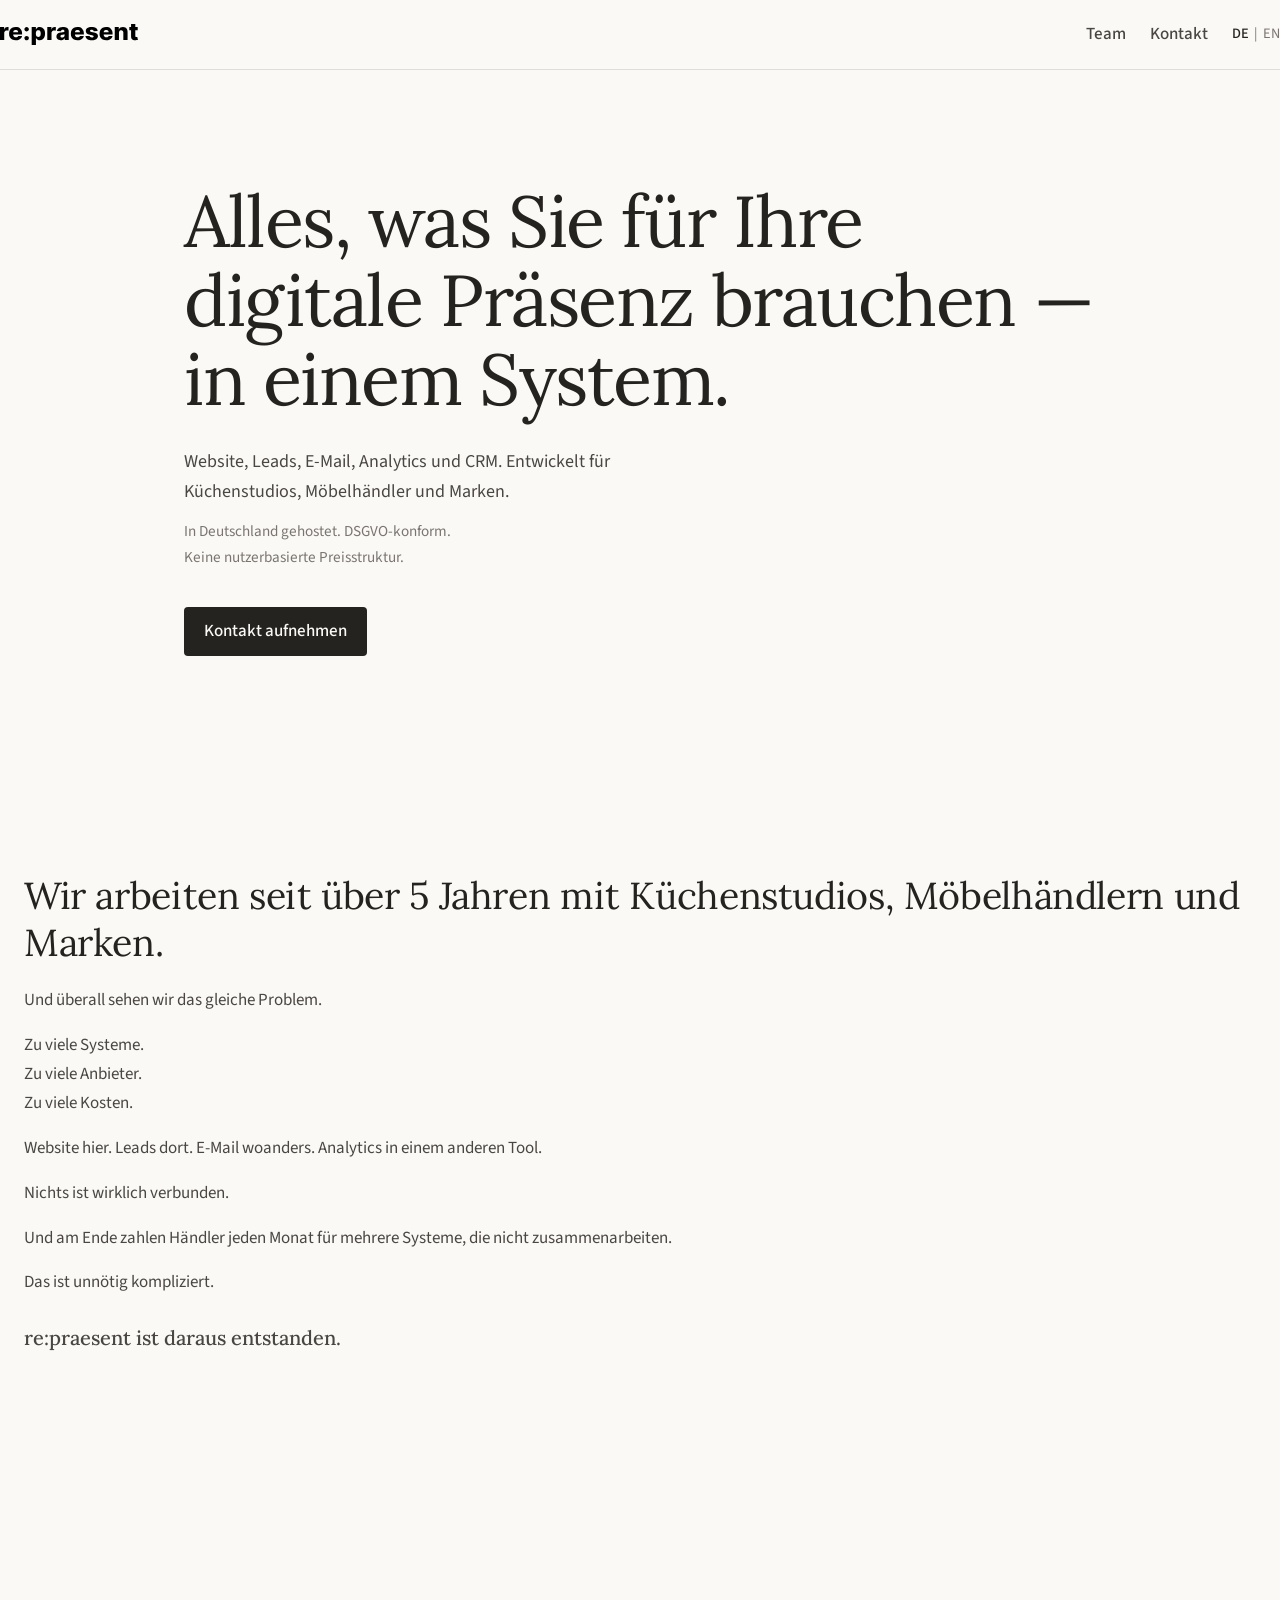
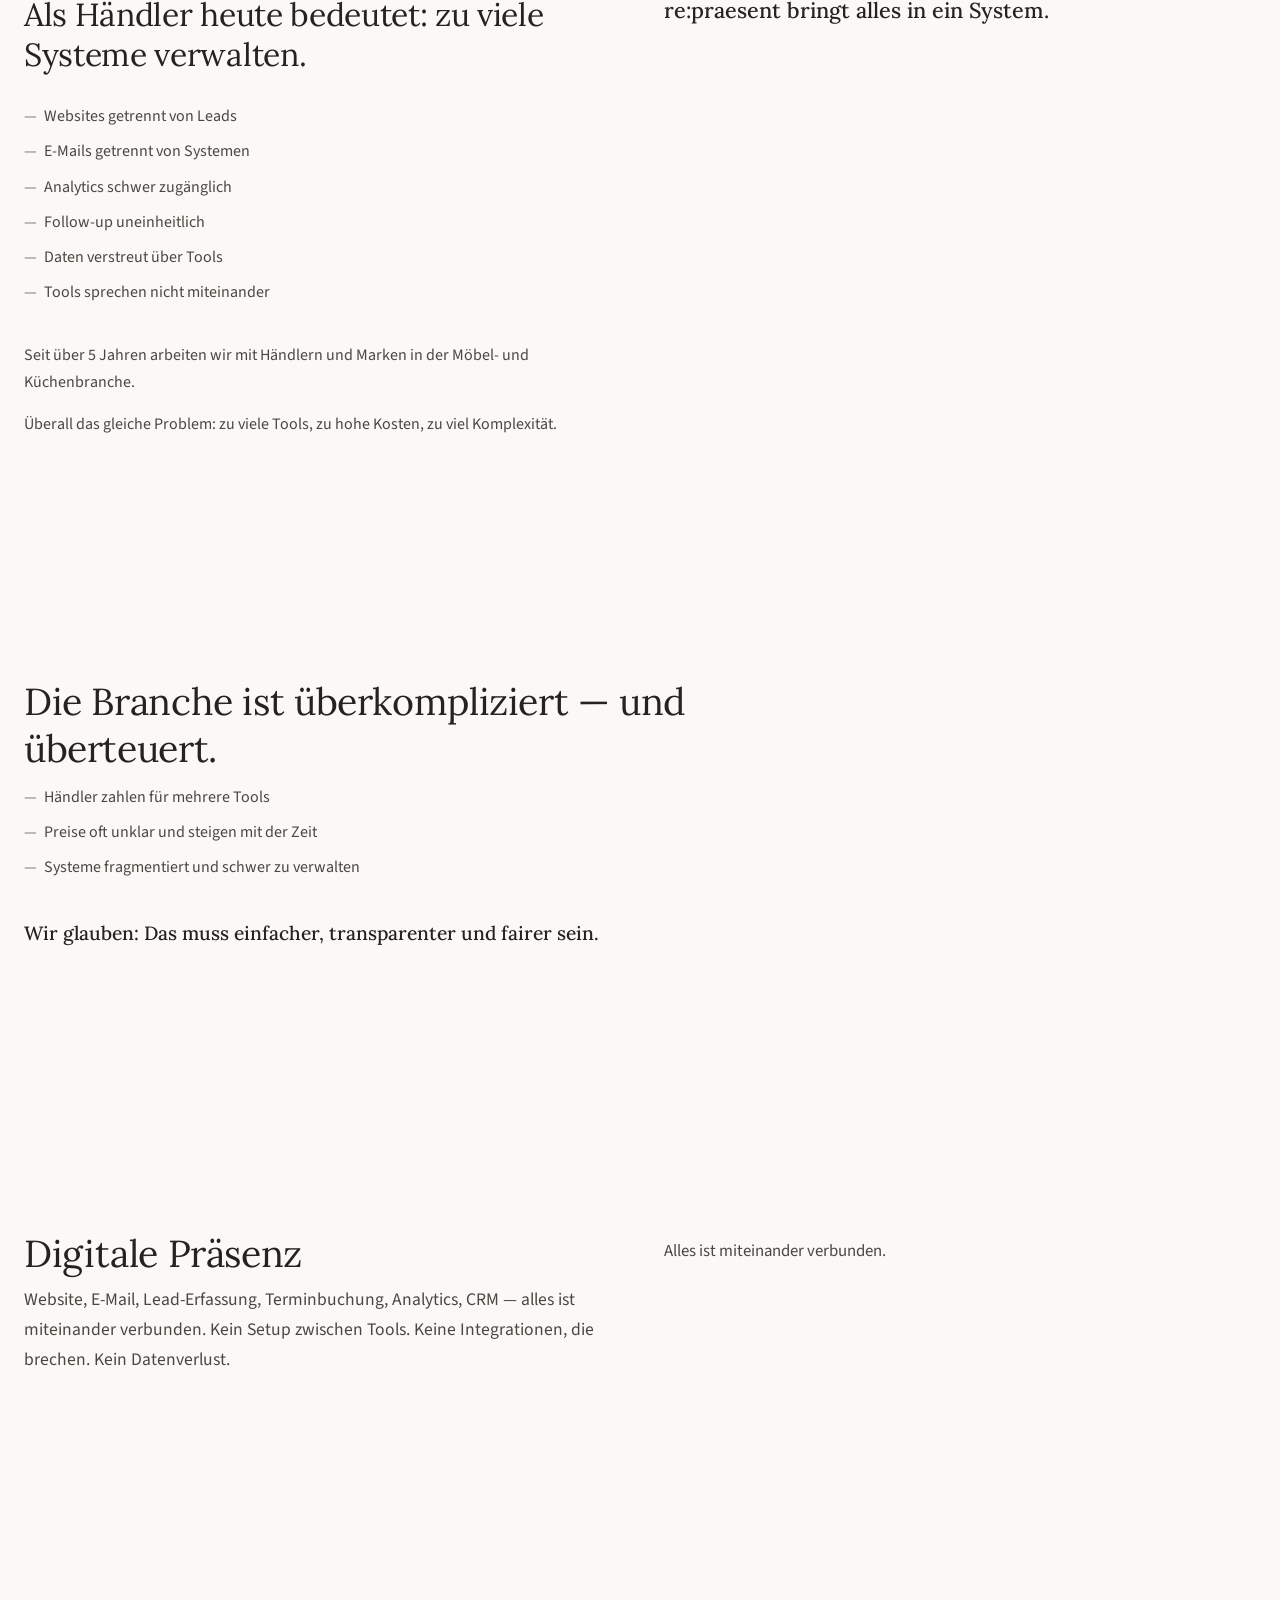
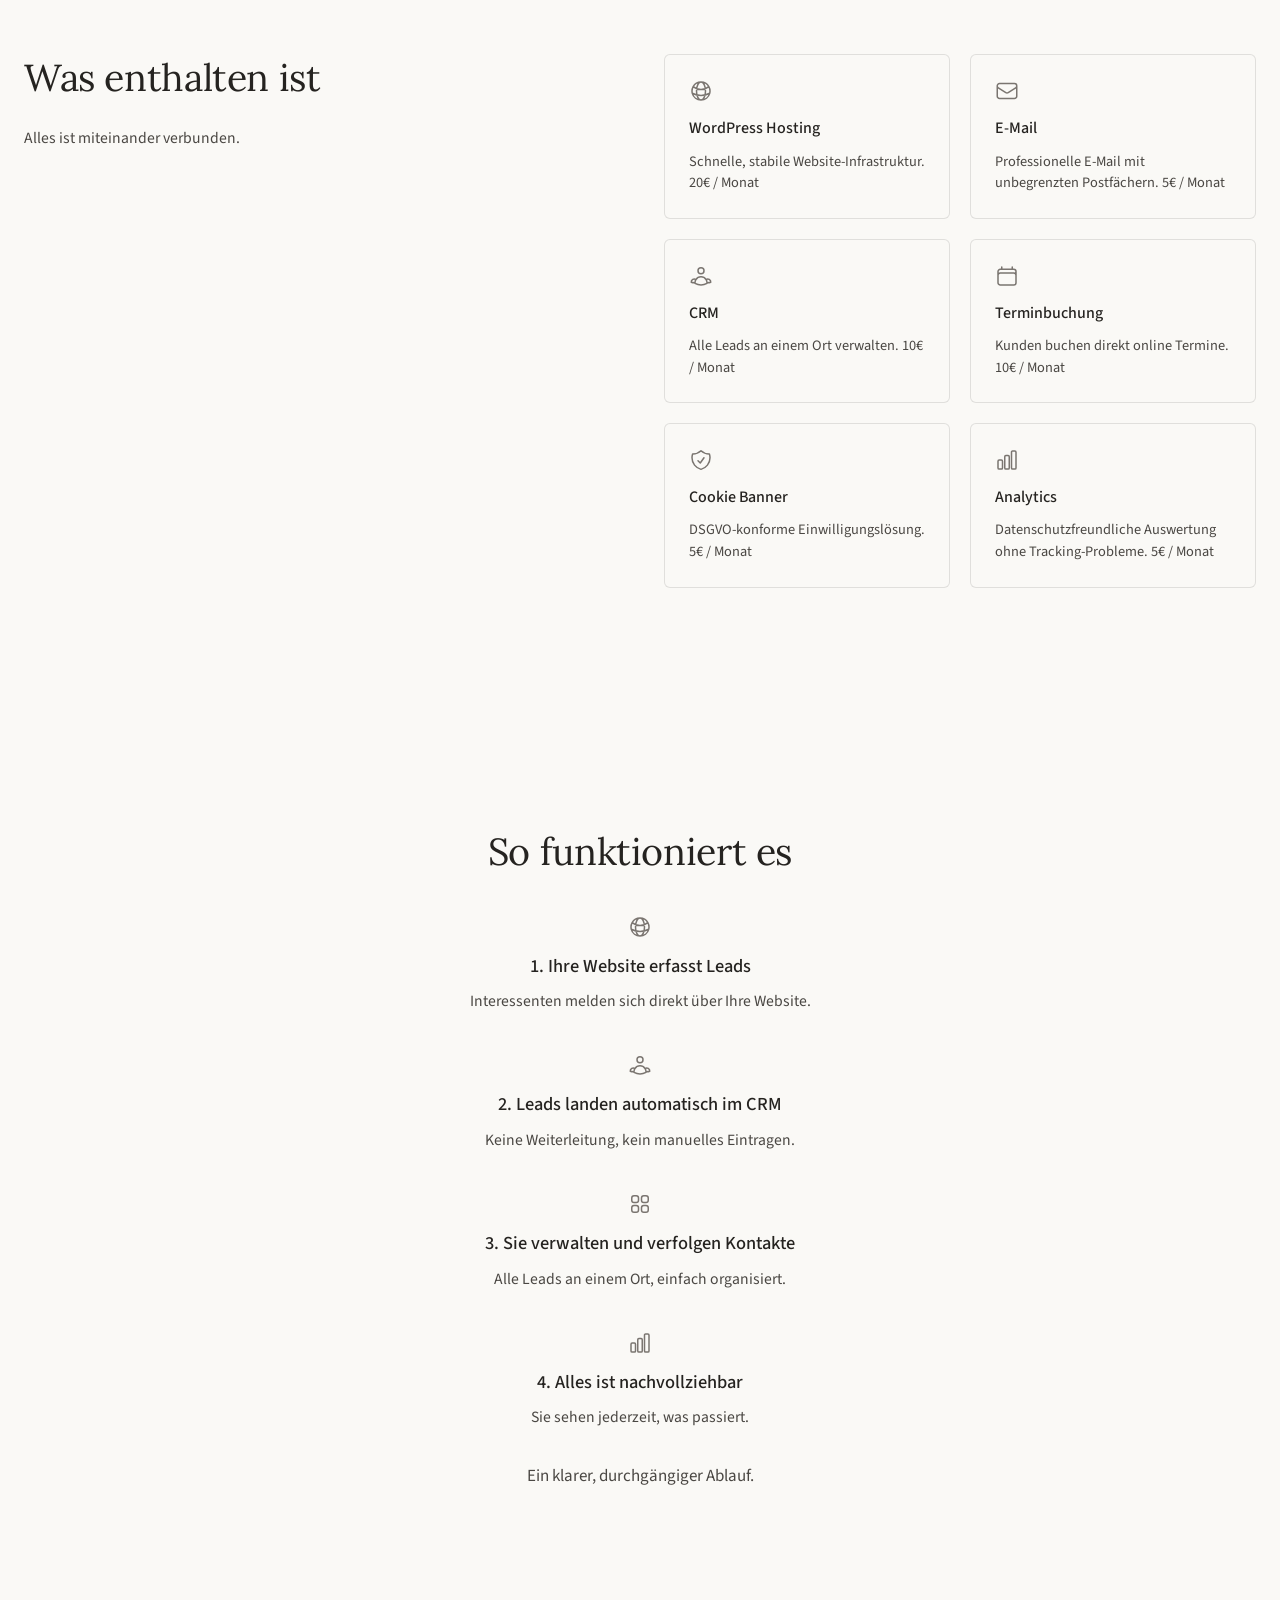
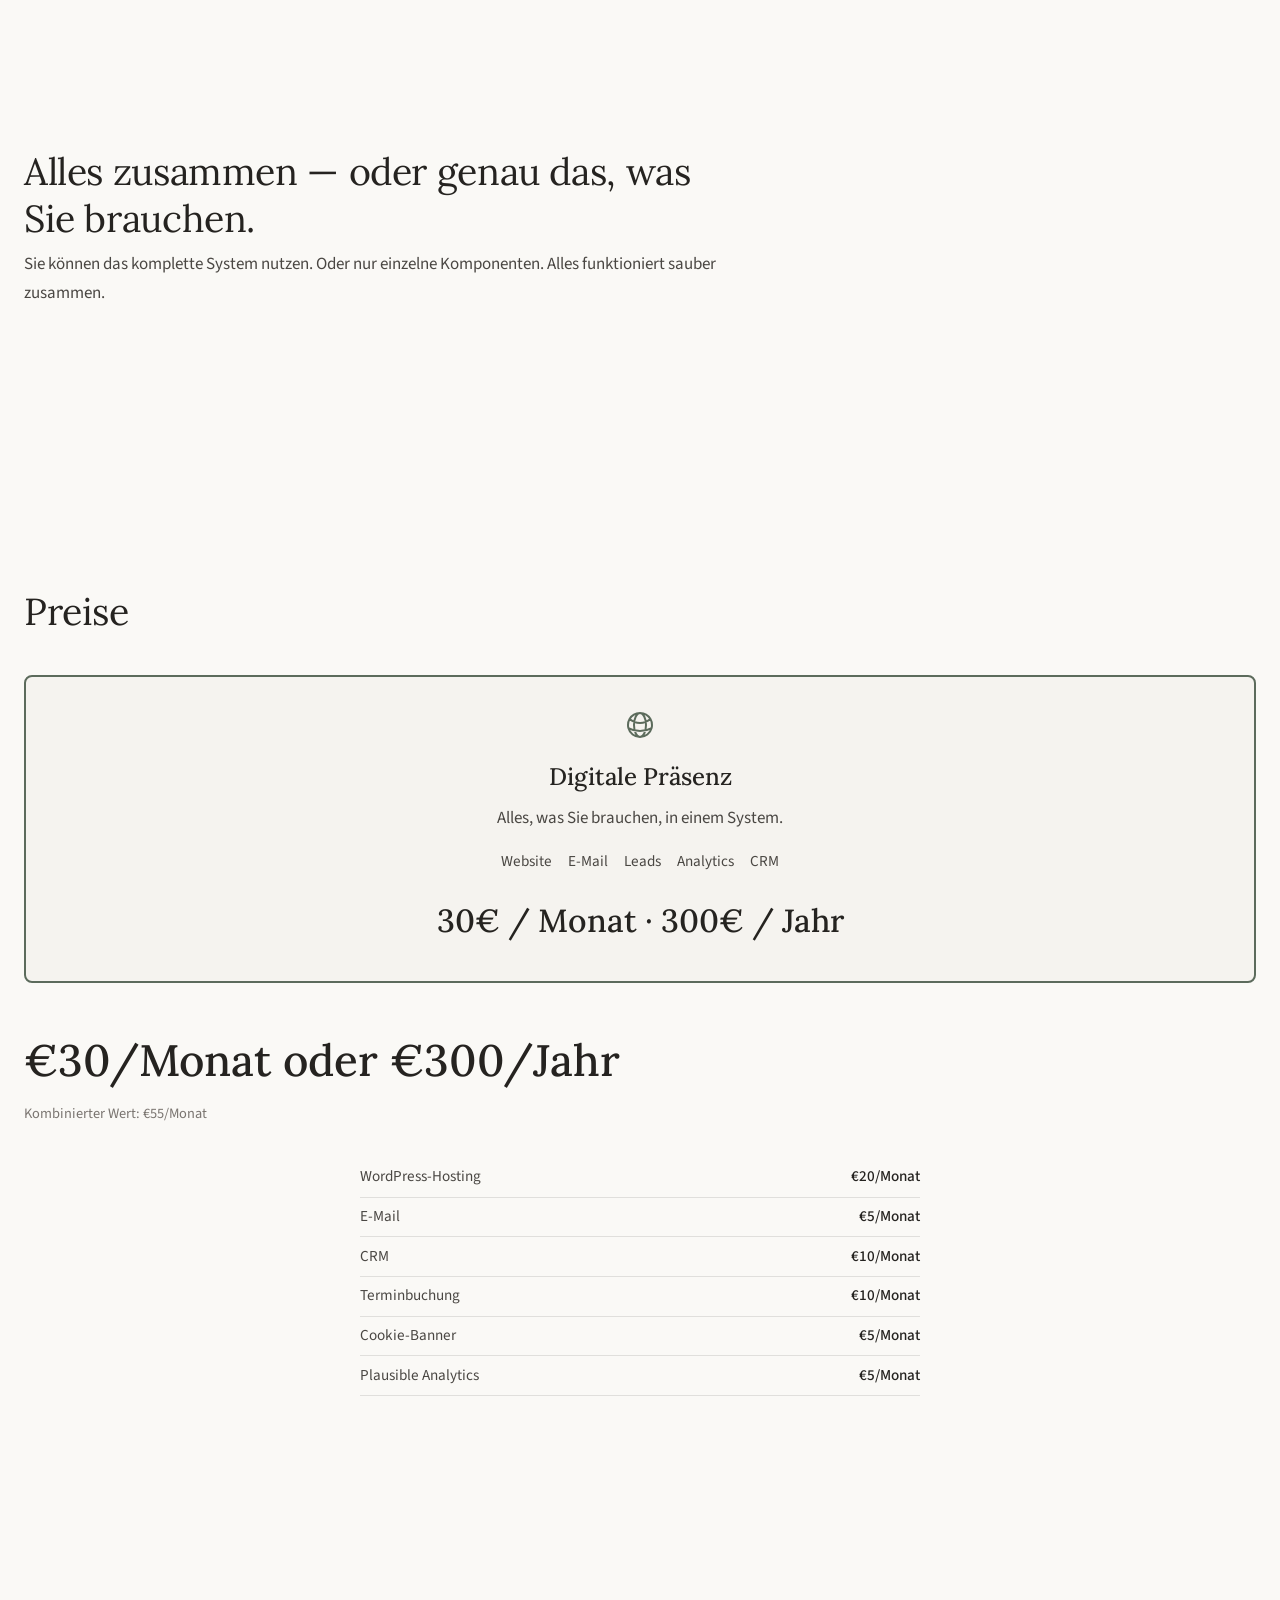
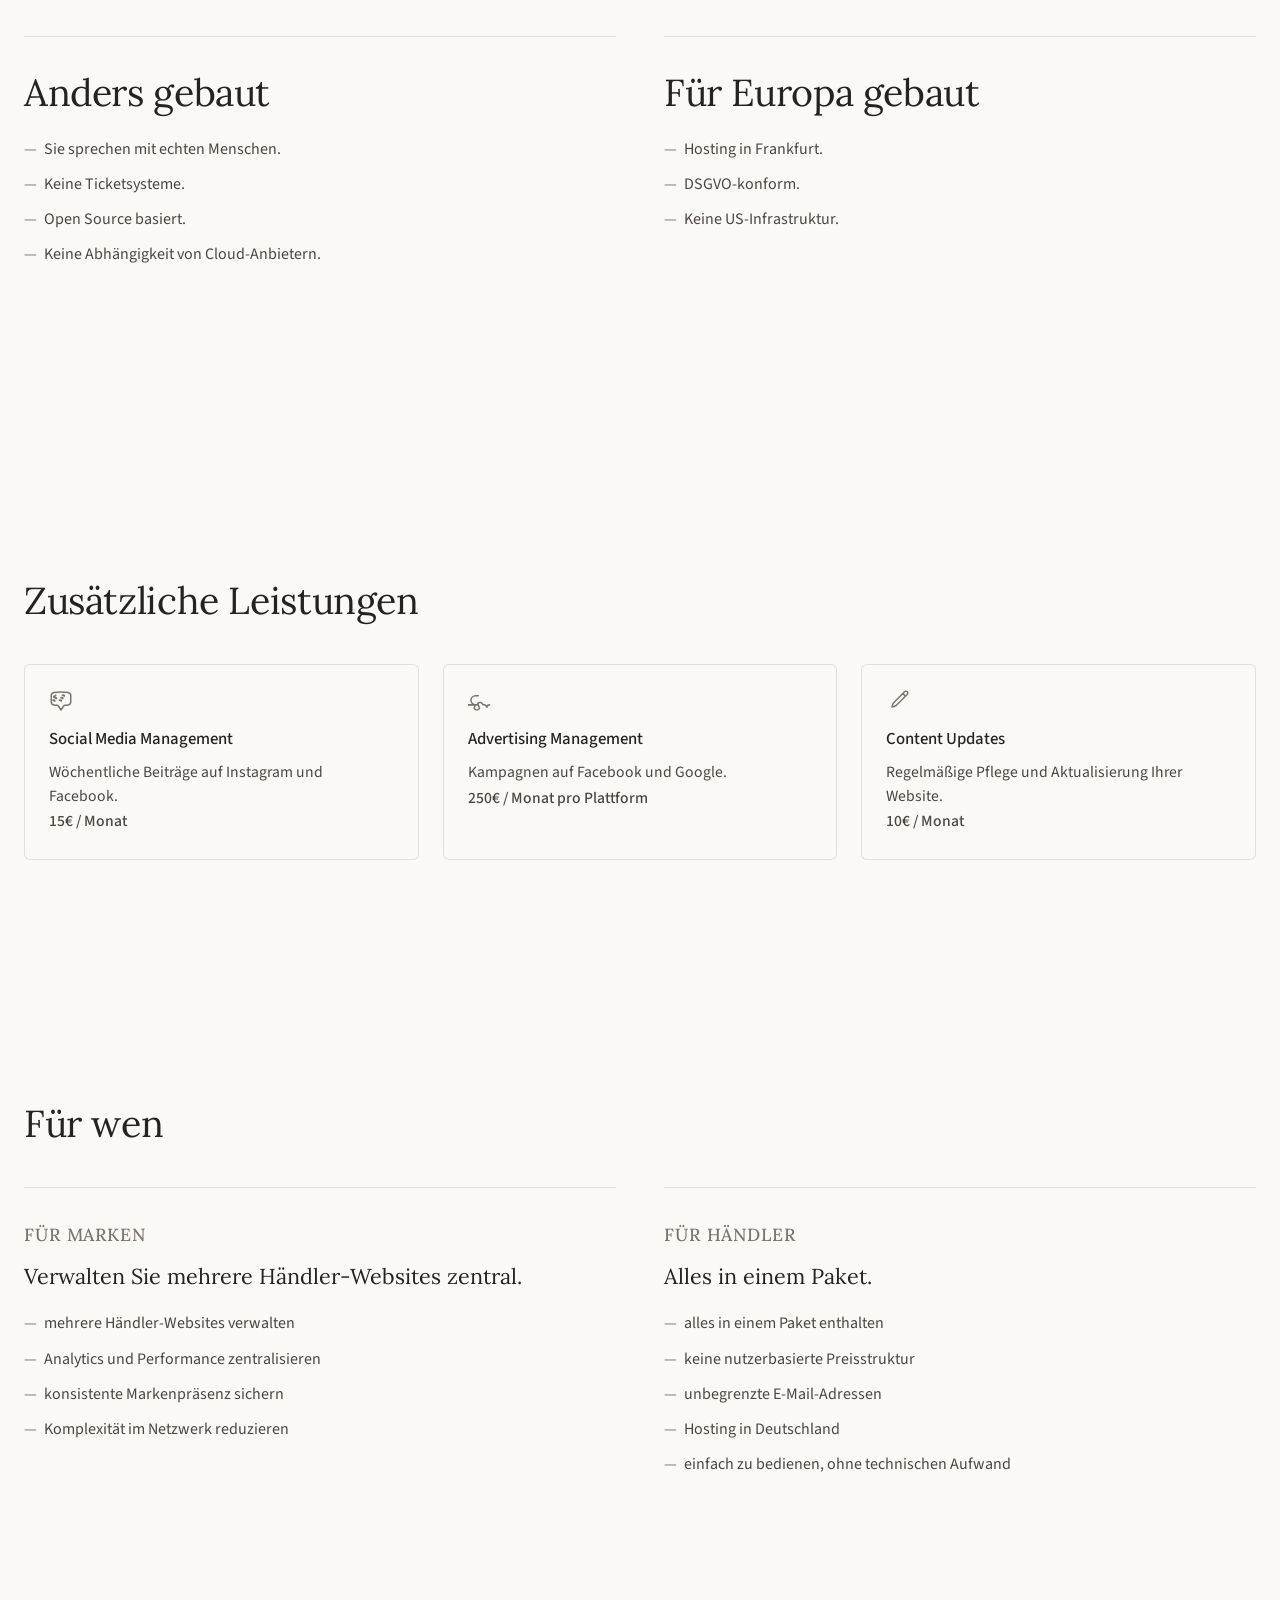
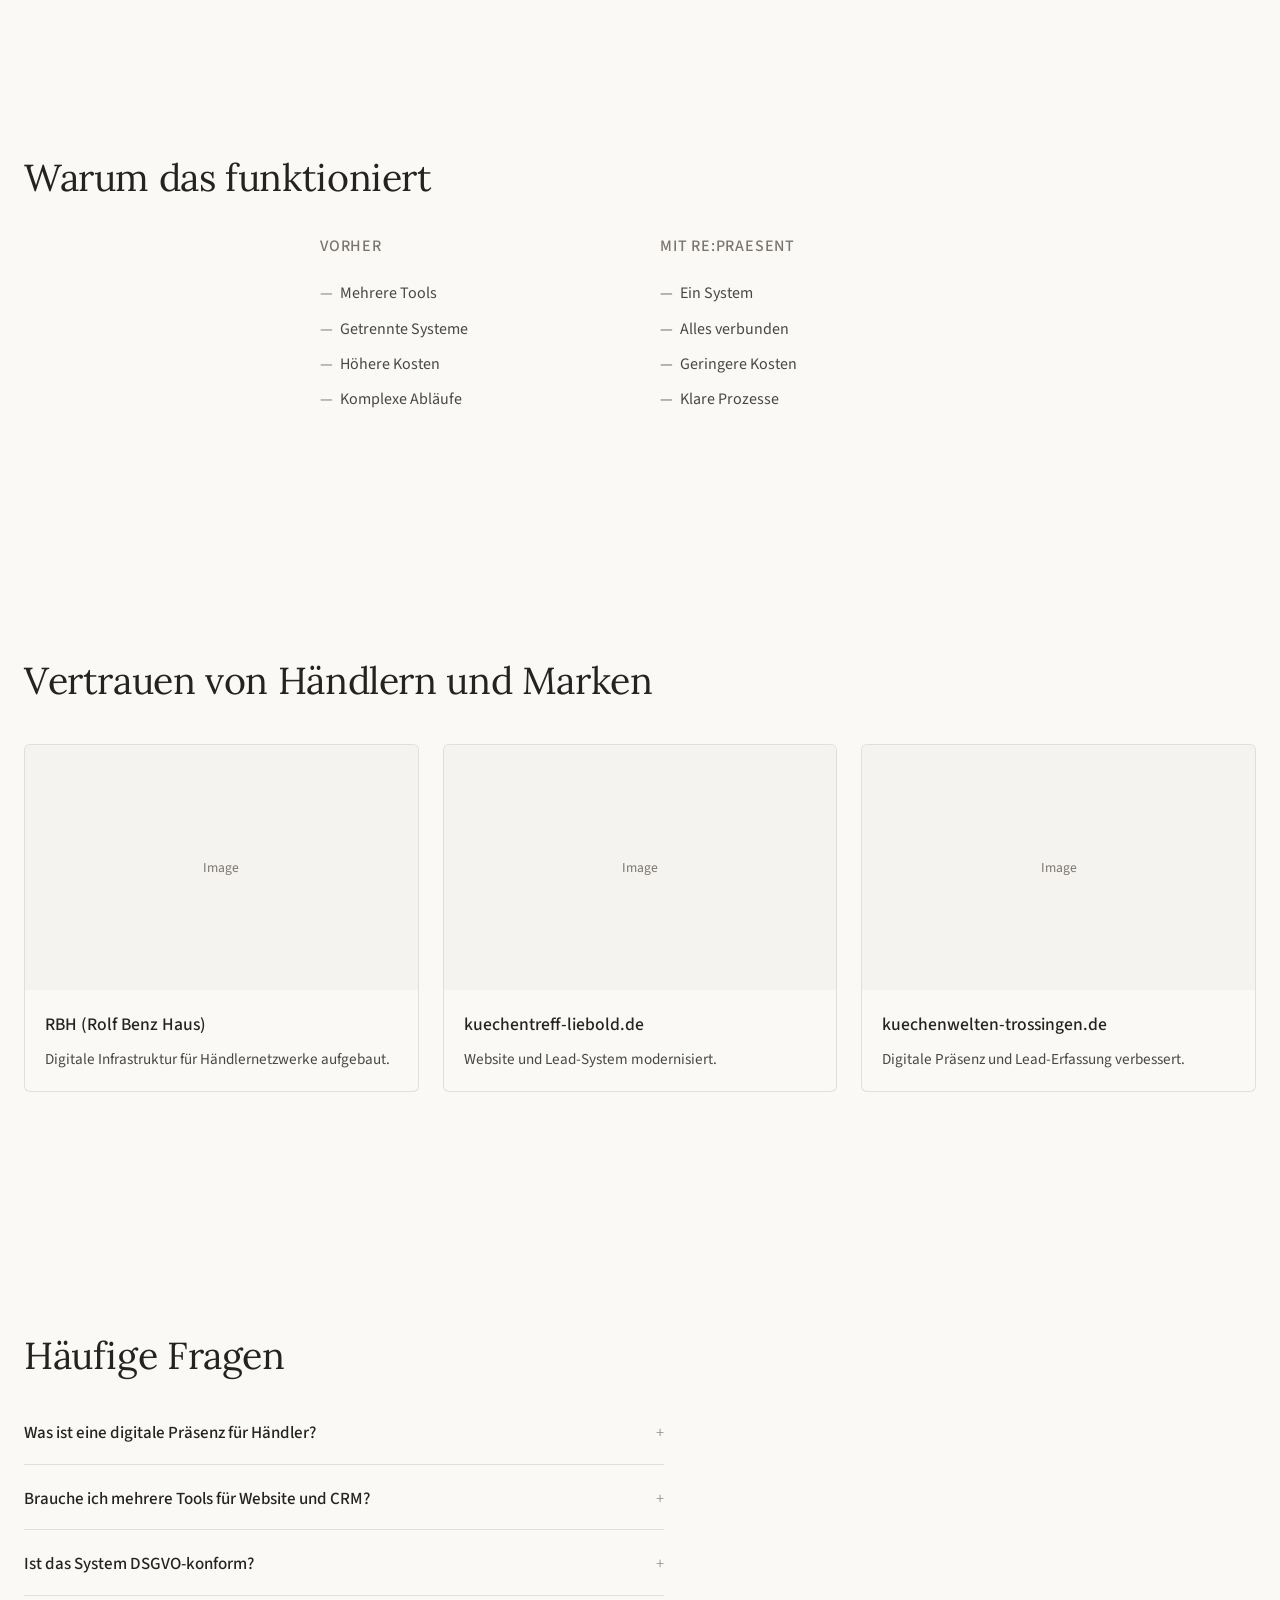
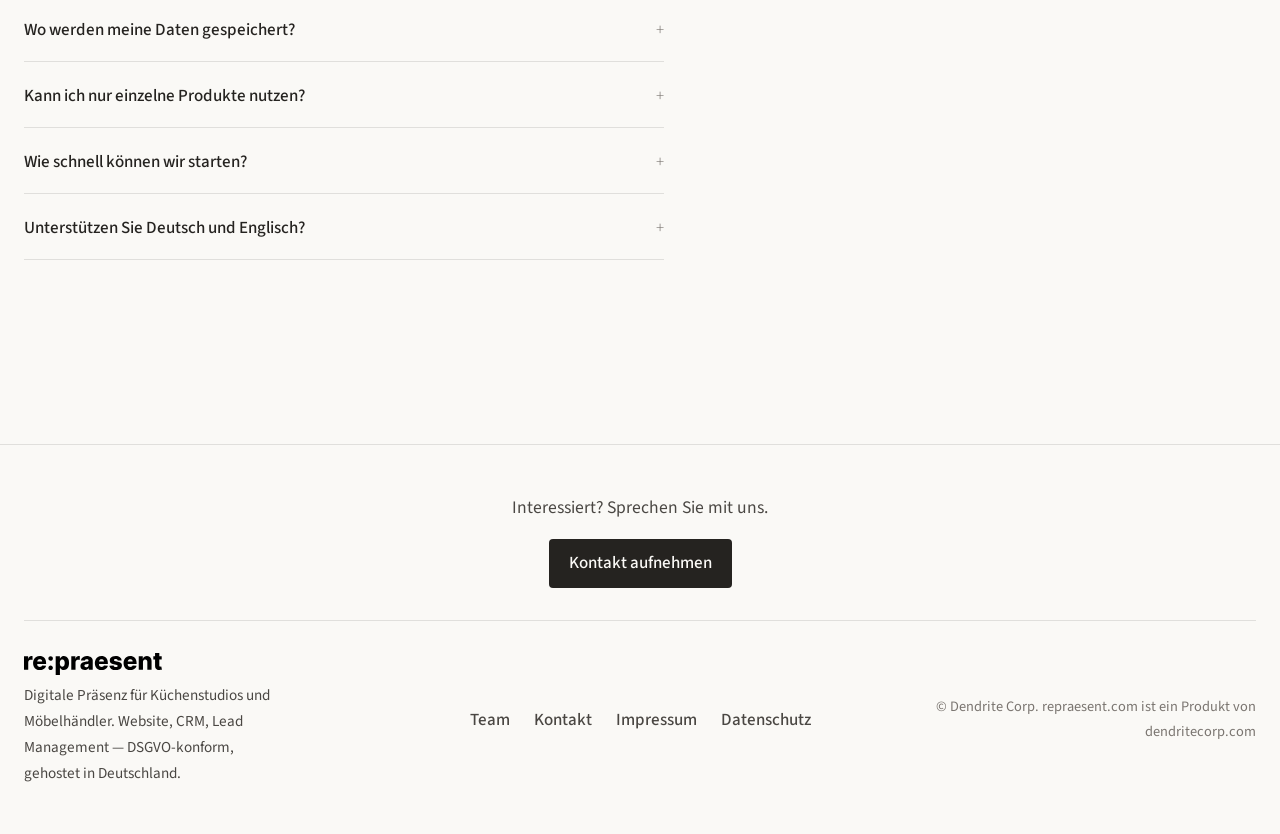
==== index.html @ 6dd9536b "v0.2.6" ====
<!DOCTYPE html>
<html lang="de">
<head>
  <meta charset="utf-8" />
  <meta name="viewport" content="width=device-width, initial-scale=1" />
  <title>re:praesent — Digitale Präsenz für Küchenstudios & Möbelhändler | Website, CRM, Lead Management</title>
  <meta name="description" content="Alles für Ihre digitale Präsenz: Website für Möbelhändler, CRM für Einzelhandel, Lead Management für Küchenstudios. DSGVO-konform, gehostet in Deutschland. €30/Monat." />

  <link rel="alternate" hreflang="de" href="https://repraesent.com/" />
  <link rel="alternate" hreflang="en" href="https://repraesent.com/en/" />
  <link rel="canonical" href="https://repraesent.com/" />

  <meta property="og:type" content="website" />
  <meta property="og:url" content="https://repraesent.com/" />
  <meta property="og:title" content="re:praesent — Digitale Präsenz für Küchenstudios & Möbelhändler" />
  <meta property="og:description" content="Website für Möbelhändler, CRM für Einzelhandel, Lead Management für Küchenstudios. DSGVO-konform, gehostet in Deutschland. €30/Monat." />
  <meta property="og:locale" content="de_DE" />

  <link rel="icon" type="image/svg+xml" href="/assets/favicon/favicon.svg" />
  <link rel="stylesheet" href="css/styles.css" />
  <link rel="preconnect" href="https://fonts.googleapis.com" />
  <link rel="preconnect" href="https://fonts.gstatic.com" crossorigin />
  <link href="https://fonts.googleapis.com/css2?family=Lora:ital,wght@0,400;0,500;0,600;1,400&family=Source+Sans+3:ital,wght@0,400;0,500;0,600;1,400&display=swap" rel="stylesheet" />

  <script defer data-domain="repraesent.com" src="https://plausible0.gagadomains.com/js/script.file-downloads.hash.outbound-links.pageview-props.tagged-events.js"></script>
  <script>window.plausible = window.plausible || function() { (window.plausible.q = window.plausible.q || []).push(arguments) }</script>
</head>
<body data-page="home">
  <header class="site-header" id="top">
    <div class="container site-header-inner">
      <a class="brand" href="/" aria-label="re:praesent Startseite">
        <img class="brand-logo" src="assets/logo/re_praesent-mark-brand-hor.svg" alt="re:praesent" decoding="async" />
      </a>
      <nav class="site-nav" id="site-nav" aria-label="Hauptnavigation">
        <ul class="site-nav-list">
          <li><a class="site-nav-link" href="team.html">Team</a></li>
          <li><a class="site-nav-link" href="contact.html">Kontakt</a></li>
        </ul>
        <div class="lang-switcher">
          <a href="/" aria-current="page">DE</a>
          <span aria-hidden="true">|</span>
          <a href="/en/">EN</a>
        </div>
      </nav>
      <button class="nav-toggle" type="button" aria-expanded="false" aria-controls="site-nav" aria-label="Navigation öffnen">
        <span class="nav-toggle-bar"></span>
        <span class="nav-toggle-bar"></span>
        <span class="nav-toggle-bar"></span>
      </button>
    </div>
  </header>

  <main>
    <section class="hero" id="hero">
      <div class="container hero-inner">
        <h1 class="hero-title">Alles, was Sie für Ihre digitale Präsenz brauchen — in einem System.</h1>
        <p class="hero-text">Website, Leads, E-Mail, Analytics und CRM.
Entwickelt für Küchenstudios, Möbelhändler und Marken.</p>
        <p class="hero-trust">In Deutschland gehostet. DSGVO-konform. Keine nutzerbasierte Preisstruktur.</p>
        <a class="btn" href="contact.html">Kontakt aufnehmen</a>
      </div>
    </section>

    <section class="section story-section">
      <div class="container">
        <h2 class="section-title">Wir arbeiten seit über 5 Jahren mit Küchenstudios, Möbelhändlern und Marken.</h2>
        <p>Und überall sehen wir das gleiche Problem.</p>
        <p>Zu viele Systeme.<br>Zu viele Anbieter.<br>Zu viele Kosten.</p>
        <p>Website hier. Leads dort. E-Mail woanders. Analytics in einem anderen Tool.</p>
        <p>Nichts ist wirklich verbunden.</p>
        <p>Und am Ende zahlen Händler jeden Monat für mehrere Systeme, die nicht zusammenarbeiten.</p>
        <p>Das ist unnötig kompliziert.</p>
        <p class="story-resolution">re:praesent ist daraus entstanden.</p>
      </div>
    </section>

    <section class="section section-split problem-section">
      <div class="container container-wide">
        <div class="split-content">
          <h2 class="problem-headline">Als Händler heute bedeutet: zu viele Systeme verwalten.</h2>
          <ul class="problem-list">
            <li>Websites getrennt von Leads</li>
            <li>E-Mails getrennt von Systemen</li>
            <li>Analytics schwer zugänglich</li>
            <li>Follow-up uneinheitlich</li>
            <li>Daten verstreut über Tools</li>
            <li>Tools sprechen nicht miteinander</li>
          </ul>
          <p class="problem-experience">Seit über 5 Jahren arbeiten wir mit Händlern und Marken in der Möbel- und Küchenbranche.</p>
          <p class="problem-experience">Überall das gleiche Problem: zu viele Tools, zu hohe Kosten, zu viel Komplexität.</p>
        </div>
        <div class="split-content">
          <p class="problem-resolution">re:praesent bringt alles in ein System.</p>
        </div>
      </div>
    </section>

    <section class="section positioning-section">
      <div class="container">
        <div class="section-header">
          <h2 class="section-title">Die Branche ist überkompliziert — und überteuert.</h2>
          <ul class="problem-list">
            <li>Händler zahlen für mehrere Tools</li>
            <li>Preise oft unklar und steigen mit der Zeit</li>
            <li>Systeme fragmentiert und schwer zu verwalten</li>
          </ul>
          <p class="positioning-statement">Wir glauben: Das muss einfacher, transparenter und fairer sein.</p>
        </div>
      </div>
    </section>

    <section class="section section-split product-intro">
      <div class="container">
        <div class="split-content">
          <div class="section-header">
            <h2 class="section-title">Digitale Präsenz</h2>
            <p class="section-description">Website, E-Mail, Lead-Erfassung, Terminbuchung, Analytics, CRM — alles ist miteinander verbunden. Kein Setup zwischen Tools. Keine Integrationen, die brechen. Kein Datenverlust.</p>
          </div>
        </div>
        <div class="split-content">
          <p class="key-point">Alles ist miteinander verbunden.</p>
        </div>
      </div>
    </section>

    <section class="section section-split">
      <div class="container">
        <div class="split-content">
          <div class="section-header">
            <h2 class="section-title">Was enthalten ist</h2>
            <p class="included-note">Alles ist miteinander verbunden.</p>
          </div>
        </div>
        <div class="split-content">
          <div class="product-cards">
            <div class="product-card card">
              <span class="product-card-icon" aria-hidden="true"><svg xmlns="http://www.w3.org/2000/svg" fill="none" viewBox="0 0 24 24" stroke-width="1.5" stroke="currentColor" width="24" height="24"><path stroke-linecap="round" stroke-linejoin="round" d="M12 21a9.004 9.004 0 0 0 8.716-6.747M12 21a9.004 9.004 0 0 1-8.716-6.747M12 21c2.485 0 4.5-4.03 4.5-9S14.485 3 12 3m0 18c-2.485 0-4.5-4.03-4.5-9S9.515 3 12 3m0 0a8.997 8.997 0 0 1 7.843 4.582M12 3a8.997 8.997 0 0 0-7.843 4.582m15.686 0A11.953 11.953 0 0 1 12 10.5c-2.998 0-5.74-1.1-7.843-2.918m15.686 0A8.959 8.959 0 0 1 21 12c0 .778-.099 1.533-.284 2.253m0 0A17.919 17.919 0 0 1 12 16.5c-3.162 0-6.133-.815-8.716-2.247m0 0A9.015 9.015 0 0 1 3 12c0-1.605.42-3.113 1.157-4.418" /></svg></span>
              <h3 class="product-card-name">WordPress Hosting</h3>
              <p class="product-card-desc">Schnelle, stabile Website-Infrastruktur. 20€ / Monat</p>
            </div>
            <div class="product-card card">
              <span class="product-card-icon" aria-hidden="true"><svg xmlns="http://www.w3.org/2000/svg" fill="none" viewBox="0 0 24 24" stroke-width="1.5" stroke="currentColor" width="24" height="24"><path stroke-linecap="round" stroke-linejoin="round" d="M21.75 6.75v10.5a2.25 2.25 0 0 1-2.25 2.25h-15a2.25 2.25 0 0 1-2.25-2.25V6.75m19.5 0A2.25 2.25 0 0 0 19.5 4.5h-15a2.25 2.25 0 0 0-2.25 2.25m19.5 0v.243a2.25 2.25 0 0 1-1.07 1.916l-7.5 4.615a2.25 2.25 0 0 1-2.36 0L3.32 8.91a2.25 2.25 0 0 1-1.07-1.916V6.75" /></svg></span>
              <h3 class="product-card-name">E-Mail</h3>
              <p class="product-card-desc">Professionelle E-Mail mit unbegrenzten Postfächern. 5€ / Monat</p>
            </div>
            <div class="product-card card">
              <span class="product-card-icon" aria-hidden="true"><svg xmlns="http://www.w3.org/2000/svg" fill="none" viewBox="0 0 24 24" stroke-width="1.5" stroke="currentColor" width="24" height="24"><path stroke-linecap="round" stroke-linejoin="round" d="M18 18.72a9.094 9.094 0 0 0 3.741-.479 3 3 0 0 0-4.682-2.72m.94 3.198.001.031c0 .225-.012.447-.037.666A11.944 11.944 0 0 1 12 21c-2.17 0-4.207-.576-5.963-1.584A6.062 6.062 0 0 1 6 18.719m12 0a5.971 5.971 0 0 0-.941-3.197m0 0A5.995 5.995 0 0 0 12 12.75a5.995 5.995 0 0 0-5.058 2.772m0 0a3 3 0 0 0-4.681 2.72 8.986 8.986 0 0 0 3.74.477m.94-3.197a5.971 5.971 0 0 0-.94 3.197M15 6.75a3 3 0 1 1-6 0 3 3 0 0 1 6 0Z" /></svg></span>
              <h3 class="product-card-name">CRM</h3>
              <p class="product-card-desc">Alle Leads an einem Ort verwalten. 10€ / Monat</p>
            </div>
            <div class="product-card card">
              <span class="product-card-icon" aria-hidden="true"><svg xmlns="http://www.w3.org/2000/svg" fill="none" viewBox="0 0 24 24" stroke-width="1.5" stroke="currentColor" width="24" height="24"><path stroke-linecap="round" stroke-linejoin="round" d="M6.75 3v2.25M17.25 3v2.25M3 18.75V7.5a2.25 2.25 0 0 1 2.25-2.25h13.5A2.25 2.25 0 0 1 21 7.5v11.25m-18 0A2.25 2.25 0 0 0 5.25 21h13.5A2.25 2.25 0 0 0 21 18.75m-18 0v-7.5A2.25 2.25 0 0 1 5.25 9h13.5A2.25 2.25 0 0 1 21 11.25v7.5" /></svg></span>
              <h3 class="product-card-name">Terminbuchung</h3>
              <p class="product-card-desc">Kunden buchen direkt online Termine. 10€ / Monat</p>
            </div>
            <div class="product-card card">
              <span class="product-card-icon" aria-hidden="true"><svg xmlns="http://www.w3.org/2000/svg" fill="none" viewBox="0 0 24 24" stroke-width="1.5" stroke="currentColor" width="24" height="24"><path stroke-linecap="round" stroke-linejoin="round" d="M9 12.75 11.25 15 15 9.75m-3-7.036A11.959 11.959 0 0 1 3.598 6 11.99 11.99 0 0 0 3 9.749c0 5.592 3.824 10.29 9 11.623 5.176-1.332 9-6.03 9-11.622 0-1.31-.21-2.571-.598-3.751h-.152c-3.196 0-6.1-1.248-8.25-3.285Z" /></svg></span>
              <h3 class="product-card-name">Cookie Banner</h3>
              <p class="product-card-desc">DSGVO-konforme Einwilligungslösung. 5€ / Monat</p>
            </div>
            <div class="product-card card">
              <span class="product-card-icon" aria-hidden="true"><svg xmlns="http://www.w3.org/2000/svg" fill="none" viewBox="0 0 24 24" stroke-width="1.5" stroke="currentColor" width="24" height="24"><path stroke-linecap="round" stroke-linejoin="round" d="M3 13.125C3 12.504 3.504 12 4.125 12h2.25c.621 0 1.125.504 1.125 1.125v6.75C7.5 20.496 6.996 21 6.375 21h-2.25A1.125 1.125 0 0 1 3 19.875v-6.75ZM9.75 8.625c0-.621.504-1.125 1.125-1.125h2.25c.621 0 1.125.504 1.125 1.125v11.25c0 .621-.504 1.125-1.125 1.125h-2.25a1.125 1.125 0 0 1-1.125-1.125V8.625ZM16.5 4.125c0-.621.504-1.125 1.125-1.125h2.25C20.496 3 21 3.504 21 4.125v15.75c0 .621-.504 1.125-1.125 1.125h-2.25a1.125 1.125 0 0 1-1.125-1.125V4.125Z" /></svg></span>
              <h3 class="product-card-name">Analytics</h3>
              <p class="product-card-desc">Datenschutzfreundliche Auswertung ohne Tracking-Probleme. 5€ / Monat</p>
            </div>
          </div>
        </div>
      </div>
    </section>

    <section class="section">
      <div class="container">
        <div class="section-header" style="text-align: center; margin-left: auto; margin-right: auto;">
          <h2 class="section-title">So funktioniert es</h2>
        </div>
        <div class="flow-steps-vertical">
          <div class="flow-step-vertical-item">
            <span class="flow-step-icon" aria-hidden="true"><svg xmlns="http://www.w3.org/2000/svg" fill="none" viewBox="0 0 24 24" stroke-width="1.5" stroke="currentColor" width="24" height="24"><path stroke-linecap="round" stroke-linejoin="round" d="M12 21a9.004 9.004 0 0 0 8.716-6.747M12 21a9.004 9.004 0 0 1-8.716-6.747M12 21c2.485 0 4.5-4.03 4.5-9S14.485 3 12 3m0 18c-2.485 0-4.5-4.03-4.5-9S9.515 3 12 3m0 0a8.997 8.997 0 0 1 7.843 4.582M12 3a8.997 8.997 0 0 0-7.843 4.582m15.686 0A11.953 11.953 0 0 1 12 10.5c-2.998 0-5.74-1.1-7.843-2.918m15.686 0A8.959 8.959 0 0 1 21 12c0 .778-.099 1.533-.284 2.253m0 0A17.919 17.919 0 0 1 12 16.5c-3.162 0-6.133-.815-8.716-2.247m0 0A9.015 9.015 0 0 1 3 12c0-1.605.42-3.113 1.157-4.418" /></svg></span>
            <h3>1. Ihre Website erfasst Leads</h3>
            <p>Interessenten melden sich direkt über Ihre Website.</p>
          </div>
          <div class="flow-step-vertical-item">
            <span class="flow-step-icon" aria-hidden="true"><svg xmlns="http://www.w3.org/2000/svg" fill="none" viewBox="0 0 24 24" stroke-width="1.5" stroke="currentColor" width="24" height="24"><path stroke-linecap="round" stroke-linejoin="round" d="M18 18.72a9.094 9.094 0 0 0 3.741-.479 3 3 0 0 0-4.682-2.72m.94 3.198.001.031c0 .225-.012.447-.037.666A11.944 11.944 0 0 1 12 21c-2.17 0-4.207-.576-5.963-1.584A6.062 6.062 0 0 1 6 18.719m12 0a5.971 5.971 0 0 0-.941-3.197m0 0A5.995 5.995 0 0 0 12 12.75a5.995 5.995 0 0 0-5.058 2.772m0 0a3 3 0 0 0-4.681 2.72 8.986 8.986 0 0 0 3.74.477m.94-3.197a5.971 5.971 0 0 0-.94 3.197M15 6.75a3 3 0 1 1-6 0 3 3 0 0 1 6 0Z" /></svg></span>
            <h3>2. Leads landen automatisch im CRM</h3>
            <p>Keine Weiterleitung, kein manuelles Eintragen.</p>
          </div>
          <div class="flow-step-vertical-item">
            <span class="flow-step-icon" aria-hidden="true"><svg xmlns="http://www.w3.org/2000/svg" fill="none" viewBox="0 0 24 24" stroke-width="1.5" stroke="currentColor" width="24" height="24"><path stroke-linecap="round" stroke-linejoin="round" d="M3.75 6A2.25 2.25 0 0 1 6 3.75h2.25A2.25 2.25 0 0 1 10.5 6v2.25a2.25 2.25 0 0 1-2.25 2.25H6a2.25 2.25 0 0 1-2.25-2.25V6ZM3.75 15.75A2.25 2.25 0 0 1 6 13.5h2.25a2.25 2.25 0 0 1 2.25 2.25V18a2.25 2.25 0 0 1-2.25 2.25H6A2.25 2.25 0 0 1 3.75 18v-2.25ZM13.5 6a2.25 2.25 0 0 1 2.25-2.25H18A2.25 2.25 0 0 1 20.25 6v2.25A2.25 2.25 0 0 1 18 10.5h-2.25a2.25 2.25 0 0 1-2.25-2.25V6ZM13.5 15.75a2.25 2.25 0 0 1 2.25-2.25H18a2.25 2.25 0 0 1 2.25 2.25V18a2.25 2.25 0 0 1-2.25 2.25h-2.25a2.25 2.25 0 0 1-2.25-2.25v-2.25Z" /></svg></span>
            <h3>3. Sie verwalten und verfolgen Kontakte</h3>
            <p>Alle Leads an einem Ort, einfach organisiert.</p>
          </div>
          <div class="flow-step-vertical-item">
            <span class="flow-step-icon" aria-hidden="true"><svg xmlns="http://www.w3.org/2000/svg" fill="none" viewBox="0 0 24 24" stroke-width="1.5" stroke="currentColor" width="24" height="24"><path stroke-linecap="round" stroke-linejoin="round" d="M3 13.125C3 12.504 3.504 12 4.125 12h2.25c.621 0 1.125.504 1.125 1.125v6.75C7.5 20.496 6.996 21 6.375 21h-2.25A1.125 1.125 0 0 1 3 19.875v-6.75ZM9.75 8.625c0-.621.504-1.125 1.125-1.125h2.25c.621 0 1.125.504 1.125 1.125v11.25c0 .621-.504 1.125-1.125 1.125h-2.25a1.125 1.125 0 0 1-1.125-1.125V8.625ZM16.5 4.125c0-.621.504-1.125 1.125-1.125h2.25C20.496 3 21 3.504 21 4.125v15.75c0 .621-.504 1.125-1.125 1.125h-2.25a1.125 1.125 0 0 1-1.125-1.125V4.125Z" /></svg></span>
            <h3>4. Alles ist nachvollziehbar</h3>
            <p>Sie sehen jederzeit, was passiert.</p>
          </div>
        </div>
        <p style="text-align: center; color: var(--text-secondary); margin-top: 1rem;">Ein klarer, durchgängiger Ablauf.</p>
      </div>
    </section>

    <section class="section bundle-choice-section">
      <div class="container">
        <div class="section-header">
          <h2 class="section-title">Alles zusammen — oder genau das, was Sie brauchen.</h2>
          <p class="section-description">Sie können das komplette System nutzen. Oder nur einzelne Komponenten. Alles funktioniert sauber zusammen.</p>
        </div>
      </div>
    </section>

    <section class="section" id="pricing">
      <div class="container">
        <div class="section-header">
          <h2 class="section-title">Preise</h2>
        </div>
        <div class="pricing-hero-card">
          <span class="pricing-hero-icon" aria-hidden="true"><svg xmlns="http://www.w3.org/2000/svg" fill="none" viewBox="0 0 24 24" stroke-width="1.5" stroke="currentColor" width="32" height="32"><path stroke-linecap="round" stroke-linejoin="round" d="M12 21a9.004 9.004 0 0 0 8.716-6.747M12 21a9.004 9.004 0 0 1-8.716-6.747M12 21c2.485 0 4.5-4.03 4.5-9S14.485 3 12 3m0 18c-2.485 0-4.5-4.03-4.5-9S9.515 3 12 3m0 0a8.997 8.997 0 0 1 7.843 4.582M12 3a8.997 8.997 0 0 0-7.843 4.582m15.686 0A11.953 11.953 0 0 1 12 10.5c-2.998 0-5.74-1.1-7.843-2.918m15.686 0A8.959 8.959 0 0 1 21 12c0 .778-.099 1.533-.284 2.253m0 0A17.919 17.919 0 0 1 12 16.5c-3.162 0-6.133-.815-8.716-2.247m0 0A9.015 9.015 0 0 1 3 12c0-1.605.42-3.113 1.157-4.418" /></svg></span>
          <h3 class="pricing-hero-title">Digitale Präsenz</h3>
          <p class="pricing-hero-desc">Alles, was Sie brauchen, in einem System.</p>
          <ul class="pricing-hero-features">
            <li>Website</li>
            <li>E-Mail</li>
            <li>Leads</li>
            <li>Analytics</li>
            <li>CRM</li>
          </ul>
          <p class="pricing-hero-price">30€ / Monat · 300€ / Jahr</p>
        </div>
        <div class="pricing-bundle">
          <p class="pricing-amount">€30/Monat oder €300/Jahr</p>
          <p class="pricing-bundle-note">Kombinierter Wert: €55/Monat</p>
        </div>
        <table class="pricing-table">
          <tbody>
            <tr><td>WordPress-Hosting</td><td>€20/Monat</td></tr>
            <tr><td>E-Mail</td><td>€5/Monat</td></tr>
            <tr><td>CRM</td><td>€10/Monat</td></tr>
            <tr><td>Terminbuchung</td><td>€10/Monat</td></tr>
            <tr><td>Cookie-Banner</td><td>€5/Monat</td></tr>
            <tr><td>Plausible Analytics</td><td>€5/Monat</td></tr>
          </tbody>
        </table>
      </div>
    </section>

    <section class="section built-europe-section">
      <div class="container">
        <div class="built-europe-grid">
          <div class="built-differently-block">
            <h2 class="section-title">Anders gebaut</h2>
            <ul class="problem-list">
              <li>Sie sprechen mit echten Menschen.</li>
              <li>Keine Ticketsysteme.</li>
              <li>Open Source basiert.</li>
              <li>Keine Abhängigkeit von Cloud-Anbietern.</li>
            </ul>
          </div>
          <div class="gdpr-block">
            <h2 class="section-title">Für Europa gebaut</h2>
            <ul class="problem-list">
              <li>Hosting in Frankfurt.</li>
              <li>DSGVO-konform.</li>
              <li>Keine US-Infrastruktur.</li>
            </ul>
          </div>
        </div>
      </div>
    </section>

    <section class="section">
      <div class="container">
        <div class="section-header">
          <h2 class="section-title">Zusätzliche Leistungen</h2>
        </div>
        <div class="services-grid services-cards">
          <div class="service-block card">
            <span class="service-icon" aria-hidden="true"><svg xmlns="http://www.w3.org/2000/svg" fill="none" viewBox="0 0 24 24" stroke-width="1.5" stroke="currentColor" width="24" height="24"><path stroke-linecap="round" stroke-linejoin="round" d="M6.827 6.175A2.31 2.31 0 0 1 5.186 7.23c-.38.154-.576.652-.318 1.027zm6.5 0a2.31 2.31 0 0 1 1.641-.055c.38.154.576.652.318 1.027zm-1.5 2.5a2.31 2.31 0 0 1 1.641-.055c.38.154.576.652.318 1.027zm-6.5 0a2.31 2.31 0 0 1 1.641-.055c.38.154.576.652.318 1.027zm-1.5 2.5a2.31 2.31 0 0 1 1.641-.055c.38.154.576.652.318 1.027zm6.5 0a2.31 2.31 0 0 1 1.641-.055c.38.154.576.652.318 1.027z" /><path stroke-linecap="round" stroke-linejoin="round" d="M2.25 12.76c0 1.6 1.123 2.994 2.707 3.227 1.068.157 2.148.279 3.238.364.466.037.893.281 1.153.671L12 21l2.652-3.978c.26-.39.687-.634 1.153-.67 1.09-.086 2.17-.208 3.238-.365 1.584-.233 2.707-1.626 2.707-3.228V6.741c0-1.602-1.123-2.995-2.707-3.228A48.394 48.394 0 0 0 12 3c-2.392 0-4.744.175-7.043.513C3.373 3.746 2.25 5.14 2.25 6.741v6.018z" /></svg></span>
            <h3>Social Media Management</h3>
            <p class="service-desc">Wöchentliche Beiträge auf Instagram und Facebook.</p>
            <p class="service-price">15€ / Monat</p>
          </div>
          <div class="service-block card">
            <span class="service-icon" aria-hidden="true"><svg xmlns="http://www.w3.org/2000/svg" fill="none" viewBox="0 0 24 24" stroke-width="1.5" stroke="currentColor" width="24" height="24"><path stroke-linecap="round" stroke-linejoin="round" d="M10.34 15.84c-.688-.06-1.386-.09-2.09-.09H7.5a4.5 4.5 0 1 1 0-9h.75c.704 0 1.402-.03 2.09-.09m0 9.18c.253.962.584 1.892.985 2.783.247.55.06 1.21-.463 1.511l-.657.38a2.25 2.25 0 0 1-2.712 0l-.657-.38c-.523-.301-.71-.96-.463-1.51a12.96 12.96 0 0 1 .985-2.783m0 0c-.688-.06-1.386-.09-2.09-.09H7.5a4.5 4.5 0 1 1 0-9h.75c.704 0 1.402-.03 2.09-.09m0 9.18a23.848 23.848 0 0 1-7.284 0m0 0a23.682 23.682 0 0 1-8.686 0H9.5a2.25 2.25 0 0 1 2.25-2.25h.75a2.25 2.25 0 0 1 2.25 2.25h1.5a2.25 2.25 0 0 1 2.25 2.25h.75a2.25 2.25 0 0 1 2.25-2.25H21" /></svg></span>
            <h3>Advertising Management</h3>
            <p class="service-desc">Kampagnen auf Facebook und Google.</p>
            <p class="service-price">250€ / Monat pro Plattform</p>
          </div>
          <div class="service-block card">
            <span class="service-icon" aria-hidden="true"><svg xmlns="http://www.w3.org/2000/svg" fill="none" viewBox="0 0 24 24" stroke-width="1.5" stroke="currentColor" width="24" height="24"><path stroke-linecap="round" stroke-linejoin="round" d="M16.862 4.487l1.687-1.688a1.875 1.875 0 1 1 2.652 2.652L10.582 16.07a4.5 4.5 0 0 1-1.897 1.13L6 18l.8-2.685a4.5 4.5 0 0 1 1.13-1.897l8.932-8.931zm0 0L19.5 7.125" /></svg></span>
            <h3>Content Updates</h3>
            <p class="service-desc">Regelmäßige Pflege und Aktualisierung Ihrer Website.</p>
            <p class="service-price">10€ / Monat</p>
          </div>
        </div>
      </div>
    </section>

    <section class="section">
      <div class="container container-wide">
        <div class="section-header">
          <h2 class="section-title">Für wen</h2>
        </div>
        <div class="audience-split">
          <div class="audience-block-brands">
            <h3>Für Marken</h3>
            <h4>Verwalten Sie mehrere Händler-Websites zentral.</h4>
            <ul>
              <li>mehrere Händler-Websites verwalten</li>
              <li>Analytics und Performance zentralisieren</li>
              <li>konsistente Markenpräsenz sichern</li>
              <li>Komplexität im Netzwerk reduzieren</li>
            </ul>
          </div>
          <div class="audience-block-retailers">
            <h3>Für Händler</h3>
            <h4>Alles in einem Paket.</h4>
            <ul>
              <li>alles in einem Paket enthalten</li>
              <li>keine nutzerbasierte Preisstruktur</li>
              <li>unbegrenzte E-Mail-Adressen</li>
              <li>Hosting in Deutschland</li>
              <li>einfach zu bedienen, ohne technischen Aufwand</li>
            </ul>
          </div>
        </div>
      </div>
    </section>

    <section class="section why-section">
      <div class="container">
        <div class="section-header">
          <h2 class="section-title">Warum das funktioniert</h2>
        </div>
        <div class="why-comparison">
          <div class="why-comparison-column">
            <h4>Vorher</h4>
            <ul>
              <li>Mehrere Tools</li>
              <li>Getrennte Systeme</li>
              <li>Höhere Kosten</li>
              <li>Komplexe Abläufe</li>
            </ul>
          </div>
          <div class="why-comparison-column with-repraesent">
            <h4>Mit re:praesent</h4>
            <ul>
              <li>Ein System</li>
              <li>Alles verbunden</li>
              <li>Geringere Kosten</li>
              <li>Klare Prozesse</li>
            </ul>
          </div>
        </div>
      </div>
    </section>

    <section class="section clients-section">
      <div class="container">
        <div class="section-header">
          <h2 class="section-title">Vertrauen von Händlern und Marken</h2>
        </div>
        <div class="client-cards">
          <div class="client-card">
            <div class="client-card-image"><span>Image</span></div>
            <div class="client-card-body">
              <h3>RBH (Rolf Benz Haus)</h3>
              <p>Digitale Infrastruktur für Händlernetzwerke aufgebaut.</p>
            </div>
          </div>
          <div class="client-card">
            <div class="client-card-image"><span>Image</span></div>
            <div class="client-card-body">
              <h3>kuechentreff-liebold.de</h3>
              <p>Website und Lead-System modernisiert.</p>
            </div>
          </div>
          <div class="client-card">
            <div class="client-card-image"><span>Image</span></div>
            <div class="client-card-body">
              <h3>kuechenwelten-trossingen.de</h3>
              <p>Digitale Präsenz und Lead-Erfassung verbessert.</p>
            </div>
          </div>
        </div>
      </div>
    </section>

    <section class="section faq">
      <div class="container">
        <div class="section-header">
          <h2 class="section-title">Häufige Fragen</h2>
        </div>
        <div class="faq-items">
          <details>
            <summary>Was ist eine digitale Präsenz für Händler?</summary>
            <p>Eine digitale Präsenz umfasst Website, E-Mail, Lead-Erfassung, CRM und Analytics — alles verbunden. Für Möbelhändler und Küchenstudios bedeutet das: ein System statt vieler Tools.</p>
          </details>
          <details>
            <summary>Brauche ich mehrere Tools für Website und CRM?</summary>
            <p>Nein. re:praesent verbindet Website, Leads und CRM in einem System. Keine Integrationen, keine Datensilos.</p>
          </details>
          <details>
            <summary>Ist das System DSGVO-konform?</summary>
            <p>Ja. Hosting in Frankfurt, Deutschland. Verschlüsselte Übertragung und Speicherung. Keine US-Cloud-Abhängigkeit.</p>
          </details>
          <details>
            <summary>Wo werden meine Daten gespeichert?</summary>
            <p>In Frankfurt, Deutschland oder anderen EU-Regionen. Verschlüsselte Übertragung und Speicherung.</p>
          </details>
          <details>
            <summary>Kann ich nur einzelne Produkte nutzen?</summary>
            <p>Ja. Das Paket bietet den besten Wert, aber jede Komponente — Website, E-Mail, CRM, Analytics — ist einzeln verfügbar.</p>
          </details>
          <details>
            <summary>Wie schnell können wir starten?</summary>
            <p>Die meisten Einrichtungen sind innerhalb von zwei Wochen abgeschlossen.</p>
          </details>
          <details>
            <summary>Unterstützen Sie Deutsch und Englisch?</summary>
            <p>Ja. Wir arbeiten mit DACH-Unternehmen in beiden Sprachen.</p>
          </details>
        </div>
      </div>
    </section>
  </main>

  <footer class="site-footer">
    <div class="container footer-inner">
      <div class="footer-cta">
        <p class="footer-cta-text">Interessiert? Sprechen Sie mit uns.</p>
        <a class="btn" href="contact.html">Kontakt aufnehmen</a>
      </div>
      <div class="footer-brand">
        <img class="brand-logo" src="assets/logo/re_praesent-mark-brand-hor.svg" alt="re:praesent" decoding="async" />
        <p class="footer-text">Digitale Präsenz für Küchenstudios und Möbelhändler. Website, CRM, Lead Management — DSGVO-konform, gehostet in Deutschland.</p>
      </div>
      <div class="footer-links">
        <a href="team.html">Team</a>
        <a href="contact.html">Kontakt</a>
        <a href="impressum.html">Impressum</a>
        <a href="privacy.html">Datenschutz</a>
      </div>
      <div class="footer-meta">
        <p>© Dendrite Corp. repraesent.com ist ein Produkt von dendritecorp.com</p>
      </div>
    </div>
  </footer>

  <script src="js/script.js"></script>
  <script src="js/form.js"></script>
</body>
</html>
---- css/styles.css ----
/* repraesent.com v0.2.6 — Design tokens & base
 *
 * TYPOGRAPHY SCALE
 * H1 (hero):    clamp(3rem, 6vw, 4.5rem), lh 1.1, serif
 * H2 (section): clamp(1.85rem, 3vw, 2.35rem), lh 1.25
 * H3:           1.25rem, fw 500
 * Body:         1.0625rem, lh 1.7
 * Hero text:    1.125rem, lh 1.65
 * Eyebrow:      0.8rem
 *
 * SPACING SYSTEM
 * --section-gap:        7.5rem (120px)
 * --section-gap-mobile: 5rem
 * --space-xs/sm/md/lg/xl: 0.5rem–3rem
 *
 * COLOR TOKENS
 * --bg-primary:   #FAF9F6 (warm off-white)
 * --text-primary: #252320 (dark charcoal)
 * --accent:       #5C6B5C (muted olive)
 */
:root {
  /* Colors — premium, calm tone */
  --bg-primary: #FAF9F6;
  --bg-secondary: #F5F3EF;
  --text-primary: #252320;
  --text-secondary: #4A4743;
  --text-muted: #7A7570;
  --accent: #5C6B5C;
  --accent-hover: #4D5B4D;
  --accent-warm: #A89B7E;
  --border: rgba(37, 35, 32, 0.12);
  --border-strong: rgba(37, 35, 32, 0.2);
  /* Layout */
  --max-width: 1320px;
  --pad-x: 1.5rem;
  --section-gap: 7.5rem;
  --section-gap-mobile: 5rem;
  /* Spacing scale */
  --space-xs: 0.5rem;
  --space-sm: 1rem;
  --space-md: 1.5rem;
  --space-lg: 2rem;
  --space-xl: 3rem;
  --transition: 180ms ease;
}

*,
*::before,
*::after {
  box-sizing: border-box;
}

html {
  scroll-behavior: smooth;
}

body {
  margin: 0;
  font-family: "Source Sans 3", system-ui, -apple-system, sans-serif;
  font-weight: 400;
  font-size: 1.0625rem;
  line-height: 1.7;
  background: var(--bg-primary);
  color: var(--text-primary);
  -webkit-font-smoothing: antialiased;
  overflow-x: hidden;
}

body.nav-open {
  overflow: hidden;
}

img {
  display: block;
  max-width: 100%;
  height: auto;
}

a {
  color: inherit;
  text-decoration: none;
}

a.btn {
  appearance: none;
  -webkit-appearance: none;
  text-align: center;
  text-decoration: none;
}

a:hover {
  color: var(--accent);
}

.container {
  width: 100%;
  max-width: var(--max-width);
  margin: 0 auto;
  padding: 0 var(--pad-x);
}

.container.container-wide {
  max-width: 1400px;
}

.section-split .container {
  display: grid;
  grid-template-columns: 1fr minmax(280px, 1fr);
  gap: 3rem;
  align-items: start;
}

.split-content {
  min-width: 0;
}

/* Typography */
h1, h2, h3, .font-serif {
  font-family: "Lora", Georgia, serif;
}

h1 {
  font-size: clamp(3rem, 6vw, 4.5rem);
  line-height: 1.1;
  font-weight: 400;
  letter-spacing: -0.02em;
  margin: 0;
}

h2 {
  font-size: clamp(1.85rem, 3vw, 2.35rem);
  line-height: 1.25;
  font-weight: 400;
  letter-spacing: -0.01em;
  margin: 0;
}

h3 {
  font-size: 1.25rem;
  font-weight: 500;
  margin: 0;
}

.eyebrow {
  font-size: 0.8rem;
  letter-spacing: 0.1em;
  text-transform: uppercase;
  color: var(--text-muted);
  margin: 0 0 0.5rem;
}

/* Header */
.site-header {
  position: sticky;
  top: 0;
  z-index: 10;
  background: rgba(250, 249, 246, 0.92);
  backdrop-filter: blur(12px);
  border-bottom: 1px solid var(--border);
}

.site-header-inner {
  display: flex;
  align-items: center;
  justify-content: space-between;
  padding: 1.25rem 0;
}

.brand {
  display: inline-flex;
  align-items: center;
}

.brand-logo {
  height: 1.35rem;
  width: auto;
}

.site-nav {
  display: flex;
  align-items: center;
  gap: 1.5rem;
}

.site-nav-list {
  display: flex;
  gap: 1.5rem;
  list-style: none;
  margin: 0;
  padding: 0;
  align-items: center;
}

.site-nav-link {
  color: var(--text-secondary);
  font-weight: 500;
  transition: color var(--transition);
}

.site-nav-link:hover,
.site-nav-link[aria-current="page"] {
  color: var(--text-primary);
}

.lang-switcher {
  display: flex;
  gap: 0.35rem;
  font-size: 0.9rem;
  color: var(--text-muted);
}

.lang-switcher a {
  color: var(--text-muted);
  transition: color var(--transition);
}

.lang-switcher a:hover,
.lang-switcher a[aria-current="page"] {
  color: var(--text-primary);
}

.lang-switcher [aria-current="page"] {
  font-weight: 500;
}

.nav-toggle {
  display: none;
  flex-direction: column;
  align-items: center;
  justify-content: center;
  gap: 5px;
  width: 44px;
  height: 44px;
  border: 1px solid var(--border);
  background: transparent;
  cursor: pointer;
  padding: 0;
  border-radius: 4px;
}

.nav-toggle-bar {
  width: 20px;
  height: 1.5px;
  background: var(--text-primary);
  transition: transform var(--transition), opacity var(--transition);
}

body.nav-open .nav-toggle-bar:nth-child(1) {
  transform: translateY(6px) rotate(45deg);
}

body.nav-open .nav-toggle-bar:nth-child(2) {
  opacity: 0;
}

body.nav-open .nav-toggle-bar:nth-child(3) {
  transform: translateY(-6px) rotate(-45deg);
}

/* Hero */
.hero {
  padding: 7rem 0 6rem;
}

.hero-inner {
  max-width: 960px;
}

.hero-title {
  margin-bottom: 1.75rem;
}

.hero-text {
  font-size: 1.125rem;
  line-height: 1.65;
  color: var(--text-secondary);
  margin: 0 0 0.75rem;
  max-width: 52ch;
}

.hero-trust {
  font-size: 0.95rem;
  color: var(--text-muted);
  margin: 0 0 2.25rem;
  max-width: 38ch;
}

.btn {
  display: inline-flex;
  align-items: center;
  justify-content: center;
  padding: 0.65rem 1.25rem;
  font: inherit;
  font-weight: 500;
  color: var(--bg-primary);
  background: var(--text-primary);
  border: none;
  border-radius: 4px;
  cursor: pointer;
  transition: background 220ms ease, color 220ms ease, transform 220ms ease;
}

.btn:hover {
  background: var(--accent-hover);
}

.btn:focus-visible {
  outline: 2px solid var(--accent);
  outline-offset: 2px;
}

/* Sections */
.section {
  padding: var(--section-gap) 0;
}

.section-header {
  margin-bottom: 2.5rem;
  max-width: 720px;
}

.section-cta {
  margin-top: 1.5rem;
}

.section-title {
  margin-bottom: 0.5rem;
}

.section-description {
  margin: 0;
  color: var(--text-secondary);
  font-size: 1.0625rem;
  line-height: 1.7;
}

/* Problem section */
.problem-section .problem-headline {
  font-size: clamp(1.65rem, 2.5vw, 2rem);
  font-weight: 400;
  margin: 0 0 1.5rem;
}

.problem-list {
  list-style: none;
  margin: 0 0 2rem;
  padding: 0;
  color: var(--text-secondary);
  font-size: 1rem;
  line-height: 1.7;
}

.problem-list li {
  padding: 0.25rem 0;
  padding-left: 1.25rem;
  position: relative;
}

.problem-list li::before {
  content: "—";
  position: absolute;
  left: 0;
  color: var(--text-muted);
}

.problem-experience {
  margin: 1rem 0 0;
  color: var(--text-secondary);
  font-size: 1rem;
  line-height: 1.65;
}

.problem-resolution {
  font-family: "Lora", Georgia, serif;
  font-size: 1.35rem;
  font-weight: 500;
  color: var(--text-primary);
  margin: 0;
  line-height: 1.4;
}

.positioning-statement {
  margin: 1.5rem 0 0;
  font-family: "Lora", Georgia, serif;
  font-size: 1.2rem;
  font-weight: 500;
  color: var(--text-primary);
}

/* Product intro — split layout */
.product-intro .section-description {
  font-size: 1.1rem;
  line-height: 1.7;
}

.product-intro .split-content:last-child {
  padding-top: 0.5rem;
}

.product-intro .key-point {
  font-size: 1.05rem;
  color: var(--text-secondary);
  line-height: 1.65;
  margin: 0;
}

/* What's included — grouped */
.included-groups {
  display: flex;
  flex-direction: column;
  gap: 2rem;
}

.included-group {
  padding-bottom: 2rem;
  border-bottom: 1px solid var(--border);
}

.included-group:last-child {
  padding-bottom: 0;
  border-bottom: none;
}

.card {
  border: 1px solid var(--border);
  border-radius: 6px;
  padding: 1.5rem;
  background: var(--bg-primary);
}

.included-cards .included-group.card {
  border-bottom: 1px solid var(--border);
  border-radius: 6px;
  margin-bottom: 1rem;
}

.included-cards .included-group.card:last-child {
  margin-bottom: 0;
  border-bottom: 1px solid var(--border);
}

.included-group-title {
  font-family: inherit;
  font-size: 1rem;
  font-weight: 500;
  color: var(--text-muted);
  text-transform: uppercase;
  letter-spacing: 0.05em;
  margin: 0 0 0.75rem;
  display: flex;
  align-items: center;
  gap: 0.5rem;
}

.included-group-title .icon {
  display: inline-flex;
  color: var(--text-muted);
}

.included-list {
  list-style: none;
  margin: 0;
  padding: 0;
  display: flex;
  flex-direction: column;
  gap: 0.5rem;
}

.included-list li {
  padding-left: 1rem;
  position: relative;
  line-height: 1.6;
}

.included-list li::before {
  content: "·";
  position: absolute;
  left: 0;
  color: var(--text-muted);
}

.included-items {
  display: flex;
  flex-direction: column;
  gap: 1rem;
}

.included-item {
  display: flex;
  flex-direction: column;
  gap: 0.2rem;
}

.included-item-name {
  font-weight: 500;
  color: var(--text-primary);
}

.included-item-desc {
  font-size: 0.95rem;
  color: var(--text-secondary);
  line-height: 1.5;
}

/* Product cards — individual products */
.product-cards {
  display: grid;
  grid-template-columns: repeat(auto-fill, minmax(220px, 1fr));
  gap: 1.25rem;
}

.product-card {
  display: flex;
  flex-direction: column;
  gap: 0.5rem;
}

.product-card-icon {
  display: inline-flex;
  color: var(--text-muted);
  margin-bottom: 0.25rem;
}

.product-card-name {
  font-family: inherit;
  font-size: 1rem;
  font-weight: 500;
  margin: 0;
  color: var(--text-primary);
}

.product-card-desc {
  font-size: 0.9rem;
  color: var(--text-secondary);
  line-height: 1.5;
  margin: 0;
}

.included-note {
  margin-top: 1.5rem;
  color: var(--text-secondary);
  font-size: 0.98rem;
}

/* How it works */
.flow-diagram {
  display: flex;
  flex-wrap: wrap;
  align-items: center;
  gap: 1.5rem 2rem;
  font-size: 1.25rem;
}

.flow-item {
  color: var(--text-primary);
  font-size: 1.2rem;
  font-weight: 500;
}

.flow-arrow {
  color: var(--text-muted);
  font-size: 1.1rem;
}

/* How it works — stepped flow */
.flow-steps {
  display: flex;
  flex-wrap: wrap;
  align-items: center;
  gap: 2rem 2.5rem;
  max-width: 800px;
}

.flow-step {
  display: flex;
  align-items: center;
  gap: 0.75rem;
  font-size: 1.25rem;
  font-weight: 500;
  color: var(--text-primary);
}

.flow-step-label {
  display: inline-flex;
  align-items: center;
  justify-content: center;
  width: 1.75rem;
  height: 1.75rem;
  font-size: 0.85rem;
  font-weight: 500;
  color: var(--text-muted);
  background: var(--bg-secondary);
  border-radius: 50%;
}

.flow-step-connector {
  color: var(--text-muted);
  font-size: 1.1rem;
}

/* How it works — vertical flow */
.flow-steps-vertical {
  display: flex;
  flex-direction: column;
  align-items: center;
  gap: 2.5rem;
  margin: 2rem auto;
  max-width: 560px;
}

.flow-step-vertical-item {
  display: flex;
  flex-direction: column;
  align-items: center;
  text-align: center;
  gap: 0.5rem;
}

.flow-step-vertical-item .flow-step-icon {
  display: inline-flex;
  color: var(--text-muted);
  margin-bottom: 0.25rem;
}

.flow-step-vertical-item h3 {
  font-family: inherit;
  font-size: 1.15rem;
  font-weight: 500;
  margin: 0;
}

.flow-step-vertical-item p {
  margin: 0;
  color: var(--text-secondary);
  font-size: 0.98rem;
  line-height: 1.5;
}

/* Story section */
.story-section .section-title {
  margin-bottom: 1.25rem;
}

.story-section p {
  margin: 0 0 1rem;
  color: var(--text-secondary);
  line-height: 1.7;
}

.story-resolution {
  font-family: "Lora", Georgia, serif;
  font-size: 1.25rem;
  font-weight: 500;
  color: var(--text-primary);
  margin: 1.5rem 0 0 !important;
}

/* Pricing hero card */
.pricing-hero-card {
  border: 2px solid var(--accent);
  border-radius: 8px;
  padding: 2rem;
  background: var(--bg-secondary);
  margin-bottom: 2.5rem;
  text-align: center;
}

.pricing-hero-card .pricing-hero-icon {
  display: inline-flex;
  color: var(--accent);
  margin-bottom: 1rem;
}

.pricing-hero-card .pricing-hero-title {
  font-family: "Lora", Georgia, serif;
  font-size: 1.5rem;
  font-weight: 500;
  margin: 0 0 0.5rem;
}

.pricing-hero-card .pricing-hero-desc {
  color: var(--text-secondary);
  margin: 0 0 1rem;
  line-height: 1.6;
}

.pricing-hero-card .pricing-hero-features {
  list-style: none;
  margin: 0 0 1.25rem;
  padding: 0;
  display: flex;
  flex-wrap: wrap;
  justify-content: center;
  gap: 0.5rem 1rem;
}

.pricing-hero-card .pricing-hero-features li {
  color: var(--text-secondary);
  font-size: 0.95rem;
}

.pricing-hero-card .pricing-hero-price {
  font-family: "Lora", Georgia, serif;
  font-size: 2rem;
  font-weight: 500;
  margin: 0;
}

/* Built Europe grid */
.built-europe-grid {
  display: grid;
  grid-template-columns: 1fr 1fr;
  gap: 3rem;
  align-items: start;
}

.built-differently-block,
.gdpr-block {
  padding: 2rem 0;
  border-top: 1px solid var(--border);
}

.built-differently-block .section-title,
.gdpr-block .section-title {
  margin-bottom: 1rem;
}

/* Why comparison */
.why-comparison {
  display: grid;
  grid-template-columns: 1fr 1fr;
  gap: 2.5rem;
  max-width: 640px;
  margin: 0 auto;
}

.why-comparison-column h4 {
  font-family: inherit;
  font-size: 1rem;
  font-weight: 500;
  color: var(--text-muted);
  text-transform: uppercase;
  letter-spacing: 0.05em;
  margin: 0 0 1rem;
}

.why-comparison-column ul {
  list-style: none;
  margin: 0;
  padding: 0;
}

.why-comparison-column li {
  padding: 0.35rem 0;
  padding-left: 1.25rem;
  position: relative;
  color: var(--text-secondary);
  font-size: 1rem;
  line-height: 1.5;
}

.why-comparison-column li::before {
  content: "—";
  position: absolute;
  left: 0;
  color: var(--text-muted);
}

.why-comparison-column.with-repraesent li::before {
  color: var(--accent);
}

/* Client cards */
.client-cards {
  display: grid;
  grid-template-columns: repeat(3, 1fr);
  gap: 1.5rem;
}

.client-card {
  border: 1px solid var(--border);
  border-radius: 6px;
  overflow: hidden;
  background: var(--bg-primary);
}

.client-card-image {
  aspect-ratio: 16 / 10;
  background: var(--bg-secondary);
  display: flex;
  align-items: center;
  justify-content: center;
}

.client-card-image span {
  font-size: 0.85rem;
  color: var(--text-muted);
}

.client-card-body {
  padding: 1.25rem;
}

.client-card-body h3 {
  font-family: inherit;
  font-size: 1.1rem;
  font-weight: 500;
  margin: 0 0 0.5rem;
}

.client-card-body p {
  margin: 0;
  color: var(--text-secondary);
  font-size: 0.95rem;
  line-height: 1.5;
}

/* Service block icon */
.service-block .service-icon {
  display: inline-flex;
  color: var(--text-muted);
  margin-bottom: 0.75rem;
}

/* How it works — centered vertical */
.flow-section-centered .container {
  display: flex;
  flex-direction: column;
  align-items: center;
  text-align: center;
}

.section-header-centered {
  margin-left: auto;
  margin-right: auto;
}

.flow-vertical {
  display: flex;
  flex-direction: column;
  align-items: center;
  gap: 0.5rem;
  margin: 2rem 0;
}

.flow-step-vertical {
  font-family: "Lora", Georgia, serif;
  font-size: clamp(1.5rem, 3vw, 2rem);
  font-weight: 500;
  color: var(--text-primary);
}

.flow-arrow-vertical {
  color: var(--text-muted);
  font-size: 1.25rem;
}

.flow-cta {
  margin-top: 2rem;
}

.placeholder-images {
  display: grid;
  grid-template-columns: repeat(3, 1fr);
  gap: 1.5rem;
  margin-top: 3rem;
  max-width: 720px;
}

.placeholder-image {
  aspect-ratio: 16 / 10;
  background: var(--bg-secondary);
  border: 1px solid var(--border);
  border-radius: 6px;
  display: flex;
  align-items: center;
  justify-content: center;
}

.placeholder-label {
  font-size: 0.85rem;
  color: var(--text-muted);
}

/* Pricing */
.pricing-bundle {
  margin-bottom: 2rem;
}

.pricing-amount {
  font-family: "Lora", Georgia, serif;
  font-size: 2.75rem;
  font-weight: 500;
  margin: 0 0 0.25rem;
}

.pricing-bundle-note {
  color: var(--text-muted);
  font-size: 0.9rem;
  margin: 0 0 1.5rem;
}

.pricing-table {
  width: 100%;
  max-width: 560px;
  margin-left: auto;
  margin-right: auto;
  border-collapse: collapse;
}

.pricing-table th,
.pricing-table td {
  padding: 0.4rem 0;
  text-align: left;
  font-size: 0.95rem;
  color: var(--text-secondary);
  border-bottom: 1px solid var(--border);
}

.pricing-table th {
  font-weight: 500;
}

.pricing-table td:last-child {
  text-align: right;
  font-weight: 500;
  color: var(--text-primary);
}

/* Additional services */
.services-grid {
  display: grid;
  gap: 1.5rem;
  max-width: 640px;
}

.services-cards {
  grid-template-columns: repeat(3, 1fr);
  max-width: 100%;
}

.service-block {
  padding: 0;
}

.services-cards .service-block.card {
  padding: 1.5rem;
}

.service-block h3 {
  font-family: inherit;
  font-size: 1.05rem;
  font-weight: 500;
  margin: 0 0 0.5rem;
}

.service-desc {
  margin: 0 0 0.5rem;
  color: var(--text-secondary);
  font-size: 0.95rem;
  line-height: 1.5;
}

.service-price {
  margin: 0;
  font-weight: 500;
  color: var(--text-primary);
  font-size: 0.98rem;
}

.service-block p {
  margin: 0;
  color: var(--text-secondary);
  font-size: 0.98rem;
}

/* Audience */
.audience-grid {
  display: grid;
  grid-template-columns: repeat(auto-fit, minmax(260px, 1fr));
  gap: 2rem;
  max-width: 640px;
}

.audience-block h3 {
  font-family: inherit;
  font-size: 1.1rem;
  font-weight: 500;
  margin: 0 0 0.5rem;
}

.audience-block p {
  margin: 0;
  color: var(--text-secondary);
  font-size: 1rem;
}

/* Audience — strong split */
.audience-split {
  display: grid;
  grid-template-columns: repeat(2, 1fr);
  gap: 3rem;
  max-width: 100%;
}

.audience-block-brands,
.audience-block-retailers {
  padding: 2rem 0;
  border-top: 1px solid var(--border);
}

.audience-block-brands h3,
.audience-block-retailers h3 {
  font-family: "Lora", Georgia, serif;
  font-size: 1.1rem;
  font-weight: 500;
  text-transform: uppercase;
  letter-spacing: 0.05em;
  color: var(--text-muted);
  margin: 0 0 0.75rem;
}

.audience-block-brands h4,
.audience-block-retailers h4 {
  font-family: "Lora", Georgia, serif;
  font-size: 1.35rem;
  font-weight: 400;
  margin: 0 0 1rem;
  line-height: 1.3;
}

.audience-block-brands ul,
.audience-block-retailers ul {
  list-style: none;
  margin: 0;
  padding: 0;
}

.audience-block-brands li,
.audience-block-retailers li {
  padding: 0.35rem 0;
  padding-left: 1.25rem;
  position: relative;
  color: var(--text-secondary);
  font-size: 1rem;
  line-height: 1.5;
}

.audience-block-brands li::before,
.audience-block-retailers li::before {
  content: "—";
  position: absolute;
  left: 0;
  color: var(--text-muted);
}

/* Why this works */
.why-section .section-header {
  margin-bottom: 2rem;
}

.why-list {
  list-style: none;
  margin: 0;
  padding: 0;
  max-width: 560px;
}

.why-list li {
  padding: 0.5rem 0;
  padding-left: 1.25rem;
  position: relative;
  color: var(--text-secondary);
  font-size: 1.05rem;
  line-height: 1.6;
}

.why-list li::before {
  content: "·";
  position: absolute;
  left: 0;
  color: var(--accent);
}

/* Clients */
.clients-list {
  display: flex;
  flex-wrap: wrap;
  gap: 1.5rem 2rem;
}

.client-item {
  color: var(--text-secondary);
  font-size: 1rem;
}

.client-name {
  font-weight: 500;
  color: var(--text-primary);
}

/* Lead form */
.lead-form {
  max-width: 650px;
  margin-left: auto;
  margin-right: auto;
}

.form-group {
  margin-bottom: 1.5rem;
}

.form-group label {
  display: block;
  font-weight: 500;
  margin-bottom: 0.35rem;
  font-size: 0.95rem;
}

.form-group input,
.form-group select,
.form-group textarea {
  width: 100%;
  padding: 0.75rem 0.85rem;
  font: inherit;
  font-size: 1rem;
  border: 1px solid var(--border);
  border-radius: 4px;
  background: var(--bg-primary);
  color: var(--text-primary);
  transition: border-color var(--transition);
}

.form-group input:focus,
.form-group select:focus,
.form-group textarea:focus {
  outline: none;
  border-color: var(--accent);
}

.form-group textarea {
  min-height: 100px;
  resize: vertical;
}

.form-checkbox {
  display: flex;
  gap: 0.75rem;
  align-items: flex-start;
  margin-bottom: 1rem;
}

.form-checkbox input {
  width: auto;
  margin-top: 0.35rem;
  flex-shrink: 0;
}

.form-checkbox label {
  font-size: 0.9rem;
  font-weight: 400;
  color: var(--text-secondary);
  line-height: 1.5;
}

.form-checkbox a {
  color: var(--accent);
  text-decoration: underline;
}

.form-note {
  margin-top: 1rem;
  font-size: 0.95rem;
  color: var(--text-muted);
}

.form-feedback {
  margin-top: 1rem;
  padding: 0.75rem;
  border-radius: 4px;
  font-size: 0.95rem;
}

.form-feedback.success {
  background: rgba(92, 107, 92, 0.15);
  color: var(--accent-hover);
}

.form-feedback.error {
  background: rgba(180, 80, 80, 0.1);
  color: #8B3A3A;
}

/* FAQ */
.faq-items {
  display: grid;
  gap: 0.25rem;
  max-width: 640px;
}

.faq details {
  border-bottom: 1px solid var(--border);
  padding: 1rem 0;
  background: transparent;
}

.faq details:first-child {
  padding-top: 0;
}

.faq summary {
  cursor: pointer;
  font-weight: 500;
  list-style: none;
}

.faq summary::-webkit-details-marker {
  display: none;
}

.faq summary::after {
  content: "+";
  float: right;
  font-weight: 300;
  color: var(--text-muted);
}

.faq details[open] summary::after {
  content: "−";
}

.faq p {
  margin: 0.75rem 0 0;
  padding-top: 0.75rem;
  border-top: 1px solid var(--border);
  color: var(--text-secondary);
}

/* Footer */
.site-footer {
  padding: 3rem 0;
  border-top: 1px solid var(--border);
  margin-top: 4rem;
}

.footer-inner {
  display: grid;
  grid-template-columns: 1fr auto 1fr;
  gap: 2rem 1.5rem;
  align-items: center;
}

.footer-cta {
  grid-column: 1 / -1;
  text-align: center;
  padding-bottom: 2rem;
  border-bottom: 1px solid var(--border);
}

.footer-cta-text {
  margin: 0 0 1rem;
  font-size: 1.1rem;
  color: var(--text-secondary);
}

.footer-brand {
  display: grid;
  gap: 0.5rem;
}

.footer-text {
  margin: 0;
  font-size: 0.95rem;
  color: var(--text-secondary);
  max-width: 32ch;
}

.footer-links {
  display: flex;
  gap: 1.5rem;
  justify-content: center;
}

.footer-links a {
  color: var(--text-secondary);
  font-weight: 500;
}

.footer-links a:hover {
  color: var(--text-primary);
}

.footer-meta {
  text-align: right;
  font-size: 0.9rem;
  color: var(--text-muted);
}

.footer-meta p {
  margin: 0;
}

/* Team page */
.team-hero,
.legal-hero {
  padding: 5rem 0 4rem;
}

.team-section {
  padding: var(--section-gap) 0;
}

.team-grid {
  display: grid;
  grid-template-columns: repeat(auto-fill, minmax(280px, 1fr));
  gap: 1.5rem;
}

.person-card {
  display: grid;
  grid-template-columns: auto 1fr;
  gap: 1rem;
  align-items: start;
}

.person-avatar {
  width: 72px;
  height: 72px;
  border-radius: 6px;
  overflow: hidden;
  flex-shrink: 0;
}

.person-avatar img {
  width: 100%;
  height: 100%;
  object-fit: cover;
}

.person-name {
  font-weight: 600;
  margin: 0 0 0.15rem;
}

.person-role {
  font-size: 0.9rem;
  color: var(--text-muted);
  margin: 0 0 0.5rem;
}

.person-bio {
  font-size: 0.95rem;
  color: var(--text-secondary);
  line-height: 1.55;
  margin: 0;
}

.advisor-card {
  max-width: 560px;
  display: grid;
  grid-template-columns: auto 1fr;
  gap: 1.25rem;
  align-items: start;
}

/* Legal pages */
.legal-grid {
  display: grid;
  grid-template-columns: repeat(auto-fit, minmax(280px, 1fr));
  gap: 1.25rem;
  margin-top: 2rem;
}

.legal-card {
  padding: 1.25rem;
  border: 1px solid var(--border);
  border-radius: 4px;
  background: var(--bg-primary);
}

.legal-card h2 {
  font-family: inherit;
  font-size: 1rem;
  font-weight: 600;
  margin: 0 0 0.75rem;
}

.legal-list {
  list-style: none;
  margin: 0;
  padding: 0;
}

.legal-list li {
  padding: 0.2rem 0;
  color: var(--text-secondary);
  font-size: 0.98rem;
}

.legal-section {
  padding: 2.5rem 0;
  border-top: 1px solid var(--border);
}

.legal-section h2 {
  font-family: inherit;
  font-size: 1.2rem;
  font-weight: 600;
  margin: 0 0 1rem;
}

.legal-section p,
.legal-section ul {
  margin: 0 0 0.75rem;
  color: var(--text-secondary);
}

.legal-section ul {
  padding-left: 1.25rem;
}

.legal-updated,
.legal-note {
  font-size: 0.95rem;
  color: var(--text-muted);
  margin-top: 1rem;
}

/* Responsive */
@media (max-width: 760px) {
  .nav-toggle {
    display: flex;
  }

  .site-nav {
    position: fixed;
    top: 0;
    right: 0;
    bottom: 0;
    left: 0;
    flex-direction: column;
    justify-content: center;
    gap: 1.5rem;
    background: var(--bg-primary);
    padding: 2rem;
    opacity: 0;
    pointer-events: none;
    transition: opacity var(--transition);
  }

  body.nav-open .site-nav {
    opacity: 1;
    pointer-events: auto;
  }

  .site-nav-list {
    flex-direction: column;
    gap: 1rem;
  }

  .lang-switcher {
    margin-top: 0.5rem;
  }

  .footer-inner {
    grid-template-columns: 1fr;
    text-align: left;
  }

  .footer-meta {
    text-align: left;
  }

  .section {
    padding: var(--section-gap-mobile) 0;
  }

  .hero {
    padding: 5rem 0 4rem;
  }

  .flow-diagram {
    flex-direction: column;
    align-items: flex-start;
  }

  .flow-arrow {
    transform: rotate(90deg);
    margin-left: 0.5rem;
  }

  .pricing-amount {
    font-size: 2.25rem;
  }

  .section-split .container {
    grid-template-columns: 1fr;
    gap: 2rem;
  }

  .flow-steps {
    flex-direction: column;
    align-items: flex-start;
    gap: 1.5rem;
  }

  .flow-step-connector {
    transform: rotate(90deg);
    margin-left: 0.5rem;
  }

  .footer-cta {
    padding-bottom: 1.5rem;
  }

  .footer-inner {
    grid-template-columns: 1fr;
  }


  .audience-split {
    grid-template-columns: 1fr;
    gap: 2.5rem;
  }

  .audience-block-brands,
  .audience-block-retailers {
    padding: 1.5rem 0;
  }

  .placeholder-images {
    grid-template-columns: 1fr;
    margin-top: 2rem;
  }

  .built-europe-grid {
    grid-template-columns: 1fr;
    gap: 2rem;
  }

  .why-comparison {
    grid-template-columns: 1fr;
    gap: 1.5rem;
  }

  .client-cards {
    grid-template-columns: 1fr;
  }

  .services-cards {
    grid-template-columns: 1fr;
  }
}
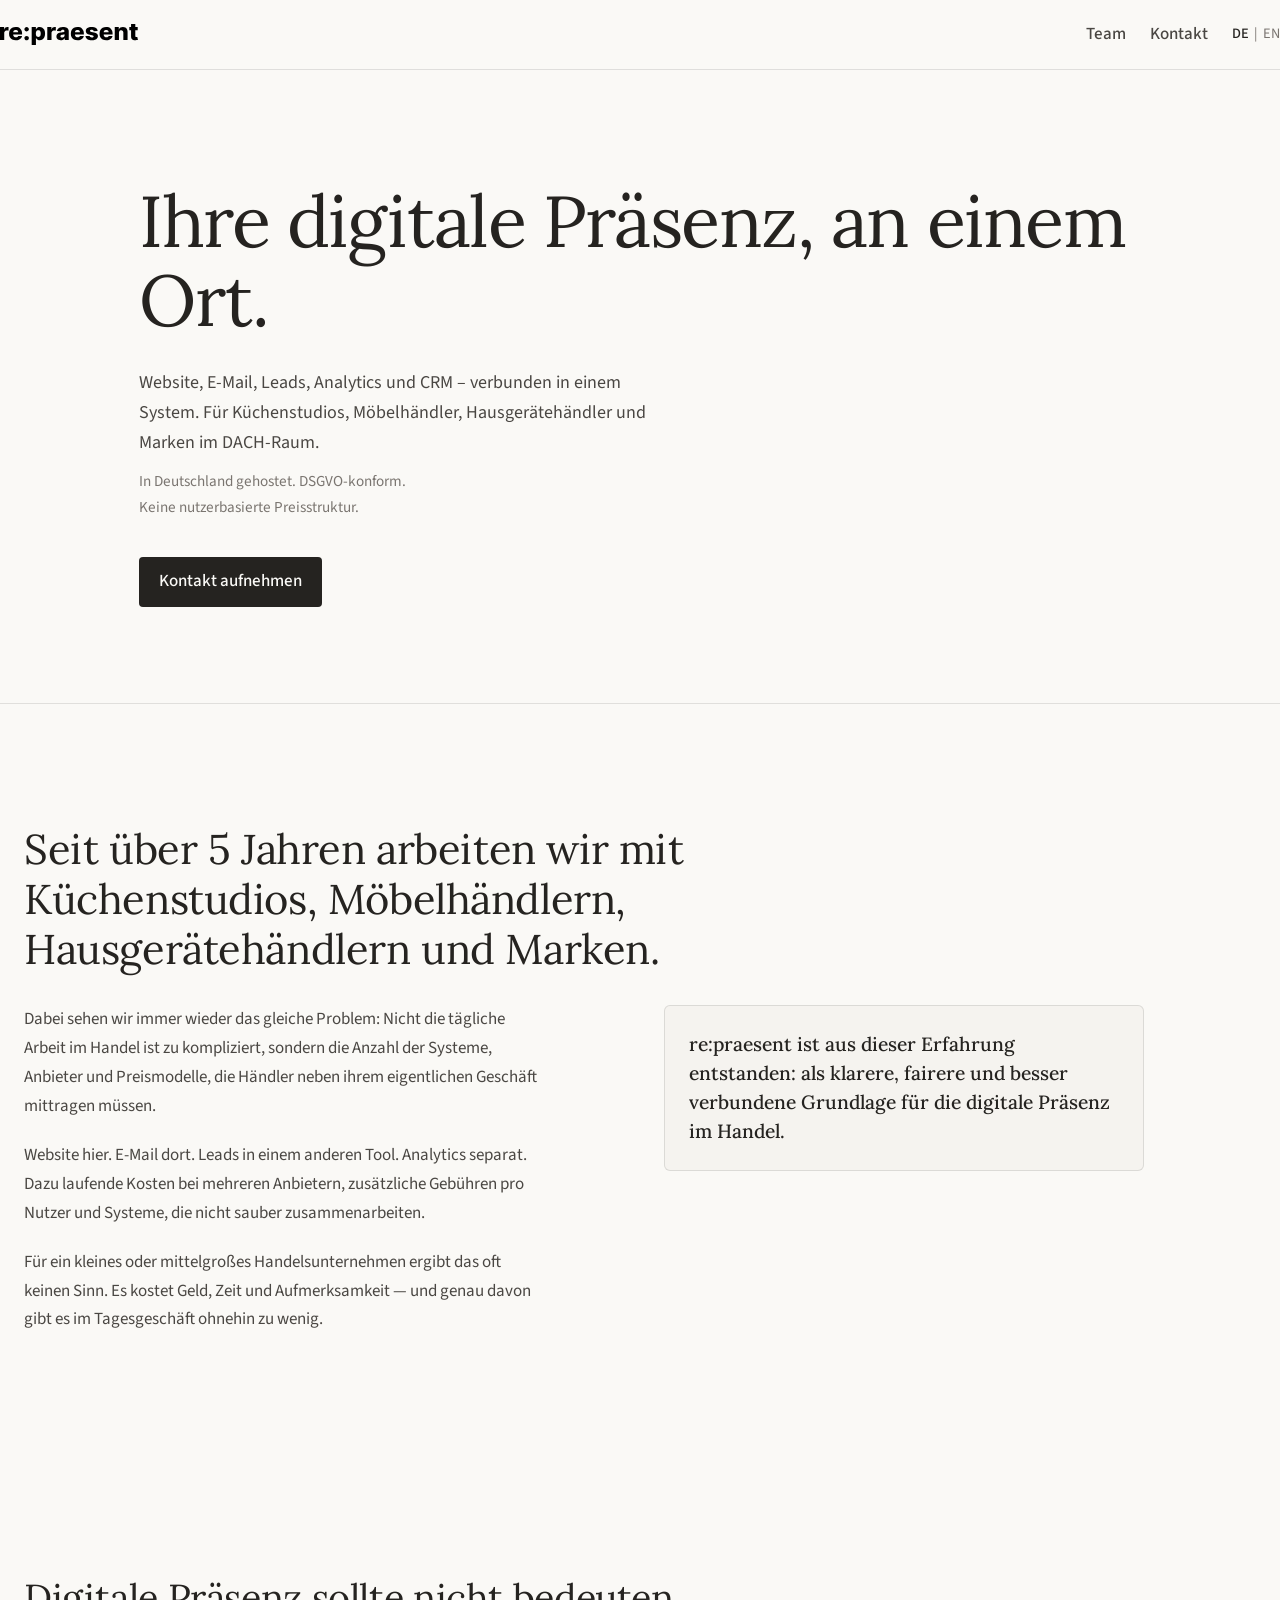
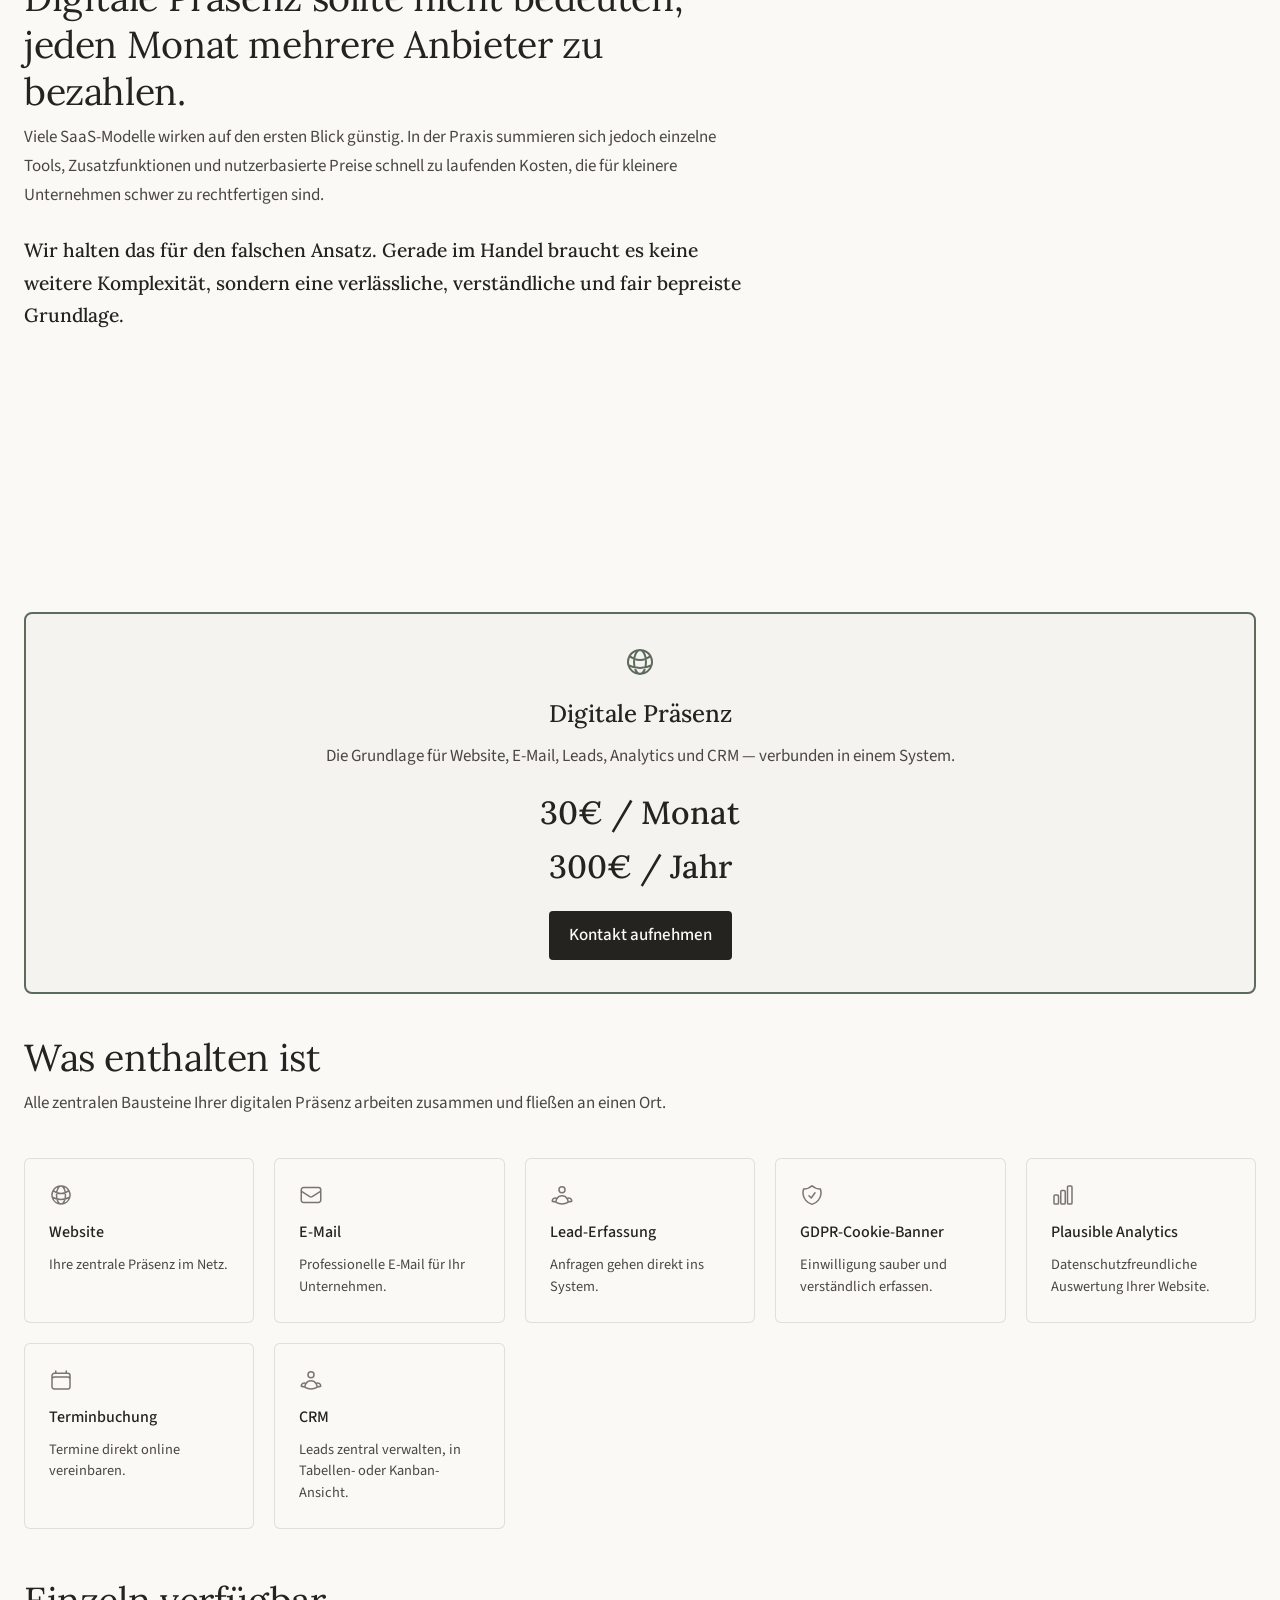
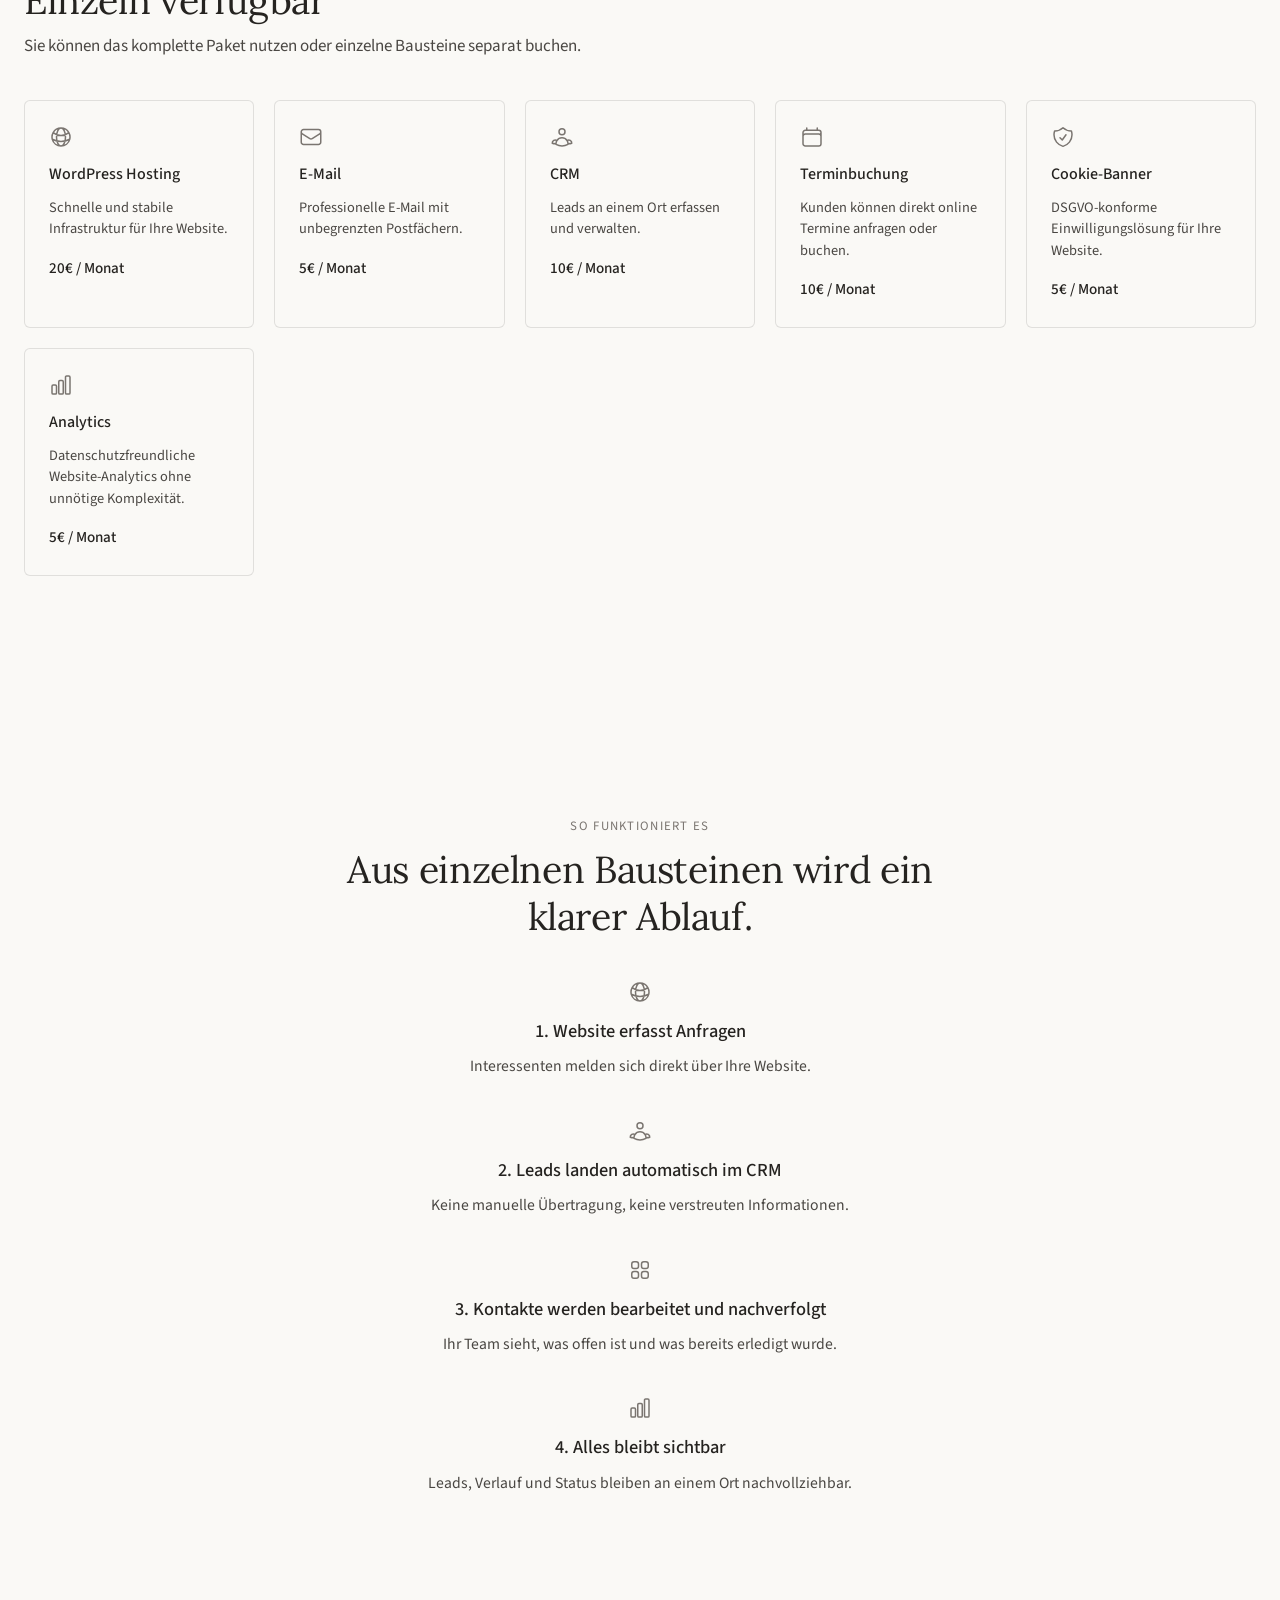
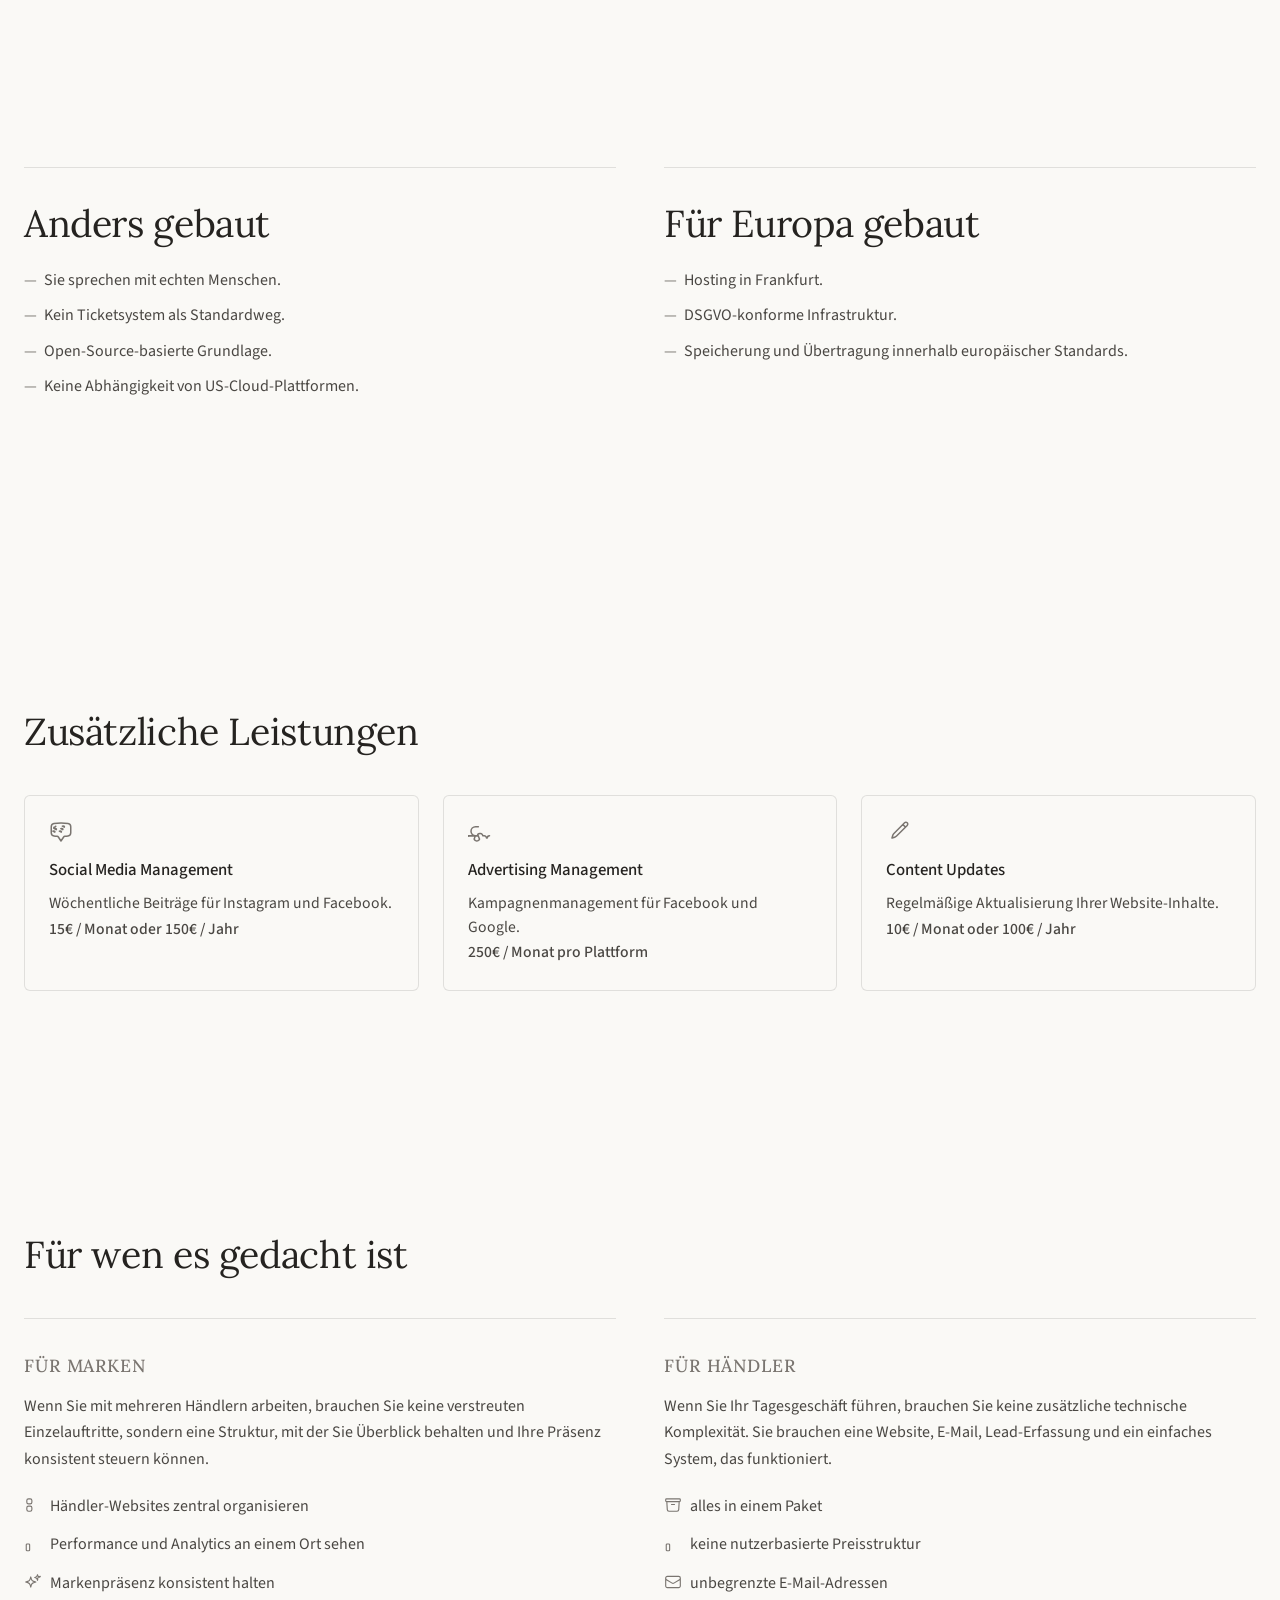
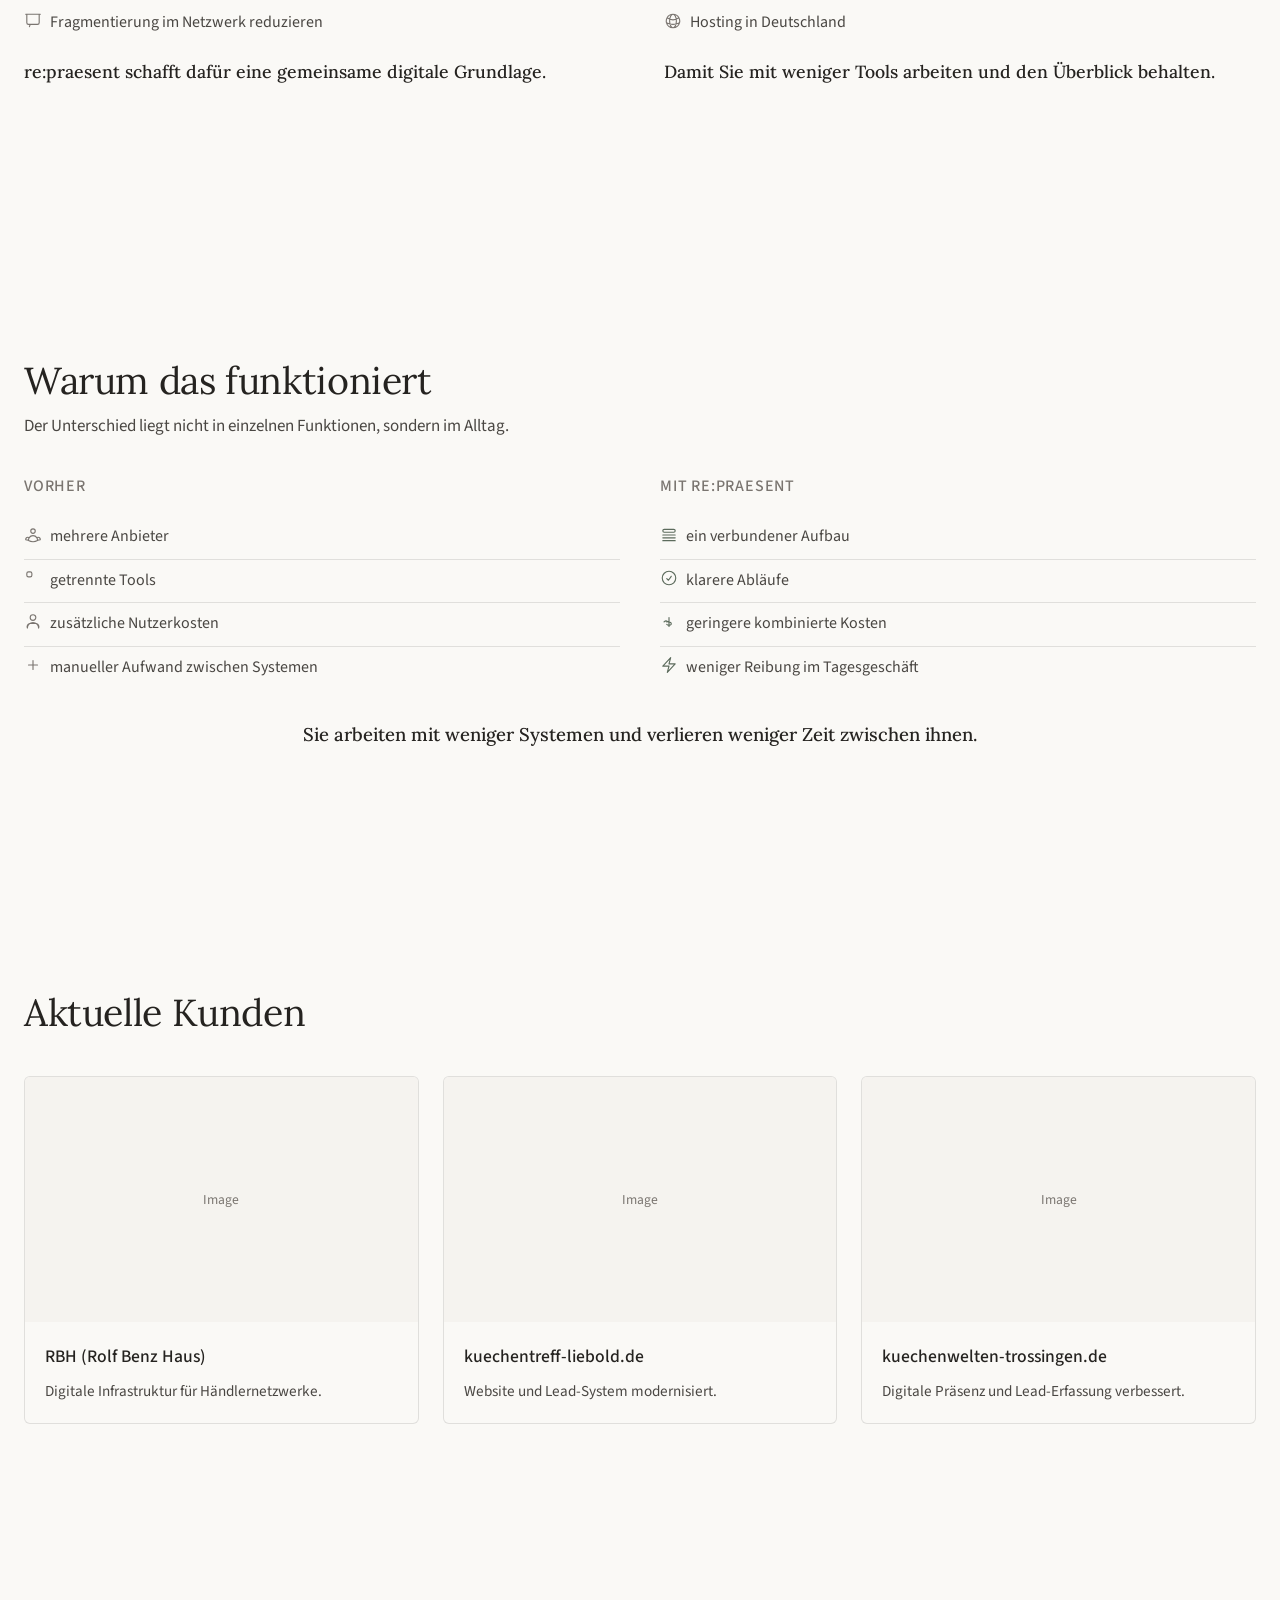
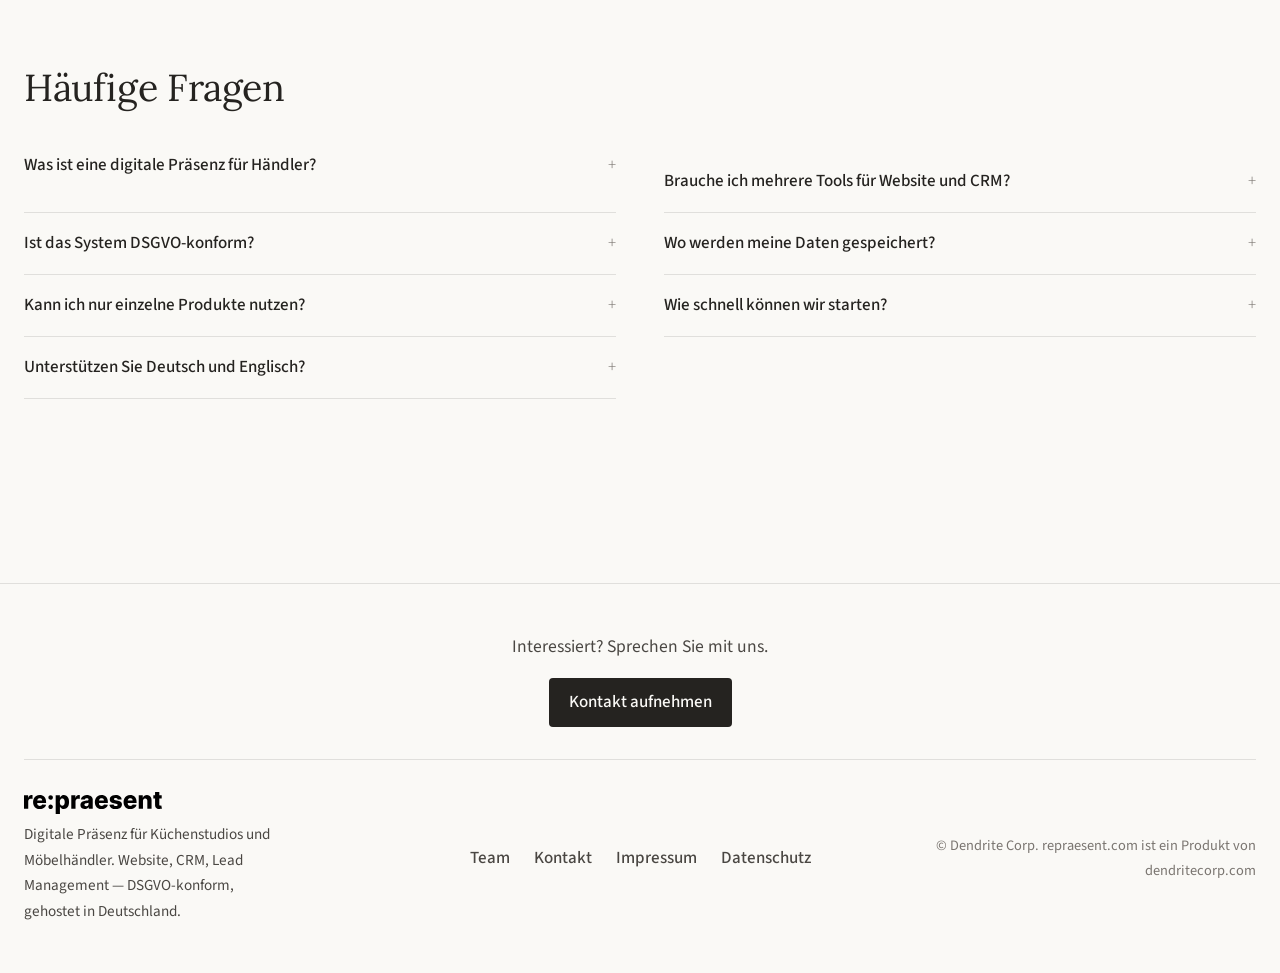
==== commit d9f7a5d1: "v0.2.7" ====
--- a/index.html
+++ b/index.html
@@ -53,193 +53,164 @@
   <main>
     <section class="hero" id="hero">
       <div class="container hero-inner">
-        <h1 class="hero-title">Alles, was Sie für Ihre digitale Präsenz brauchen — in einem System.</h1>
-        <p class="hero-text">Website, Leads, E-Mail, Analytics und CRM.
-Entwickelt für Küchenstudios, Möbelhändler und Marken.</p>
+        <h1 class="hero-title">Ihre digitale Präsenz, an einem Ort.</h1>
+        <p class="hero-text">Website, E-Mail, Leads, Analytics und CRM – verbunden in einem System. Für Küchenstudios, Möbelhändler, Hausgerätehändler und Marken im DACH-Raum.</p>
         <p class="hero-trust">In Deutschland gehostet. DSGVO-konform. Keine nutzerbasierte Preisstruktur.</p>
         <a class="btn" href="contact.html">Kontakt aufnehmen</a>
       </div>
     </section>
 
     <section class="section story-section">
-      <div class="container">
-        <h2 class="section-title">Wir arbeiten seit über 5 Jahren mit Küchenstudios, Möbelhändlern und Marken.</h2>
-        <p>Und überall sehen wir das gleiche Problem.</p>
-        <p>Zu viele Systeme.<br>Zu viele Anbieter.<br>Zu viele Kosten.</p>
-        <p>Website hier. Leads dort. E-Mail woanders. Analytics in einem anderen Tool.</p>
-        <p>Nichts ist wirklich verbunden.</p>
-        <p>Und am Ende zahlen Händler jeden Monat für mehrere Systeme, die nicht zusammenarbeiten.</p>
-        <p>Das ist unnötig kompliziert.</p>
-        <p class="story-resolution">re:praesent ist daraus entstanden.</p>
-      </div>
-    </section>
-
-    <section class="section section-split problem-section">
-      <div class="container container-wide">
-        <div class="split-content">
-          <h2 class="problem-headline">Als Händler heute bedeutet: zu viele Systeme verwalten.</h2>
-          <ul class="problem-list">
-            <li>Websites getrennt von Leads</li>
-            <li>E-Mails getrennt von Systemen</li>
-            <li>Analytics schwer zugänglich</li>
-            <li>Follow-up uneinheitlich</li>
-            <li>Daten verstreut über Tools</li>
-            <li>Tools sprechen nicht miteinander</li>
-          </ul>
-          <p class="problem-experience">Seit über 5 Jahren arbeiten wir mit Händlern und Marken in der Möbel- und Küchenbranche.</p>
-          <p class="problem-experience">Überall das gleiche Problem: zu viele Tools, zu hohe Kosten, zu viel Komplexität.</p>
-        </div>
-        <div class="split-content">
-          <p class="problem-resolution">re:praesent bringt alles in ein System.</p>
-        </div>
-      </div>
-    </section>
-
-    <section class="section positioning-section">
-      <div class="container">
-        <div class="section-header">
-          <h2 class="section-title">Die Branche ist überkompliziert — und überteuert.</h2>
-          <ul class="problem-list">
-            <li>Händler zahlen für mehrere Tools</li>
-            <li>Preise oft unklar und steigen mit der Zeit</li>
-            <li>Systeme fragmentiert und schwer zu verwalten</li>
-          </ul>
-          <p class="positioning-statement">Wir glauben: Das muss einfacher, transparenter und fairer sein.</p>
-        </div>
-      </div>
-    </section>
-
-    <section class="section section-split product-intro">
-      <div class="container">
-        <div class="split-content">
-          <div class="section-header">
-            <h2 class="section-title">Digitale Präsenz</h2>
-            <p class="section-description">Website, E-Mail, Lead-Erfassung, Terminbuchung, Analytics, CRM — alles ist miteinander verbunden. Kein Setup zwischen Tools. Keine Integrationen, die brechen. Kein Datenverlust.</p>
-          </div>
-        </div>
-        <div class="split-content">
-          <p class="key-point">Alles ist miteinander verbunden.</p>
-        </div>
-      </div>
-    </section>
-
-    <section class="section section-split">
-      <div class="container">
-        <div class="split-content">
-          <div class="section-header">
-            <h2 class="section-title">Was enthalten ist</h2>
-            <p class="included-note">Alles ist miteinander verbunden.</p>
-          </div>
-        </div>
-        <div class="split-content">
-          <div class="product-cards">
-            <div class="product-card card">
-              <span class="product-card-icon" aria-hidden="true"><svg xmlns="http://www.w3.org/2000/svg" fill="none" viewBox="0 0 24 24" stroke-width="1.5" stroke="currentColor" width="24" height="24"><path stroke-linecap="round" stroke-linejoin="round" d="M12 21a9.004 9.004 0 0 0 8.716-6.747M12 21a9.004 9.004 0 0 1-8.716-6.747M12 21c2.485 0 4.5-4.03 4.5-9S14.485 3 12 3m0 18c-2.485 0-4.5-4.03-4.5-9S9.515 3 12 3m0 0a8.997 8.997 0 0 1 7.843 4.582M12 3a8.997 8.997 0 0 0-7.843 4.582m15.686 0A11.953 11.953 0 0 1 12 10.5c-2.998 0-5.74-1.1-7.843-2.918m15.686 0A8.959 8.959 0 0 1 21 12c0 .778-.099 1.533-.284 2.253m0 0A17.919 17.919 0 0 1 12 16.5c-3.162 0-6.133-.815-8.716-2.247m0 0A9.015 9.015 0 0 1 3 12c0-1.605.42-3.113 1.157-4.418" /></svg></span>
-              <h3 class="product-card-name">WordPress Hosting</h3>
-              <p class="product-card-desc">Schnelle, stabile Website-Infrastruktur. 20€ / Monat</p>
-            </div>
-            <div class="product-card card">
-              <span class="product-card-icon" aria-hidden="true"><svg xmlns="http://www.w3.org/2000/svg" fill="none" viewBox="0 0 24 24" stroke-width="1.5" stroke="currentColor" width="24" height="24"><path stroke-linecap="round" stroke-linejoin="round" d="M21.75 6.75v10.5a2.25 2.25 0 0 1-2.25 2.25h-15a2.25 2.25 0 0 1-2.25-2.25V6.75m19.5 0A2.25 2.25 0 0 0 19.5 4.5h-15a2.25 2.25 0 0 0-2.25 2.25m19.5 0v.243a2.25 2.25 0 0 1-1.07 1.916l-7.5 4.615a2.25 2.25 0 0 1-2.36 0L3.32 8.91a2.25 2.25 0 0 1-1.07-1.916V6.75" /></svg></span>
-              <h3 class="product-card-name">E-Mail</h3>
-              <p class="product-card-desc">Professionelle E-Mail mit unbegrenzten Postfächern. 5€ / Monat</p>
-            </div>
-            <div class="product-card card">
-              <span class="product-card-icon" aria-hidden="true"><svg xmlns="http://www.w3.org/2000/svg" fill="none" viewBox="0 0 24 24" stroke-width="1.5" stroke="currentColor" width="24" height="24"><path stroke-linecap="round" stroke-linejoin="round" d="M18 18.72a9.094 9.094 0 0 0 3.741-.479 3 3 0 0 0-4.682-2.72m.94 3.198.001.031c0 .225-.012.447-.037.666A11.944 11.944 0 0 1 12 21c-2.17 0-4.207-.576-5.963-1.584A6.062 6.062 0 0 1 6 18.719m12 0a5.971 5.971 0 0 0-.941-3.197m0 0A5.995 5.995 0 0 0 12 12.75a5.995 5.995 0 0 0-5.058 2.772m0 0a3 3 0 0 0-4.681 2.72 8.986 8.986 0 0 0 3.74.477m.94-3.197a5.971 5.971 0 0 0-.94 3.197M15 6.75a3 3 0 1 1-6 0 3 3 0 0 1 6 0Z" /></svg></span>
-              <h3 class="product-card-name">CRM</h3>
-              <p class="product-card-desc">Alle Leads an einem Ort verwalten. 10€ / Monat</p>
-            </div>
-            <div class="product-card card">
-              <span class="product-card-icon" aria-hidden="true"><svg xmlns="http://www.w3.org/2000/svg" fill="none" viewBox="0 0 24 24" stroke-width="1.5" stroke="currentColor" width="24" height="24"><path stroke-linecap="round" stroke-linejoin="round" d="M6.75 3v2.25M17.25 3v2.25M3 18.75V7.5a2.25 2.25 0 0 1 2.25-2.25h13.5A2.25 2.25 0 0 1 21 7.5v11.25m-18 0A2.25 2.25 0 0 0 5.25 21h13.5A2.25 2.25 0 0 0 21 18.75m-18 0v-7.5A2.25 2.25 0 0 1 5.25 9h13.5A2.25 2.25 0 0 1 21 11.25v7.5" /></svg></span>
-              <h3 class="product-card-name">Terminbuchung</h3>
-              <p class="product-card-desc">Kunden buchen direkt online Termine. 10€ / Monat</p>
-            </div>
-            <div class="product-card card">
-              <span class="product-card-icon" aria-hidden="true"><svg xmlns="http://www.w3.org/2000/svg" fill="none" viewBox="0 0 24 24" stroke-width="1.5" stroke="currentColor" width="24" height="24"><path stroke-linecap="round" stroke-linejoin="round" d="M9 12.75 11.25 15 15 9.75m-3-7.036A11.959 11.959 0 0 1 3.598 6 11.99 11.99 0 0 0 3 9.749c0 5.592 3.824 10.29 9 11.623 5.176-1.332 9-6.03 9-11.622 0-1.31-.21-2.571-.598-3.751h-.152c-3.196 0-6.1-1.248-8.25-3.285Z" /></svg></span>
-              <h3 class="product-card-name">Cookie Banner</h3>
-              <p class="product-card-desc">DSGVO-konforme Einwilligungslösung. 5€ / Monat</p>
-            </div>
-            <div class="product-card card">
-              <span class="product-card-icon" aria-hidden="true"><svg xmlns="http://www.w3.org/2000/svg" fill="none" viewBox="0 0 24 24" stroke-width="1.5" stroke="currentColor" width="24" height="24"><path stroke-linecap="round" stroke-linejoin="round" d="M3 13.125C3 12.504 3.504 12 4.125 12h2.25c.621 0 1.125.504 1.125 1.125v6.75C7.5 20.496 6.996 21 6.375 21h-2.25A1.125 1.125 0 0 1 3 19.875v-6.75ZM9.75 8.625c0-.621.504-1.125 1.125-1.125h2.25c.621 0 1.125.504 1.125 1.125v11.25c0 .621-.504 1.125-1.125 1.125h-2.25a1.125 1.125 0 0 1-1.125-1.125V8.625ZM16.5 4.125c0-.621.504-1.125 1.125-1.125h2.25C20.496 3 21 3.504 21 4.125v15.75c0 .621-.504 1.125-1.125 1.125h-2.25a1.125 1.125 0 0 1-1.125-1.125V4.125Z" /></svg></span>
-              <h3 class="product-card-name">Analytics</h3>
-              <p class="product-card-desc">Datenschutzfreundliche Auswertung ohne Tracking-Probleme. 5€ / Monat</p>
-            </div>
-          </div>
-        </div>
-      </div>
-    </section>
-
-    <section class="section">
-      <div class="container">
-        <div class="section-header" style="text-align: center; margin-left: auto; margin-right: auto;">
-          <h2 class="section-title">So funktioniert es</h2>
+      <div class="story-container">
+        <h2 class="story-heading">Seit über 5 Jahren arbeiten wir mit Küchenstudios, Möbelhändlern, Hausgerätehändlern und Marken.</h2>
+        <div class="story-grid">
+          <div class="story-body">
+            <p>Dabei sehen wir immer wieder das gleiche Problem: Nicht die tägliche Arbeit im Handel ist zu kompliziert, sondern die Anzahl der Systeme, Anbieter und Preismodelle, die Händler neben ihrem eigentlichen Geschäft mittragen müssen.</p>
+            <p>Website hier. E-Mail dort. Leads in einem anderen Tool. Analytics separat. Dazu laufende Kosten bei mehreren Anbietern, zusätzliche Gebühren pro Nutzer und Systeme, die nicht sauber zusammenarbeiten.</p>
+            <p>Für ein kleines oder mittelgroßes Handelsunternehmen ergibt das oft keinen Sinn. Es kostet Geld, Zeit und Aufmerksamkeit — und genau davon gibt es im Tagesgeschäft ohnehin zu wenig.</p>
+          </div>
+          <div class="story-support">
+            <p>re:praesent ist aus dieser Erfahrung entstanden: als klarere, fairere und besser verbundene Grundlage für die digitale Präsenz im Handel.</p>
+          </div>
+        </div>
+      </div>
+    </section>
+
+    <section class="section industry-pricing-section">
+      <div class="container">
+        <div class="section-header">
+          <h2 class="section-title">Digitale Präsenz sollte nicht bedeuten, jeden Monat mehrere Anbieter zu bezahlen.</h2>
+          <p class="section-description">Viele SaaS-Modelle wirken auf den ersten Blick günstig. In der Praxis summieren sich jedoch einzelne Tools, Zusatzfunktionen und nutzerbasierte Preise schnell zu laufenden Kosten, die für kleinere Unternehmen schwer zu rechtfertigen sind.</p>
+          <p class="positioning-statement">Wir halten das für den falschen Ansatz. Gerade im Handel braucht es keine weitere Komplexität, sondern eine verlässliche, verständliche und fair bepreiste Grundlage.</p>
+        </div>
+      </div>
+    </section>
+
+    <section class="section" id="product">
+      <div class="container">
+        <div class="main-product-card pricing-hero-card">
+          <span class="pricing-hero-icon" aria-hidden="true"><svg xmlns="http://www.w3.org/2000/svg" fill="none" viewBox="0 0 24 24" stroke-width="1.5" stroke="currentColor" width="32" height="32"><path stroke-linecap="round" stroke-linejoin="round" d="M12 21a9.004 9.004 0 0 0 8.716-6.747M12 21a9.004 9.004 0 0 1-8.716-6.747M12 21c2.485 0 4.5-4.03 4.5-9S14.485 3 12 3m0 18c-2.485 0-4.5-4.03-4.5-9S9.515 3 12 3m0 0a8.997 8.997 0 0 1 7.843 4.582M12 3a8.997 8.997 0 0 0-7.843 4.582m15.686 0A11.953 11.953 0 0 1 12 10.5c-2.998 0-5.74-1.1-7.843-2.918m15.686 0A8.959 8.959 0 0 1 21 12c0 .778-.099 1.533-.284 2.253m0 0A17.919 17.919 0 0 1 12 16.5c-3.162 0-6.133-.815-8.716-2.247m0 0A9.015 9.015 0 0 1 3 12c0-1.605.42-3.113 1.157-4.418" /></svg></span>
+          <h3 class="pricing-hero-title">Digitale Präsenz</h3>
+          <p class="pricing-hero-desc">Die Grundlage für Website, E-Mail, Leads, Analytics und CRM — verbunden in einem System.</p>
+          <p class="pricing-hero-price">30€ / Monat<br>300€ / Jahr</p>
+          <a class="btn" href="contact.html">Kontakt aufnehmen</a>
+        </div>
+
+        <div class="section-header">
+          <h2 class="section-title">Was enthalten ist</h2>
+          <p class="section-description">Alle zentralen Bausteine Ihrer digitalen Präsenz arbeiten zusammen und fließen an einen Ort.</p>
+        </div>
+        <div class="product-cards product-cards-included">
+          <div class="product-card card">
+            <span class="product-card-icon" aria-hidden="true"><svg xmlns="http://www.w3.org/2000/svg" fill="none" viewBox="0 0 24 24" stroke-width="1.5" stroke="currentColor" width="24" height="24"><path stroke-linecap="round" stroke-linejoin="round" d="M12 21a9.004 9.004 0 0 0 8.716-6.747M12 21a9.004 9.004 0 0 1-8.716-6.747M12 21c2.485 0 4.5-4.03 4.5-9S14.485 3 12 3m0 18c-2.485 0-4.5-4.03-4.5-9S9.515 3 12 3m0 0a8.997 8.997 0 0 1 7.843 4.582M12 3a8.997 8.997 0 0 0-7.843 4.582m15.686 0A11.953 11.953 0 0 1 12 10.5c-2.998 0-5.74-1.1-7.843-2.918m15.686 0A8.959 8.959 0 0 1 21 12c0 .778-.099 1.533-.284 2.253m0 0A17.919 17.919 0 0 1 12 16.5c-3.162 0-6.133-.815-8.716-2.247m0 0A9.015 9.015 0 0 1 3 12c0-1.605.42-3.113 1.157-4.418" /></svg></span>
+            <h3 class="product-card-name">Website</h3>
+            <p class="product-card-desc">Ihre zentrale Präsenz im Netz.</p>
+          </div>
+          <div class="product-card card">
+            <span class="product-card-icon" aria-hidden="true"><svg xmlns="http://www.w3.org/2000/svg" fill="none" viewBox="0 0 24 24" stroke-width="1.5" stroke="currentColor" width="24" height="24"><path stroke-linecap="round" stroke-linejoin="round" d="M21.75 6.75v10.5a2.25 2.25 0 0 1-2.25 2.25h-15a2.25 2.25 0 0 1-2.25-2.25V6.75m19.5 0A2.25 2.25 0 0 0 19.5 4.5h-15a2.25 2.25 0 0 0-2.25 2.25m19.5 0v.243a2.25 2.25 0 0 1-1.07 1.916l-7.5 4.615a2.25 2.25 0 0 1-2.36 0L3.32 8.91a2.25 2.25 0 0 1-1.07-1.916V6.75" /></svg></span>
+            <h3 class="product-card-name">E-Mail</h3>
+            <p class="product-card-desc">Professionelle E-Mail für Ihr Unternehmen.</p>
+          </div>
+          <div class="product-card card">
+            <span class="product-card-icon" aria-hidden="true"><svg xmlns="http://www.w3.org/2000/svg" fill="none" viewBox="0 0 24 24" stroke-width="1.5" stroke="currentColor" width="24" height="24"><path stroke-linecap="round" stroke-linejoin="round" d="M18 18.72a9.094 9.094 0 0 0 3.741-.479 3 3 0 0 0-4.682-2.72m.94 3.198.001.031c0 .225-.012.447-.037.666A11.944 11.944 0 0 1 12 21c-2.17 0-4.207-.576-5.963-1.584A6.062 6.062 0 0 1 6 18.719m12 0a5.971 5.971 0 0 0-.941-3.197m0 0A5.995 5.995 0 0 0 12 12.75a5.995 5.995 0 0 0-5.058 2.772m0 0a3 3 0 0 0-4.681 2.72 8.986 8.986 0 0 0 3.74.477m.94-3.197a5.971 5.971 0 0 0-.94 3.197M15 6.75a3 3 0 1 1-6 0 3 3 0 0 1 6 0Z" /></svg></span>
+            <h3 class="product-card-name">Lead-Erfassung</h3>
+            <p class="product-card-desc">Anfragen gehen direkt ins System.</p>
+          </div>
+          <div class="product-card card">
+            <span class="product-card-icon" aria-hidden="true"><svg xmlns="http://www.w3.org/2000/svg" fill="none" viewBox="0 0 24 24" stroke-width="1.5" stroke="currentColor" width="24" height="24"><path stroke-linecap="round" stroke-linejoin="round" d="M9 12.75 11.25 15 15 9.75m-3-7.036A11.959 11.959 0 0 1 3.598 6 11.99 11.99 0 0 0 3 9.749c0 5.592 3.824 10.29 9 11.623 5.176-1.332 9-6.03 9-11.622 0-1.31-.21-2.571-.598-3.751h-.152c-3.196 0-6.1-1.248-8.25-3.285Z" /></svg></span>
+            <h3 class="product-card-name">GDPR-Cookie-Banner</h3>
+            <p class="product-card-desc">Einwilligung sauber und verständlich erfassen.</p>
+          </div>
+          <div class="product-card card">
+            <span class="product-card-icon" aria-hidden="true"><svg xmlns="http://www.w3.org/2000/svg" fill="none" viewBox="0 0 24 24" stroke-width="1.5" stroke="currentColor" width="24" height="24"><path stroke-linecap="round" stroke-linejoin="round" d="M3 13.125C3 12.504 3.504 12 4.125 12h2.25c.621 0 1.125.504 1.125 1.125v6.75C7.5 20.496 6.996 21 6.375 21h-2.25A1.125 1.125 0 0 1 3 19.875v-6.75ZM9.75 8.625c0-.621.504-1.125 1.125-1.125h2.25c.621 0 1.125.504 1.125 1.125v11.25c0 .621-.504 1.125-1.125 1.125h-2.25a1.125 1.125 0 0 1-1.125-1.125V8.625ZM16.5 4.125c0-.621.504-1.125 1.125-1.125h2.25C20.496 3 21 3.504 21 4.125v15.75c0 .621-.504 1.125-1.125 1.125h-2.25a1.125 1.125 0 0 1-1.125-1.125V4.125Z" /></svg></span>
+            <h3 class="product-card-name">Plausible Analytics</h3>
+            <p class="product-card-desc">Datenschutzfreundliche Auswertung Ihrer Website.</p>
+          </div>
+          <div class="product-card card">
+            <span class="product-card-icon" aria-hidden="true"><svg xmlns="http://www.w3.org/2000/svg" fill="none" viewBox="0 0 24 24" stroke-width="1.5" stroke="currentColor" width="24" height="24"><path stroke-linecap="round" stroke-linejoin="round" d="M6.75 3v2.25M17.25 3v2.25M3 18.75V7.5a2.25 2.25 0 0 1 2.25-2.25h13.5A2.25 2.25 0 0 1 21 7.5v11.25m-18 0A2.25 2.25 0 0 0 5.25 21h13.5A2.25 2.25 0 0 0 21 18.75m-18 0v-7.5A2.25 2.25 0 0 1 5.25 9h13.5A2.25 2.25 0 0 1 21 11.25v7.5" /></svg></span>
+            <h3 class="product-card-name">Terminbuchung</h3>
+            <p class="product-card-desc">Termine direkt online vereinbaren.</p>
+          </div>
+          <div class="product-card card">
+            <span class="product-card-icon" aria-hidden="true"><svg xmlns="http://www.w3.org/2000/svg" fill="none" viewBox="0 0 24 24" stroke-width="1.5" stroke="currentColor" width="24" height="24"><path stroke-linecap="round" stroke-linejoin="round" d="M18 18.72a9.094 9.094 0 0 0 3.741-.479 3 3 0 0 0-4.682-2.72m.94 3.198.001.031c0 .225-.012.447-.037.666A11.944 11.944 0 0 1 12 21c-2.17 0-4.207-.576-5.963-1.584A6.062 6.062 0 0 1 6 18.719m12 0a5.971 5.971 0 0 0-.941-3.197m0 0A5.995 5.995 0 0 0 12 12.75a5.995 5.995 0 0 0-5.058 2.772m0 0a3 3 0 0 0-4.681 2.72 8.986 8.986 0 0 0 3.74.477m.94-3.197a5.971 5.971 0 0 0-.94 3.197M15 6.75a3 3 0 1 1-6 0 3 3 0 0 1 6 0Z" /></svg></span>
+            <h3 class="product-card-name">CRM</h3>
+            <p class="product-card-desc">Leads zentral verwalten, in Tabellen- oder Kanban-Ansicht.</p>
+          </div>
+        </div>
+
+        <div class="section-header" style="margin-top: 3rem;">
+          <h2 class="section-title">Einzeln verfügbar</h2>
+          <p class="section-description">Sie können das komplette Paket nutzen oder einzelne Bausteine separat buchen.</p>
+        </div>
+        <div class="product-cards product-cards-individual">
+          <div class="product-card card">
+            <span class="product-card-icon" aria-hidden="true"><svg xmlns="http://www.w3.org/2000/svg" fill="none" viewBox="0 0 24 24" stroke-width="1.5" stroke="currentColor" width="24" height="24"><path stroke-linecap="round" stroke-linejoin="round" d="M12 21a9.004 9.004 0 0 0 8.716-6.747M12 21a9.004 9.004 0 0 1-8.716-6.747M12 21c2.485 0 4.5-4.03 4.5-9S14.485 3 12 3m0 18c-2.485 0-4.5-4.03-4.5-9S9.515 3 12 3m0 0a8.997 8.997 0 0 1 7.843 4.582M12 3a8.997 8.997 0 0 0-7.843 4.582m15.686 0A11.953 11.953 0 0 1 12 10.5c-2.998 0-5.74-1.1-7.843-2.918m15.686 0A8.959 8.959 0 0 1 21 12c0 .778-.099 1.533-.284 2.253m0 0A17.919 17.919 0 0 1 12 16.5c-3.162 0-6.133-.815-8.716-2.247m0 0A9.015 9.015 0 0 1 3 12c0-1.605.42-3.113 1.157-4.418" /></svg></span>
+            <h3 class="product-card-name">WordPress Hosting</h3>
+            <p class="product-card-desc">Schnelle und stabile Infrastruktur für Ihre Website.</p>
+            <p class="product-card-price">20€ / Monat</p>
+          </div>
+          <div class="product-card card">
+            <span class="product-card-icon" aria-hidden="true"><svg xmlns="http://www.w3.org/2000/svg" fill="none" viewBox="0 0 24 24" stroke-width="1.5" stroke="currentColor" width="24" height="24"><path stroke-linecap="round" stroke-linejoin="round" d="M21.75 6.75v10.5a2.25 2.25 0 0 1-2.25 2.25h-15a2.25 2.25 0 0 1-2.25-2.25V6.75m19.5 0A2.25 2.25 0 0 0 19.5 4.5h-15a2.25 2.25 0 0 0-2.25 2.25m19.5 0v.243a2.25 2.25 0 0 1-1.07 1.916l-7.5 4.615a2.25 2.25 0 0 1-2.36 0L3.32 8.91a2.25 2.25 0 0 1-1.07-1.916V6.75" /></svg></span>
+            <h3 class="product-card-name">E-Mail</h3>
+            <p class="product-card-desc">Professionelle E-Mail mit unbegrenzten Postfächern.</p>
+            <p class="product-card-price">5€ / Monat</p>
+          </div>
+          <div class="product-card card">
+            <span class="product-card-icon" aria-hidden="true"><svg xmlns="http://www.w3.org/2000/svg" fill="none" viewBox="0 0 24 24" stroke-width="1.5" stroke="currentColor" width="24" height="24"><path stroke-linecap="round" stroke-linejoin="round" d="M18 18.72a9.094 9.094 0 0 0 3.741-.479 3 3 0 0 0-4.682-2.72m.94 3.198.001.031c0 .225-.012.447-.037.666A11.944 11.944 0 0 1 12 21c-2.17 0-4.207-.576-5.963-1.584A6.062 6.062 0 0 1 6 18.719m12 0a5.971 5.971 0 0 0-.941-3.197m0 0A5.995 5.995 0 0 0 12 12.75a5.995 5.995 0 0 0-5.058 2.772m0 0a3 3 0 0 0-4.681 2.72 8.986 8.986 0 0 0 3.74.477m.94-3.197a5.971 5.971 0 0 0-.94 3.197M15 6.75a3 3 0 1 1-6 0 3 3 0 0 1 6 0Z" /></svg></span>
+            <h3 class="product-card-name">CRM</h3>
+            <p class="product-card-desc">Leads an einem Ort erfassen und verwalten.</p>
+            <p class="product-card-price">10€ / Monat</p>
+          </div>
+          <div class="product-card card">
+            <span class="product-card-icon" aria-hidden="true"><svg xmlns="http://www.w3.org/2000/svg" fill="none" viewBox="0 0 24 24" stroke-width="1.5" stroke="currentColor" width="24" height="24"><path stroke-linecap="round" stroke-linejoin="round" d="M6.75 3v2.25M17.25 3v2.25M3 18.75V7.5a2.25 2.25 0 0 1 2.25-2.25h13.5A2.25 2.25 0 0 1 21 7.5v11.25m-18 0A2.25 2.25 0 0 0 5.25 21h13.5A2.25 2.25 0 0 0 21 18.75m-18 0v-7.5A2.25 2.25 0 0 1 5.25 9h13.5A2.25 2.25 0 0 1 21 11.25v7.5" /></svg></span>
+            <h3 class="product-card-name">Terminbuchung</h3>
+            <p class="product-card-desc">Kunden können direkt online Termine anfragen oder buchen.</p>
+            <p class="product-card-price">10€ / Monat</p>
+          </div>
+          <div class="product-card card">
+            <span class="product-card-icon" aria-hidden="true"><svg xmlns="http://www.w3.org/2000/svg" fill="none" viewBox="0 0 24 24" stroke-width="1.5" stroke="currentColor" width="24" height="24"><path stroke-linecap="round" stroke-linejoin="round" d="M9 12.75 11.25 15 15 9.75m-3-7.036A11.959 11.959 0 0 1 3.598 6 11.99 11.99 0 0 0 3 9.749c0 5.592 3.824 10.29 9 11.623 5.176-1.332 9-6.03 9-11.622 0-1.31-.21-2.571-.598-3.751h-.152c-3.196 0-6.1-1.248-8.25-3.285Z" /></svg></span>
+            <h3 class="product-card-name">Cookie-Banner</h3>
+            <p class="product-card-desc">DSGVO-konforme Einwilligungslösung für Ihre Website.</p>
+            <p class="product-card-price">5€ / Monat</p>
+          </div>
+          <div class="product-card card">
+            <span class="product-card-icon" aria-hidden="true"><svg xmlns="http://www.w3.org/2000/svg" fill="none" viewBox="0 0 24 24" stroke-width="1.5" stroke="currentColor" width="24" height="24"><path stroke-linecap="round" stroke-linejoin="round" d="M3 13.125C3 12.504 3.504 12 4.125 12h2.25c.621 0 1.125.504 1.125 1.125v6.75C7.5 20.496 6.996 21 6.375 21h-2.25A1.125 1.125 0 0 1 3 19.875v-6.75ZM9.75 8.625c0-.621.504-1.125 1.125-1.125h2.25c.621 0 1.125.504 1.125 1.125v11.25c0 .621-.504 1.125-1.125 1.125h-2.25a1.125 1.125 0 0 1-1.125-1.125V8.625ZM16.5 4.125c0-.621.504-1.125 1.125-1.125h2.25C20.496 3 21 3.504 21 4.125v15.75c0 .621-.504 1.125-1.125 1.125h-2.25a1.125 1.125 0 0 1-1.125-1.125V4.125Z" /></svg></span>
+            <h3 class="product-card-name">Analytics</h3>
+            <p class="product-card-desc">Datenschutzfreundliche Website-Analytics ohne unnötige Komplexität.</p>
+            <p class="product-card-price">5€ / Monat</p>
+          </div>
+        </div>
+      </div>
+    </section>
+
+    <section class="section how-it-works-section">
+      <div class="container">
+        <div class="section-header how-it-works-header">
+          <p class="eyebrow">So funktioniert es</p>
+          <h2 class="section-title">Aus einzelnen Bausteinen wird ein klarer Ablauf.</h2>
         </div>
         <div class="flow-steps-vertical">
           <div class="flow-step-vertical-item">
             <span class="flow-step-icon" aria-hidden="true"><svg xmlns="http://www.w3.org/2000/svg" fill="none" viewBox="0 0 24 24" stroke-width="1.5" stroke="currentColor" width="24" height="24"><path stroke-linecap="round" stroke-linejoin="round" d="M12 21a9.004 9.004 0 0 0 8.716-6.747M12 21a9.004 9.004 0 0 1-8.716-6.747M12 21c2.485 0 4.5-4.03 4.5-9S14.485 3 12 3m0 18c-2.485 0-4.5-4.03-4.5-9S9.515 3 12 3m0 0a8.997 8.997 0 0 1 7.843 4.582M12 3a8.997 8.997 0 0 0-7.843 4.582m15.686 0A11.953 11.953 0 0 1 12 10.5c-2.998 0-5.74-1.1-7.843-2.918m15.686 0A8.959 8.959 0 0 1 21 12c0 .778-.099 1.533-.284 2.253m0 0A17.919 17.919 0 0 1 12 16.5c-3.162 0-6.133-.815-8.716-2.247m0 0A9.015 9.015 0 0 1 3 12c0-1.605.42-3.113 1.157-4.418" /></svg></span>
-            <h3>1. Ihre Website erfasst Leads</h3>
+            <h3>1. Website erfasst Anfragen</h3>
             <p>Interessenten melden sich direkt über Ihre Website.</p>
           </div>
           <div class="flow-step-vertical-item">
             <span class="flow-step-icon" aria-hidden="true"><svg xmlns="http://www.w3.org/2000/svg" fill="none" viewBox="0 0 24 24" stroke-width="1.5" stroke="currentColor" width="24" height="24"><path stroke-linecap="round" stroke-linejoin="round" d="M18 18.72a9.094 9.094 0 0 0 3.741-.479 3 3 0 0 0-4.682-2.72m.94 3.198.001.031c0 .225-.012.447-.037.666A11.944 11.944 0 0 1 12 21c-2.17 0-4.207-.576-5.963-1.584A6.062 6.062 0 0 1 6 18.719m12 0a5.971 5.971 0 0 0-.941-3.197m0 0A5.995 5.995 0 0 0 12 12.75a5.995 5.995 0 0 0-5.058 2.772m0 0a3 3 0 0 0-4.681 2.72 8.986 8.986 0 0 0 3.74.477m.94-3.197a5.971 5.971 0 0 0-.94 3.197M15 6.75a3 3 0 1 1-6 0 3 3 0 0 1 6 0Z" /></svg></span>
             <h3>2. Leads landen automatisch im CRM</h3>
-            <p>Keine Weiterleitung, kein manuelles Eintragen.</p>
+            <p>Keine manuelle Übertragung, keine verstreuten Informationen.</p>
           </div>
           <div class="flow-step-vertical-item">
             <span class="flow-step-icon" aria-hidden="true"><svg xmlns="http://www.w3.org/2000/svg" fill="none" viewBox="0 0 24 24" stroke-width="1.5" stroke="currentColor" width="24" height="24"><path stroke-linecap="round" stroke-linejoin="round" d="M3.75 6A2.25 2.25 0 0 1 6 3.75h2.25A2.25 2.25 0 0 1 10.5 6v2.25a2.25 2.25 0 0 1-2.25 2.25H6a2.25 2.25 0 0 1-2.25-2.25V6ZM3.75 15.75A2.25 2.25 0 0 1 6 13.5h2.25a2.25 2.25 0 0 1 2.25 2.25V18a2.25 2.25 0 0 1-2.25 2.25H6A2.25 2.25 0 0 1 3.75 18v-2.25ZM13.5 6a2.25 2.25 0 0 1 2.25-2.25H18A2.25 2.25 0 0 1 20.25 6v2.25A2.25 2.25 0 0 1 18 10.5h-2.25a2.25 2.25 0 0 1-2.25-2.25V6ZM13.5 15.75a2.25 2.25 0 0 1 2.25-2.25H18a2.25 2.25 0 0 1 2.25 2.25V18a2.25 2.25 0 0 1-2.25 2.25h-2.25a2.25 2.25 0 0 1-2.25-2.25v-2.25Z" /></svg></span>
-            <h3>3. Sie verwalten und verfolgen Kontakte</h3>
-            <p>Alle Leads an einem Ort, einfach organisiert.</p>
+            <h3>3. Kontakte werden bearbeitet und nachverfolgt</h3>
+            <p>Ihr Team sieht, was offen ist und was bereits erledigt wurde.</p>
           </div>
           <div class="flow-step-vertical-item">
             <span class="flow-step-icon" aria-hidden="true"><svg xmlns="http://www.w3.org/2000/svg" fill="none" viewBox="0 0 24 24" stroke-width="1.5" stroke="currentColor" width="24" height="24"><path stroke-linecap="round" stroke-linejoin="round" d="M3 13.125C3 12.504 3.504 12 4.125 12h2.25c.621 0 1.125.504 1.125 1.125v6.75C7.5 20.496 6.996 21 6.375 21h-2.25A1.125 1.125 0 0 1 3 19.875v-6.75ZM9.75 8.625c0-.621.504-1.125 1.125-1.125h2.25c.621 0 1.125.504 1.125 1.125v11.25c0 .621-.504 1.125-1.125 1.125h-2.25a1.125 1.125 0 0 1-1.125-1.125V8.625ZM16.5 4.125c0-.621.504-1.125 1.125-1.125h2.25C20.496 3 21 3.504 21 4.125v15.75c0 .621-.504 1.125-1.125 1.125h-2.25a1.125 1.125 0 0 1-1.125-1.125V4.125Z" /></svg></span>
-            <h3>4. Alles ist nachvollziehbar</h3>
-            <p>Sie sehen jederzeit, was passiert.</p>
-          </div>
-        </div>
-        <p style="text-align: center; color: var(--text-secondary); margin-top: 1rem;">Ein klarer, durchgängiger Ablauf.</p>
-      </div>
-    </section>
-
-    <section class="section bundle-choice-section">
-      <div class="container">
-        <div class="section-header">
-          <h2 class="section-title">Alles zusammen — oder genau das, was Sie brauchen.</h2>
-          <p class="section-description">Sie können das komplette System nutzen. Oder nur einzelne Komponenten. Alles funktioniert sauber zusammen.</p>
-        </div>
-      </div>
-    </section>
-
-    <section class="section" id="pricing">
-      <div class="container">
-        <div class="section-header">
-          <h2 class="section-title">Preise</h2>
-        </div>
-        <div class="pricing-hero-card">
-          <span class="pricing-hero-icon" aria-hidden="true"><svg xmlns="http://www.w3.org/2000/svg" fill="none" viewBox="0 0 24 24" stroke-width="1.5" stroke="currentColor" width="32" height="32"><path stroke-linecap="round" stroke-linejoin="round" d="M12 21a9.004 9.004 0 0 0 8.716-6.747M12 21a9.004 9.004 0 0 1-8.716-6.747M12 21c2.485 0 4.5-4.03 4.5-9S14.485 3 12 3m0 18c-2.485 0-4.5-4.03-4.5-9S9.515 3 12 3m0 0a8.997 8.997 0 0 1 7.843 4.582M12 3a8.997 8.997 0 0 0-7.843 4.582m15.686 0A11.953 11.953 0 0 1 12 10.5c-2.998 0-5.74-1.1-7.843-2.918m15.686 0A8.959 8.959 0 0 1 21 12c0 .778-.099 1.533-.284 2.253m0 0A17.919 17.919 0 0 1 12 16.5c-3.162 0-6.133-.815-8.716-2.247m0 0A9.015 9.015 0 0 1 3 12c0-1.605.42-3.113 1.157-4.418" /></svg></span>
-          <h3 class="pricing-hero-title">Digitale Präsenz</h3>
-          <p class="pricing-hero-desc">Alles, was Sie brauchen, in einem System.</p>
-          <ul class="pricing-hero-features">
-            <li>Website</li>
-            <li>E-Mail</li>
-            <li>Leads</li>
-            <li>Analytics</li>
-            <li>CRM</li>
-          </ul>
-          <p class="pricing-hero-price">30€ / Monat · 300€ / Jahr</p>
-        </div>
-        <div class="pricing-bundle">
-          <p class="pricing-amount">€30/Monat oder €300/Jahr</p>
-          <p class="pricing-bundle-note">Kombinierter Wert: €55/Monat</p>
-        </div>
-        <table class="pricing-table">
-          <tbody>
-            <tr><td>WordPress-Hosting</td><td>€20/Monat</td></tr>
-            <tr><td>E-Mail</td><td>€5/Monat</td></tr>
-            <tr><td>CRM</td><td>€10/Monat</td></tr>
-            <tr><td>Terminbuchung</td><td>€10/Monat</td></tr>
-            <tr><td>Cookie-Banner</td><td>€5/Monat</td></tr>
-            <tr><td>Plausible Analytics</td><td>€5/Monat</td></tr>
-          </tbody>
-        </table>
+            <h3>4. Alles bleibt sichtbar</h3>
+            <p>Leads, Verlauf und Status bleiben an einem Ort nachvollziehbar.</p>
+          </div>
+        </div>
       </div>
     </section>
 
@@ -250,17 +221,17 @@
             <h2 class="section-title">Anders gebaut</h2>
             <ul class="problem-list">
               <li>Sie sprechen mit echten Menschen.</li>
-              <li>Keine Ticketsysteme.</li>
-              <li>Open Source basiert.</li>
-              <li>Keine Abhängigkeit von Cloud-Anbietern.</li>
+              <li>Kein Ticketsystem als Standardweg.</li>
+              <li>Open-Source-basierte Grundlage.</li>
+              <li>Keine Abhängigkeit von US-Cloud-Plattformen.</li>
             </ul>
           </div>
           <div class="gdpr-block">
             <h2 class="section-title">Für Europa gebaut</h2>
             <ul class="problem-list">
               <li>Hosting in Frankfurt.</li>
-              <li>DSGVO-konform.</li>
-              <li>Keine US-Infrastruktur.</li>
+              <li>DSGVO-konforme Infrastruktur.</li>
+              <li>Speicherung und Übertragung innerhalb europäischer Standards.</li>
             </ul>
           </div>
         </div>
@@ -276,20 +247,20 @@
           <div class="service-block card">
             <span class="service-icon" aria-hidden="true"><svg xmlns="http://www.w3.org/2000/svg" fill="none" viewBox="0 0 24 24" stroke-width="1.5" stroke="currentColor" width="24" height="24"><path stroke-linecap="round" stroke-linejoin="round" d="M6.827 6.175A2.31 2.31 0 0 1 5.186 7.23c-.38.154-.576.652-.318 1.027zm6.5 0a2.31 2.31 0 0 1 1.641-.055c.38.154.576.652.318 1.027zm-1.5 2.5a2.31 2.31 0 0 1 1.641-.055c.38.154.576.652.318 1.027zm-6.5 0a2.31 2.31 0 0 1 1.641-.055c.38.154.576.652.318 1.027zm-1.5 2.5a2.31 2.31 0 0 1 1.641-.055c.38.154.576.652.318 1.027zm6.5 0a2.31 2.31 0 0 1 1.641-.055c.38.154.576.652.318 1.027z" /><path stroke-linecap="round" stroke-linejoin="round" d="M2.25 12.76c0 1.6 1.123 2.994 2.707 3.227 1.068.157 2.148.279 3.238.364.466.037.893.281 1.153.671L12 21l2.652-3.978c.26-.39.687-.634 1.153-.67 1.09-.086 2.17-.208 3.238-.365 1.584-.233 2.707-1.626 2.707-3.228V6.741c0-1.602-1.123-2.995-2.707-3.228A48.394 48.394 0 0 0 12 3c-2.392 0-4.744.175-7.043.513C3.373 3.746 2.25 5.14 2.25 6.741v6.018z" /></svg></span>
             <h3>Social Media Management</h3>
-            <p class="service-desc">Wöchentliche Beiträge auf Instagram und Facebook.</p>
-            <p class="service-price">15€ / Monat</p>
+            <p class="service-desc">Wöchentliche Beiträge für Instagram und Facebook.</p>
+            <p class="service-price">15€ / Monat oder 150€ / Jahr</p>
           </div>
           <div class="service-block card">
             <span class="service-icon" aria-hidden="true"><svg xmlns="http://www.w3.org/2000/svg" fill="none" viewBox="0 0 24 24" stroke-width="1.5" stroke="currentColor" width="24" height="24"><path stroke-linecap="round" stroke-linejoin="round" d="M10.34 15.84c-.688-.06-1.386-.09-2.09-.09H7.5a4.5 4.5 0 1 1 0-9h.75c.704 0 1.402-.03 2.09-.09m0 9.18c.253.962.584 1.892.985 2.783.247.55.06 1.21-.463 1.511l-.657.38a2.25 2.25 0 0 1-2.712 0l-.657-.38c-.523-.301-.71-.96-.463-1.51a12.96 12.96 0 0 1 .985-2.783m0 0c-.688-.06-1.386-.09-2.09-.09H7.5a4.5 4.5 0 1 1 0-9h.75c.704 0 1.402-.03 2.09-.09m0 9.18a23.848 23.848 0 0 1-7.284 0m0 0a23.682 23.682 0 0 1-8.686 0H9.5a2.25 2.25 0 0 1 2.25-2.25h.75a2.25 2.25 0 0 1 2.25 2.25h1.5a2.25 2.25 0 0 1 2.25 2.25h.75a2.25 2.25 0 0 1 2.25-2.25H21" /></svg></span>
             <h3>Advertising Management</h3>
-            <p class="service-desc">Kampagnen auf Facebook und Google.</p>
+            <p class="service-desc">Kampagnenmanagement für Facebook und Google.</p>
             <p class="service-price">250€ / Monat pro Plattform</p>
           </div>
           <div class="service-block card">
             <span class="service-icon" aria-hidden="true"><svg xmlns="http://www.w3.org/2000/svg" fill="none" viewBox="0 0 24 24" stroke-width="1.5" stroke="currentColor" width="24" height="24"><path stroke-linecap="round" stroke-linejoin="round" d="M16.862 4.487l1.687-1.688a1.875 1.875 0 1 1 2.652 2.652L10.582 16.07a4.5 4.5 0 0 1-1.897 1.13L6 18l.8-2.685a4.5 4.5 0 0 1 1.13-1.897l8.932-8.931zm0 0L19.5 7.125" /></svg></span>
             <h3>Content Updates</h3>
-            <p class="service-desc">Regelmäßige Pflege und Aktualisierung Ihrer Website.</p>
-            <p class="service-price">10€ / Monat</p>
+            <p class="service-desc">Regelmäßige Aktualisierung Ihrer Website-Inhalte.</p>
+            <p class="service-price">10€ / Monat oder 100€ / Jahr</p>
           </div>
         </div>
       </div>
@@ -298,29 +269,30 @@
     <section class="section">
       <div class="container container-wide">
         <div class="section-header">
-          <h2 class="section-title">Für wen</h2>
+          <h2 class="section-title">Für wen es gedacht ist</h2>
         </div>
         <div class="audience-split">
           <div class="audience-block-brands">
             <h3>Für Marken</h3>
-            <h4>Verwalten Sie mehrere Händler-Websites zentral.</h4>
-            <ul>
-              <li>mehrere Händler-Websites verwalten</li>
-              <li>Analytics und Performance zentralisieren</li>
-              <li>konsistente Markenpräsenz sichern</li>
-              <li>Komplexität im Netzwerk reduzieren</li>
-            </ul>
+            <p class="audience-intro">Wenn Sie mit mehreren Händlern arbeiten, brauchen Sie keine verstreuten Einzelauftritte, sondern eine Struktur, mit der Sie Überblick behalten und Ihre Präsenz konsistent steuern können.</p>
+            <ul class="audience-list">
+              <li><span class="audience-bullet-icon" aria-hidden="true"><svg xmlns="http://www.w3.org/2000/svg" fill="none" viewBox="0 0 24 24" stroke-width="1.5" stroke="currentColor" width="18" height="18"><path stroke-linecap="round" stroke-linejoin="round" d="M3.75 6A2.25 2.25 0 0 1 6 3.75h2.25A2.25 2.25 0 0 1 10.5 6v2.25a2.25 2.25 0 0 1-2.25 2.25H6a2.25 2.25 0 0 1-2.25-2.25V6ZM3.75 15.75A2.25 2.25 0 0 1 6 13.5h2.25a2.25 2.25 0 0 1 2.25 2.25V18a2.25 2.25 0 0 1-2.25 2.25H6A2.25 2.25 0 0 1 3.75 18v-2.25Z" /></svg></span>Händler-Websites zentral organisieren</li>
+              <li><span class="audience-bullet-icon" aria-hidden="true"><svg xmlns="http://www.w3.org/2000/svg" fill="none" viewBox="0 0 24 24" stroke-width="1.5" stroke="currentColor" width="18" height="18"><path stroke-linecap="round" stroke-linejoin="round" d="M3 13.125C3 12.504 3.504 12 4.125 12h2.25c.621 0 1.125.504 1.125 1.125v6.75C7.5 20.496 6.996 21 6.375 21h-2.25A1.125 1.125 0 0 1 3 19.875v-6.75Z" /></svg></span>Performance und Analytics an einem Ort sehen</li>
+              <li><span class="audience-bullet-icon" aria-hidden="true"><svg xmlns="http://www.w3.org/2000/svg" fill="none" viewBox="0 0 24 24" stroke-width="1.5" stroke="currentColor" width="18" height="18"><path stroke-linecap="round" stroke-linejoin="round" d="M9.813 15.904 9 18.75l-.813-2.846a4.5 4.5 0 0 0-3.09-3.09L2.25 12l2.846-.813a4.5 4.5 0 0 0 3.09-3.09L9 5.25l.813 2.846a4.5 4.5 0 0 0 3.09 3.09L15.75 12l-2.846.813a4.5 4.5 0 0 0-3.09 3.09ZM18.259 8.715 18 9.75l-.259-1.035a3.375 3.375 0 0 0-2.455-2.456L14.25 6l1.036-.259a3.375 3.375 0 0 0 2.455-2.456L18 2.25l.259 1.035a3.375 3.375 0 0 0 2.456 2.456L21.75 4.5l-1.035.259a3.375 3.375 0 0 0-2.456 2.456Z" /></svg></span>Markenpräsenz konsistent halten</li>
+              <li><span class="audience-bullet-icon" aria-hidden="true"><svg xmlns="http://www.w3.org/2000/svg" fill="none" viewBox="0 0 24 24" stroke-width="1.5" stroke="currentColor" width="18" height="18"><path stroke-linecap="round" stroke-linejoin="round" d="M3.75 3v11.25A2.25 2.25 0 0 0 6 16.5h2.25M3.75 3h-1.5m1.5 0h16.5m0 0h1.5m-1.5 0v11.25A2.25 2.25 0 0 1 18 16.5h-2.25m-7.5 0h7.5m-7.5 0-1 3 8m9 3 1 1-6 0 6-3 3" /></svg></span>Fragmentierung im Netzwerk reduzieren</li>
+            </ul>
+            <p class="audience-closing">re:praesent schafft dafür eine gemeinsame digitale Grundlage.</p>
           </div>
           <div class="audience-block-retailers">
             <h3>Für Händler</h3>
-            <h4>Alles in einem Paket.</h4>
-            <ul>
-              <li>alles in einem Paket enthalten</li>
-              <li>keine nutzerbasierte Preisstruktur</li>
-              <li>unbegrenzte E-Mail-Adressen</li>
-              <li>Hosting in Deutschland</li>
-              <li>einfach zu bedienen, ohne technischen Aufwand</li>
-            </ul>
+            <p class="audience-intro">Wenn Sie Ihr Tagesgeschäft führen, brauchen Sie keine zusätzliche technische Komplexität. Sie brauchen eine Website, E-Mail, Lead-Erfassung und ein einfaches System, das funktioniert.</p>
+            <ul class="audience-list">
+              <li><span class="audience-bullet-icon" aria-hidden="true"><svg xmlns="http://www.w3.org/2000/svg" fill="none" viewBox="0 0 24 24" stroke-width="1.5" stroke="currentColor" width="18" height="18"><path stroke-linecap="round" stroke-linejoin="round" d="M20.25 7.5l-.625 10.632a2.25 2.25 0 01-2.247 2.118H6.622a2.25 2.25 0 01-2.247-2.118L3.75 7.5M10 11.25h4M3.375 7.5h17.25c.621 0 1.125-.504 1.125-1.125v-1.5c0-.621-.504-1.125-1.125-1.125H3.375c-.621 0-1.125.504-1.125 1.125v1.5c0 .621.504 1.125 1.125 1.125z" /></svg></span>alles in einem Paket</li>
+              <li><span class="audience-bullet-icon" aria-hidden="true"><svg xmlns="http://www.w3.org/2000/svg" fill="none" viewBox="0 0 24 24" stroke-width="1.5" stroke="currentColor" width="18" height="18"><path stroke-linecap="round" stroke-linejoin="round" d="M3 13.125C3 12.504 3.504 12 4.125 12h2.25c.621 0 1.125.504 1.125 1.125v6.75C7.5 20.496 6.996 21 6.375 21h-2.25A1.125 1.125 0 0 1 3 19.875v-6.75Z" /></svg></span>keine nutzerbasierte Preisstruktur</li>
+              <li><span class="audience-bullet-icon" aria-hidden="true"><svg xmlns="http://www.w3.org/2000/svg" fill="none" viewBox="0 0 24 24" stroke-width="1.5" stroke="currentColor" width="18" height="18"><path stroke-linecap="round" stroke-linejoin="round" d="M21.75 6.75v10.5a2.25 2.25 0 0 1-2.25 2.25h-15a2.25 2.25 0 0 1-2.25-2.25V6.75m19.5 0A2.25 2.25 0 0 0 19.5 4.5h-15a2.25 2.25 0 0 0-2.25 2.25m19.5 0v.243a2.25 2.25 0 0 1-1.07 1.916l-7.5 4.615a2.25 2.25 0 0 1-2.36 0L3.32 8.91a2.25 2.25 0 0 1-1.07-1.916V6.75" /></svg></span>unbegrenzte E-Mail-Adressen</li>
+              <li><span class="audience-bullet-icon" aria-hidden="true"><svg xmlns="http://www.w3.org/2000/svg" fill="none" viewBox="0 0 24 24" stroke-width="1.5" stroke="currentColor" width="18" height="18"><path stroke-linecap="round" stroke-linejoin="round" d="M12 21a9.004 9.004 0 0 0 8.716-6.747M12 21a9.004 9.004 0 0 1-8.716-6.747M12 21c2.485 0 4.5-4.03 4.5-9S14.485 3 12 3m0 18c-2.485 0-4.5-4.03-4.5-9S9.515 3 12 3m0 0a8.997 8.997 0 0 1 7.843 4.582M12 3a8.997 8.997 0 0 0-7.843 4.582m15.686 0A11.953 11.953 0 0 1 12 10.5c-2.998 0-5.74-1.1-7.843-2.918m15.686 0A8.959 8.959 0 0 1 21 12c0 .778-.099 1.533-.284 2.253m0 0A17.919 17.919 0 0 1 12 16.5c-3.162 0-6.133-.815-8.716-2.247m0 0A9.015 9.015 0 0 1 3 12c0-1.605.42-3.113 1.157-4.418" /></svg></span>Hosting in Deutschland</li>
+            </ul>
+            <p class="audience-closing">Damit Sie mit weniger Tools arbeiten und den Überblick behalten.</p>
           </div>
         </div>
       </div>
@@ -330,41 +302,43 @@
       <div class="container">
         <div class="section-header">
           <h2 class="section-title">Warum das funktioniert</h2>
+          <p class="section-description">Der Unterschied liegt nicht in einzelnen Funktionen, sondern im Alltag.</p>
         </div>
         <div class="why-comparison">
           <div class="why-comparison-column">
             <h4>Vorher</h4>
-            <ul>
-              <li>Mehrere Tools</li>
-              <li>Getrennte Systeme</li>
-              <li>Höhere Kosten</li>
-              <li>Komplexe Abläufe</li>
+            <ul class="why-comparison-list">
+              <li><span class="why-bullet-icon" aria-hidden="true"><svg xmlns="http://www.w3.org/2000/svg" fill="none" viewBox="0 0 24 24" stroke-width="1.5" stroke="currentColor" width="18" height="18"><path stroke-linecap="round" stroke-linejoin="round" d="M18 18.72a9.094 9.094 0 0 0 3.741-.479 3 3 0 0 0-4.682-2.72m.94 3.198.001.031c0 .225-.012.447-.037.666A11.944 11.944 0 0 1 12 21c-2.17 0-4.207-.576-5.963-1.584A6.062 6.062 0 0 1 6 18.719m12 0a5.971 5.971 0 0 0-.941-3.197m0 0A5.995 5.995 0 0 0 12 12.75a5.995 5.995 0 0 0-5.058 2.772m0 0a3 3 0 0 0-4.681 2.72 8.986 8.986 0 0 0 3.74.477m.94-3.197a5.971 5.971 0 0 0-.94 3.197M15 6.75a3 3 0 1 1-6 0 3 3 0 0 1 6 0Z" /></svg></span>mehrere Anbieter</li>
+              <li><span class="why-bullet-icon" aria-hidden="true"><svg xmlns="http://www.w3.org/2000/svg" fill="none" viewBox="0 0 24 24" stroke-width="1.5" stroke="currentColor" width="18" height="18"><path stroke-linecap="round" stroke-linejoin="round" d="M3.75 6A2.25 2.25 0 0 1 6 3.75h2.25A2.25 2.25 0 0 1 10.5 6v2.25a2.25 2.25 0 0 1-2.25 2.25H6a2.25 2.25 0 0 1-2.25-2.25V6Z" /></svg></span>getrennte Tools</li>
+              <li><span class="why-bullet-icon" aria-hidden="true"><svg xmlns="http://www.w3.org/2000/svg" fill="none" viewBox="0 0 24 24" stroke-width="1.5" stroke="currentColor" width="18" height="18"><path stroke-linecap="round" stroke-linejoin="round" d="M15.75 6a3.75 3.75 0 1 1-7.5 0 3.75 3.75 0 0 1 7.5 0ZM4.501 20.118a7.5 7.5 0 0 1 14.998-0A4.5 4.5 0 0 0 16.5 14h-9a4.5 4.5 0 0 0-2.999 6.118Z" /></svg></span>zusätzliche Nutzerkosten</li>
+              <li><span class="why-bullet-icon" aria-hidden="true"><svg xmlns="http://www.w3.org/2000/svg" fill="none" viewBox="0 0 24 24" stroke-width="1.5" stroke="currentColor" width="18" height="18"><path stroke-linecap="round" stroke-linejoin="round" d="M12 6v6m0 0v6m0-6h6m-6 0H6" /></svg></span>manueller Aufwand zwischen Systemen</li>
             </ul>
           </div>
           <div class="why-comparison-column with-repraesent">
             <h4>Mit re:praesent</h4>
-            <ul>
-              <li>Ein System</li>
-              <li>Alles verbunden</li>
-              <li>Geringere Kosten</li>
-              <li>Klare Prozesse</li>
-            </ul>
-          </div>
-        </div>
+            <ul class="why-comparison-list">
+              <li><span class="why-bullet-icon" aria-hidden="true"><svg xmlns="http://www.w3.org/2000/svg" fill="none" viewBox="0 0 24 24" stroke-width="1.5" stroke="currentColor" width="18" height="18"><path stroke-linecap="round" stroke-linejoin="round" d="M3.75 12h16.5m-16.5 3.75h16.5M3.75 19.5h16.5M5.625 4.5h12.75a1.875 1.875 0 0 1 0 3.75H5.625a1.875 1.875 0 0 1 0-3.75Z" /></svg></span>ein verbundener Aufbau</li>
+              <li><span class="why-bullet-icon" aria-hidden="true"><svg xmlns="http://www.w3.org/2000/svg" fill="none" viewBox="0 0 24 24" stroke-width="1.5" stroke="currentColor" width="18" height="18"><path stroke-linecap="round" stroke-linejoin="round" d="M9 12.75 11.25 15 15 9.75M21 12a9 9 0 1 1-18 0 9 9 0 0 1 18 0Z" /></svg></span>klarere Abläufe</li>
+              <li><span class="why-bullet-icon" aria-hidden="true"><svg xmlns="http://www.w3.org/2000/svg" fill="none" viewBox="0 0 24 24" stroke-width="1.5" stroke="currentColor" width="18" height="18"><path stroke-linecap="round" stroke-linejoin="round" d="M12 6v12m-3-2.818.879.659c1.171.879 3.07.879 4.242 0 1.172-.879 1.172-2.303 0-3.182C13.536 12.219 12.768 12 12 12c-.725 0-1.45-.22-2.003-.659-1.106-.879-2.954-.879-4.016 0-.24.173-.44.381-.586.55M9 12h.008v.008H9V12Z" /></svg></span>geringere kombinierte Kosten</li>
+              <li><span class="why-bullet-icon" aria-hidden="true"><svg xmlns="http://www.w3.org/2000/svg" fill="none" viewBox="0 0 24 24" stroke-width="1.5" stroke="currentColor" width="18" height="18"><path stroke-linecap="round" stroke-linejoin="round" d="M3.75 13.5l10.5-11.25L12 10.5h8.25L9.75 21.75 12 13.5H3.75z" /></svg></span>weniger Reibung im Tagesgeschäft</li>
+            </ul>
+          </div>
+        </div>
+        <p class="why-conclusion">Sie arbeiten mit weniger Systemen und verlieren weniger Zeit zwischen ihnen.</p>
       </div>
     </section>
 
     <section class="section clients-section">
       <div class="container">
         <div class="section-header">
-          <h2 class="section-title">Vertrauen von Händlern und Marken</h2>
+          <h2 class="section-title">Aktuelle Kunden</h2>
         </div>
         <div class="client-cards">
           <div class="client-card">
             <div class="client-card-image"><span>Image</span></div>
             <div class="client-card-body">
               <h3>RBH (Rolf Benz Haus)</h3>
-              <p>Digitale Infrastruktur für Händlernetzwerke aufgebaut.</p>
+              <p>Digitale Infrastruktur für Händlernetzwerke.</p>
             </div>
           </div>
           <div class="client-card">
@@ -387,7 +361,7 @@
 
     <section class="section faq">
       <div class="container">
-        <div class="section-header">
+        <div class="section-header faq-header">
           <h2 class="section-title">Häufige Fragen</h2>
         </div>
         <div class="faq-items">
--- a/css/styles.css
+++ b/css/styles.css
@@ -1,4 +1,4 @@
-/* repraesent.com v0.2.6 — Design tokens & base
+/* repraesent.com v0.2.7 — Design tokens & base
  *
  * TYPOGRAPHY SCALE
  * H1 (hero):    clamp(3rem, 6vw, 4.5rem), lh 1.1, serif
@@ -31,7 +31,8 @@
   --border: rgba(37, 35, 32, 0.12);
   --border-strong: rgba(37, 35, 32, 0.2);
   /* Layout */
-  --max-width: 1320px;
+  --max-width: 1280px;
+  --content-max: 1280px;
   --pad-x: 1.5rem;
   --section-gap: 7.5rem;
   --section-gap-mobile: 5rem;
@@ -81,11 +82,13 @@
   text-decoration: none;
 }
 
-a.btn {
+a.btn,
+button.btn {
   appearance: none;
   -webkit-appearance: none;
   text-align: center;
   text-decoration: none;
+  font-family: inherit;
 }
 
 a:hover {
@@ -263,7 +266,7 @@
 }
 
 .hero-inner {
-  max-width: 960px;
+  max-width: 1050px;
 }
 
 .hero-title {
@@ -275,7 +278,7 @@
   line-height: 1.65;
   color: var(--text-secondary);
   margin: 0 0 0.75rem;
-  max-width: 52ch;
+  max-width: 58ch;
 }
 
 .hero-trust {
@@ -536,6 +539,17 @@
   margin: 0;
 }
 
+.product-card-price {
+  font-weight: 500;
+  color: var(--text-primary);
+  font-size: 0.95rem;
+  margin: 0.5rem 0 0;
+}
+
+.main-product-card .btn {
+  margin-top: 1rem;
+}
+
 .included-note {
   margin-top: 1.5rem;
   color: var(--text-secondary);
@@ -599,6 +613,17 @@
 }
 
 /* How it works — vertical flow */
+.how-it-works-header {
+  text-align: center;
+  margin-left: auto;
+  margin-right: auto;
+  max-width: 640px;
+}
+
+.how-it-works-header .section-description {
+  margin-bottom: 0;
+}
+
 .flow-steps-vertical {
   display: flex;
   flex-direction: column;
@@ -636,15 +661,64 @@
   line-height: 1.5;
 }
 
-/* Story section */
-.story-section .section-title {
-  margin-bottom: 1.25rem;
-}
-
-.story-section p {
-  margin: 0 0 1rem;
+/* Story section — 2-column editorial */
+.story-section {
+  border-top: 1px solid var(--border);
+}
+
+.story-section .story-container {
+  max-width: var(--content-max);
+  margin: 0 auto;
+  padding: 0 var(--pad-x);
+}
+
+.story-section .story-heading {
+  font-family: "Lora", Georgia, serif;
+  font-size: clamp(2rem, 3.5vw, 2.6rem);
+  font-weight: 400;
+  line-height: 1.2;
+  letter-spacing: -0.01em;
+  margin: 0 0 2rem;
+  max-width: 850px;
+}
+
+.story-section .story-grid {
+  display: grid;
+  grid-template-columns: 1fr 1fr;
+  gap: 3rem;
+  align-items: start;
+}
+
+.story-section .story-body {
+  max-width: 520px;
+}
+
+.story-section .story-body p {
+  margin: 0 0 1.25rem;
   color: var(--text-secondary);
   line-height: 1.7;
+  font-size: 1.0625rem;
+}
+
+.story-section .story-body p:last-child {
+  margin-bottom: 0;
+}
+
+.story-section .story-support {
+  max-width: 480px;
+  padding: 1.5rem;
+  border: 1px solid var(--border);
+  border-radius: 6px;
+  background: var(--bg-secondary);
+}
+
+.story-section .story-support p {
+  margin: 0;
+  font-family: "Lora", Georgia, serif;
+  font-size: 1.2rem;
+  font-weight: 500;
+  color: var(--text-primary);
+  line-height: 1.5;
 }
 
 .story-resolution {
@@ -730,8 +804,6 @@
   display: grid;
   grid-template-columns: 1fr 1fr;
   gap: 2.5rem;
-  max-width: 640px;
-  margin: 0 auto;
 }
 
 .why-comparison-column h4 {
@@ -744,30 +816,45 @@
   margin: 0 0 1rem;
 }
 
-.why-comparison-column ul {
+.why-comparison-list {
   list-style: none;
   margin: 0;
   padding: 0;
 }
 
-.why-comparison-column li {
-  padding: 0.35rem 0;
-  padding-left: 1.25rem;
-  position: relative;
+.why-comparison-list li {
+  display: flex;
+  align-items: flex-start;
+  gap: 0.5rem;
+  padding: 0.5rem 0;
   color: var(--text-secondary);
   font-size: 1rem;
   line-height: 1.5;
-}
-
-.why-comparison-column li::before {
-  content: "—";
-  position: absolute;
-  left: 0;
-  color: var(--text-muted);
-}
-
-.why-comparison-column.with-repraesent li::before {
+  border-bottom: 1px solid var(--border);
+}
+
+.why-comparison-list li:last-child {
+  border-bottom: none;
+}
+
+.why-bullet-icon {
+  flex-shrink: 0;
+  color: var(--text-muted);
+  margin-top: 0.1rem;
+}
+
+.why-comparison-column.with-repraesent .why-bullet-icon {
   color: var(--accent);
+}
+
+.why-conclusion {
+  margin: 2rem 0 0;
+  text-align: center;
+  font-family: "Lora", Georgia, serif;
+  font-size: 1.15rem;
+  font-weight: 500;
+  color: var(--text-primary);
+  line-height: 1.5;
 }
 
 /* Client cards */
@@ -1020,38 +1107,42 @@
   margin: 0 0 0.75rem;
 }
 
-.audience-block-brands h4,
-.audience-block-retailers h4 {
-  font-family: "Lora", Georgia, serif;
-  font-size: 1.35rem;
-  font-weight: 400;
+.audience-intro {
   margin: 0 0 1rem;
-  line-height: 1.3;
-}
-
-.audience-block-brands ul,
-.audience-block-retailers ul {
+  color: var(--text-secondary);
+  font-size: 1rem;
+  line-height: 1.65;
+}
+
+.audience-list {
   list-style: none;
-  margin: 0;
+  margin: 0 0 1rem;
   padding: 0;
 }
 
-.audience-block-brands li,
-.audience-block-retailers li {
+.audience-list li {
+  display: flex;
+  align-items: flex-start;
+  gap: 0.5rem;
   padding: 0.35rem 0;
-  padding-left: 1.25rem;
-  position: relative;
   color: var(--text-secondary);
   font-size: 1rem;
   line-height: 1.5;
 }
 
-.audience-block-brands li::before,
-.audience-block-retailers li::before {
-  content: "—";
-  position: absolute;
-  left: 0;
-  color: var(--text-muted);
+.audience-bullet-icon {
+  flex-shrink: 0;
+  color: var(--text-muted);
+  margin-top: 0.15rem;
+}
+
+.audience-closing {
+  margin: 0;
+  font-family: "Lora", Georgia, serif;
+  font-size: 1.1rem;
+  font-weight: 500;
+  color: var(--text-primary);
+  line-height: 1.5;
 }
 
 /* Why this works */
@@ -1192,10 +1283,14 @@
 }
 
 /* FAQ */
+.faq .container {
+  max-width: var(--content-max);
+}
+
 .faq-items {
   display: grid;
-  gap: 0.25rem;
-  max-width: 640px;
+  grid-template-columns: repeat(2, 1fr);
+  gap: 0 3rem;
 }
 
 .faq details {
@@ -1498,6 +1593,16 @@
     gap: 2rem;
   }
 
+  .story-section .story-grid {
+    grid-template-columns: 1fr;
+    gap: 2rem;
+  }
+
+  .story-section .story-body,
+  .story-section .story-support {
+    max-width: 100%;
+  }
+
   .flow-steps {
     flex-direction: column;
     align-items: flex-start;
@@ -1550,4 +1655,8 @@
   .services-cards {
     grid-template-columns: 1fr;
   }
-}
+
+  .faq-items {
+    grid-template-columns: 1fr;
+  }
+}
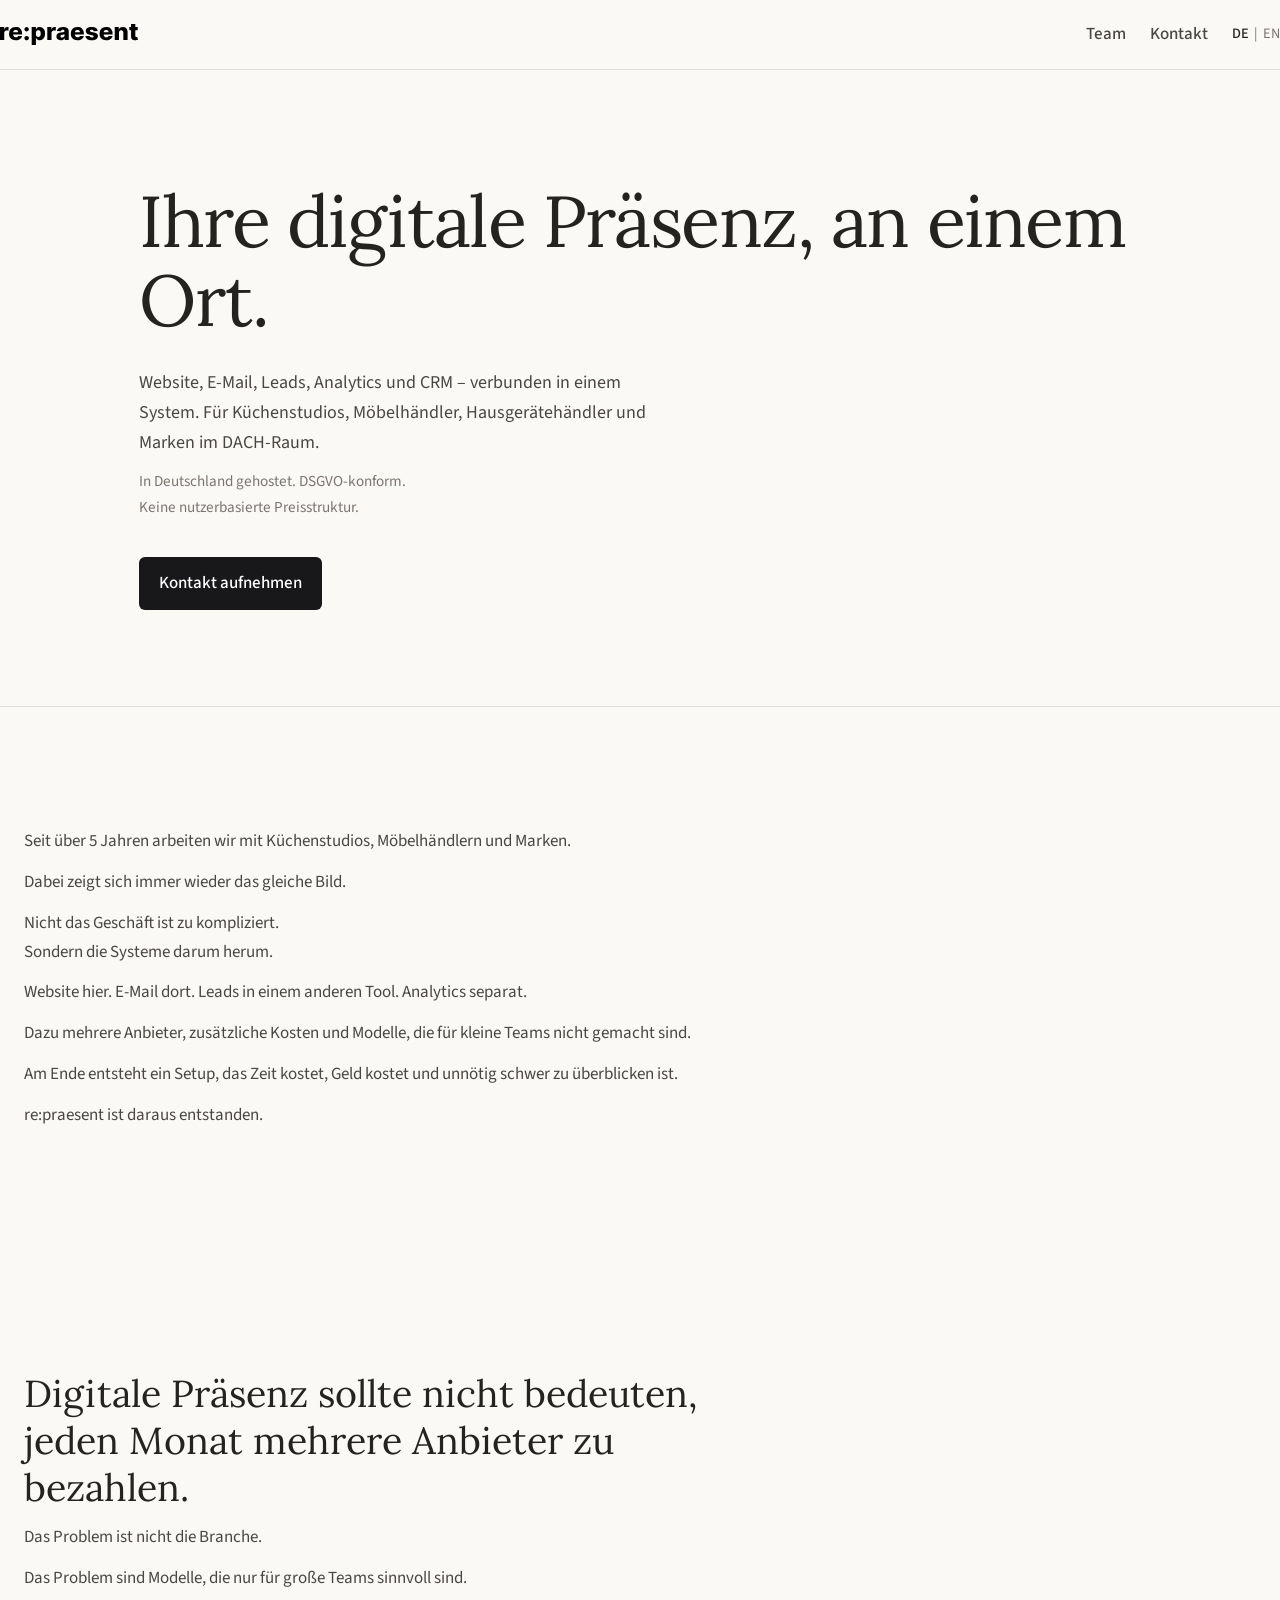
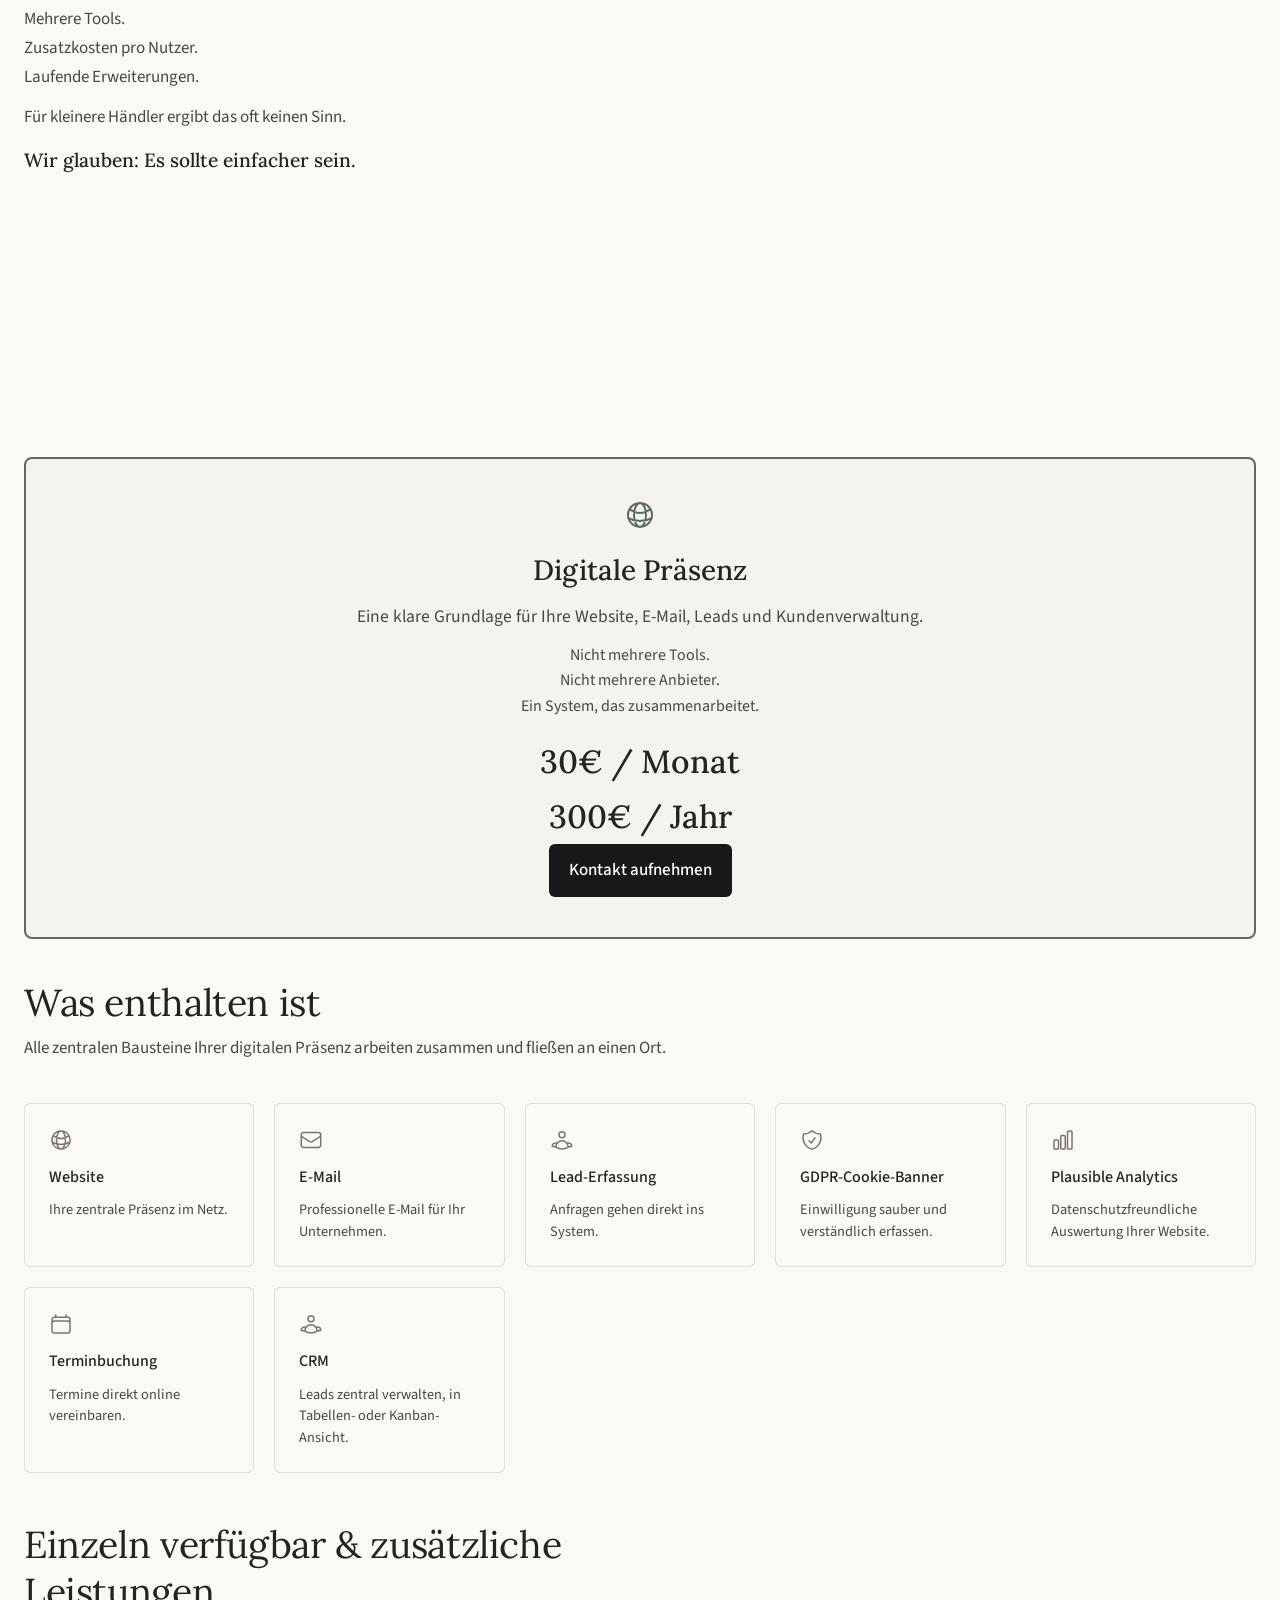
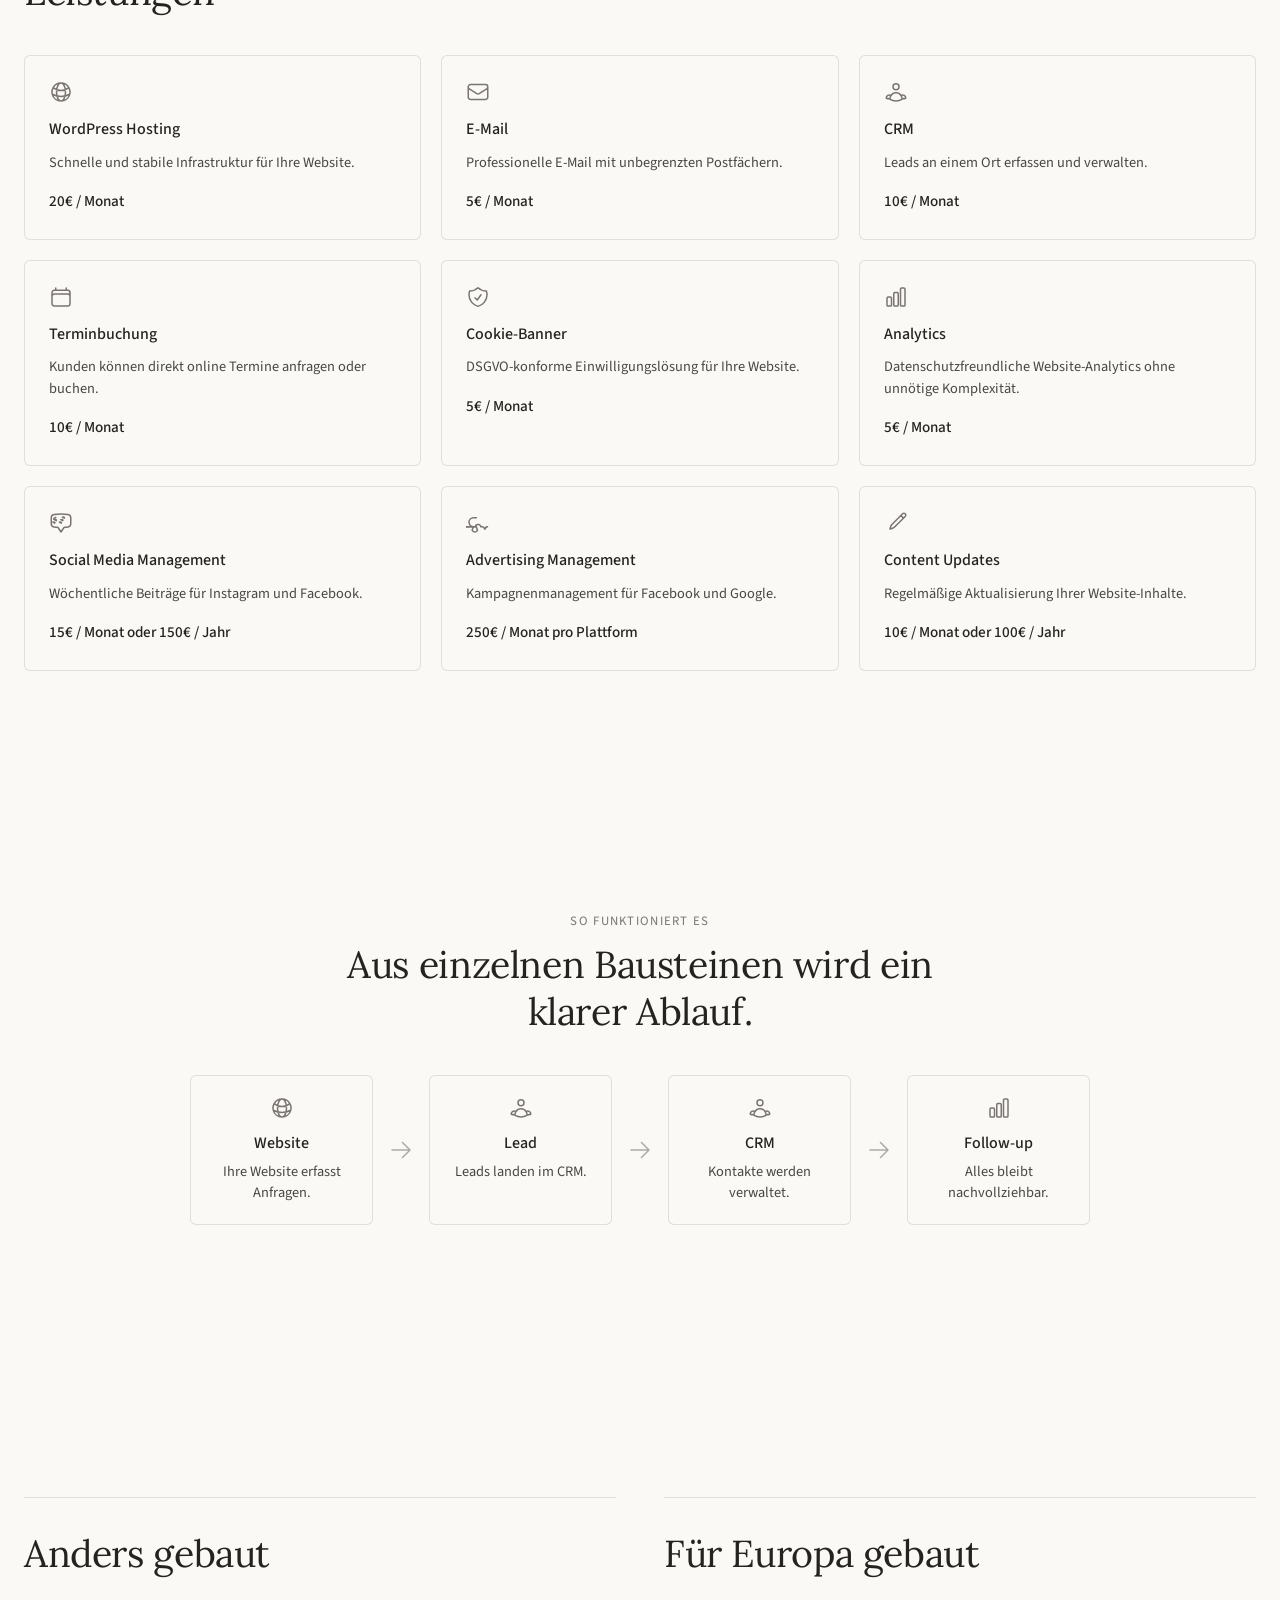
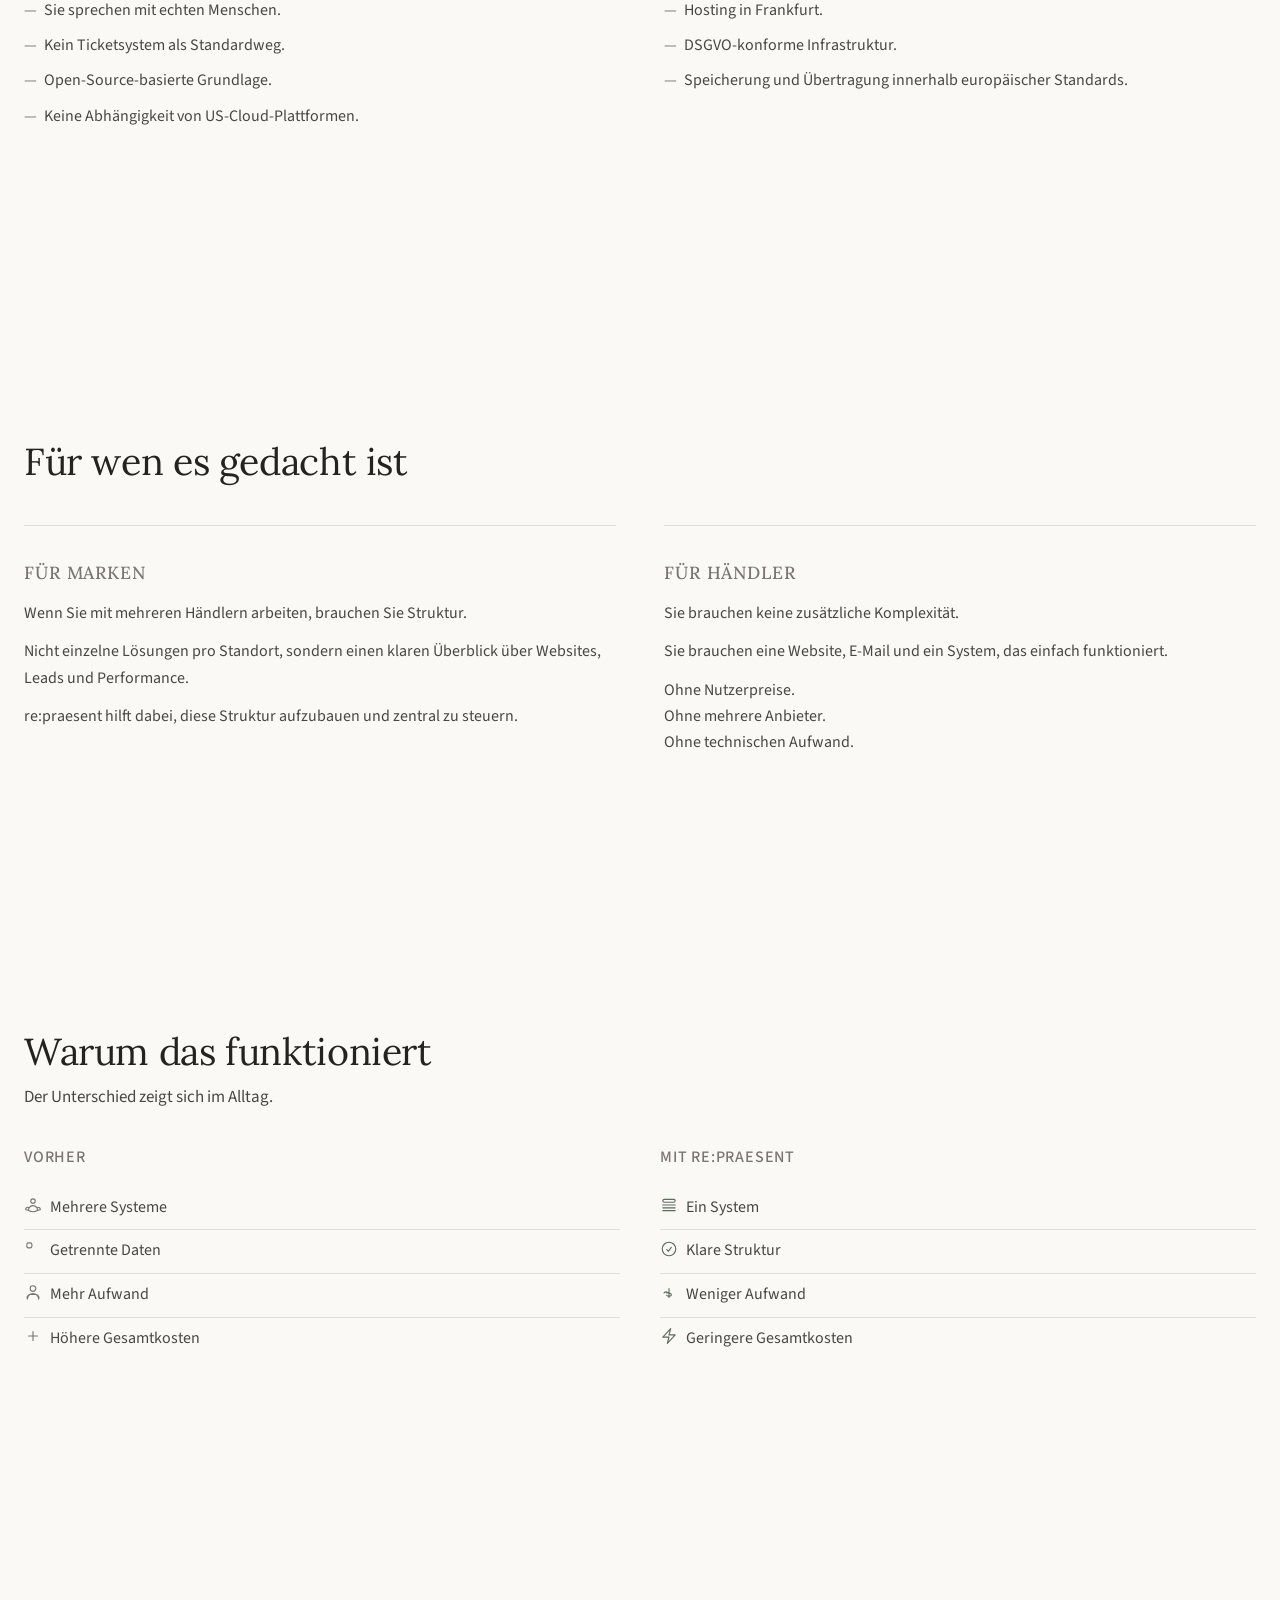
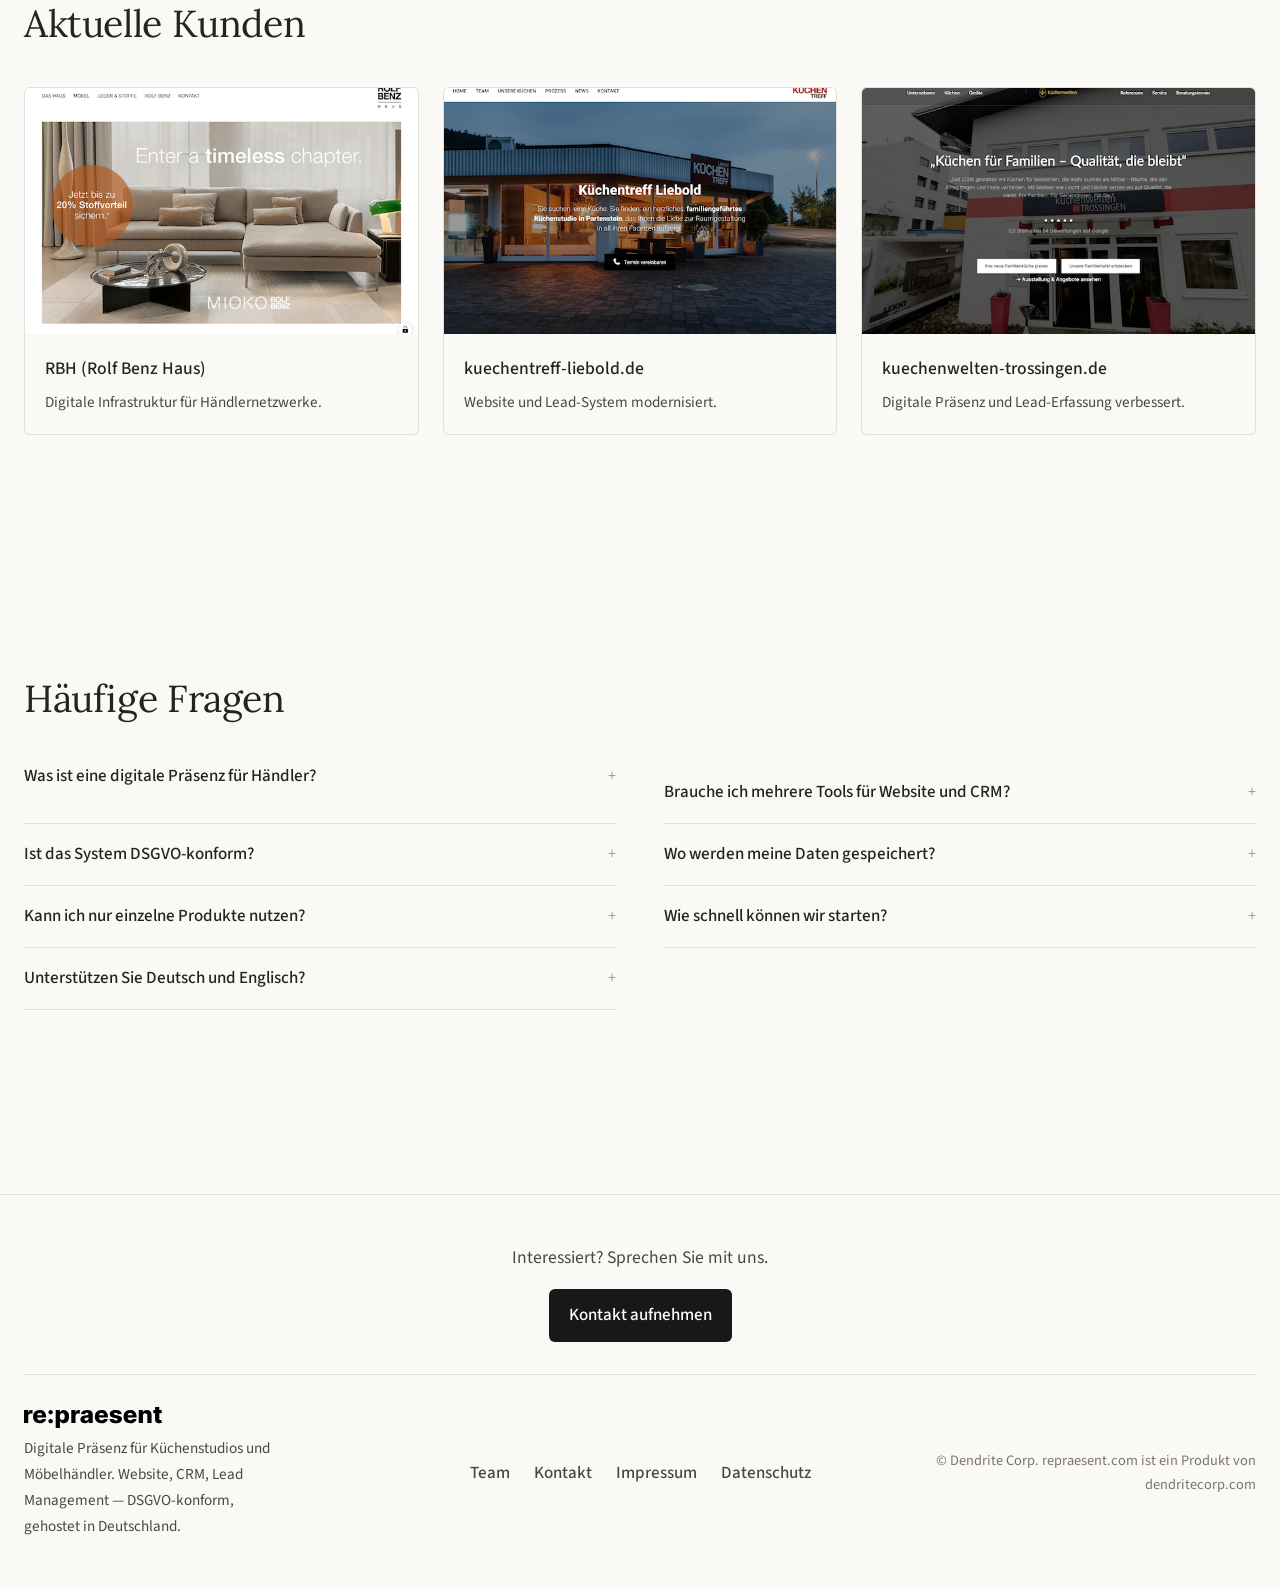
==== commit 53154d18: "v0.2.8" ====
--- a/index.html
+++ b/index.html
@@ -61,27 +61,28 @@
     </section>
 
     <section class="section story-section">
-      <div class="story-container">
-        <h2 class="story-heading">Seit über 5 Jahren arbeiten wir mit Küchenstudios, Möbelhändlern, Hausgerätehändlern und Marken.</h2>
-        <div class="story-grid">
-          <div class="story-body">
-            <p>Dabei sehen wir immer wieder das gleiche Problem: Nicht die tägliche Arbeit im Handel ist zu kompliziert, sondern die Anzahl der Systeme, Anbieter und Preismodelle, die Händler neben ihrem eigentlichen Geschäft mittragen müssen.</p>
-            <p>Website hier. E-Mail dort. Leads in einem anderen Tool. Analytics separat. Dazu laufende Kosten bei mehreren Anbietern, zusätzliche Gebühren pro Nutzer und Systeme, die nicht sauber zusammenarbeiten.</p>
-            <p>Für ein kleines oder mittelgroßes Handelsunternehmen ergibt das oft keinen Sinn. Es kostet Geld, Zeit und Aufmerksamkeit — und genau davon gibt es im Tagesgeschäft ohnehin zu wenig.</p>
-          </div>
-          <div class="story-support">
-            <p>re:praesent ist aus dieser Erfahrung entstanden: als klarere, fairere und besser verbundene Grundlage für die digitale Präsenz im Handel.</p>
-          </div>
+      <div class="story-container story-container-narrow">
+        <div class="story-body-single">
+          <p>Seit über 5 Jahren arbeiten wir mit Küchenstudios, Möbelhändlern und Marken.</p>
+          <p>Dabei zeigt sich immer wieder das gleiche Bild.</p>
+          <p>Nicht das Geschäft ist zu kompliziert.<br>Sondern die Systeme darum herum.</p>
+          <p>Website hier. E-Mail dort. Leads in einem anderen Tool. Analytics separat.</p>
+          <p>Dazu mehrere Anbieter, zusätzliche Kosten und Modelle, die für kleine Teams nicht gemacht sind.</p>
+          <p>Am Ende entsteht ein Setup, das Zeit kostet, Geld kostet und unnötig schwer zu überblicken ist.</p>
+          <p>re:praesent ist daraus entstanden.</p>
         </div>
       </div>
     </section>
 
     <section class="section industry-pricing-section">
       <div class="container">
-        <div class="section-header">
-          <h2 class="section-title">Digitale Präsenz sollte nicht bedeuten, jeden Monat mehrere Anbieter zu bezahlen.</h2>
-          <p class="section-description">Viele SaaS-Modelle wirken auf den ersten Blick günstig. In der Praxis summieren sich jedoch einzelne Tools, Zusatzfunktionen und nutzerbasierte Preise schnell zu laufenden Kosten, die für kleinere Unternehmen schwer zu rechtfertigen sind.</p>
-          <p class="positioning-statement">Wir halten das für den falschen Ansatz. Gerade im Handel braucht es keine weitere Komplexität, sondern eine verlässliche, verständliche und fair bepreiste Grundlage.</p>
+        <div class="section-header industry-copy">
+          <p>Digitale Präsenz sollte nicht bedeuten, jeden Monat mehrere Anbieter zu bezahlen.</p>
+          <p>Das Problem ist nicht die Branche.</p>
+          <p>Das Problem sind Modelle, die nur für große Teams sinnvoll sind.</p>
+          <p>Mehrere Tools.<br>Zusatzkosten pro Nutzer.<br>Laufende Erweiterungen.</p>
+          <p>Für kleinere Händler ergibt das oft keinen Sinn.</p>
+          <p>Wir glauben: Es sollte einfacher sein.</p>
         </div>
       </div>
     </section>
@@ -91,7 +92,8 @@
         <div class="main-product-card pricing-hero-card">
           <span class="pricing-hero-icon" aria-hidden="true"><svg xmlns="http://www.w3.org/2000/svg" fill="none" viewBox="0 0 24 24" stroke-width="1.5" stroke="currentColor" width="32" height="32"><path stroke-linecap="round" stroke-linejoin="round" d="M12 21a9.004 9.004 0 0 0 8.716-6.747M12 21a9.004 9.004 0 0 1-8.716-6.747M12 21c2.485 0 4.5-4.03 4.5-9S14.485 3 12 3m0 18c-2.485 0-4.5-4.03-4.5-9S9.515 3 12 3m0 0a8.997 8.997 0 0 1 7.843 4.582M12 3a8.997 8.997 0 0 0-7.843 4.582m15.686 0A11.953 11.953 0 0 1 12 10.5c-2.998 0-5.74-1.1-7.843-2.918m15.686 0A8.959 8.959 0 0 1 21 12c0 .778-.099 1.533-.284 2.253m0 0A17.919 17.919 0 0 1 12 16.5c-3.162 0-6.133-.815-8.716-2.247m0 0A9.015 9.015 0 0 1 3 12c0-1.605.42-3.113 1.157-4.418" /></svg></span>
           <h3 class="pricing-hero-title">Digitale Präsenz</h3>
-          <p class="pricing-hero-desc">Die Grundlage für Website, E-Mail, Leads, Analytics und CRM — verbunden in einem System.</p>
+          <p class="pricing-hero-desc">Eine klare Grundlage für Ihre Website, E-Mail, Leads und Kundenverwaltung.</p>
+          <p class="pricing-hero-tagline">Nicht mehrere Tools.<br>Nicht mehrere Anbieter.<br>Ein System, das zusammenarbeitet.</p>
           <p class="pricing-hero-price">30€ / Monat<br>300€ / Jahr</p>
           <a class="btn" href="contact.html">Kontakt aufnehmen</a>
         </div>
@@ -139,10 +141,9 @@
         </div>
 
         <div class="section-header" style="margin-top: 3rem;">
-          <h2 class="section-title">Einzeln verfügbar</h2>
-          <p class="section-description">Sie können das komplette Paket nutzen oder einzelne Bausteine separat buchen.</p>
-        </div>
-        <div class="product-cards product-cards-individual">
+          <h2 class="section-title">Einzeln verfügbar &amp; zusätzliche Leistungen</h2>
+        </div>
+        <div class="product-cards product-cards-merged grid-3col">
           <div class="product-card card">
             <span class="product-card-icon" aria-hidden="true"><svg xmlns="http://www.w3.org/2000/svg" fill="none" viewBox="0 0 24 24" stroke-width="1.5" stroke="currentColor" width="24" height="24"><path stroke-linecap="round" stroke-linejoin="round" d="M12 21a9.004 9.004 0 0 0 8.716-6.747M12 21a9.004 9.004 0 0 1-8.716-6.747M12 21c2.485 0 4.5-4.03 4.5-9S14.485 3 12 3m0 18c-2.485 0-4.5-4.03-4.5-9S9.515 3 12 3m0 0a8.997 8.997 0 0 1 7.843 4.582M12 3a8.997 8.997 0 0 0-7.843 4.582m15.686 0A11.953 11.953 0 0 1 12 10.5c-2.998 0-5.74-1.1-7.843-2.918m15.686 0A8.959 8.959 0 0 1 21 12c0 .778-.099 1.533-.284 2.253m0 0A17.919 17.919 0 0 1 12 16.5c-3.162 0-6.133-.815-8.716-2.247m0 0A9.015 9.015 0 0 1 3 12c0-1.605.42-3.113 1.157-4.418" /></svg></span>
             <h3 class="product-card-name">WordPress Hosting</h3>
@@ -179,6 +180,24 @@
             <p class="product-card-desc">Datenschutzfreundliche Website-Analytics ohne unnötige Komplexität.</p>
             <p class="product-card-price">5€ / Monat</p>
           </div>
+          <div class="product-card card service-card">
+            <span class="product-card-icon" aria-hidden="true"><svg xmlns="http://www.w3.org/2000/svg" fill="none" viewBox="0 0 24 24" stroke-width="1.5" stroke="currentColor" width="24" height="24"><path stroke-linecap="round" stroke-linejoin="round" d="M6.827 6.175A2.31 2.31 0 0 1 5.186 7.23c-.38.154-.576.652-.318 1.027zm6.5 0a2.31 2.31 0 0 1 1.641-.055c.38.154.576.652.318 1.027zm-1.5 2.5a2.31 2.31 0 0 1 1.641-.055c.38.154.576.652.318 1.027zm-6.5 0a2.31 2.31 0 0 1 1.641-.055c.38.154.576.652.318 1.027zm-1.5 2.5a2.31 2.31 0 0 1 1.641-.055c.38.154.576.652.318 1.027zm6.5 0a2.31 2.31 0 0 1 1.641-.055c.38.154.576.652.318 1.027z" /><path stroke-linecap="round" stroke-linejoin="round" d="M2.25 12.76c0 1.6 1.123 2.994 2.707 3.227 1.068.157 2.148.279 3.238.364.466.037.893.281 1.153.671L12 21l2.652-3.978c.26-.39.687-.634 1.153-.67 1.09-.086 2.17-.208 3.238-.365 1.584-.233 2.707-1.626 2.707-3.228V6.741c0-1.602-1.123-2.995-2.707-3.228A48.394 48.394 0 0 0 12 3c-2.392 0-4.744.175-7.043.513C3.373 3.746 2.25 5.14 2.25 6.741v6.018z" /></svg></span>
+            <h3 class="product-card-name">Social Media Management</h3>
+            <p class="product-card-desc">Wöchentliche Beiträge für Instagram und Facebook.</p>
+            <p class="product-card-price">15€ / Monat oder 150€ / Jahr</p>
+          </div>
+          <div class="product-card card service-card">
+            <span class="product-card-icon" aria-hidden="true"><svg xmlns="http://www.w3.org/2000/svg" fill="none" viewBox="0 0 24 24" stroke-width="1.5" stroke="currentColor" width="24" height="24"><path stroke-linecap="round" stroke-linejoin="round" d="M10.34 15.84c-.688-.06-1.386-.09-2.09-.09H7.5a4.5 4.5 0 1 1 0-9h.75c.704 0 1.402-.03 2.09-.09m0 9.18c.253.962.584 1.892.985 2.783.247.55.06 1.21-.463 1.511l-.657.38a2.25 2.25 0 0 1-2.712 0l-.657-.38c-.523-.301-.71-.96-.463-1.51a12.96 12.96 0 0 1 .985-2.783m0 0c-.688-.06-1.386-.09-2.09-.09H7.5a4.5 4.5 0 1 1 0-9h.75c.704 0 1.402-.03 2.09-.09m0 9.18a23.848 23.848 0 0 1-7.284 0m0 0a23.682 23.682 0 0 1-8.686 0H9.5a2.25 2.25 0 0 1 2.25-2.25h.75a2.25 2.25 0 0 1 2.25 2.25h1.5a2.25 2.25 0 0 1 2.25 2.25h.75a2.25 2.25 0 0 1 2.25-2.25H21" /></svg></span>
+            <h3 class="product-card-name">Advertising Management</h3>
+            <p class="product-card-desc">Kampagnenmanagement für Facebook und Google.</p>
+            <p class="product-card-price">250€ / Monat pro Plattform</p>
+          </div>
+          <div class="product-card card service-card">
+            <span class="product-card-icon" aria-hidden="true"><svg xmlns="http://www.w3.org/2000/svg" fill="none" viewBox="0 0 24 24" stroke-width="1.5" stroke="currentColor" width="24" height="24"><path stroke-linecap="round" stroke-linejoin="round" d="M16.862 4.487l1.687-1.688a1.875 1.875 0 1 1 2.652 2.652L10.582 16.07a4.5 4.5 0 0 1-1.897 1.13L6 18l.8-2.685a4.5 4.5 0 0 1 1.13-1.897l8.932-8.931zm0 0L19.5 7.125" /></svg></span>
+            <h3 class="product-card-name">Content Updates</h3>
+            <p class="product-card-desc">Regelmäßige Aktualisierung Ihrer Website-Inhalte.</p>
+            <p class="product-card-price">10€ / Monat oder 100€ / Jahr</p>
+          </div>
         </div>
       </div>
     </section>
@@ -189,26 +208,29 @@
           <p class="eyebrow">So funktioniert es</p>
           <h2 class="section-title">Aus einzelnen Bausteinen wird ein klarer Ablauf.</h2>
         </div>
-        <div class="flow-steps-vertical">
-          <div class="flow-step-vertical-item">
-            <span class="flow-step-icon" aria-hidden="true"><svg xmlns="http://www.w3.org/2000/svg" fill="none" viewBox="0 0 24 24" stroke-width="1.5" stroke="currentColor" width="24" height="24"><path stroke-linecap="round" stroke-linejoin="round" d="M12 21a9.004 9.004 0 0 0 8.716-6.747M12 21a9.004 9.004 0 0 1-8.716-6.747M12 21c2.485 0 4.5-4.03 4.5-9S14.485 3 12 3m0 18c-2.485 0-4.5-4.03-4.5-9S9.515 3 12 3m0 0a8.997 8.997 0 0 1 7.843 4.582M12 3a8.997 8.997 0 0 0-7.843 4.582m15.686 0A11.953 11.953 0 0 1 12 10.5c-2.998 0-5.74-1.1-7.843-2.918m15.686 0A8.959 8.959 0 0 1 21 12c0 .778-.099 1.533-.284 2.253m0 0A17.919 17.919 0 0 1 12 16.5c-3.162 0-6.133-.815-8.716-2.247m0 0A9.015 9.015 0 0 1 3 12c0-1.605.42-3.113 1.157-4.418" /></svg></span>
-            <h3>1. Website erfasst Anfragen</h3>
-            <p>Interessenten melden sich direkt über Ihre Website.</p>
-          </div>
-          <div class="flow-step-vertical-item">
-            <span class="flow-step-icon" aria-hidden="true"><svg xmlns="http://www.w3.org/2000/svg" fill="none" viewBox="0 0 24 24" stroke-width="1.5" stroke="currentColor" width="24" height="24"><path stroke-linecap="round" stroke-linejoin="round" d="M18 18.72a9.094 9.094 0 0 0 3.741-.479 3 3 0 0 0-4.682-2.72m.94 3.198.001.031c0 .225-.012.447-.037.666A11.944 11.944 0 0 1 12 21c-2.17 0-4.207-.576-5.963-1.584A6.062 6.062 0 0 1 6 18.719m12 0a5.971 5.971 0 0 0-.941-3.197m0 0A5.995 5.995 0 0 0 12 12.75a5.995 5.995 0 0 0-5.058 2.772m0 0a3 3 0 0 0-4.681 2.72 8.986 8.986 0 0 0 3.74.477m.94-3.197a5.971 5.971 0 0 0-.94 3.197M15 6.75a3 3 0 1 1-6 0 3 3 0 0 1 6 0Z" /></svg></span>
-            <h3>2. Leads landen automatisch im CRM</h3>
-            <p>Keine manuelle Übertragung, keine verstreuten Informationen.</p>
-          </div>
-          <div class="flow-step-vertical-item">
-            <span class="flow-step-icon" aria-hidden="true"><svg xmlns="http://www.w3.org/2000/svg" fill="none" viewBox="0 0 24 24" stroke-width="1.5" stroke="currentColor" width="24" height="24"><path stroke-linecap="round" stroke-linejoin="round" d="M3.75 6A2.25 2.25 0 0 1 6 3.75h2.25A2.25 2.25 0 0 1 10.5 6v2.25a2.25 2.25 0 0 1-2.25 2.25H6a2.25 2.25 0 0 1-2.25-2.25V6ZM3.75 15.75A2.25 2.25 0 0 1 6 13.5h2.25a2.25 2.25 0 0 1 2.25 2.25V18a2.25 2.25 0 0 1-2.25 2.25H6A2.25 2.25 0 0 1 3.75 18v-2.25ZM13.5 6a2.25 2.25 0 0 1 2.25-2.25H18A2.25 2.25 0 0 1 20.25 6v2.25A2.25 2.25 0 0 1 18 10.5h-2.25a2.25 2.25 0 0 1-2.25-2.25V6ZM13.5 15.75a2.25 2.25 0 0 1 2.25-2.25H18a2.25 2.25 0 0 1 2.25 2.25V18a2.25 2.25 0 0 1-2.25 2.25h-2.25a2.25 2.25 0 0 1-2.25-2.25v-2.25Z" /></svg></span>
-            <h3>3. Kontakte werden bearbeitet und nachverfolgt</h3>
-            <p>Ihr Team sieht, was offen ist und was bereits erledigt wurde.</p>
-          </div>
-          <div class="flow-step-vertical-item">
-            <span class="flow-step-icon" aria-hidden="true"><svg xmlns="http://www.w3.org/2000/svg" fill="none" viewBox="0 0 24 24" stroke-width="1.5" stroke="currentColor" width="24" height="24"><path stroke-linecap="round" stroke-linejoin="round" d="M3 13.125C3 12.504 3.504 12 4.125 12h2.25c.621 0 1.125.504 1.125 1.125v6.75C7.5 20.496 6.996 21 6.375 21h-2.25A1.125 1.125 0 0 1 3 19.875v-6.75ZM9.75 8.625c0-.621.504-1.125 1.125-1.125h2.25c.621 0 1.125.504 1.125 1.125v11.25c0 .621-.504 1.125-1.125 1.125h-2.25a1.125 1.125 0 0 1-1.125-1.125V8.625ZM16.5 4.125c0-.621.504-1.125 1.125-1.125h2.25C20.496 3 21 3.504 21 4.125v15.75c0 .621-.504 1.125-1.125 1.125h-2.25a1.125 1.125 0 0 1-1.125-1.125V4.125Z" /></svg></span>
-            <h3>4. Alles bleibt sichtbar</h3>
-            <p>Leads, Verlauf und Status bleiben an einem Ort nachvollziehbar.</p>
+        <div class="flow-cards">
+          <div class="flow-card">
+            <span class="flow-card-icon" aria-hidden="true"><svg xmlns="http://www.w3.org/2000/svg" fill="none" viewBox="0 0 24 24" stroke-width="1.5" stroke="currentColor" width="24" height="24"><path stroke-linecap="round" stroke-linejoin="round" d="M12 21a9.004 9.004 0 0 0 8.716-6.747M12 21a9.004 9.004 0 0 1-8.716-6.747M12 21c2.485 0 4.5-4.03 4.5-9S14.485 3 12 3m0 18c-2.485 0-4.5-4.03-4.5-9S9.515 3 12 3m0 0a8.997 8.997 0 0 1 7.843 4.582M12 3a8.997 8.997 0 0 0-7.843 4.582m15.686 0A11.953 11.953 0 0 1 12 10.5c-2.998 0-5.74-1.1-7.843-2.918m15.686 0A8.959 8.959 0 0 1 21 12c0 .778-.099 1.533-.284 2.253m0 0A17.919 17.919 0 0 1 12 16.5c-3.162 0-6.133-.815-8.716-2.247m0 0A9.015 9.015 0 0 1 3 12c0-1.605.42-3.113 1.157-4.418" /></svg></span>
+            <h3>Website</h3>
+            <p>Ihre Website erfasst Anfragen.</p>
+          </div>
+          <span class="flow-arrow-svg" aria-hidden="true"><svg xmlns="http://www.w3.org/2000/svg" fill="none" viewBox="0 0 24 24" stroke-width="1.5" stroke="currentColor" width="32" height="32"><path stroke-linecap="round" stroke-linejoin="round" d="M13.5 4.5 21 12m0 0-7.5 7.5M21 12H3" /></svg></span>
+          <div class="flow-card">
+            <span class="flow-card-icon" aria-hidden="true"><svg xmlns="http://www.w3.org/2000/svg" fill="none" viewBox="0 0 24 24" stroke-width="1.5" stroke="currentColor" width="24" height="24"><path stroke-linecap="round" stroke-linejoin="round" d="M18 18.72a9.094 9.094 0 0 0 3.741-.479 3 3 0 0 0-4.682-2.72m.94 3.198.001.031c0 .225-.012.447-.037.666A11.944 11.944 0 0 1 12 21c-2.17 0-4.207-.576-5.963-1.584A6.062 6.062 0 0 1 6 18.719m12 0a5.971 5.971 0 0 0-.941-3.197m0 0A5.995 5.995 0 0 0 12 12.75a5.995 5.995 0 0 0-5.058 2.772m0 0a3 3 0 0 0-4.681 2.72 8.986 8.986 0 0 0 3.74.477m.94-3.197a5.971 5.971 0 0 0-.94 3.197M15 6.75a3 3 0 1 1-6 0 3 3 0 0 1 6 0Z" /></svg></span>
+            <h3>Lead</h3>
+            <p>Leads landen im CRM.</p>
+          </div>
+          <span class="flow-arrow-svg" aria-hidden="true"><svg xmlns="http://www.w3.org/2000/svg" fill="none" viewBox="0 0 24 24" stroke-width="1.5" stroke="currentColor" width="32" height="32"><path stroke-linecap="round" stroke-linejoin="round" d="M13.5 4.5 21 12m0 0-7.5 7.5M21 12H3" /></svg></span>
+          <div class="flow-card">
+            <span class="flow-card-icon" aria-hidden="true"><svg xmlns="http://www.w3.org/2000/svg" fill="none" viewBox="0 0 24 24" stroke-width="1.5" stroke="currentColor" width="24" height="24"><path stroke-linecap="round" stroke-linejoin="round" d="M18 18.72a9.094 9.094 0 0 0 3.741-.479 3 3 0 0 0-4.682-2.72m.94 3.198.001.031c0 .225-.012.447-.037.666A11.944 11.944 0 0 1 12 21c-2.17 0-4.207-.576-5.963-1.584A6.062 6.062 0 0 1 6 18.719m12 0a5.971 5.971 0 0 0-.941-3.197m0 0A5.995 5.995 0 0 0 12 12.75a5.995 5.995 0 0 0-5.058 2.772m0 0a3 3 0 0 0-4.681 2.72 8.986 8.986 0 0 0 3.74.477m.94-3.197a5.971 5.971 0 0 0-.94 3.197M15 6.75a3 3 0 1 1-6 0 3 3 0 0 1 6 0Z" /></svg></span>
+            <h3>CRM</h3>
+            <p>Kontakte werden verwaltet.</p>
+          </div>
+          <span class="flow-arrow-svg" aria-hidden="true"><svg xmlns="http://www.w3.org/2000/svg" fill="none" viewBox="0 0 24 24" stroke-width="1.5" stroke="currentColor" width="32" height="32"><path stroke-linecap="round" stroke-linejoin="round" d="M13.5 4.5 21 12m0 0-7.5 7.5M21 12H3" /></svg></span>
+          <div class="flow-card">
+            <span class="flow-card-icon" aria-hidden="true"><svg xmlns="http://www.w3.org/2000/svg" fill="none" viewBox="0 0 24 24" stroke-width="1.5" stroke="currentColor" width="24" height="24"><path stroke-linecap="round" stroke-linejoin="round" d="M3 13.125C3 12.504 3.504 12 4.125 12h2.25c.621 0 1.125.504 1.125 1.125v6.75C7.5 20.496 6.996 21 6.375 21h-2.25A1.125 1.125 0 0 1 3 19.875v-6.75ZM9.75 8.625c0-.621.504-1.125 1.125-1.125h2.25c.621 0 1.125.504 1.125 1.125v11.25c0 .621-.504 1.125-1.125 1.125h-2.25a1.125 1.125 0 0 1-1.125-1.125V8.625ZM16.5 4.125c0-.621.504-1.125 1.125-1.125h2.25C20.496 3 21 3.504 21 4.125v15.75c0 .621-.504 1.125-1.125 1.125h-2.25a1.125 1.125 0 0 1-1.125-1.125V4.125Z" /></svg></span>
+            <h3>Follow-up</h3>
+            <p>Alles bleibt nachvollziehbar.</p>
           </div>
         </div>
       </div>
@@ -239,34 +261,6 @@
     </section>
 
     <section class="section">
-      <div class="container">
-        <div class="section-header">
-          <h2 class="section-title">Zusätzliche Leistungen</h2>
-        </div>
-        <div class="services-grid services-cards">
-          <div class="service-block card">
-            <span class="service-icon" aria-hidden="true"><svg xmlns="http://www.w3.org/2000/svg" fill="none" viewBox="0 0 24 24" stroke-width="1.5" stroke="currentColor" width="24" height="24"><path stroke-linecap="round" stroke-linejoin="round" d="M6.827 6.175A2.31 2.31 0 0 1 5.186 7.23c-.38.154-.576.652-.318 1.027zm6.5 0a2.31 2.31 0 0 1 1.641-.055c.38.154.576.652.318 1.027zm-1.5 2.5a2.31 2.31 0 0 1 1.641-.055c.38.154.576.652.318 1.027zm-6.5 0a2.31 2.31 0 0 1 1.641-.055c.38.154.576.652.318 1.027zm-1.5 2.5a2.31 2.31 0 0 1 1.641-.055c.38.154.576.652.318 1.027zm6.5 0a2.31 2.31 0 0 1 1.641-.055c.38.154.576.652.318 1.027z" /><path stroke-linecap="round" stroke-linejoin="round" d="M2.25 12.76c0 1.6 1.123 2.994 2.707 3.227 1.068.157 2.148.279 3.238.364.466.037.893.281 1.153.671L12 21l2.652-3.978c.26-.39.687-.634 1.153-.67 1.09-.086 2.17-.208 3.238-.365 1.584-.233 2.707-1.626 2.707-3.228V6.741c0-1.602-1.123-2.995-2.707-3.228A48.394 48.394 0 0 0 12 3c-2.392 0-4.744.175-7.043.513C3.373 3.746 2.25 5.14 2.25 6.741v6.018z" /></svg></span>
-            <h3>Social Media Management</h3>
-            <p class="service-desc">Wöchentliche Beiträge für Instagram und Facebook.</p>
-            <p class="service-price">15€ / Monat oder 150€ / Jahr</p>
-          </div>
-          <div class="service-block card">
-            <span class="service-icon" aria-hidden="true"><svg xmlns="http://www.w3.org/2000/svg" fill="none" viewBox="0 0 24 24" stroke-width="1.5" stroke="currentColor" width="24" height="24"><path stroke-linecap="round" stroke-linejoin="round" d="M10.34 15.84c-.688-.06-1.386-.09-2.09-.09H7.5a4.5 4.5 0 1 1 0-9h.75c.704 0 1.402-.03 2.09-.09m0 9.18c.253.962.584 1.892.985 2.783.247.55.06 1.21-.463 1.511l-.657.38a2.25 2.25 0 0 1-2.712 0l-.657-.38c-.523-.301-.71-.96-.463-1.51a12.96 12.96 0 0 1 .985-2.783m0 0c-.688-.06-1.386-.09-2.09-.09H7.5a4.5 4.5 0 1 1 0-9h.75c.704 0 1.402-.03 2.09-.09m0 9.18a23.848 23.848 0 0 1-7.284 0m0 0a23.682 23.682 0 0 1-8.686 0H9.5a2.25 2.25 0 0 1 2.25-2.25h.75a2.25 2.25 0 0 1 2.25 2.25h1.5a2.25 2.25 0 0 1 2.25 2.25h.75a2.25 2.25 0 0 1 2.25-2.25H21" /></svg></span>
-            <h3>Advertising Management</h3>
-            <p class="service-desc">Kampagnenmanagement für Facebook und Google.</p>
-            <p class="service-price">250€ / Monat pro Plattform</p>
-          </div>
-          <div class="service-block card">
-            <span class="service-icon" aria-hidden="true"><svg xmlns="http://www.w3.org/2000/svg" fill="none" viewBox="0 0 24 24" stroke-width="1.5" stroke="currentColor" width="24" height="24"><path stroke-linecap="round" stroke-linejoin="round" d="M16.862 4.487l1.687-1.688a1.875 1.875 0 1 1 2.652 2.652L10.582 16.07a4.5 4.5 0 0 1-1.897 1.13L6 18l.8-2.685a4.5 4.5 0 0 1 1.13-1.897l8.932-8.931zm0 0L19.5 7.125" /></svg></span>
-            <h3>Content Updates</h3>
-            <p class="service-desc">Regelmäßige Aktualisierung Ihrer Website-Inhalte.</p>
-            <p class="service-price">10€ / Monat oder 100€ / Jahr</p>
-          </div>
-        </div>
-      </div>
-    </section>
-
-    <section class="section">
       <div class="container container-wide">
         <div class="section-header">
           <h2 class="section-title">Für wen es gedacht ist</h2>
@@ -274,25 +268,15 @@
         <div class="audience-split">
           <div class="audience-block-brands">
             <h3>Für Marken</h3>
-            <p class="audience-intro">Wenn Sie mit mehreren Händlern arbeiten, brauchen Sie keine verstreuten Einzelauftritte, sondern eine Struktur, mit der Sie Überblick behalten und Ihre Präsenz konsistent steuern können.</p>
-            <ul class="audience-list">
-              <li><span class="audience-bullet-icon" aria-hidden="true"><svg xmlns="http://www.w3.org/2000/svg" fill="none" viewBox="0 0 24 24" stroke-width="1.5" stroke="currentColor" width="18" height="18"><path stroke-linecap="round" stroke-linejoin="round" d="M3.75 6A2.25 2.25 0 0 1 6 3.75h2.25A2.25 2.25 0 0 1 10.5 6v2.25a2.25 2.25 0 0 1-2.25 2.25H6a2.25 2.25 0 0 1-2.25-2.25V6ZM3.75 15.75A2.25 2.25 0 0 1 6 13.5h2.25a2.25 2.25 0 0 1 2.25 2.25V18a2.25 2.25 0 0 1-2.25 2.25H6A2.25 2.25 0 0 1 3.75 18v-2.25Z" /></svg></span>Händler-Websites zentral organisieren</li>
-              <li><span class="audience-bullet-icon" aria-hidden="true"><svg xmlns="http://www.w3.org/2000/svg" fill="none" viewBox="0 0 24 24" stroke-width="1.5" stroke="currentColor" width="18" height="18"><path stroke-linecap="round" stroke-linejoin="round" d="M3 13.125C3 12.504 3.504 12 4.125 12h2.25c.621 0 1.125.504 1.125 1.125v6.75C7.5 20.496 6.996 21 6.375 21h-2.25A1.125 1.125 0 0 1 3 19.875v-6.75Z" /></svg></span>Performance und Analytics an einem Ort sehen</li>
-              <li><span class="audience-bullet-icon" aria-hidden="true"><svg xmlns="http://www.w3.org/2000/svg" fill="none" viewBox="0 0 24 24" stroke-width="1.5" stroke="currentColor" width="18" height="18"><path stroke-linecap="round" stroke-linejoin="round" d="M9.813 15.904 9 18.75l-.813-2.846a4.5 4.5 0 0 0-3.09-3.09L2.25 12l2.846-.813a4.5 4.5 0 0 0 3.09-3.09L9 5.25l.813 2.846a4.5 4.5 0 0 0 3.09 3.09L15.75 12l-2.846.813a4.5 4.5 0 0 0-3.09 3.09ZM18.259 8.715 18 9.75l-.259-1.035a3.375 3.375 0 0 0-2.455-2.456L14.25 6l1.036-.259a3.375 3.375 0 0 0 2.455-2.456L18 2.25l.259 1.035a3.375 3.375 0 0 0 2.456 2.456L21.75 4.5l-1.035.259a3.375 3.375 0 0 0-2.456 2.456Z" /></svg></span>Markenpräsenz konsistent halten</li>
-              <li><span class="audience-bullet-icon" aria-hidden="true"><svg xmlns="http://www.w3.org/2000/svg" fill="none" viewBox="0 0 24 24" stroke-width="1.5" stroke="currentColor" width="18" height="18"><path stroke-linecap="round" stroke-linejoin="round" d="M3.75 3v11.25A2.25 2.25 0 0 0 6 16.5h2.25M3.75 3h-1.5m1.5 0h16.5m0 0h1.5m-1.5 0v11.25A2.25 2.25 0 0 1 18 16.5h-2.25m-7.5 0h7.5m-7.5 0-1 3 8m9 3 1 1-6 0 6-3 3" /></svg></span>Fragmentierung im Netzwerk reduzieren</li>
-            </ul>
-            <p class="audience-closing">re:praesent schafft dafür eine gemeinsame digitale Grundlage.</p>
+            <p class="audience-intro">Wenn Sie mit mehreren Händlern arbeiten, brauchen Sie Struktur.</p>
+            <p>Nicht einzelne Lösungen pro Standort, sondern einen klaren Überblick über Websites, Leads und Performance.</p>
+            <p>re:praesent hilft dabei, diese Struktur aufzubauen und zentral zu steuern.</p>
           </div>
           <div class="audience-block-retailers">
             <h3>Für Händler</h3>
-            <p class="audience-intro">Wenn Sie Ihr Tagesgeschäft führen, brauchen Sie keine zusätzliche technische Komplexität. Sie brauchen eine Website, E-Mail, Lead-Erfassung und ein einfaches System, das funktioniert.</p>
-            <ul class="audience-list">
-              <li><span class="audience-bullet-icon" aria-hidden="true"><svg xmlns="http://www.w3.org/2000/svg" fill="none" viewBox="0 0 24 24" stroke-width="1.5" stroke="currentColor" width="18" height="18"><path stroke-linecap="round" stroke-linejoin="round" d="M20.25 7.5l-.625 10.632a2.25 2.25 0 01-2.247 2.118H6.622a2.25 2.25 0 01-2.247-2.118L3.75 7.5M10 11.25h4M3.375 7.5h17.25c.621 0 1.125-.504 1.125-1.125v-1.5c0-.621-.504-1.125-1.125-1.125H3.375c-.621 0-1.125.504-1.125 1.125v1.5c0 .621.504 1.125 1.125 1.125z" /></svg></span>alles in einem Paket</li>
-              <li><span class="audience-bullet-icon" aria-hidden="true"><svg xmlns="http://www.w3.org/2000/svg" fill="none" viewBox="0 0 24 24" stroke-width="1.5" stroke="currentColor" width="18" height="18"><path stroke-linecap="round" stroke-linejoin="round" d="M3 13.125C3 12.504 3.504 12 4.125 12h2.25c.621 0 1.125.504 1.125 1.125v6.75C7.5 20.496 6.996 21 6.375 21h-2.25A1.125 1.125 0 0 1 3 19.875v-6.75Z" /></svg></span>keine nutzerbasierte Preisstruktur</li>
-              <li><span class="audience-bullet-icon" aria-hidden="true"><svg xmlns="http://www.w3.org/2000/svg" fill="none" viewBox="0 0 24 24" stroke-width="1.5" stroke="currentColor" width="18" height="18"><path stroke-linecap="round" stroke-linejoin="round" d="M21.75 6.75v10.5a2.25 2.25 0 0 1-2.25 2.25h-15a2.25 2.25 0 0 1-2.25-2.25V6.75m19.5 0A2.25 2.25 0 0 0 19.5 4.5h-15a2.25 2.25 0 0 0-2.25 2.25m19.5 0v.243a2.25 2.25 0 0 1-1.07 1.916l-7.5 4.615a2.25 2.25 0 0 1-2.36 0L3.32 8.91a2.25 2.25 0 0 1-1.07-1.916V6.75" /></svg></span>unbegrenzte E-Mail-Adressen</li>
-              <li><span class="audience-bullet-icon" aria-hidden="true"><svg xmlns="http://www.w3.org/2000/svg" fill="none" viewBox="0 0 24 24" stroke-width="1.5" stroke="currentColor" width="18" height="18"><path stroke-linecap="round" stroke-linejoin="round" d="M12 21a9.004 9.004 0 0 0 8.716-6.747M12 21a9.004 9.004 0 0 1-8.716-6.747M12 21c2.485 0 4.5-4.03 4.5-9S14.485 3 12 3m0 18c-2.485 0-4.5-4.03-4.5-9S9.515 3 12 3m0 0a8.997 8.997 0 0 1 7.843 4.582M12 3a8.997 8.997 0 0 0-7.843 4.582m15.686 0A11.953 11.953 0 0 1 12 10.5c-2.998 0-5.74-1.1-7.843-2.918m15.686 0A8.959 8.959 0 0 1 21 12c0 .778-.099 1.533-.284 2.253m0 0A17.919 17.919 0 0 1 12 16.5c-3.162 0-6.133-.815-8.716-2.247m0 0A9.015 9.015 0 0 1 3 12c0-1.605.42-3.113 1.157-4.418" /></svg></span>Hosting in Deutschland</li>
-            </ul>
-            <p class="audience-closing">Damit Sie mit weniger Tools arbeiten und den Überblick behalten.</p>
+            <p class="audience-intro">Sie brauchen keine zusätzliche Komplexität.</p>
+            <p>Sie brauchen eine Website, E-Mail und ein System, das einfach funktioniert.</p>
+            <p>Ohne Nutzerpreise.<br>Ohne mehrere Anbieter.<br>Ohne technischen Aufwand.</p>
           </div>
         </div>
       </div>
@@ -302,29 +286,28 @@
       <div class="container">
         <div class="section-header">
           <h2 class="section-title">Warum das funktioniert</h2>
-          <p class="section-description">Der Unterschied liegt nicht in einzelnen Funktionen, sondern im Alltag.</p>
+          <p class="section-description">Der Unterschied zeigt sich im Alltag.</p>
         </div>
         <div class="why-comparison">
           <div class="why-comparison-column">
             <h4>Vorher</h4>
             <ul class="why-comparison-list">
-              <li><span class="why-bullet-icon" aria-hidden="true"><svg xmlns="http://www.w3.org/2000/svg" fill="none" viewBox="0 0 24 24" stroke-width="1.5" stroke="currentColor" width="18" height="18"><path stroke-linecap="round" stroke-linejoin="round" d="M18 18.72a9.094 9.094 0 0 0 3.741-.479 3 3 0 0 0-4.682-2.72m.94 3.198.001.031c0 .225-.012.447-.037.666A11.944 11.944 0 0 1 12 21c-2.17 0-4.207-.576-5.963-1.584A6.062 6.062 0 0 1 6 18.719m12 0a5.971 5.971 0 0 0-.941-3.197m0 0A5.995 5.995 0 0 0 12 12.75a5.995 5.995 0 0 0-5.058 2.772m0 0a3 3 0 0 0-4.681 2.72 8.986 8.986 0 0 0 3.74.477m.94-3.197a5.971 5.971 0 0 0-.94 3.197M15 6.75a3 3 0 1 1-6 0 3 3 0 0 1 6 0Z" /></svg></span>mehrere Anbieter</li>
-              <li><span class="why-bullet-icon" aria-hidden="true"><svg xmlns="http://www.w3.org/2000/svg" fill="none" viewBox="0 0 24 24" stroke-width="1.5" stroke="currentColor" width="18" height="18"><path stroke-linecap="round" stroke-linejoin="round" d="M3.75 6A2.25 2.25 0 0 1 6 3.75h2.25A2.25 2.25 0 0 1 10.5 6v2.25a2.25 2.25 0 0 1-2.25 2.25H6a2.25 2.25 0 0 1-2.25-2.25V6Z" /></svg></span>getrennte Tools</li>
-              <li><span class="why-bullet-icon" aria-hidden="true"><svg xmlns="http://www.w3.org/2000/svg" fill="none" viewBox="0 0 24 24" stroke-width="1.5" stroke="currentColor" width="18" height="18"><path stroke-linecap="round" stroke-linejoin="round" d="M15.75 6a3.75 3.75 0 1 1-7.5 0 3.75 3.75 0 0 1 7.5 0ZM4.501 20.118a7.5 7.5 0 0 1 14.998-0A4.5 4.5 0 0 0 16.5 14h-9a4.5 4.5 0 0 0-2.999 6.118Z" /></svg></span>zusätzliche Nutzerkosten</li>
-              <li><span class="why-bullet-icon" aria-hidden="true"><svg xmlns="http://www.w3.org/2000/svg" fill="none" viewBox="0 0 24 24" stroke-width="1.5" stroke="currentColor" width="18" height="18"><path stroke-linecap="round" stroke-linejoin="round" d="M12 6v6m0 0v6m0-6h6m-6 0H6" /></svg></span>manueller Aufwand zwischen Systemen</li>
+              <li><span class="why-bullet-icon" aria-hidden="true"><svg xmlns="http://www.w3.org/2000/svg" fill="none" viewBox="0 0 24 24" stroke-width="1.5" stroke="currentColor" width="18" height="18"><path stroke-linecap="round" stroke-linejoin="round" d="M18 18.72a9.094 9.094 0 0 0 3.741-.479 3 3 0 0 0-4.682-2.72m.94 3.198.001.031c0 .225-.012.447-.037.666A11.944 11.944 0 0 1 12 21c-2.17 0-4.207-.576-5.963-1.584A6.062 6.062 0 0 1 6 18.719m12 0a5.971 5.971 0 0 0-.941-3.197m0 0A5.995 5.995 0 0 0 12 12.75a5.995 5.995 0 0 0-5.058 2.772m0 0a3 3 0 0 0-4.681 2.72 8.986 8.986 0 0 0 3.74.477m.94-3.197a5.971 5.971 0 0 0-.94 3.197M15 6.75a3 3 0 1 1-6 0 3 3 0 0 1 6 0Z" /></svg></span>Mehrere Systeme</li>
+              <li><span class="why-bullet-icon" aria-hidden="true"><svg xmlns="http://www.w3.org/2000/svg" fill="none" viewBox="0 0 24 24" stroke-width="1.5" stroke="currentColor" width="18" height="18"><path stroke-linecap="round" stroke-linejoin="round" d="M3.75 6A2.25 2.25 0 0 1 6 3.75h2.25A2.25 2.25 0 0 1 10.5 6v2.25a2.25 2.25 0 0 1-2.25 2.25H6a2.25 2.25 0 0 1-2.25-2.25V6Z" /></svg></span>Getrennte Daten</li>
+              <li><span class="why-bullet-icon" aria-hidden="true"><svg xmlns="http://www.w3.org/2000/svg" fill="none" viewBox="0 0 24 24" stroke-width="1.5" stroke="currentColor" width="18" height="18"><path stroke-linecap="round" stroke-linejoin="round" d="M15.75 6a3.75 3.75 0 1 1-7.5 0 3.75 3.75 0 0 1 7.5 0ZM4.501 20.118a7.5 7.5 0 0 1 14.998-0A4.5 4.5 0 0 0 16.5 14h-9a4.5 4.5 0 0 0-2.999 6.118Z" /></svg></span>Mehr Aufwand</li>
+              <li><span class="why-bullet-icon" aria-hidden="true"><svg xmlns="http://www.w3.org/2000/svg" fill="none" viewBox="0 0 24 24" stroke-width="1.5" stroke="currentColor" width="18" height="18"><path stroke-linecap="round" stroke-linejoin="round" d="M12 6v6m0 0v6m0-6h6m-6 0H6" /></svg></span>Höhere Gesamtkosten</li>
             </ul>
           </div>
           <div class="why-comparison-column with-repraesent">
             <h4>Mit re:praesent</h4>
             <ul class="why-comparison-list">
-              <li><span class="why-bullet-icon" aria-hidden="true"><svg xmlns="http://www.w3.org/2000/svg" fill="none" viewBox="0 0 24 24" stroke-width="1.5" stroke="currentColor" width="18" height="18"><path stroke-linecap="round" stroke-linejoin="round" d="M3.75 12h16.5m-16.5 3.75h16.5M3.75 19.5h16.5M5.625 4.5h12.75a1.875 1.875 0 0 1 0 3.75H5.625a1.875 1.875 0 0 1 0-3.75Z" /></svg></span>ein verbundener Aufbau</li>
-              <li><span class="why-bullet-icon" aria-hidden="true"><svg xmlns="http://www.w3.org/2000/svg" fill="none" viewBox="0 0 24 24" stroke-width="1.5" stroke="currentColor" width="18" height="18"><path stroke-linecap="round" stroke-linejoin="round" d="M9 12.75 11.25 15 15 9.75M21 12a9 9 0 1 1-18 0 9 9 0 0 1 18 0Z" /></svg></span>klarere Abläufe</li>
-              <li><span class="why-bullet-icon" aria-hidden="true"><svg xmlns="http://www.w3.org/2000/svg" fill="none" viewBox="0 0 24 24" stroke-width="1.5" stroke="currentColor" width="18" height="18"><path stroke-linecap="round" stroke-linejoin="round" d="M12 6v12m-3-2.818.879.659c1.171.879 3.07.879 4.242 0 1.172-.879 1.172-2.303 0-3.182C13.536 12.219 12.768 12 12 12c-.725 0-1.45-.22-2.003-.659-1.106-.879-2.954-.879-4.016 0-.24.173-.44.381-.586.55M9 12h.008v.008H9V12Z" /></svg></span>geringere kombinierte Kosten</li>
-              <li><span class="why-bullet-icon" aria-hidden="true"><svg xmlns="http://www.w3.org/2000/svg" fill="none" viewBox="0 0 24 24" stroke-width="1.5" stroke="currentColor" width="18" height="18"><path stroke-linecap="round" stroke-linejoin="round" d="M3.75 13.5l10.5-11.25L12 10.5h8.25L9.75 21.75 12 13.5H3.75z" /></svg></span>weniger Reibung im Tagesgeschäft</li>
+              <li><span class="why-bullet-icon" aria-hidden="true"><svg xmlns="http://www.w3.org/2000/svg" fill="none" viewBox="0 0 24 24" stroke-width="1.5" stroke="currentColor" width="18" height="18"><path stroke-linecap="round" stroke-linejoin="round" d="M3.75 12h16.5m-16.5 3.75h16.5M3.75 19.5h16.5M5.625 4.5h12.75a1.875 1.875 0 0 1 0 3.75H5.625a1.875 1.875 0 0 1 0-3.75Z" /></svg></span>Ein System</li>
+              <li><span class="why-bullet-icon" aria-hidden="true"><svg xmlns="http://www.w3.org/2000/svg" fill="none" viewBox="0 0 24 24" stroke-width="1.5" stroke="currentColor" width="18" height="18"><path stroke-linecap="round" stroke-linejoin="round" d="M9 12.75 11.25 15 15 9.75M21 12a9 9 0 1 1-18 0 9 9 0 0 1 18 0Z" /></svg></span>Klare Struktur</li>
+              <li><span class="why-bullet-icon" aria-hidden="true"><svg xmlns="http://www.w3.org/2000/svg" fill="none" viewBox="0 0 24 24" stroke-width="1.5" stroke="currentColor" width="18" height="18"><path stroke-linecap="round" stroke-linejoin="round" d="M12 6v12m-3-2.818.879.659c1.171.879 3.07.879 4.242 0 1.172-.879 1.172-2.303 0-3.182C13.536 12.219 12.768 12 12 12c-.725 0-1.45-.22-2.003-.659-1.106-.879-2.954-.879-4.016 0-.24.173-.44.381-.586.55M9 12h.008v.008H9V12Z" /></svg></span>Weniger Aufwand</li>
+              <li><span class="why-bullet-icon" aria-hidden="true"><svg xmlns="http://www.w3.org/2000/svg" fill="none" viewBox="0 0 24 24" stroke-width="1.5" stroke="currentColor" width="18" height="18"><path stroke-linecap="round" stroke-linejoin="round" d="M3.75 13.5l10.5-11.25L12 10.5h8.25L9.75 21.75 12 13.5H3.75z" /></svg></span>Geringere Gesamtkosten</li>
             </ul>
           </div>
         </div>
-        <p class="why-conclusion">Sie arbeiten mit weniger Systemen und verlieren weniger Zeit zwischen ihnen.</p>
       </div>
     </section>
 
@@ -334,27 +317,33 @@
           <h2 class="section-title">Aktuelle Kunden</h2>
         </div>
         <div class="client-cards">
-          <div class="client-card">
-            <div class="client-card-image"><span>Image</span></div>
+          <a class="client-card" href="https://rolfbenz-haus-berlin.de" target="_blank" rel="noopener">
+            <div class="client-card-image">
+              <img src="assets/screenshots/rolfbenz-haus-berlin.de.png" alt="RBH (Rolf Benz Haus)" />
+            </div>
             <div class="client-card-body">
               <h3>RBH (Rolf Benz Haus)</h3>
               <p>Digitale Infrastruktur für Händlernetzwerke.</p>
             </div>
-          </div>
-          <div class="client-card">
-            <div class="client-card-image"><span>Image</span></div>
+          </a>
+          <a class="client-card" href="https://kuechentreff-liebold.de" target="_blank" rel="noopener">
+            <div class="client-card-image">
+              <img src="assets/screenshots/kuechentreff-liebold.de.png" alt="kuechentreff-liebold.de" />
+            </div>
             <div class="client-card-body">
               <h3>kuechentreff-liebold.de</h3>
               <p>Website und Lead-System modernisiert.</p>
             </div>
-          </div>
-          <div class="client-card">
-            <div class="client-card-image"><span>Image</span></div>
+          </a>
+          <a class="client-card" href="https://kuechenwelten-trossingen.de" target="_blank" rel="noopener">
+            <div class="client-card-image">
+              <img src="assets/screenshots/kuechenwelten-trossingen.de.png" alt="kuechenwelten-trossingen.de" />
+            </div>
             <div class="client-card-body">
               <h3>kuechenwelten-trossingen.de</h3>
               <p>Digitale Präsenz und Lead-Erfassung verbessert.</p>
             </div>
-          </div>
+          </a>
         </div>
       </div>
     </section>
--- a/css/styles.css
+++ b/css/styles.css
@@ -1,4 +1,4 @@
-/* repraesent.com v0.2.7 — Design tokens & base
+/* repraesent.com v0.2.8 — Design tokens & base
  *
  * TYPOGRAPHY SCALE
  * H1 (hero):    clamp(3rem, 6vw, 4.5rem), lh 1.1, serif
@@ -292,19 +292,21 @@
   display: inline-flex;
   align-items: center;
   justify-content: center;
-  padding: 0.65rem 1.25rem;
+  background: #18181b;
+  color: #fff;
+  padding: 12px 20px;
+  border-radius: 6px;
   font: inherit;
   font-weight: 500;
-  color: var(--bg-primary);
-  background: var(--text-primary);
   border: none;
-  border-radius: 4px;
   cursor: pointer;
-  transition: background 220ms ease, color 220ms ease, transform 220ms ease;
+  transition: all 0.2s ease;
 }
 
 .btn:hover {
-  background: var(--accent-hover);
+  background: #000;
+  color: #fff;
+  opacity: 0.9;
 }
 
 .btn:focus-visible {
@@ -512,6 +514,10 @@
   gap: 1.25rem;
 }
 
+.product-cards.grid-3col {
+  grid-template-columns: repeat(3, 1fr);
+}
+
 .product-card {
   display: flex;
   flex-direction: column;
@@ -544,10 +550,6 @@
   color: var(--text-primary);
   font-size: 0.95rem;
   margin: 0.5rem 0 0;
-}
-
-.main-product-card .btn {
-  margin-top: 1rem;
 }
 
 .included-note {
@@ -659,6 +661,61 @@
   color: var(--text-secondary);
   font-size: 0.98rem;
   line-height: 1.5;
+}
+
+/* How it works — horizontal flow cards */
+.flow-cards {
+  display: flex;
+  flex-wrap: wrap;
+  align-items: stretch;
+  justify-content: center;
+  gap: 0.5rem 1rem;
+  margin: 2rem auto;
+  max-width: 900px;
+}
+
+.flow-card {
+  flex: 1 1 140px;
+  min-width: 120px;
+  max-width: 200px;
+  border: 1px solid var(--border);
+  border-radius: 6px;
+  padding: 1.25rem 1rem;
+  text-align: center;
+  background: var(--bg-primary);
+}
+
+.flow-card-icon {
+  display: inline-flex;
+  color: var(--text-muted);
+  margin-bottom: 0.5rem;
+}
+
+.flow-card h3 {
+  font-family: inherit;
+  font-size: 1rem;
+  font-weight: 500;
+  margin: 0 0 0.35rem;
+}
+
+.flow-card p {
+  margin: 0;
+  color: var(--text-secondary);
+  font-size: 0.9rem;
+  line-height: 1.45;
+}
+
+.flow-arrow-svg {
+  display: flex;
+  align-items: center;
+  color: var(--text-muted);
+  flex-shrink: 0;
+}
+
+.flow-arrow-svg svg {
+  width: 24px;
+  height: 24px;
+  opacity: 0.6;
 }
 
 /* Story section — 2-column editorial */
@@ -721,6 +778,48 @@
   line-height: 1.5;
 }
 
+.story-container-narrow {
+  max-width: 800px;
+}
+
+.story-body-single {
+  max-width: 800px;
+}
+
+.story-body-single p {
+  margin: 0 0 0.75rem;
+  color: var(--text-secondary);
+  line-height: 1.7;
+  font-size: 1.0625rem;
+}
+
+.story-body-single p:last-child {
+  margin-bottom: 0;
+}
+
+.industry-copy p {
+  margin: 0 0 0.75rem;
+  color: var(--text-secondary);
+  line-height: 1.7;
+  font-size: 1.0625rem;
+}
+
+.industry-copy p:first-child {
+  font-family: "Lora", Georgia, serif;
+  font-size: clamp(1.85rem, 3vw, 2.35rem);
+  font-weight: 400;
+  color: var(--text-primary);
+  line-height: 1.25;
+}
+
+.industry-copy p:last-child {
+  margin-bottom: 0;
+  font-family: "Lora", Georgia, serif;
+  font-size: 1.2rem;
+  font-weight: 500;
+  color: var(--text-primary);
+}
+
 .story-resolution {
   font-family: "Lora", Georgia, serif;
   font-size: 1.25rem;
@@ -754,8 +853,27 @@
 
 .pricing-hero-card .pricing-hero-desc {
   color: var(--text-secondary);
+  margin: 0 0 0.75rem;
+  line-height: 1.6;
+}
+
+.pricing-hero-card .pricing-hero-tagline {
+  color: var(--text-secondary);
   margin: 0 0 1rem;
   line-height: 1.6;
+  font-size: 1rem;
+}
+
+.main-product-card.pricing-hero-card {
+  padding: 2.5rem 3rem;
+}
+
+.main-product-card .pricing-hero-title {
+  font-size: 1.75rem;
+}
+
+.main-product-card .pricing-hero-desc {
+  font-size: 1.1rem;
 }
 
 .pricing-hero-card .pricing-hero-features {
@@ -877,6 +995,13 @@
   display: flex;
   align-items: center;
   justify-content: center;
+  overflow: hidden;
+}
+
+.client-card-image img {
+  width: 100%;
+  height: 100%;
+  object-fit: cover;
 }
 
 .client-card-image span {
@@ -1107,8 +1232,21 @@
   margin: 0 0 0.75rem;
 }
 
+.audience-block-brands p,
+.audience-block-retailers p {
+  margin: 0 0 0.75rem;
+  color: var(--text-secondary);
+  font-size: 1rem;
+  line-height: 1.65;
+}
+
+.audience-block-brands p:last-child,
+.audience-block-retailers p:last-child {
+  margin-bottom: 0;
+}
+
 .audience-intro {
-  margin: 0 0 1rem;
+  margin: 0 0 0.5rem;
   color: var(--text-secondary);
   font-size: 1rem;
   line-height: 1.65;
@@ -1656,6 +1794,19 @@
     grid-template-columns: 1fr;
   }
 
+  .product-cards.grid-3col {
+    grid-template-columns: 1fr;
+  }
+
+  .flow-cards {
+    flex-direction: column;
+    align-items: center;
+  }
+
+  .flow-arrow-svg {
+    transform: rotate(90deg);
+  }
+
   .faq-items {
     grid-template-columns: 1fr;
   }
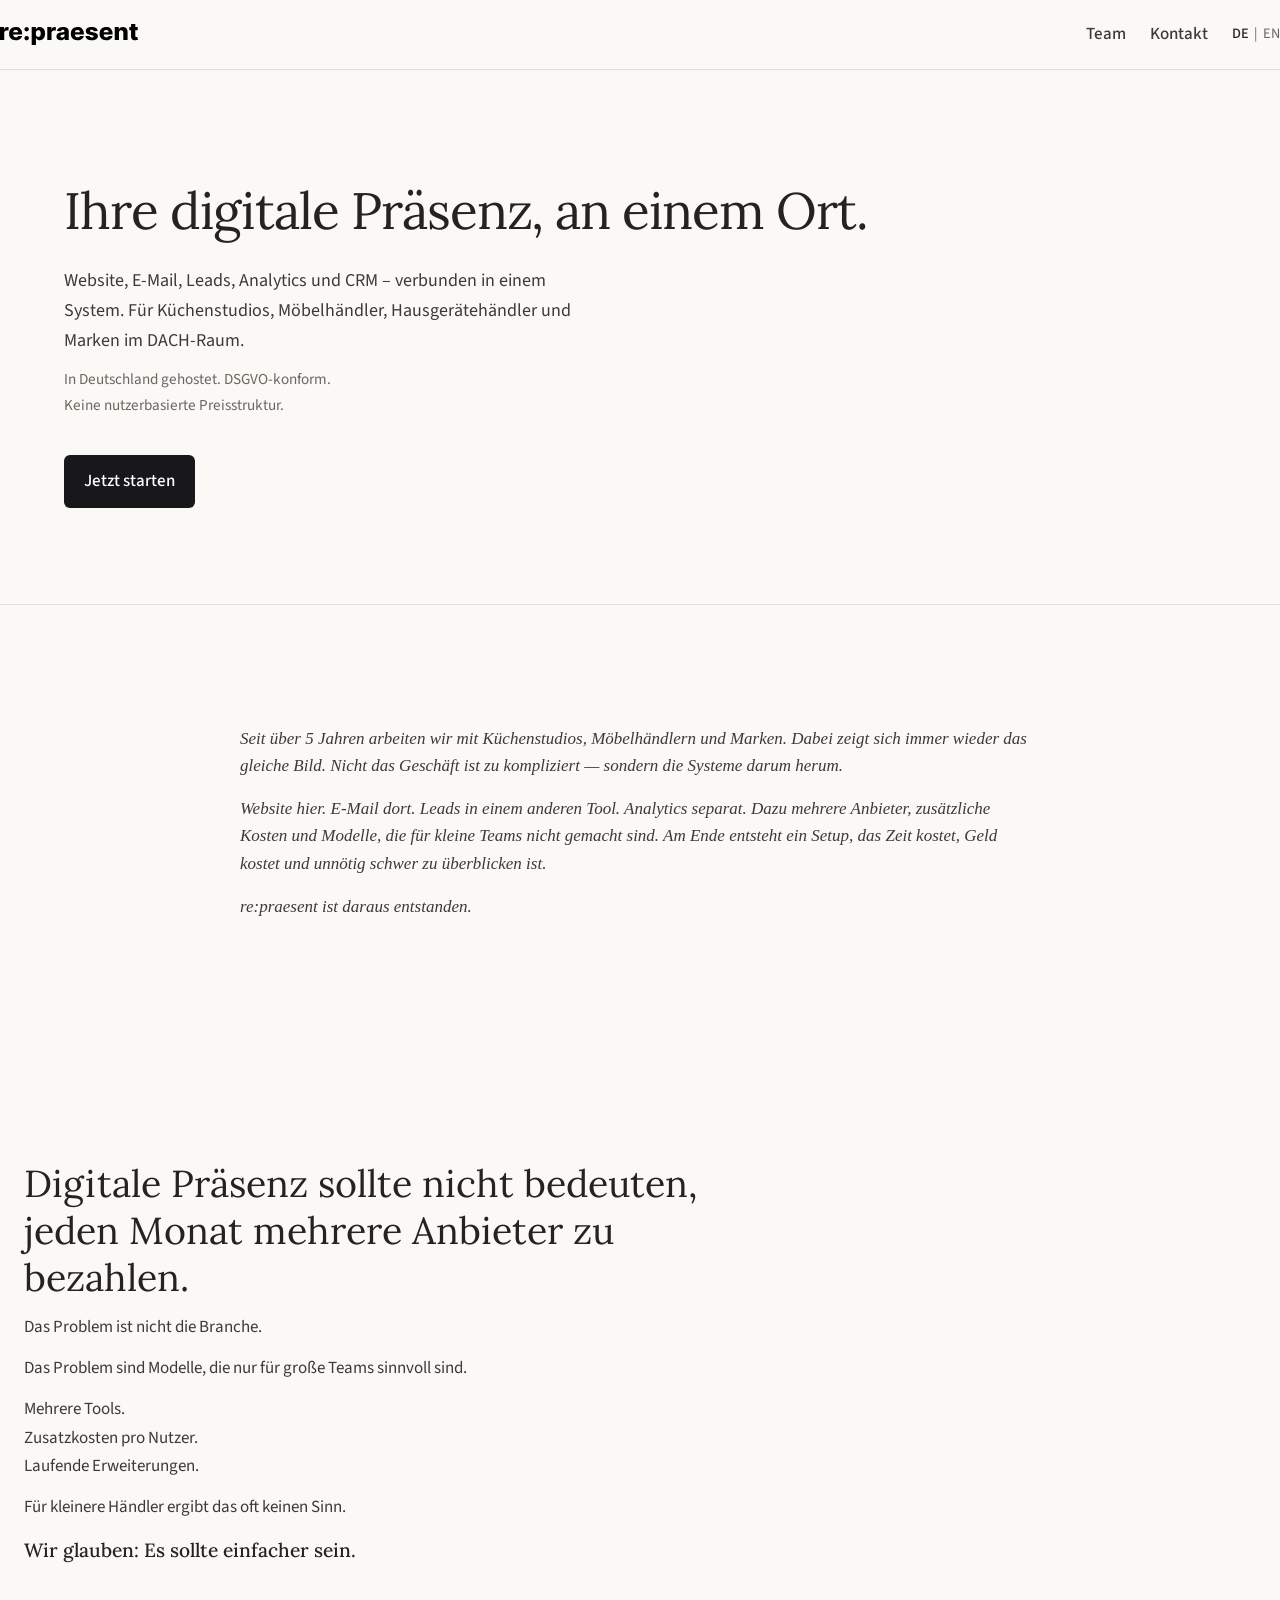
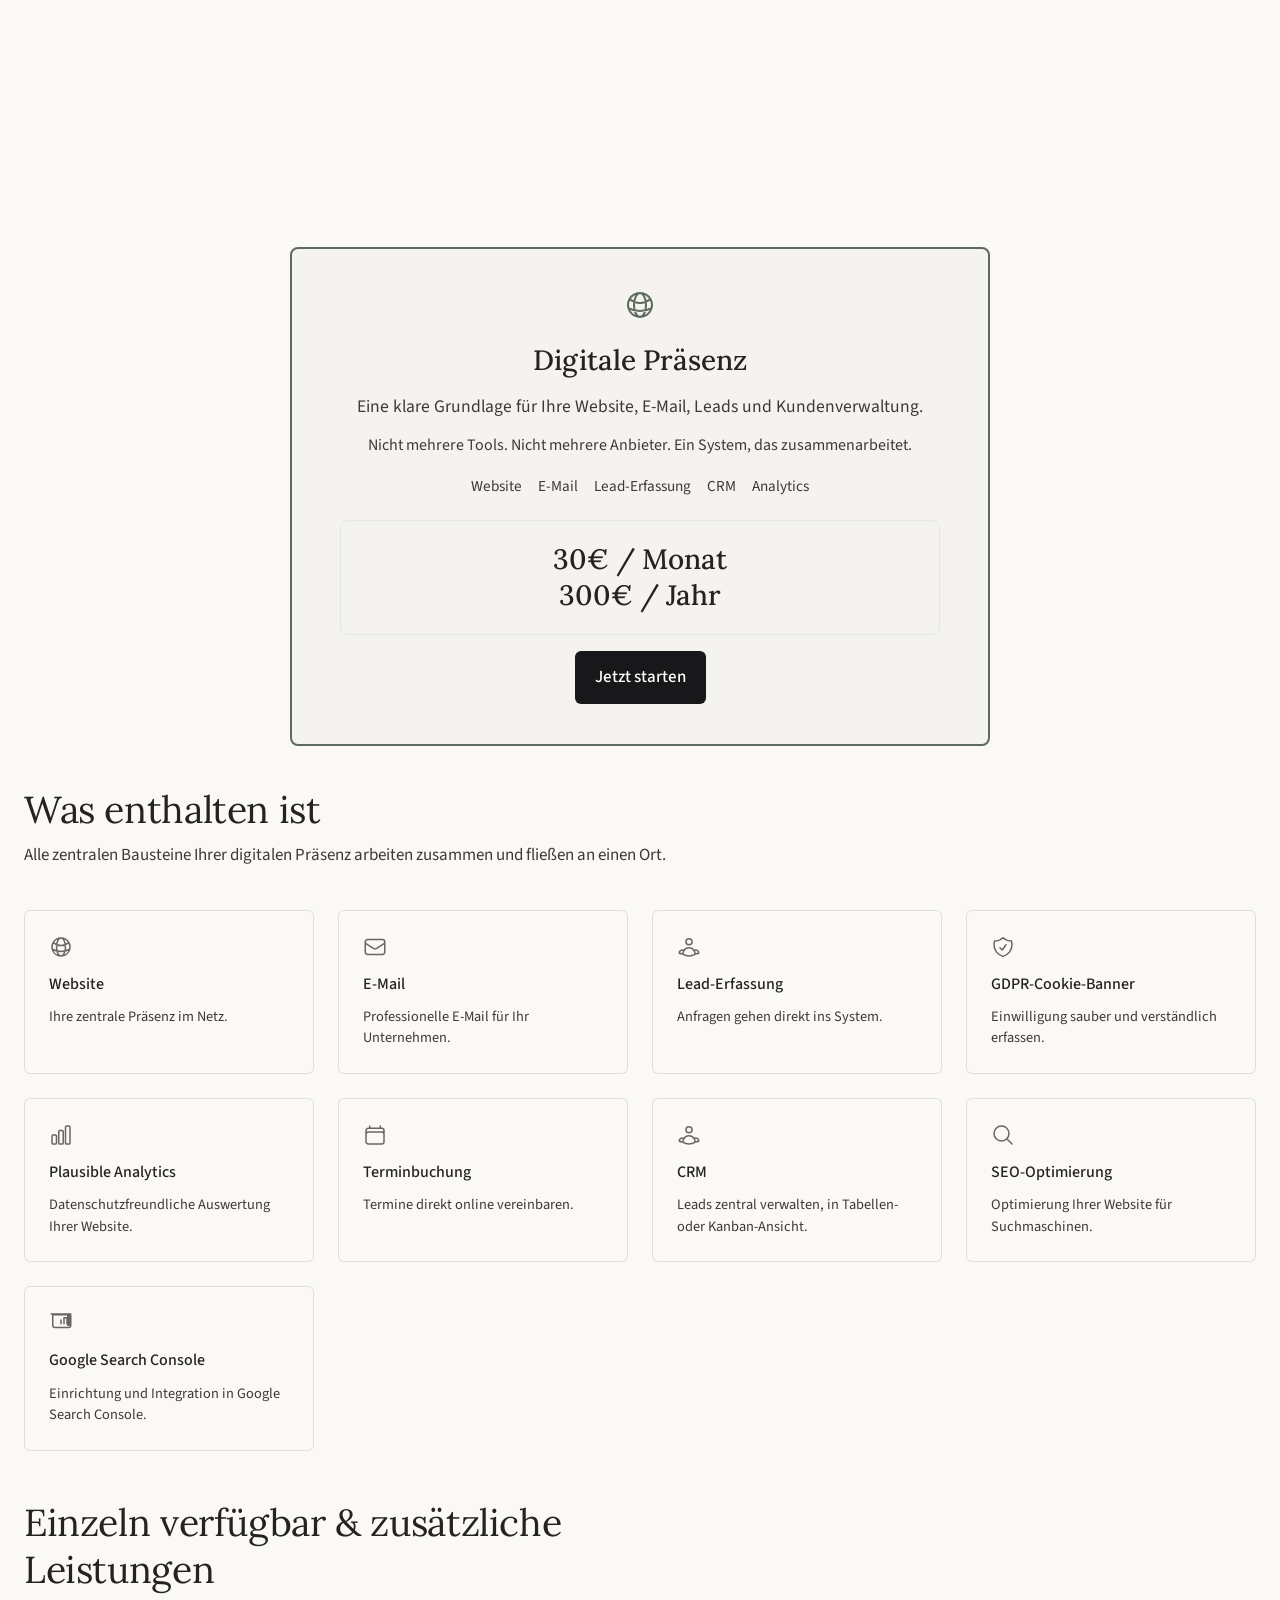
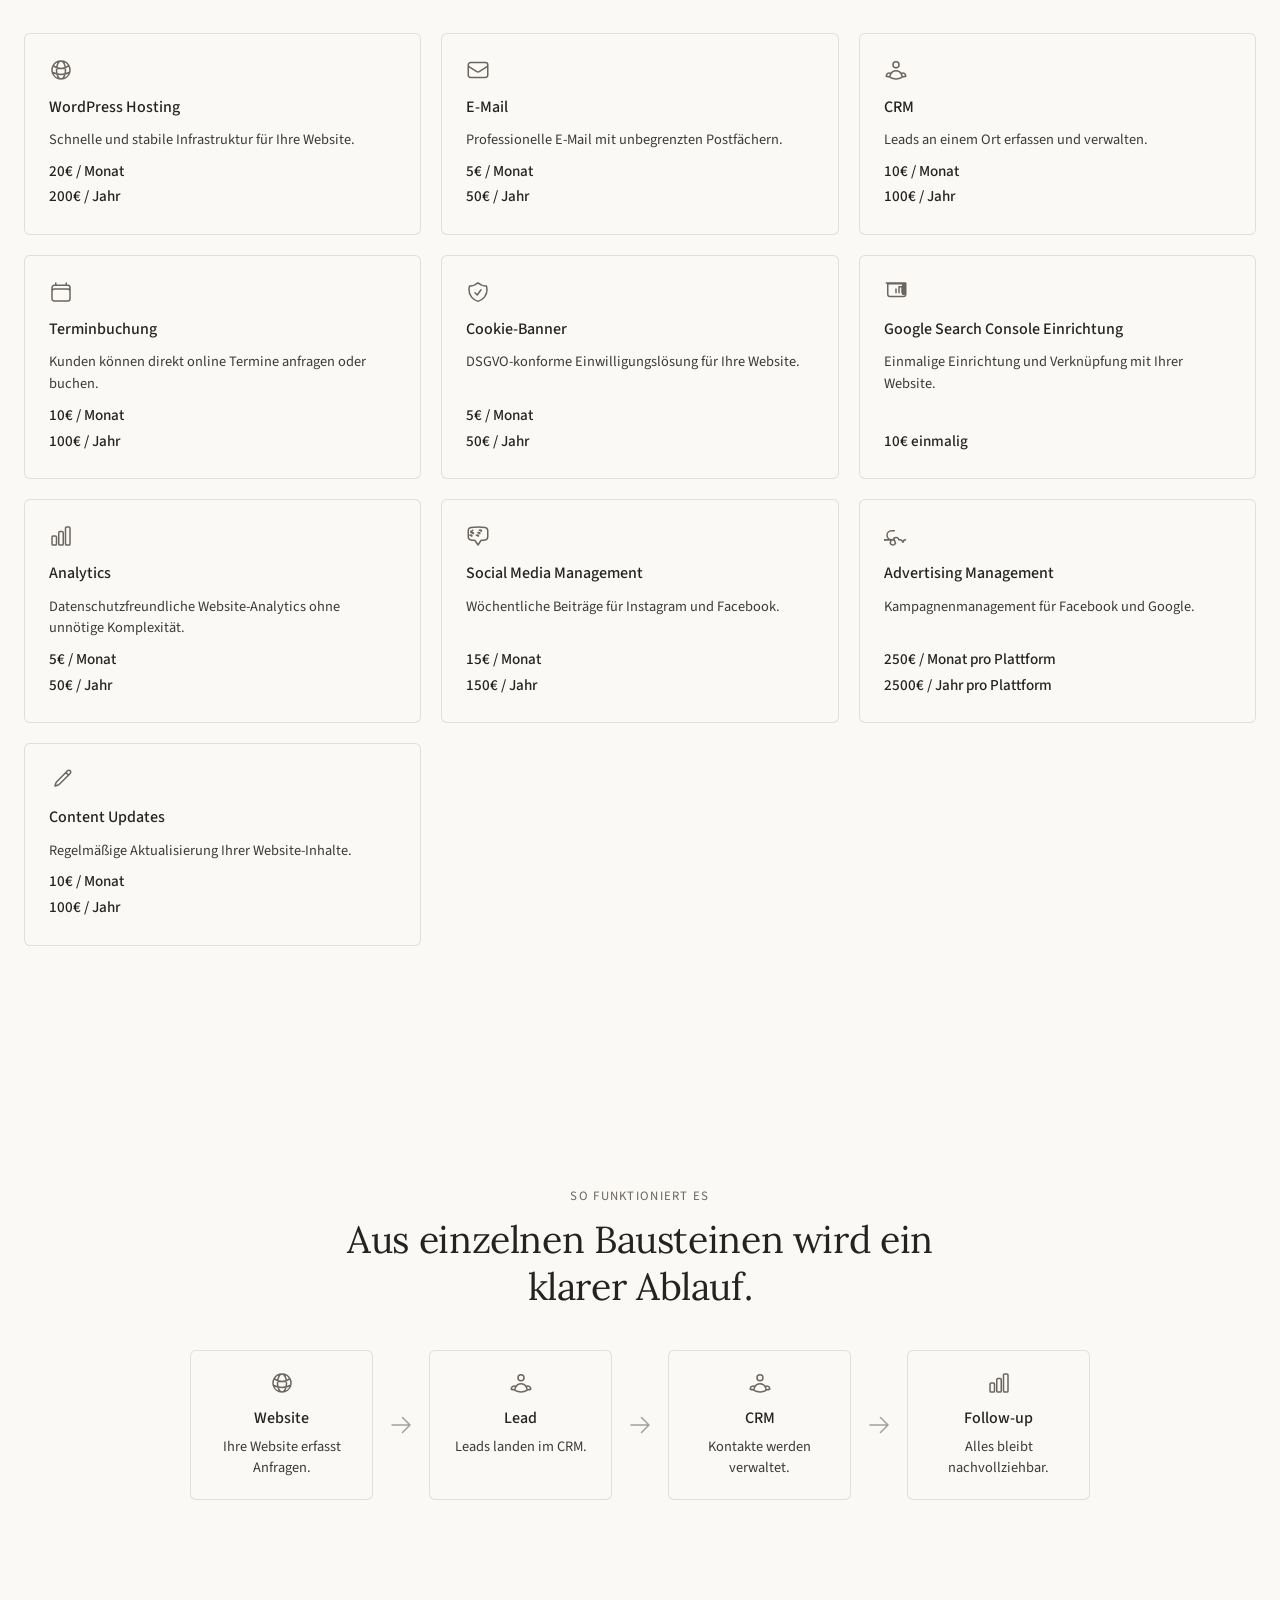
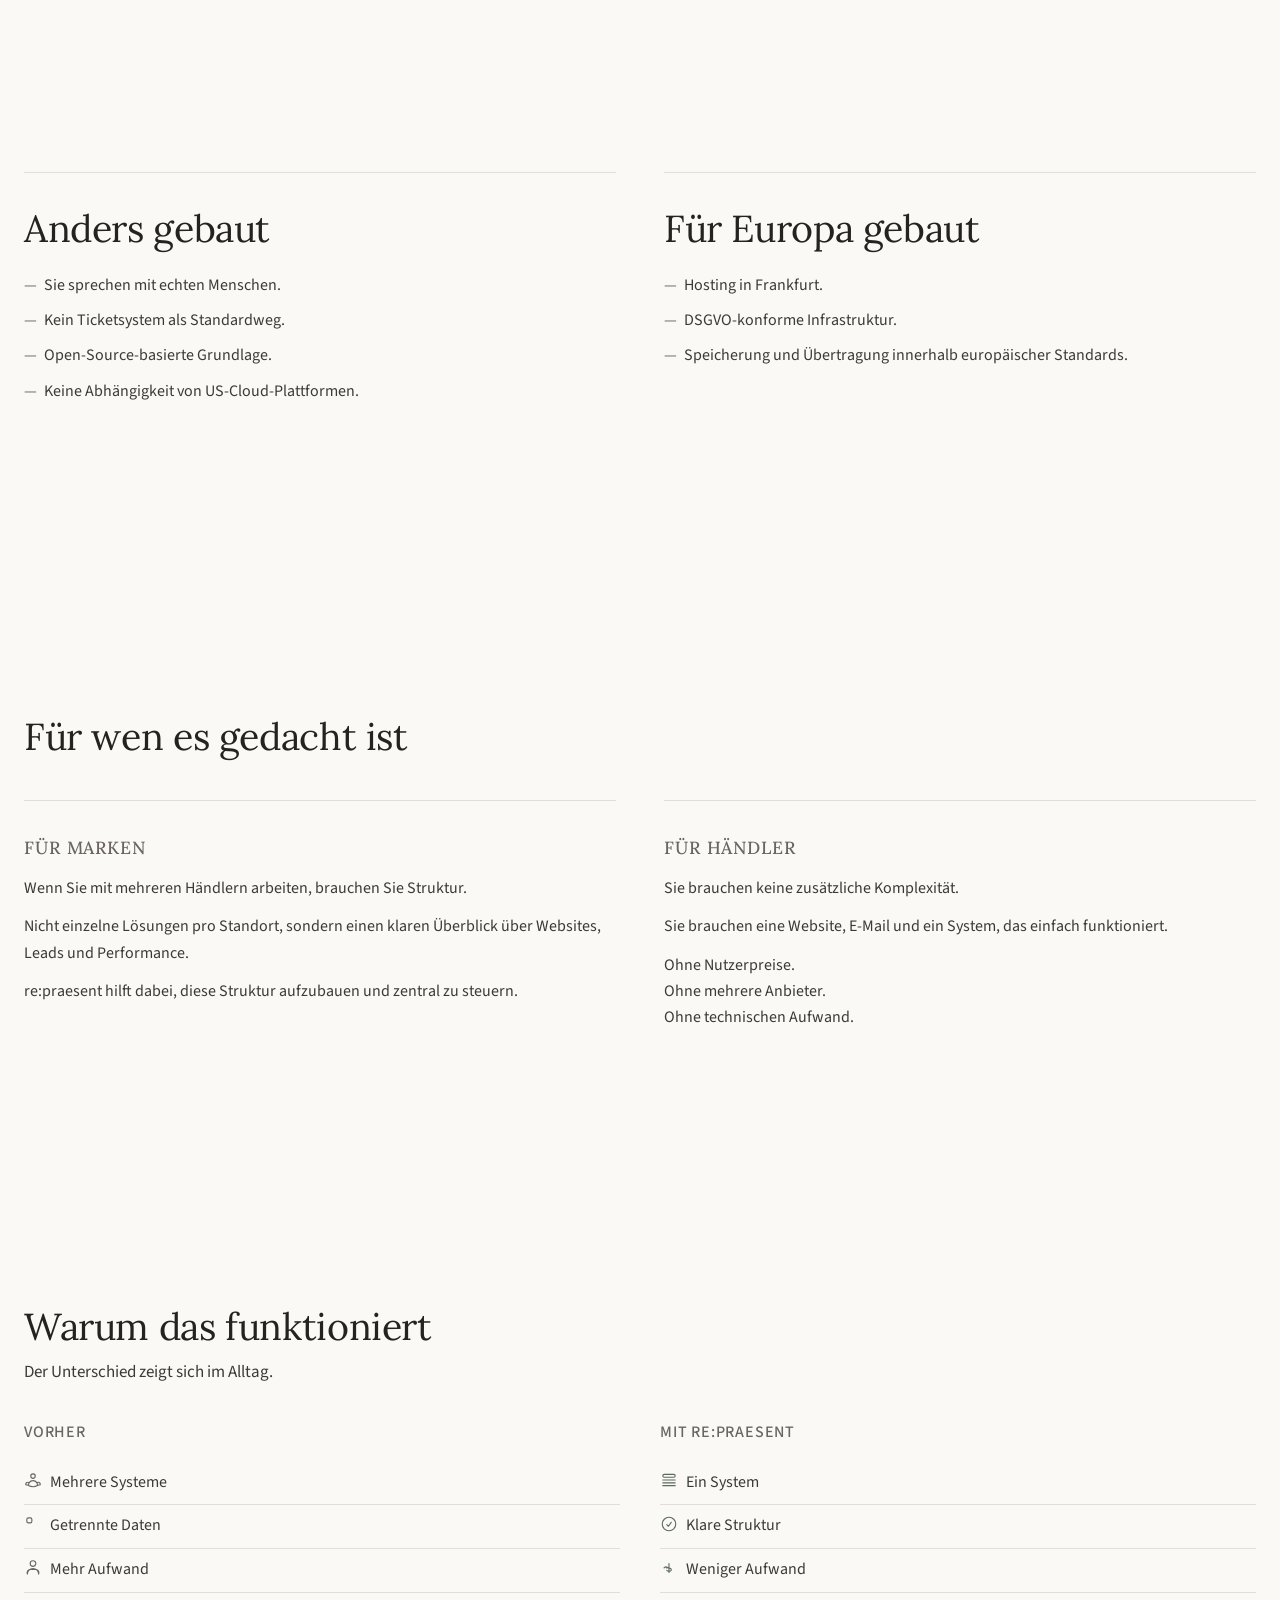
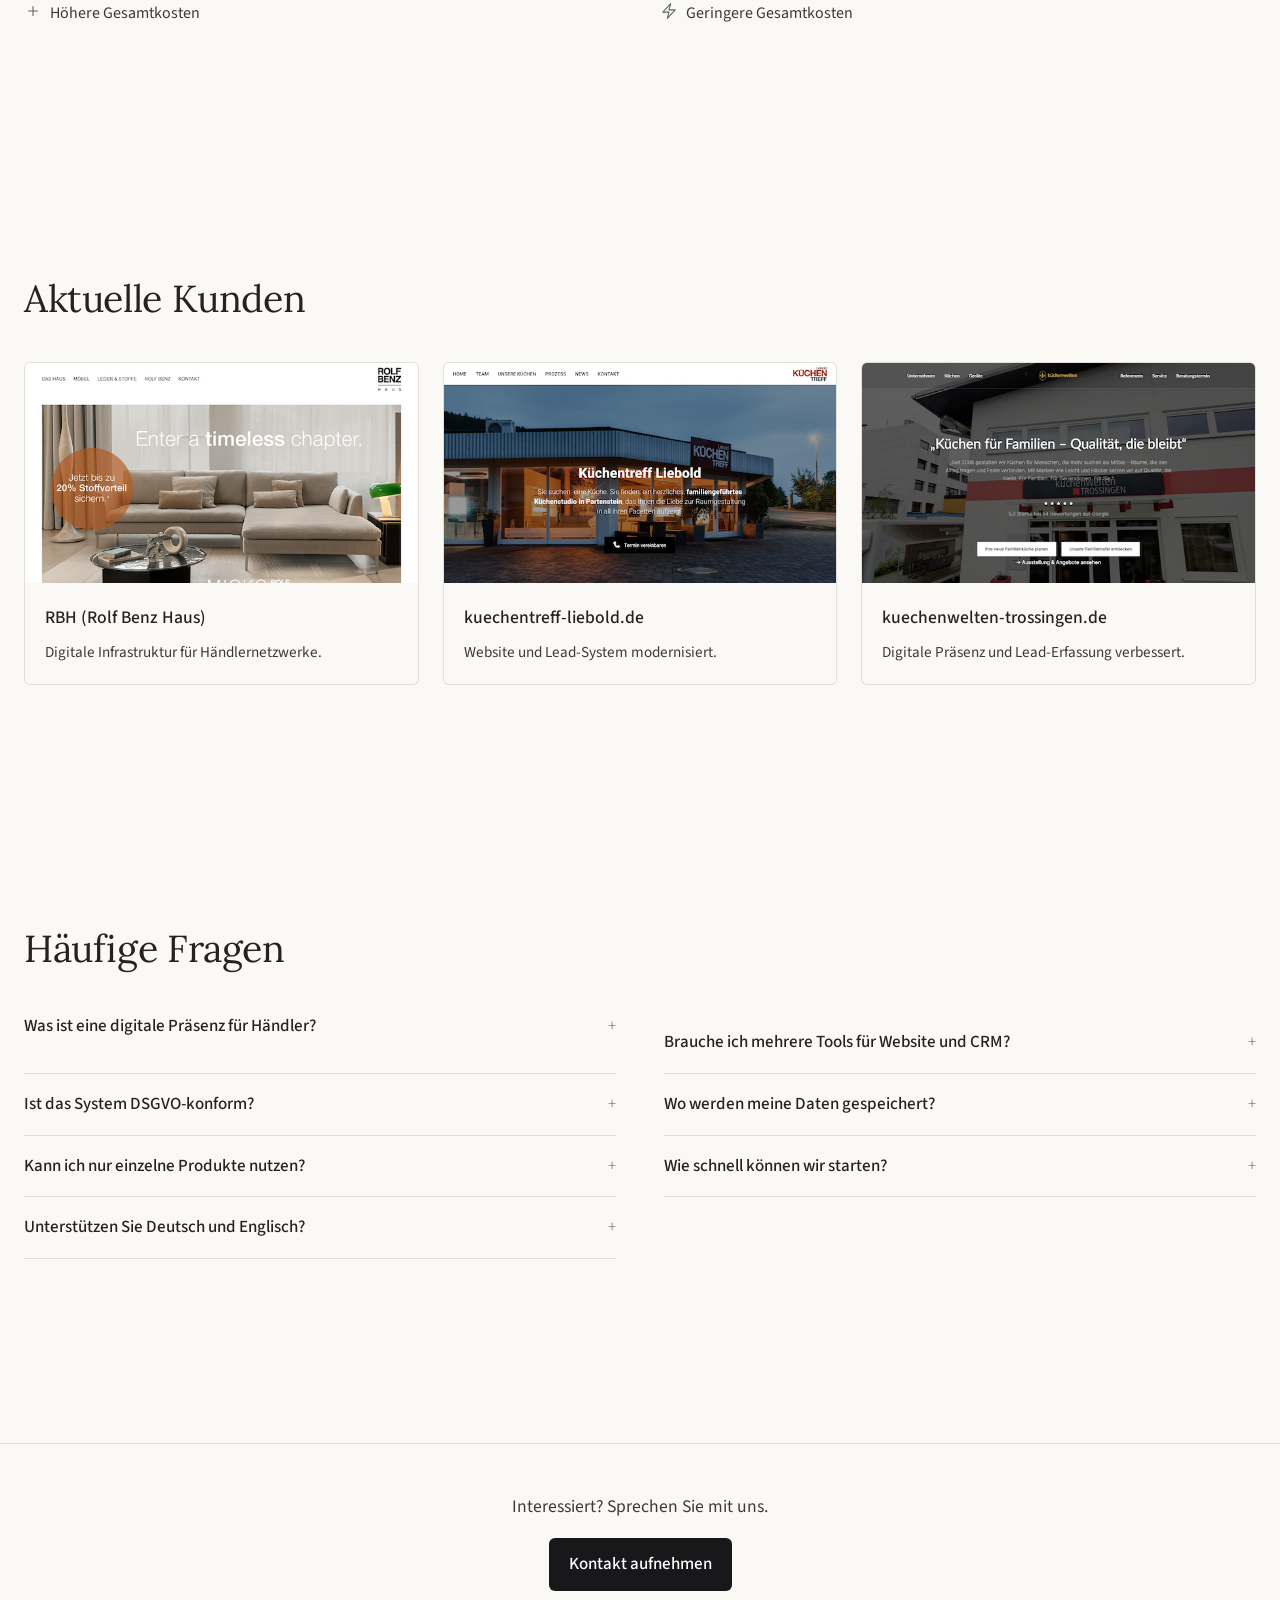
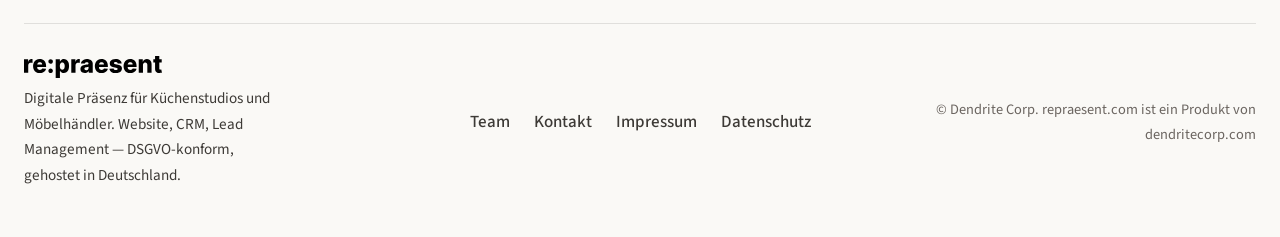
==== commit 4dbd43ab: "v0.2.9" ====
--- a/index.html
+++ b/index.html
@@ -56,19 +56,15 @@
         <h1 class="hero-title">Ihre digitale Präsenz, an einem Ort.</h1>
         <p class="hero-text">Website, E-Mail, Leads, Analytics und CRM – verbunden in einem System. Für Küchenstudios, Möbelhändler, Hausgerätehändler und Marken im DACH-Raum.</p>
         <p class="hero-trust">In Deutschland gehostet. DSGVO-konform. Keine nutzerbasierte Preisstruktur.</p>
-        <a class="btn" href="contact.html">Kontakt aufnehmen</a>
+        <a class="btn" href="contact.html">Jetzt starten</a>
       </div>
     </section>
 
     <section class="section story-section">
       <div class="story-container story-container-narrow">
-        <div class="story-body-single">
-          <p>Seit über 5 Jahren arbeiten wir mit Küchenstudios, Möbelhändlern und Marken.</p>
-          <p>Dabei zeigt sich immer wieder das gleiche Bild.</p>
-          <p>Nicht das Geschäft ist zu kompliziert.<br>Sondern die Systeme darum herum.</p>
-          <p>Website hier. E-Mail dort. Leads in einem anderen Tool. Analytics separat.</p>
-          <p>Dazu mehrere Anbieter, zusätzliche Kosten und Modelle, die für kleine Teams nicht gemacht sind.</p>
-          <p>Am Ende entsteht ein Setup, das Zeit kostet, Geld kostet und unnötig schwer zu überblicken ist.</p>
+        <div class="story-body-single story">
+          <p>Seit über 5 Jahren arbeiten wir mit Küchenstudios, Möbelhändlern und Marken. Dabei zeigt sich immer wieder das gleiche Bild. Nicht das Geschäft ist zu kompliziert — sondern die Systeme darum herum.</p>
+          <p>Website hier. E-Mail dort. Leads in einem anderen Tool. Analytics separat. Dazu mehrere Anbieter, zusätzliche Kosten und Modelle, die für kleine Teams nicht gemacht sind. Am Ende entsteht ein Setup, das Zeit kostet, Geld kostet und unnötig schwer zu überblicken ist.</p>
           <p>re:praesent ist daraus entstanden.</p>
         </div>
       </div>
@@ -89,13 +85,22 @@
 
     <section class="section" id="product">
       <div class="container">
-        <div class="main-product-card pricing-hero-card">
+        <div class="card-main main-product-card pricing-hero-card">
           <span class="pricing-hero-icon" aria-hidden="true"><svg xmlns="http://www.w3.org/2000/svg" fill="none" viewBox="0 0 24 24" stroke-width="1.5" stroke="currentColor" width="32" height="32"><path stroke-linecap="round" stroke-linejoin="round" d="M12 21a9.004 9.004 0 0 0 8.716-6.747M12 21a9.004 9.004 0 0 1-8.716-6.747M12 21c2.485 0 4.5-4.03 4.5-9S14.485 3 12 3m0 18c-2.485 0-4.5-4.03-4.5-9S9.515 3 12 3m0 0a8.997 8.997 0 0 1 7.843 4.582M12 3a8.997 8.997 0 0 0-7.843 4.582m15.686 0A11.953 11.953 0 0 1 12 10.5c-2.998 0-5.74-1.1-7.843-2.918m15.686 0A8.959 8.959 0 0 1 21 12c0 .778-.099 1.533-.284 2.253m0 0A17.919 17.919 0 0 1 12 16.5c-3.162 0-6.133-.815-8.716-2.247m0 0A9.015 9.015 0 0 1 3 12c0-1.605.42-3.113 1.157-4.418" /></svg></span>
           <h3 class="pricing-hero-title">Digitale Präsenz</h3>
           <p class="pricing-hero-desc">Eine klare Grundlage für Ihre Website, E-Mail, Leads und Kundenverwaltung.</p>
-          <p class="pricing-hero-tagline">Nicht mehrere Tools.<br>Nicht mehrere Anbieter.<br>Ein System, das zusammenarbeitet.</p>
-          <p class="pricing-hero-price">30€ / Monat<br>300€ / Jahr</p>
-          <a class="btn" href="contact.html">Kontakt aufnehmen</a>
+          <p class="pricing-hero-tagline">Nicht mehrere Tools. Nicht mehrere Anbieter. Ein System, das zusammenarbeitet.</p>
+          <ul class="pricing-hero-features">
+            <li>Website</li>
+            <li>E-Mail</li>
+            <li>Lead-Erfassung</li>
+            <li>CRM</li>
+            <li>Analytics</li>
+          </ul>
+          <div class="price-box">
+            <h3 class="price-box-title">30€ / Monat<br>300€ / Jahr</h3>
+          </div>
+          <a class="btn" href="contact.html">Jetzt starten</a>
         </div>
 
         <div class="section-header">
@@ -138,6 +143,16 @@
             <h3 class="product-card-name">CRM</h3>
             <p class="product-card-desc">Leads zentral verwalten, in Tabellen- oder Kanban-Ansicht.</p>
           </div>
+          <div class="product-card card">
+            <span class="product-card-icon" aria-hidden="true"><svg xmlns="http://www.w3.org/2000/svg" fill="none" viewBox="0 0 24 24" stroke-width="1.5" stroke="currentColor" width="24" height="24"><path stroke-linecap="round" stroke-linejoin="round" d="M21 21l-5.197-5.197m0 0A7.5 7.5 0 1 0 5.196 5.196a7.5 7.5 0 0 0 10.607 10.607z" /></svg></span>
+            <h3 class="product-card-name">SEO-Optimierung</h3>
+            <p class="product-card-desc">Optimierung Ihrer Website für Suchmaschinen.</p>
+          </div>
+          <div class="product-card card">
+            <span class="product-card-icon" aria-hidden="true"><svg xmlns="http://www.w3.org/2000/svg" fill="none" viewBox="0 0 24 24" stroke-width="1.5" stroke="currentColor" width="24" height="24"><path stroke-linecap="round" stroke-linejoin="round" d="M3.75 3v11.25a2.25 2.25 0 0 0 2.25 2.25h13.5a2.25 2.25 0 0 0 2.25-2.25V3.75M3.75 3h-1.5m1.5 0h16.5m0 0h1.5m-1.5 0v11.25m0 0h-1.5m0 0V3.75m0 0H3.75m0 0h1.5M12 9v3.75m3-6v6m3-3v3m0-3v-3m0 0h-3m3 0h3" /></svg></span>
+            <h3 class="product-card-name">Google Search Console</h3>
+            <p class="product-card-desc">Einrichtung und Integration in Google Search Console.</p>
+          </div>
         </div>
 
         <div class="section-header" style="margin-top: 3rem;">
@@ -148,55 +163,61 @@
             <span class="product-card-icon" aria-hidden="true"><svg xmlns="http://www.w3.org/2000/svg" fill="none" viewBox="0 0 24 24" stroke-width="1.5" stroke="currentColor" width="24" height="24"><path stroke-linecap="round" stroke-linejoin="round" d="M12 21a9.004 9.004 0 0 0 8.716-6.747M12 21a9.004 9.004 0 0 1-8.716-6.747M12 21c2.485 0 4.5-4.03 4.5-9S14.485 3 12 3m0 18c-2.485 0-4.5-4.03-4.5-9S9.515 3 12 3m0 0a8.997 8.997 0 0 1 7.843 4.582M12 3a8.997 8.997 0 0 0-7.843 4.582m15.686 0A11.953 11.953 0 0 1 12 10.5c-2.998 0-5.74-1.1-7.843-2.918m15.686 0A8.959 8.959 0 0 1 21 12c0 .778-.099 1.533-.284 2.253m0 0A17.919 17.919 0 0 1 12 16.5c-3.162 0-6.133-.815-8.716-2.247m0 0A9.015 9.015 0 0 1 3 12c0-1.605.42-3.113 1.157-4.418" /></svg></span>
             <h3 class="product-card-name">WordPress Hosting</h3>
             <p class="product-card-desc">Schnelle und stabile Infrastruktur für Ihre Website.</p>
-            <p class="product-card-price">20€ / Monat</p>
+            <p class="product-card-price">20€ / Monat<br>200€ / Jahr</p>
           </div>
           <div class="product-card card">
             <span class="product-card-icon" aria-hidden="true"><svg xmlns="http://www.w3.org/2000/svg" fill="none" viewBox="0 0 24 24" stroke-width="1.5" stroke="currentColor" width="24" height="24"><path stroke-linecap="round" stroke-linejoin="round" d="M21.75 6.75v10.5a2.25 2.25 0 0 1-2.25 2.25h-15a2.25 2.25 0 0 1-2.25-2.25V6.75m19.5 0A2.25 2.25 0 0 0 19.5 4.5h-15a2.25 2.25 0 0 0-2.25 2.25m19.5 0v.243a2.25 2.25 0 0 1-1.07 1.916l-7.5 4.615a2.25 2.25 0 0 1-2.36 0L3.32 8.91a2.25 2.25 0 0 1-1.07-1.916V6.75" /></svg></span>
             <h3 class="product-card-name">E-Mail</h3>
             <p class="product-card-desc">Professionelle E-Mail mit unbegrenzten Postfächern.</p>
-            <p class="product-card-price">5€ / Monat</p>
+            <p class="product-card-price">5€ / Monat<br>50€ / Jahr</p>
           </div>
           <div class="product-card card">
             <span class="product-card-icon" aria-hidden="true"><svg xmlns="http://www.w3.org/2000/svg" fill="none" viewBox="0 0 24 24" stroke-width="1.5" stroke="currentColor" width="24" height="24"><path stroke-linecap="round" stroke-linejoin="round" d="M18 18.72a9.094 9.094 0 0 0 3.741-.479 3 3 0 0 0-4.682-2.72m.94 3.198.001.031c0 .225-.012.447-.037.666A11.944 11.944 0 0 1 12 21c-2.17 0-4.207-.576-5.963-1.584A6.062 6.062 0 0 1 6 18.719m12 0a5.971 5.971 0 0 0-.941-3.197m0 0A5.995 5.995 0 0 0 12 12.75a5.995 5.995 0 0 0-5.058 2.772m0 0a3 3 0 0 0-4.681 2.72 8.986 8.986 0 0 0 3.74.477m.94-3.197a5.971 5.971 0 0 0-.94 3.197M15 6.75a3 3 0 1 1-6 0 3 3 0 0 1 6 0Z" /></svg></span>
             <h3 class="product-card-name">CRM</h3>
             <p class="product-card-desc">Leads an einem Ort erfassen und verwalten.</p>
-            <p class="product-card-price">10€ / Monat</p>
+            <p class="product-card-price">10€ / Monat<br>100€ / Jahr</p>
           </div>
           <div class="product-card card">
             <span class="product-card-icon" aria-hidden="true"><svg xmlns="http://www.w3.org/2000/svg" fill="none" viewBox="0 0 24 24" stroke-width="1.5" stroke="currentColor" width="24" height="24"><path stroke-linecap="round" stroke-linejoin="round" d="M6.75 3v2.25M17.25 3v2.25M3 18.75V7.5a2.25 2.25 0 0 1 2.25-2.25h13.5A2.25 2.25 0 0 1 21 7.5v11.25m-18 0A2.25 2.25 0 0 0 5.25 21h13.5A2.25 2.25 0 0 0 21 18.75m-18 0v-7.5A2.25 2.25 0 0 1 5.25 9h13.5A2.25 2.25 0 0 1 21 11.25v7.5" /></svg></span>
             <h3 class="product-card-name">Terminbuchung</h3>
             <p class="product-card-desc">Kunden können direkt online Termine anfragen oder buchen.</p>
-            <p class="product-card-price">10€ / Monat</p>
+            <p class="product-card-price">10€ / Monat<br>100€ / Jahr</p>
           </div>
           <div class="product-card card">
             <span class="product-card-icon" aria-hidden="true"><svg xmlns="http://www.w3.org/2000/svg" fill="none" viewBox="0 0 24 24" stroke-width="1.5" stroke="currentColor" width="24" height="24"><path stroke-linecap="round" stroke-linejoin="round" d="M9 12.75 11.25 15 15 9.75m-3-7.036A11.959 11.959 0 0 1 3.598 6 11.99 11.99 0 0 0 3 9.749c0 5.592 3.824 10.29 9 11.623 5.176-1.332 9-6.03 9-11.622 0-1.31-.21-2.571-.598-3.751h-.152c-3.196 0-6.1-1.248-8.25-3.285Z" /></svg></span>
             <h3 class="product-card-name">Cookie-Banner</h3>
             <p class="product-card-desc">DSGVO-konforme Einwilligungslösung für Ihre Website.</p>
-            <p class="product-card-price">5€ / Monat</p>
+            <p class="product-card-price">5€ / Monat<br>50€ / Jahr</p>
+          </div>
+          <div class="product-card card">
+            <span class="product-card-icon" aria-hidden="true"><svg xmlns="http://www.w3.org/2000/svg" fill="none" viewBox="0 0 24 24" stroke-width="1.5" stroke="currentColor" width="24" height="24"><path stroke-linecap="round" stroke-linejoin="round" d="M3.75 3v11.25a2.25 2.25 0 0 0 2.25 2.25h13.5a2.25 2.25 0 0 0 2.25-2.25V3.75M3.75 3h-1.5m1.5 0h16.5m0 0h1.5m-1.5 0v11.25m0 0h-1.5m0 0V3.75m0 0H3.75m0 0h1.5M12 9v3.75m3-6v6m3-3v3m0-3v-3m0 0h-3m3 0h3" /></svg></span>
+            <h3 class="product-card-name">Google Search Console Einrichtung</h3>
+            <p class="product-card-desc">Einmalige Einrichtung und Verknüpfung mit Ihrer Website.</p>
+            <p class="product-card-price">10€ einmalig</p>
           </div>
           <div class="product-card card">
             <span class="product-card-icon" aria-hidden="true"><svg xmlns="http://www.w3.org/2000/svg" fill="none" viewBox="0 0 24 24" stroke-width="1.5" stroke="currentColor" width="24" height="24"><path stroke-linecap="round" stroke-linejoin="round" d="M3 13.125C3 12.504 3.504 12 4.125 12h2.25c.621 0 1.125.504 1.125 1.125v6.75C7.5 20.496 6.996 21 6.375 21h-2.25A1.125 1.125 0 0 1 3 19.875v-6.75ZM9.75 8.625c0-.621.504-1.125 1.125-1.125h2.25c.621 0 1.125.504 1.125 1.125v11.25c0 .621-.504 1.125-1.125 1.125h-2.25a1.125 1.125 0 0 1-1.125-1.125V8.625ZM16.5 4.125c0-.621.504-1.125 1.125-1.125h2.25C20.496 3 21 3.504 21 4.125v15.75c0 .621-.504 1.125-1.125 1.125h-2.25a1.125 1.125 0 0 1-1.125-1.125V4.125Z" /></svg></span>
             <h3 class="product-card-name">Analytics</h3>
             <p class="product-card-desc">Datenschutzfreundliche Website-Analytics ohne unnötige Komplexität.</p>
-            <p class="product-card-price">5€ / Monat</p>
+            <p class="product-card-price">5€ / Monat<br>50€ / Jahr</p>
           </div>
           <div class="product-card card service-card">
             <span class="product-card-icon" aria-hidden="true"><svg xmlns="http://www.w3.org/2000/svg" fill="none" viewBox="0 0 24 24" stroke-width="1.5" stroke="currentColor" width="24" height="24"><path stroke-linecap="round" stroke-linejoin="round" d="M6.827 6.175A2.31 2.31 0 0 1 5.186 7.23c-.38.154-.576.652-.318 1.027zm6.5 0a2.31 2.31 0 0 1 1.641-.055c.38.154.576.652.318 1.027zm-1.5 2.5a2.31 2.31 0 0 1 1.641-.055c.38.154.576.652.318 1.027zm-6.5 0a2.31 2.31 0 0 1 1.641-.055c.38.154.576.652.318 1.027zm-1.5 2.5a2.31 2.31 0 0 1 1.641-.055c.38.154.576.652.318 1.027zm6.5 0a2.31 2.31 0 0 1 1.641-.055c.38.154.576.652.318 1.027z" /><path stroke-linecap="round" stroke-linejoin="round" d="M2.25 12.76c0 1.6 1.123 2.994 2.707 3.227 1.068.157 2.148.279 3.238.364.466.037.893.281 1.153.671L12 21l2.652-3.978c.26-.39.687-.634 1.153-.67 1.09-.086 2.17-.208 3.238-.365 1.584-.233 2.707-1.626 2.707-3.228V6.741c0-1.602-1.123-2.995-2.707-3.228A48.394 48.394 0 0 0 12 3c-2.392 0-4.744.175-7.043.513C3.373 3.746 2.25 5.14 2.25 6.741v6.018z" /></svg></span>
             <h3 class="product-card-name">Social Media Management</h3>
             <p class="product-card-desc">Wöchentliche Beiträge für Instagram und Facebook.</p>
-            <p class="product-card-price">15€ / Monat oder 150€ / Jahr</p>
+            <p class="product-card-price">15€ / Monat<br>150€ / Jahr</p>
           </div>
           <div class="product-card card service-card">
             <span class="product-card-icon" aria-hidden="true"><svg xmlns="http://www.w3.org/2000/svg" fill="none" viewBox="0 0 24 24" stroke-width="1.5" stroke="currentColor" width="24" height="24"><path stroke-linecap="round" stroke-linejoin="round" d="M10.34 15.84c-.688-.06-1.386-.09-2.09-.09H7.5a4.5 4.5 0 1 1 0-9h.75c.704 0 1.402-.03 2.09-.09m0 9.18c.253.962.584 1.892.985 2.783.247.55.06 1.21-.463 1.511l-.657.38a2.25 2.25 0 0 1-2.712 0l-.657-.38c-.523-.301-.71-.96-.463-1.51a12.96 12.96 0 0 1 .985-2.783m0 0c-.688-.06-1.386-.09-2.09-.09H7.5a4.5 4.5 0 1 1 0-9h.75c.704 0 1.402-.03 2.09-.09m0 9.18a23.848 23.848 0 0 1-7.284 0m0 0a23.682 23.682 0 0 1-8.686 0H9.5a2.25 2.25 0 0 1 2.25-2.25h.75a2.25 2.25 0 0 1 2.25 2.25h1.5a2.25 2.25 0 0 1 2.25 2.25h.75a2.25 2.25 0 0 1 2.25-2.25H21" /></svg></span>
             <h3 class="product-card-name">Advertising Management</h3>
             <p class="product-card-desc">Kampagnenmanagement für Facebook und Google.</p>
-            <p class="product-card-price">250€ / Monat pro Plattform</p>
+            <p class="product-card-price">250€ / Monat pro Plattform<br>2500€ / Jahr pro Plattform</p>
           </div>
           <div class="product-card card service-card">
             <span class="product-card-icon" aria-hidden="true"><svg xmlns="http://www.w3.org/2000/svg" fill="none" viewBox="0 0 24 24" stroke-width="1.5" stroke="currentColor" width="24" height="24"><path stroke-linecap="round" stroke-linejoin="round" d="M16.862 4.487l1.687-1.688a1.875 1.875 0 1 1 2.652 2.652L10.582 16.07a4.5 4.5 0 0 1-1.897 1.13L6 18l.8-2.685a4.5 4.5 0 0 1 1.13-1.897l8.932-8.931zm0 0L19.5 7.125" /></svg></span>
             <h3 class="product-card-name">Content Updates</h3>
             <p class="product-card-desc">Regelmäßige Aktualisierung Ihrer Website-Inhalte.</p>
-            <p class="product-card-price">10€ / Monat oder 100€ / Jahr</p>
+            <p class="product-card-price">10€ / Monat<br>100€ / Jahr</p>
           </div>
         </div>
       </div>
--- a/css/styles.css
+++ b/css/styles.css
@@ -1,4 +1,4 @@
-/* repraesent.com v0.2.8 — Design tokens & base
+/* repraesent.com v0.2.9 — Design tokens & base
  *
  * TYPOGRAPHY SCALE
  * H1 (hero):    clamp(3rem, 6vw, 4.5rem), lh 1.1, serif
@@ -23,8 +23,8 @@
   --bg-primary: #FAF9F6;
   --bg-secondary: #F5F3EF;
   --text-primary: #252320;
-  --text-secondary: #4A4743;
-  --text-muted: #7A7570;
+  --text-secondary: #3d3a36;
+  --text-muted: #6b6560;
   --accent: #5C6B5C;
   --accent-hover: #4D5B4D;
   --accent-warm: #A89B7E;
@@ -266,11 +266,23 @@
 }
 
 .hero-inner {
-  max-width: 1050px;
-}
-
+  max-width: 1200px;
+}
+
+.hero h1,
 .hero-title {
+  font-size: clamp(32px, 4vw, 64px);
+  white-space: nowrap;
+  text-wrap: balance;
   margin-bottom: 1.75rem;
+}
+
+@media (max-width: 768px) {
+  .hero h1,
+  .hero-title {
+    white-space: normal;
+    line-height: 1.1;
+  }
 }
 
 .hero-text {
@@ -288,12 +300,14 @@
   max-width: 38ch;
 }
 
-.btn {
+.btn,
+a.btn,
+button.btn {
   display: inline-flex;
   align-items: center;
   justify-content: center;
   background: #18181b;
-  color: #fff;
+  color: white;
   padding: 12px 20px;
   border-radius: 6px;
   font: inherit;
@@ -303,10 +317,11 @@
   transition: all 0.2s ease;
 }
 
-.btn:hover {
-  background: #000;
-  color: #fff;
+.btn:hover,
+a.btn:hover,
+button.btn:hover {
   opacity: 0.9;
+  color: white;
 }
 
 .btn:focus-visible {
@@ -431,6 +446,7 @@
   border-radius: 6px;
   padding: 1.5rem;
   background: var(--bg-primary);
+  box-shadow: none;
 }
 
 .included-cards .included-group.card {
@@ -514,8 +530,31 @@
   gap: 1.25rem;
 }
 
-.product-cards.grid-3col {
+.product-cards-included {
+  grid-template-columns: repeat(4, 1fr);
+  gap: 24px;
+}
+
+.product-cards.grid-3col,
+.product-cards-merged {
   grid-template-columns: repeat(3, 1fr);
+  align-items: stretch;
+}
+
+.product-cards-merged .product-card {
+  display: flex;
+  flex-direction: column;
+  min-height: 100%;
+}
+
+.product-cards-merged .product-card-price {
+  margin-top: auto;
+}
+
+@media (max-width: 900px) {
+  .product-cards-included {
+    grid-template-columns: repeat(2, 1fr);
+  }
 }
 
 .product-card {
@@ -718,7 +757,7 @@
   opacity: 0.6;
 }
 
-/* Story section — 2-column editorial */
+/* Story section — editorial style */
 .story-section {
   border-top: 1px solid var(--border);
 }
@@ -782,14 +821,42 @@
   max-width: 800px;
 }
 
+.story {
+  font-family: "Lora", Georgia, serif;
+  font-style: italic;
+  max-width: 800px;
+  margin: 0 auto;
+  line-height: 1.6;
+  color: var(--text-secondary);
+}
+
+.story h2 {
+  font-family: "Lora", Georgia, serif;
+  font-style: normal;
+  font-size: 32px;
+  margin-bottom: 24px;
+}
+
+.story p {
+  margin-bottom: 16px;
+}
+
+.story p:last-child {
+  margin-bottom: 0;
+}
+
 .story-body-single {
   max-width: 800px;
 }
 
+.story-body-single.story {
+  font-style: italic;
+}
+
 .story-body-single p {
-  margin: 0 0 0.75rem;
-  color: var(--text-secondary);
-  line-height: 1.7;
+  margin: 0 0 16px;
+  color: var(--text-secondary);
+  line-height: 1.6;
   font-size: 1.0625rem;
 }
 
@@ -826,6 +893,38 @@
   font-weight: 500;
   color: var(--text-primary);
   margin: 1.5rem 0 0 !important;
+}
+
+/* Card main — Digital Business Presence */
+.card-main.pricing-hero-card {
+  max-width: 700px;
+  margin-left: auto;
+  margin-right: auto;
+  margin-bottom: 2.5rem;
+  text-align: center;
+  padding: 40px;
+}
+
+.card-main .btn {
+  display: inline-flex;
+  margin-top: 1rem;
+}
+
+/* Price box sub-card */
+.price-box {
+  border: 1px solid #e5e5e5;
+  padding: 20px;
+  margin-top: 20px;
+  border-radius: 8px;
+}
+
+.price-box-title,
+.price-box h3 {
+  font-family: "Lora", Georgia, serif;
+  font-size: 28px;
+  font-weight: 500;
+  margin: 0;
+  line-height: 1.3;
 }
 
 /* Pricing hero card */
@@ -990,7 +1089,6 @@
 }
 
 .client-card-image {
-  aspect-ratio: 16 / 10;
   background: var(--bg-secondary);
   display: flex;
   align-items: center;
@@ -998,10 +1096,12 @@
   overflow: hidden;
 }
 
+.client-card img,
 .client-card-image img {
   width: 100%;
-  height: 100%;
+  height: 220px;
   object-fit: cover;
+  object-position: top;
 }
 
 .client-card-image span {
@@ -1794,7 +1894,8 @@
     grid-template-columns: 1fr;
   }
 
-  .product-cards.grid-3col {
+  .product-cards.grid-3col,
+  .product-cards-merged {
     grid-template-columns: 1fr;
   }
 
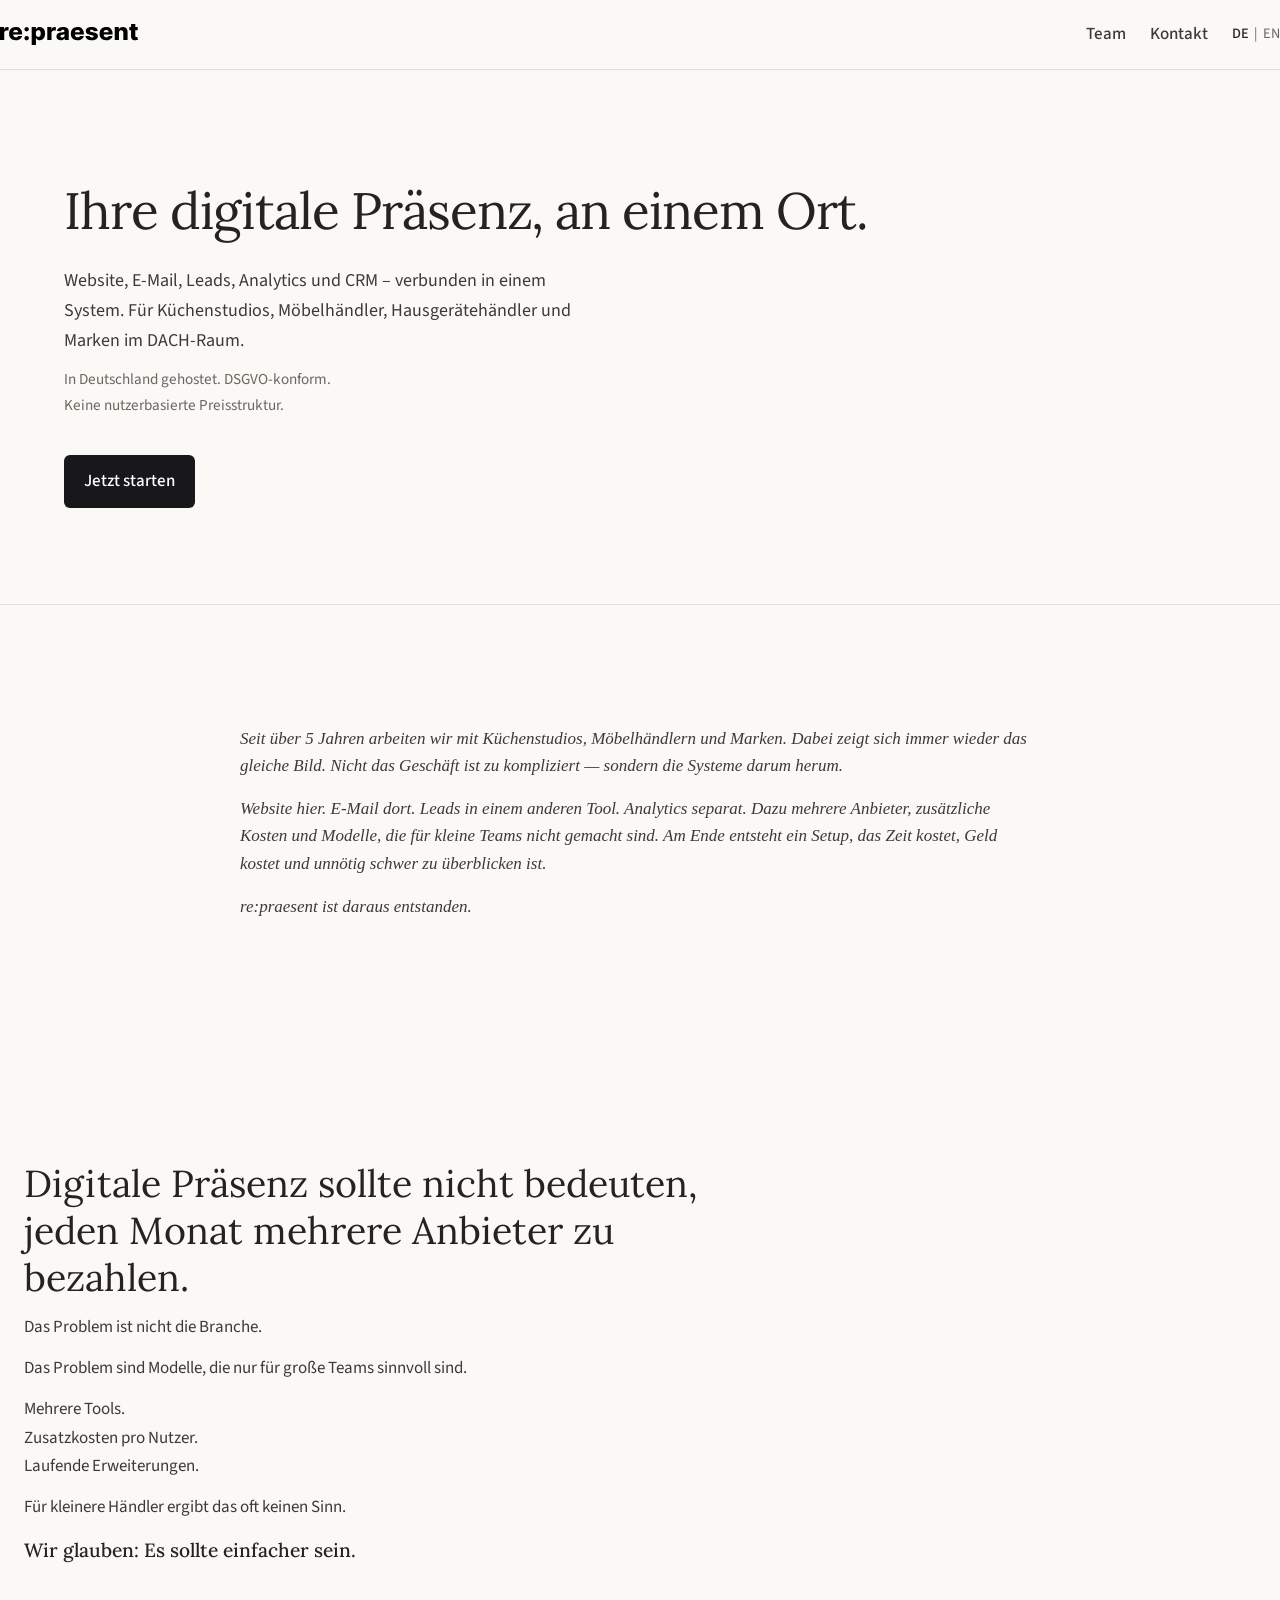
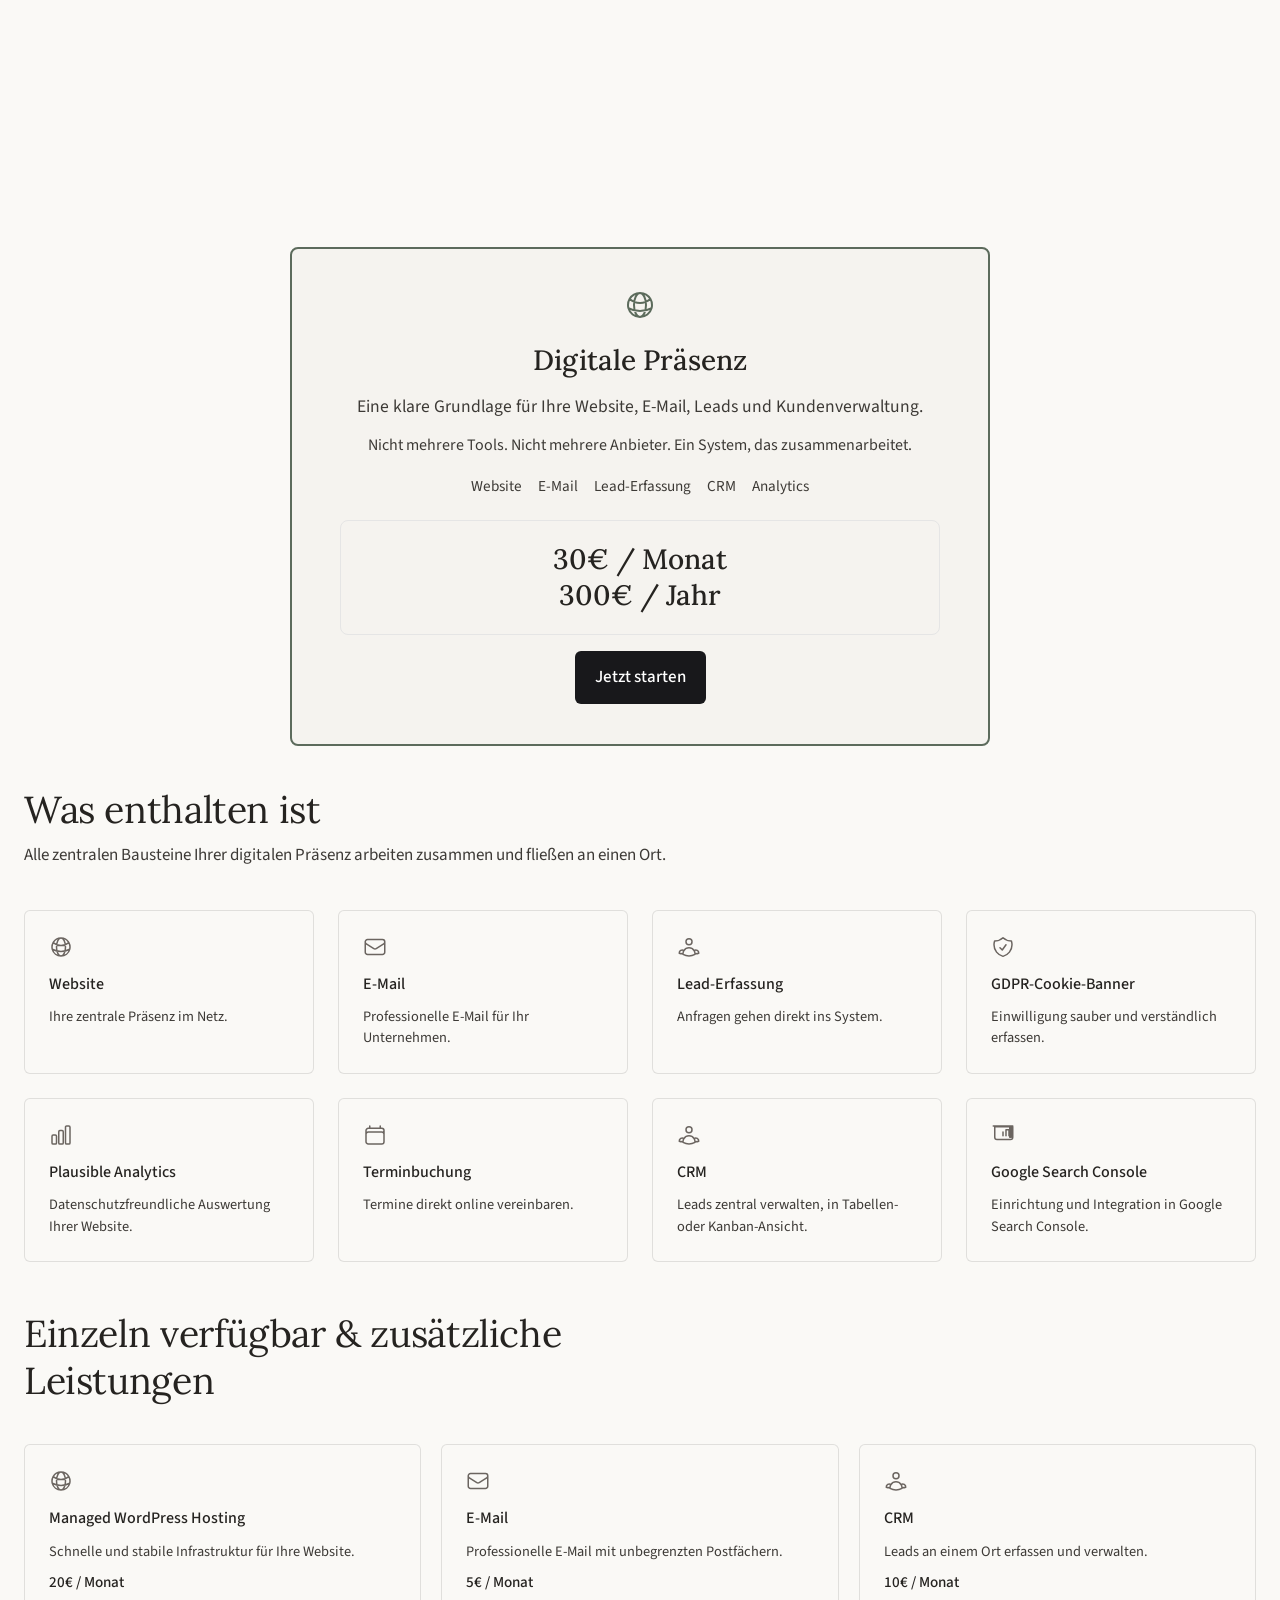
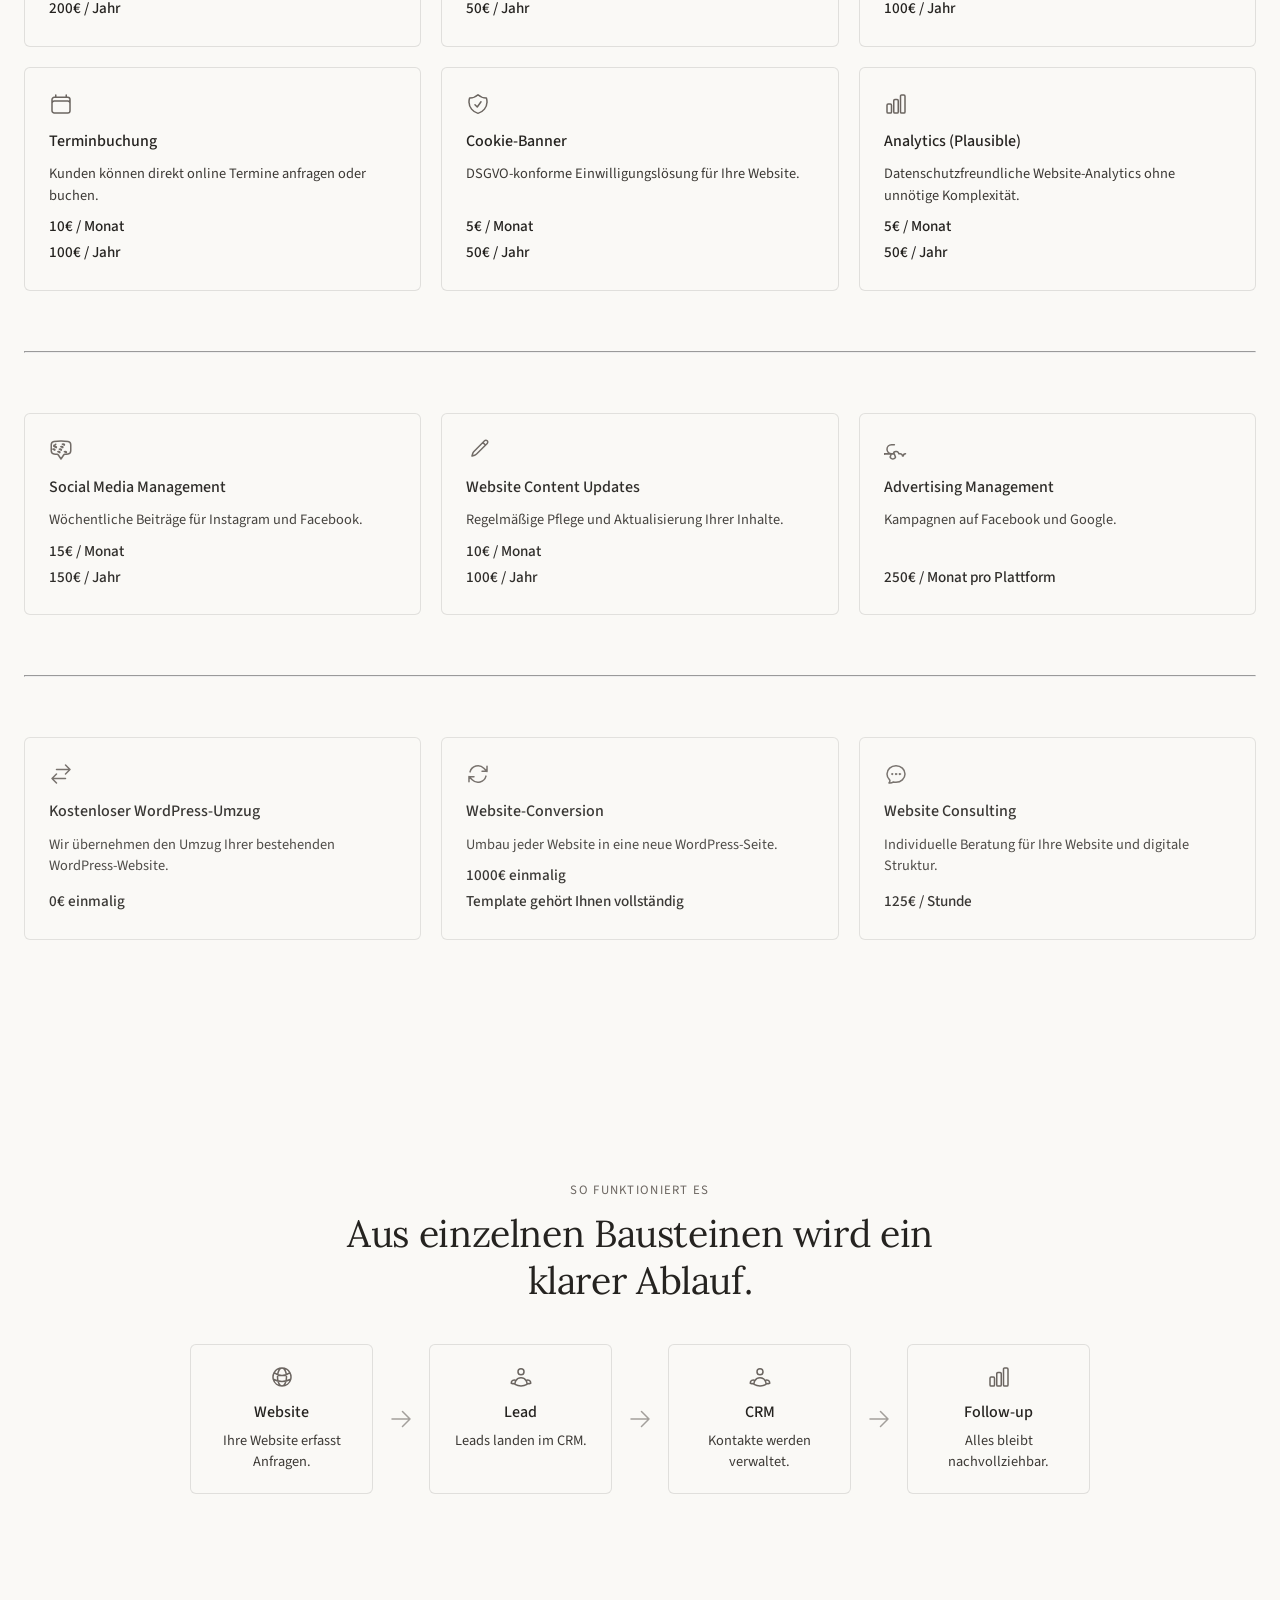
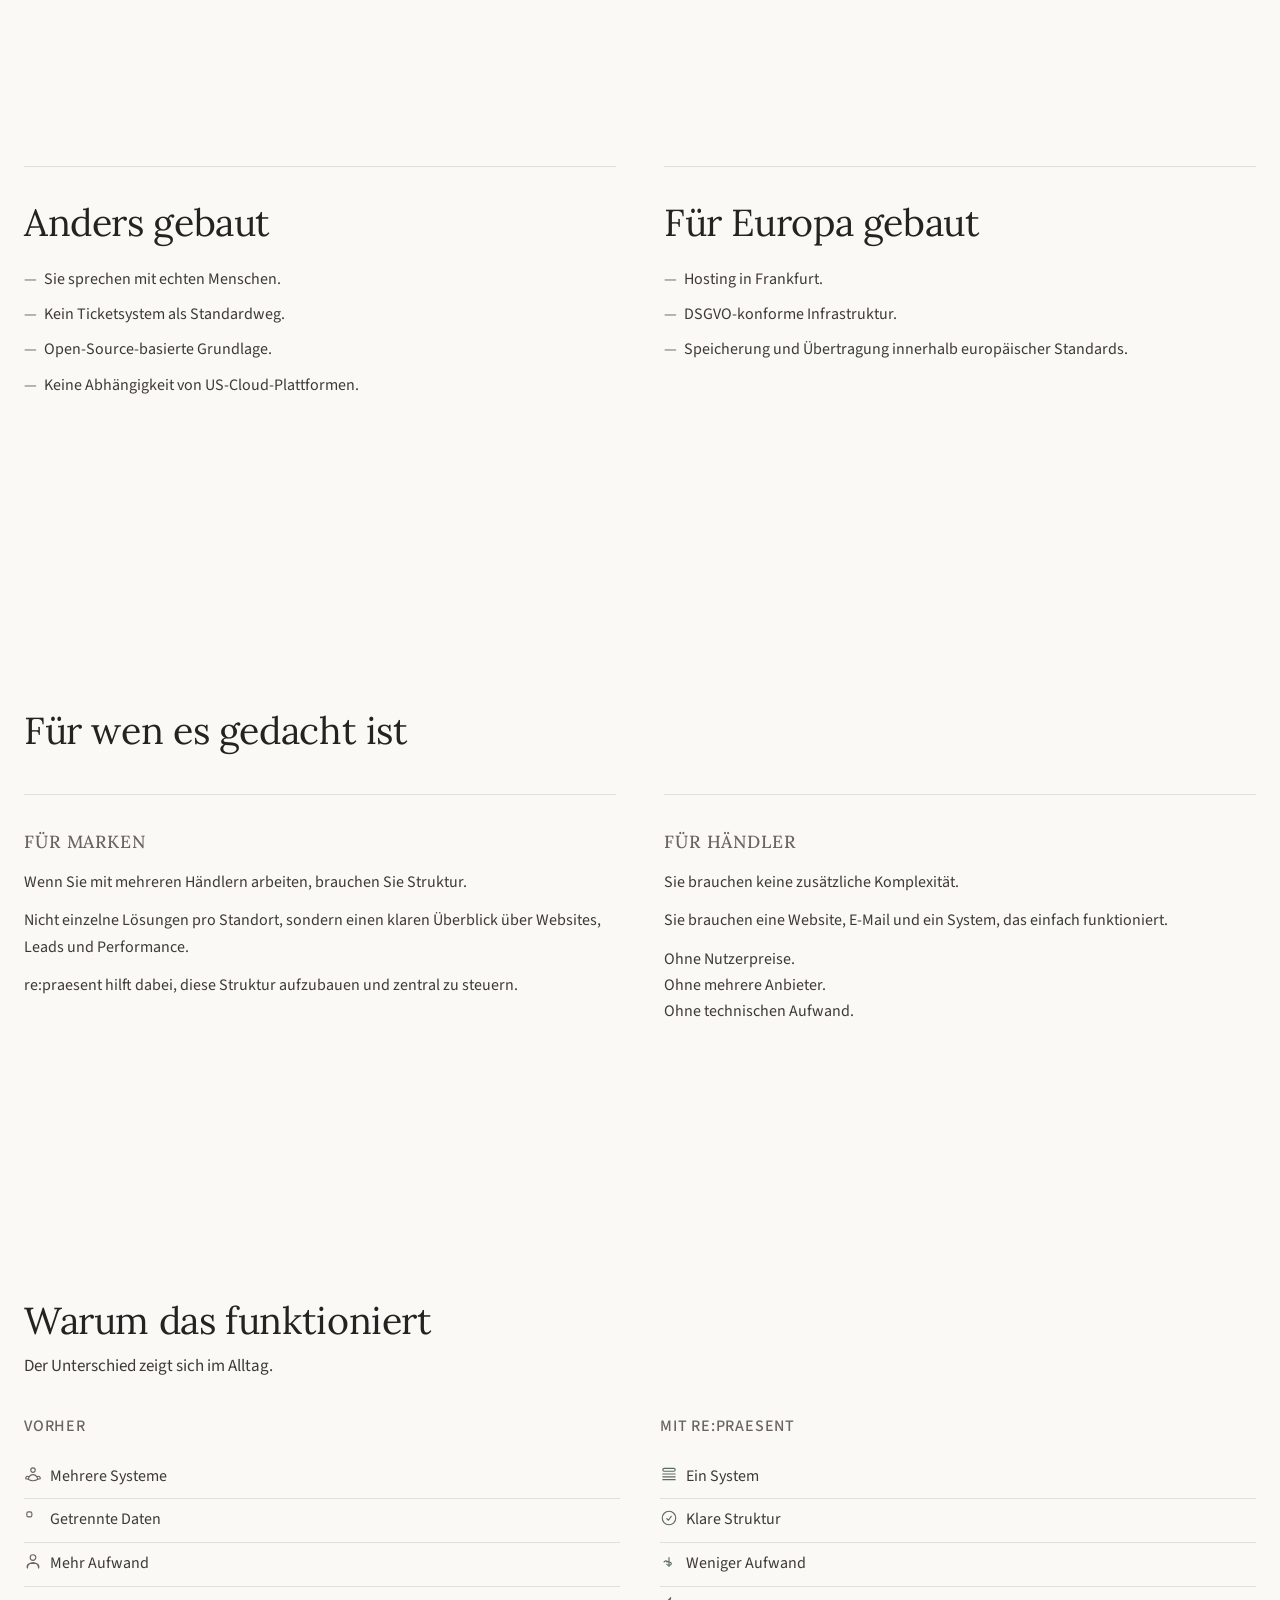
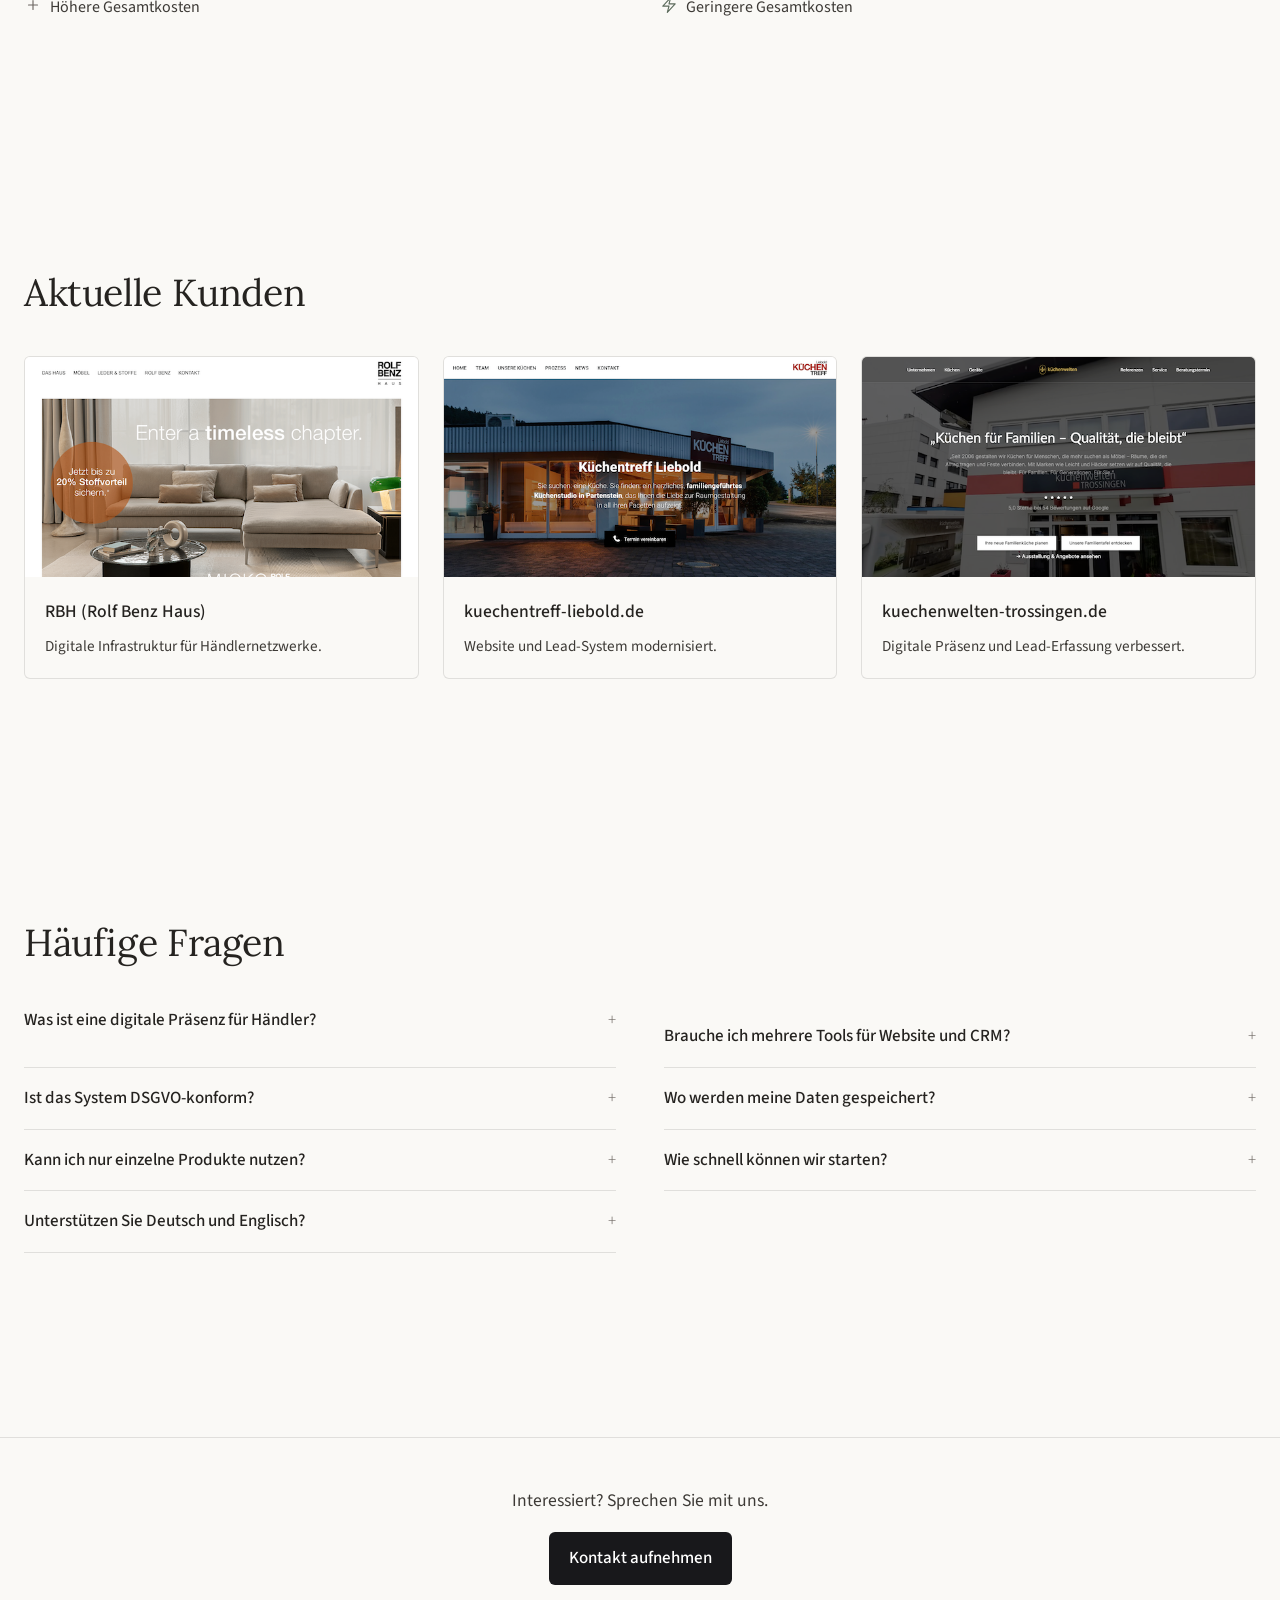
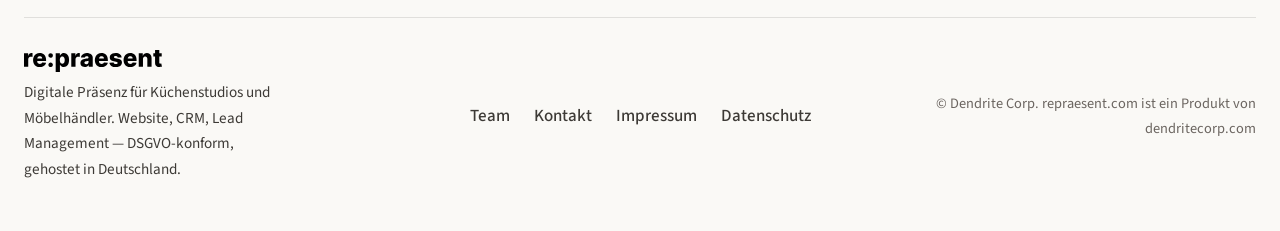
==== commit 5a0c7b53: "v0.2.10" ====
--- a/index.html
+++ b/index.html
@@ -142,12 +142,7 @@
             <span class="product-card-icon" aria-hidden="true"><svg xmlns="http://www.w3.org/2000/svg" fill="none" viewBox="0 0 24 24" stroke-width="1.5" stroke="currentColor" width="24" height="24"><path stroke-linecap="round" stroke-linejoin="round" d="M18 18.72a9.094 9.094 0 0 0 3.741-.479 3 3 0 0 0-4.682-2.72m.94 3.198.001.031c0 .225-.012.447-.037.666A11.944 11.944 0 0 1 12 21c-2.17 0-4.207-.576-5.963-1.584A6.062 6.062 0 0 1 6 18.719m12 0a5.971 5.971 0 0 0-.941-3.197m0 0A5.995 5.995 0 0 0 12 12.75a5.995 5.995 0 0 0-5.058 2.772m0 0a3 3 0 0 0-4.681 2.72 8.986 8.986 0 0 0 3.74.477m.94-3.197a5.971 5.971 0 0 0-.94 3.197M15 6.75a3 3 0 1 1-6 0 3 3 0 0 1 6 0Z" /></svg></span>
             <h3 class="product-card-name">CRM</h3>
             <p class="product-card-desc">Leads zentral verwalten, in Tabellen- oder Kanban-Ansicht.</p>
-          </div>
-          <div class="product-card card">
-            <span class="product-card-icon" aria-hidden="true"><svg xmlns="http://www.w3.org/2000/svg" fill="none" viewBox="0 0 24 24" stroke-width="1.5" stroke="currentColor" width="24" height="24"><path stroke-linecap="round" stroke-linejoin="round" d="M21 21l-5.197-5.197m0 0A7.5 7.5 0 1 0 5.196 5.196a7.5 7.5 0 0 0 10.607 10.607z" /></svg></span>
-            <h3 class="product-card-name">SEO-Optimierung</h3>
-            <p class="product-card-desc">Optimierung Ihrer Website für Suchmaschinen.</p>
-          </div>
+          </div>          
           <div class="product-card card">
             <span class="product-card-icon" aria-hidden="true"><svg xmlns="http://www.w3.org/2000/svg" fill="none" viewBox="0 0 24 24" stroke-width="1.5" stroke="currentColor" width="24" height="24"><path stroke-linecap="round" stroke-linejoin="round" d="M3.75 3v11.25a2.25 2.25 0 0 0 2.25 2.25h13.5a2.25 2.25 0 0 0 2.25-2.25V3.75M3.75 3h-1.5m1.5 0h16.5m0 0h1.5m-1.5 0v11.25m0 0h-1.5m0 0V3.75m0 0H3.75m0 0h1.5M12 9v3.75m3-6v6m3-3v3m0-3v-3m0 0h-3m3 0h3" /></svg></span>
             <h3 class="product-card-name">Google Search Console</h3>
@@ -158,10 +153,10 @@
         <div class="section-header" style="margin-top: 3rem;">
           <h2 class="section-title">Einzeln verfügbar &amp; zusätzliche Leistungen</h2>
         </div>
-        <div class="product-cards product-cards-merged grid-3col">
+        <div class="product-cards product-cards-merged grid-3col components-group-core">
           <div class="product-card card">
             <span class="product-card-icon" aria-hidden="true"><svg xmlns="http://www.w3.org/2000/svg" fill="none" viewBox="0 0 24 24" stroke-width="1.5" stroke="currentColor" width="24" height="24"><path stroke-linecap="round" stroke-linejoin="round" d="M12 21a9.004 9.004 0 0 0 8.716-6.747M12 21a9.004 9.004 0 0 1-8.716-6.747M12 21c2.485 0 4.5-4.03 4.5-9S14.485 3 12 3m0 18c-2.485 0-4.5-4.03-4.5-9S9.515 3 12 3m0 0a8.997 8.997 0 0 1 7.843 4.582M12 3a8.997 8.997 0 0 0-7.843 4.582m15.686 0A11.953 11.953 0 0 1 12 10.5c-2.998 0-5.74-1.1-7.843-2.918m15.686 0A8.959 8.959 0 0 1 21 12c0 .778-.099 1.533-.284 2.253m0 0A17.919 17.919 0 0 1 12 16.5c-3.162 0-6.133-.815-8.716-2.247m0 0A9.015 9.015 0 0 1 3 12c0-1.605.42-3.113 1.157-4.418" /></svg></span>
-            <h3 class="product-card-name">WordPress Hosting</h3>
+            <h3 class="product-card-name">Managed WordPress Hosting</h3>
             <p class="product-card-desc">Schnelle und stabile Infrastruktur für Ihre Website.</p>
             <p class="product-card-price">20€ / Monat<br>200€ / Jahr</p>
           </div>
@@ -190,34 +185,52 @@
             <p class="product-card-price">5€ / Monat<br>50€ / Jahr</p>
           </div>
           <div class="product-card card">
-            <span class="product-card-icon" aria-hidden="true"><svg xmlns="http://www.w3.org/2000/svg" fill="none" viewBox="0 0 24 24" stroke-width="1.5" stroke="currentColor" width="24" height="24"><path stroke-linecap="round" stroke-linejoin="round" d="M3.75 3v11.25a2.25 2.25 0 0 0 2.25 2.25h13.5a2.25 2.25 0 0 0 2.25-2.25V3.75M3.75 3h-1.5m1.5 0h16.5m0 0h1.5m-1.5 0v11.25m0 0h-1.5m0 0V3.75m0 0H3.75m0 0h1.5M12 9v3.75m3-6v6m3-3v3m0-3v-3m0 0h-3m3 0h3" /></svg></span>
-            <h3 class="product-card-name">Google Search Console Einrichtung</h3>
-            <p class="product-card-desc">Einmalige Einrichtung und Verknüpfung mit Ihrer Website.</p>
-            <p class="product-card-price">10€ einmalig</p>
-          </div>
-          <div class="product-card card">
             <span class="product-card-icon" aria-hidden="true"><svg xmlns="http://www.w3.org/2000/svg" fill="none" viewBox="0 0 24 24" stroke-width="1.5" stroke="currentColor" width="24" height="24"><path stroke-linecap="round" stroke-linejoin="round" d="M3 13.125C3 12.504 3.504 12 4.125 12h2.25c.621 0 1.125.504 1.125 1.125v6.75C7.5 20.496 6.996 21 6.375 21h-2.25A1.125 1.125 0 0 1 3 19.875v-6.75ZM9.75 8.625c0-.621.504-1.125 1.125-1.125h2.25c.621 0 1.125.504 1.125 1.125v11.25c0 .621-.504 1.125-1.125 1.125h-2.25a1.125 1.125 0 0 1-1.125-1.125V8.625ZM16.5 4.125c0-.621.504-1.125 1.125-1.125h2.25C20.496 3 21 3.504 21 4.125v15.75c0 .621-.504 1.125-1.125 1.125h-2.25a1.125 1.125 0 0 1-1.125-1.125V4.125Z" /></svg></span>
-            <h3 class="product-card-name">Analytics</h3>
+            <h3 class="product-card-name">Analytics (Plausible)</h3>
             <p class="product-card-desc">Datenschutzfreundliche Website-Analytics ohne unnötige Komplexität.</p>
             <p class="product-card-price">5€ / Monat<br>50€ / Jahr</p>
           </div>
-          <div class="product-card card service-card">
-            <span class="product-card-icon" aria-hidden="true"><svg xmlns="http://www.w3.org/2000/svg" fill="none" viewBox="0 0 24 24" stroke-width="1.5" stroke="currentColor" width="24" height="24"><path stroke-linecap="round" stroke-linejoin="round" d="M6.827 6.175A2.31 2.31 0 0 1 5.186 7.23c-.38.154-.576.652-.318 1.027zm6.5 0a2.31 2.31 0 0 1 1.641-.055c.38.154.576.652.318 1.027zm-1.5 2.5a2.31 2.31 0 0 1 1.641-.055c.38.154.576.652.318 1.027zm-6.5 0a2.31 2.31 0 0 1 1.641-.055c.38.154.576.652.318 1.027zm-1.5 2.5a2.31 2.31 0 0 1 1.641-.055c.38.154.576.652.318 1.027zm6.5 0a2.31 2.31 0 0 1 1.641-.055c.38.154.576.652.318 1.027z" /><path stroke-linecap="round" stroke-linejoin="round" d="M2.25 12.76c0 1.6 1.123 2.994 2.707 3.227 1.068.157 2.148.279 3.238.364.466.037.893.281 1.153.671L12 21l2.652-3.978c.26-.39.687-.634 1.153-.67 1.09-.086 2.17-.208 3.238-.365 1.584-.233 2.707-1.626 2.707-3.228V6.741c0-1.602-1.123-2.995-2.707-3.228A48.394 48.394 0 0 0 12 3c-2.392 0-4.744.175-7.043.513C3.373 3.746 2.25 5.14 2.25 6.741v6.018z" /></svg></span>
+        </div>
+        <hr class="hr">
+        <div class="product-cards product-cards-merged grid-3col components-group-ongoing">
+          <div class="product-card card">
+            <span class="product-card-icon" aria-hidden="true"><svg xmlns="http://www.w3.org/2000/svg" fill="none" viewBox="0 0 24 24" stroke-width="1.5" stroke="currentColor" width="24" height="24"><path stroke-linecap="round" stroke-linejoin="round" d="M6.827 6.175A2.31 2.31 0 0 1 5.186 7.23c-.38.154-.576.652-.318 1.027zm6.5 0a2.31 2.31 0 0 1 1.641-.055c.38.154.576.652.318 1.027zm-1.5 2.5a2.31 2.31 0 0 1 1.641-.055c.38.154.576.652.318 1.027zm-6.5 0a2.31 2.31 0 0 1 1.641-.055c.38.154.576.652.318 1.027zm-1.5 2.5a2.31 2.31 0 0 1 1.641-.055c.38.154.576.652.318 1.027zm6.5 0a2.31 2.31 0 0 1 1.641-.055c.38.154.576.652.318 1.027zm-1.5 2.5a2.31 2.31 0 0 1 1.641-.055c.38.154.576.652.318 1.027zm6.5 0a2.31 2.31 0 0 1 1.641-.055c.38.154.576.652.318 1.027z" /><path stroke-linecap="round" stroke-linejoin="round" d="M2.25 12.76c0 1.6 1.123 2.994 2.707 3.227 1.068.157 2.148.279 3.238.364.466.037.893.281 1.153.671L12 21l2.652-3.978c.26-.39.687-.634 1.153-.67 1.09-.086 2.17-.208 3.238-.365 1.584-.233 2.707-1.626 2.707-3.228V6.741c0-1.602-1.123-2.995-2.707-3.228A48.394 48.394 0 0 0 12 3c-2.392 0-4.744.175-7.043.513C3.373 3.746 2.25 5.14 2.25 6.741v6.018z" /></svg></span>
             <h3 class="product-card-name">Social Media Management</h3>
             <p class="product-card-desc">Wöchentliche Beiträge für Instagram und Facebook.</p>
             <p class="product-card-price">15€ / Monat<br>150€ / Jahr</p>
           </div>
-          <div class="product-card card service-card">
+          <div class="product-card card">
+            <span class="product-card-icon" aria-hidden="true"><svg xmlns="http://www.w3.org/2000/svg" fill="none" viewBox="0 0 24 24" stroke-width="1.5" stroke="currentColor" width="24" height="24"><path stroke-linecap="round" stroke-linejoin="round" d="M16.862 4.487l1.687-1.688a1.875 1.875 0 1 1 2.652 2.652L10.582 16.07a4.5 4.5 0 0 1-1.897 1.13L6 18l.8-2.685a4.5 4.5 0 0 1 1.13-1.897l8.932-8.931zm0 0L19.5 7.125" /></svg></span>
+            <h3 class="product-card-name">Website Content Updates</h3>
+            <p class="product-card-desc">Regelmäßige Pflege und Aktualisierung Ihrer Inhalte.</p>
+            <p class="product-card-price">10€ / Monat<br>100€ / Jahr</p>
+          </div>
+          <div class="product-card card">
             <span class="product-card-icon" aria-hidden="true"><svg xmlns="http://www.w3.org/2000/svg" fill="none" viewBox="0 0 24 24" stroke-width="1.5" stroke="currentColor" width="24" height="24"><path stroke-linecap="round" stroke-linejoin="round" d="M10.34 15.84c-.688-.06-1.386-.09-2.09-.09H7.5a4.5 4.5 0 1 1 0-9h.75c.704 0 1.402-.03 2.09-.09m0 9.18c.253.962.584 1.892.985 2.783.247.55.06 1.21-.463 1.511l-.657.38a2.25 2.25 0 0 1-2.712 0l-.657-.38c-.523-.301-.71-.96-.463-1.51a12.96 12.96 0 0 1 .985-2.783m0 0c-.688-.06-1.386-.09-2.09-.09H7.5a4.5 4.5 0 1 1 0-9h.75c.704 0 1.402-.03 2.09-.09m0 9.18a23.848 23.848 0 0 1-7.284 0m0 0a23.682 23.682 0 0 1-8.686 0H9.5a2.25 2.25 0 0 1 2.25-2.25h.75a2.25 2.25 0 0 1 2.25 2.25h1.5a2.25 2.25 0 0 1 2.25 2.25h.75a2.25 2.25 0 0 1 2.25-2.25H21" /></svg></span>
             <h3 class="product-card-name">Advertising Management</h3>
-            <p class="product-card-desc">Kampagnenmanagement für Facebook und Google.</p>
-            <p class="product-card-price">250€ / Monat pro Plattform<br>2500€ / Jahr pro Plattform</p>
-          </div>
-          <div class="product-card card service-card">
-            <span class="product-card-icon" aria-hidden="true"><svg xmlns="http://www.w3.org/2000/svg" fill="none" viewBox="0 0 24 24" stroke-width="1.5" stroke="currentColor" width="24" height="24"><path stroke-linecap="round" stroke-linejoin="round" d="M16.862 4.487l1.687-1.688a1.875 1.875 0 1 1 2.652 2.652L10.582 16.07a4.5 4.5 0 0 1-1.897 1.13L6 18l.8-2.685a4.5 4.5 0 0 1 1.13-1.897l8.932-8.931zm0 0L19.5 7.125" /></svg></span>
-            <h3 class="product-card-name">Content Updates</h3>
-            <p class="product-card-desc">Regelmäßige Aktualisierung Ihrer Website-Inhalte.</p>
-            <p class="product-card-price">10€ / Monat<br>100€ / Jahr</p>
+            <p class="product-card-desc">Kampagnen auf Facebook und Google.</p>
+            <p class="product-card-price">250€ / Monat pro Plattform</p>
+          </div>
+        </div>
+        <hr class="hr">
+        <div class="product-cards product-cards-merged grid-3col components-group-onetime">
+          <div class="product-card card">
+            <span class="product-card-icon" aria-hidden="true"><svg xmlns="http://www.w3.org/2000/svg" fill="none" viewBox="0 0 24 24" stroke-width="1.5" stroke="currentColor" width="24" height="24"><path stroke-linecap="round" stroke-linejoin="round" d="M7.5 21 3 16.5m0 0L7.5 12M3 16.5h13.5m0-13.5L21 7.5m0 0L16.5 12M21 7.5H7.5" /></svg></span>
+            <h3 class="product-card-name">Kostenloser WordPress-Umzug</h3>
+            <p class="product-card-desc">Wir übernehmen den Umzug Ihrer bestehenden WordPress-Website.</p>
+            <p class="product-card-price">0€ einmalig</p>
+          </div>
+          <div class="product-card card">
+            <span class="product-card-icon" aria-hidden="true"><svg xmlns="http://www.w3.org/2000/svg" fill="none" viewBox="0 0 24 24" stroke-width="1.5" stroke="currentColor" width="24" height="24"><path stroke-linecap="round" stroke-linejoin="round" d="M16.023 9.348h4.992v-.001M2.985 19.644v-4.992m0 0h4.992m-4.993 0 3.181 3.183a8.25 8.25 0 0 0 13.803-3.7M4.031 9.865a8.25 8.25 0 0 1 13.803-3.7l3.181 3.182m0-4.991v4.99" /></svg></span>
+            <h3 class="product-card-name">Website-Conversion</h3>
+            <p class="product-card-desc">Umbau jeder Website in eine neue WordPress-Seite.</p>
+            <p class="product-card-price">1000€ einmalig<br>Template gehört Ihnen vollständig</p>
+          </div>
+          <div class="product-card card">
+            <span class="product-card-icon" aria-hidden="true"><svg xmlns="http://www.w3.org/2000/svg" fill="none" viewBox="0 0 24 24" stroke-width="1.5" stroke="currentColor" width="24" height="24"><path stroke-linecap="round" stroke-linejoin="round" d="M8.625 12a.375.375 0 1 1-.75 0 .375.375 0 0 1 .75 0Zm0 0H8.25m4.125 0h.375m-.375 0a.375.375 0 1 1-.75 0 .375.375 0 0 1 .75 0Zm0 0H12m4.125 0h.375m-.375 0a.375.375 0 1 1-.75 0 .375.375 0 0 1 .75 0Zm0 0h-.375M21 12c0 4.556-4.03 8.25-9 8.25a9.764 9.764 0 0 1-2.555-.337A5.972 5.972 0 0 1 5.41 20.97a5.969 5.969 0 0 1-.474-.065 4.48 4.48 0 0 0 .978-2.025c.09-.457-.133-.901-.467-1.226C3.93 16.178 3 14.189 3 12c0-4.556 4.03-8.25 9-8.25s9 3.694 9 8.25Z" /></svg></span>
+            <h3 class="product-card-name">Website Consulting</h3>
+            <p class="product-card-desc">Individuelle Beratung für Ihre Website und digitale Struktur.</p>
+            <p class="product-card-price">125€ / Stunde</p>
           </div>
         </div>
       </div>
--- a/css/styles.css
+++ b/css/styles.css
@@ -597,6 +597,20 @@
   font-size: 0.98rem;
 }
 
+.hr {
+  height: 1px;
+  background: #e5e5e5;
+  margin: 60px 0;
+}
+
+.components-group-ongoing {
+  opacity: 0.95;
+}
+
+.components-group-onetime {
+  opacity: 0.9;
+}
+
 /* How it works */
 .flow-diagram {
   display: flex;
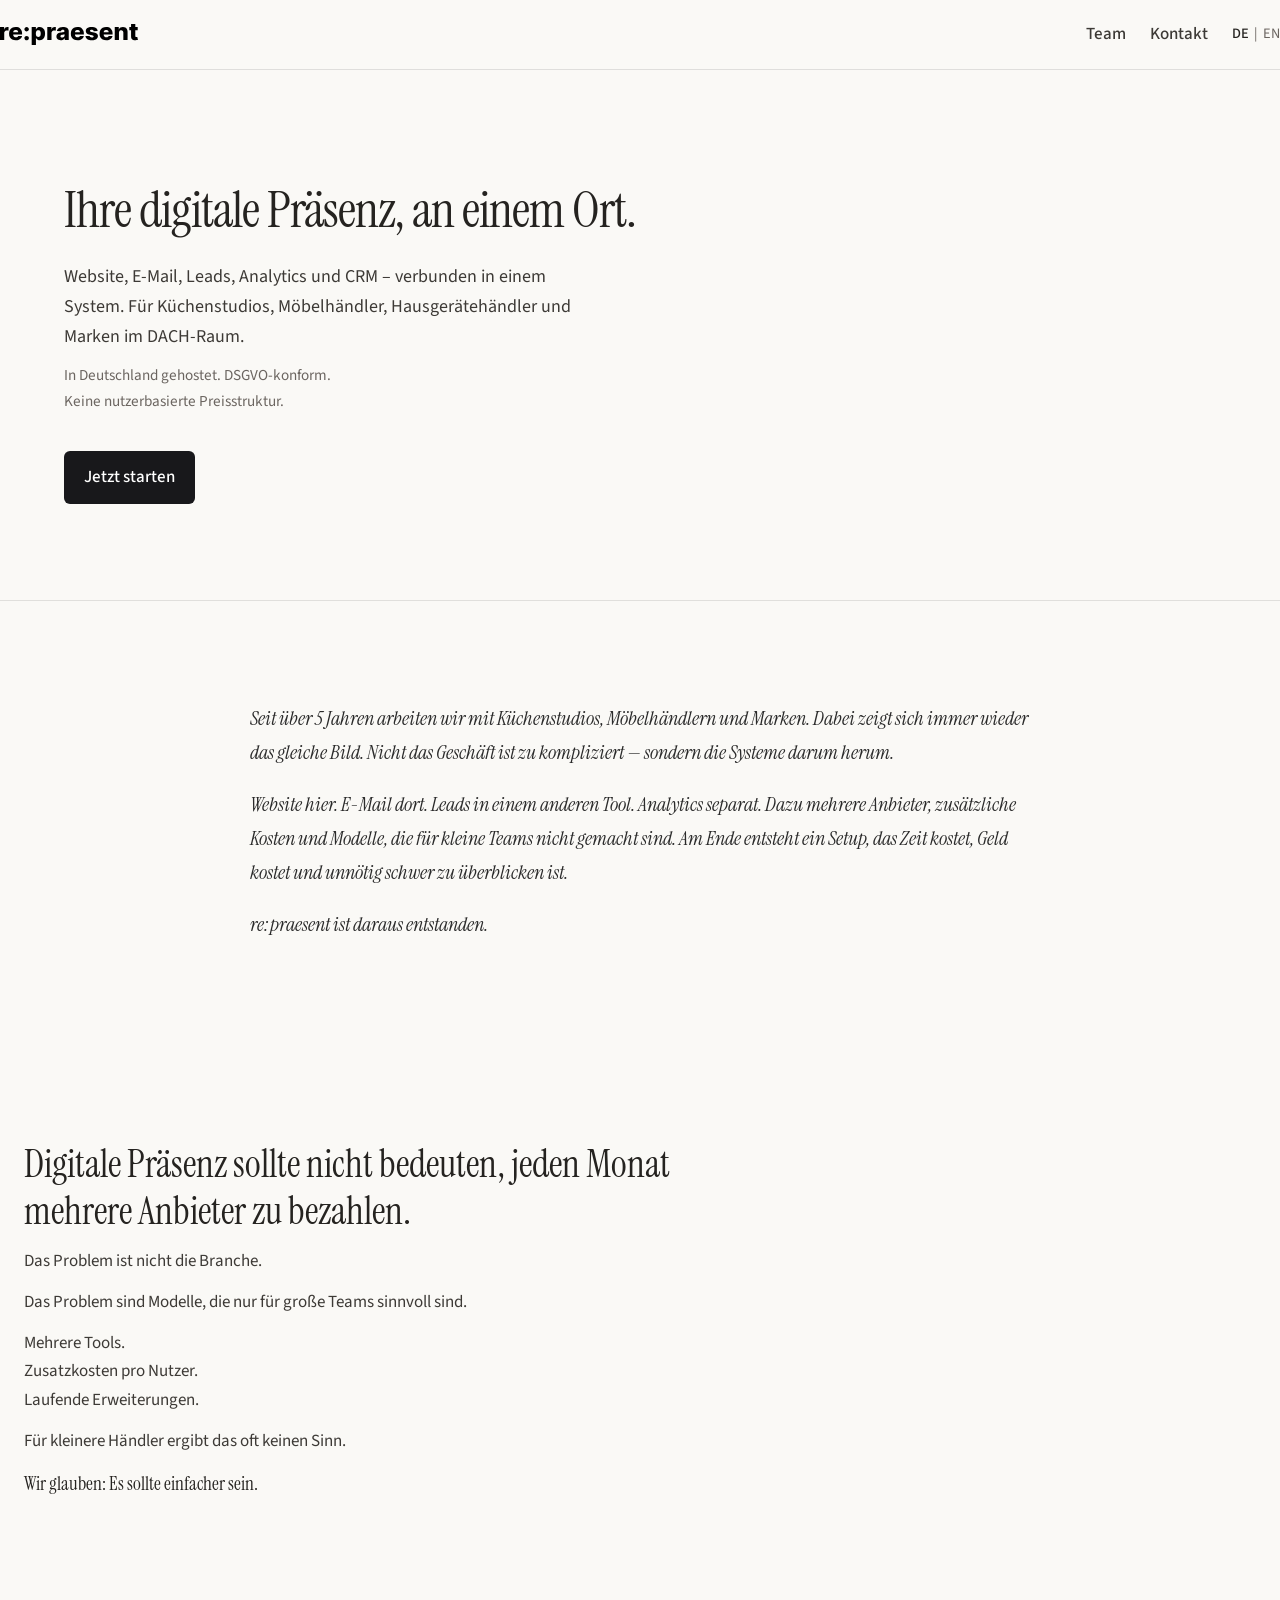
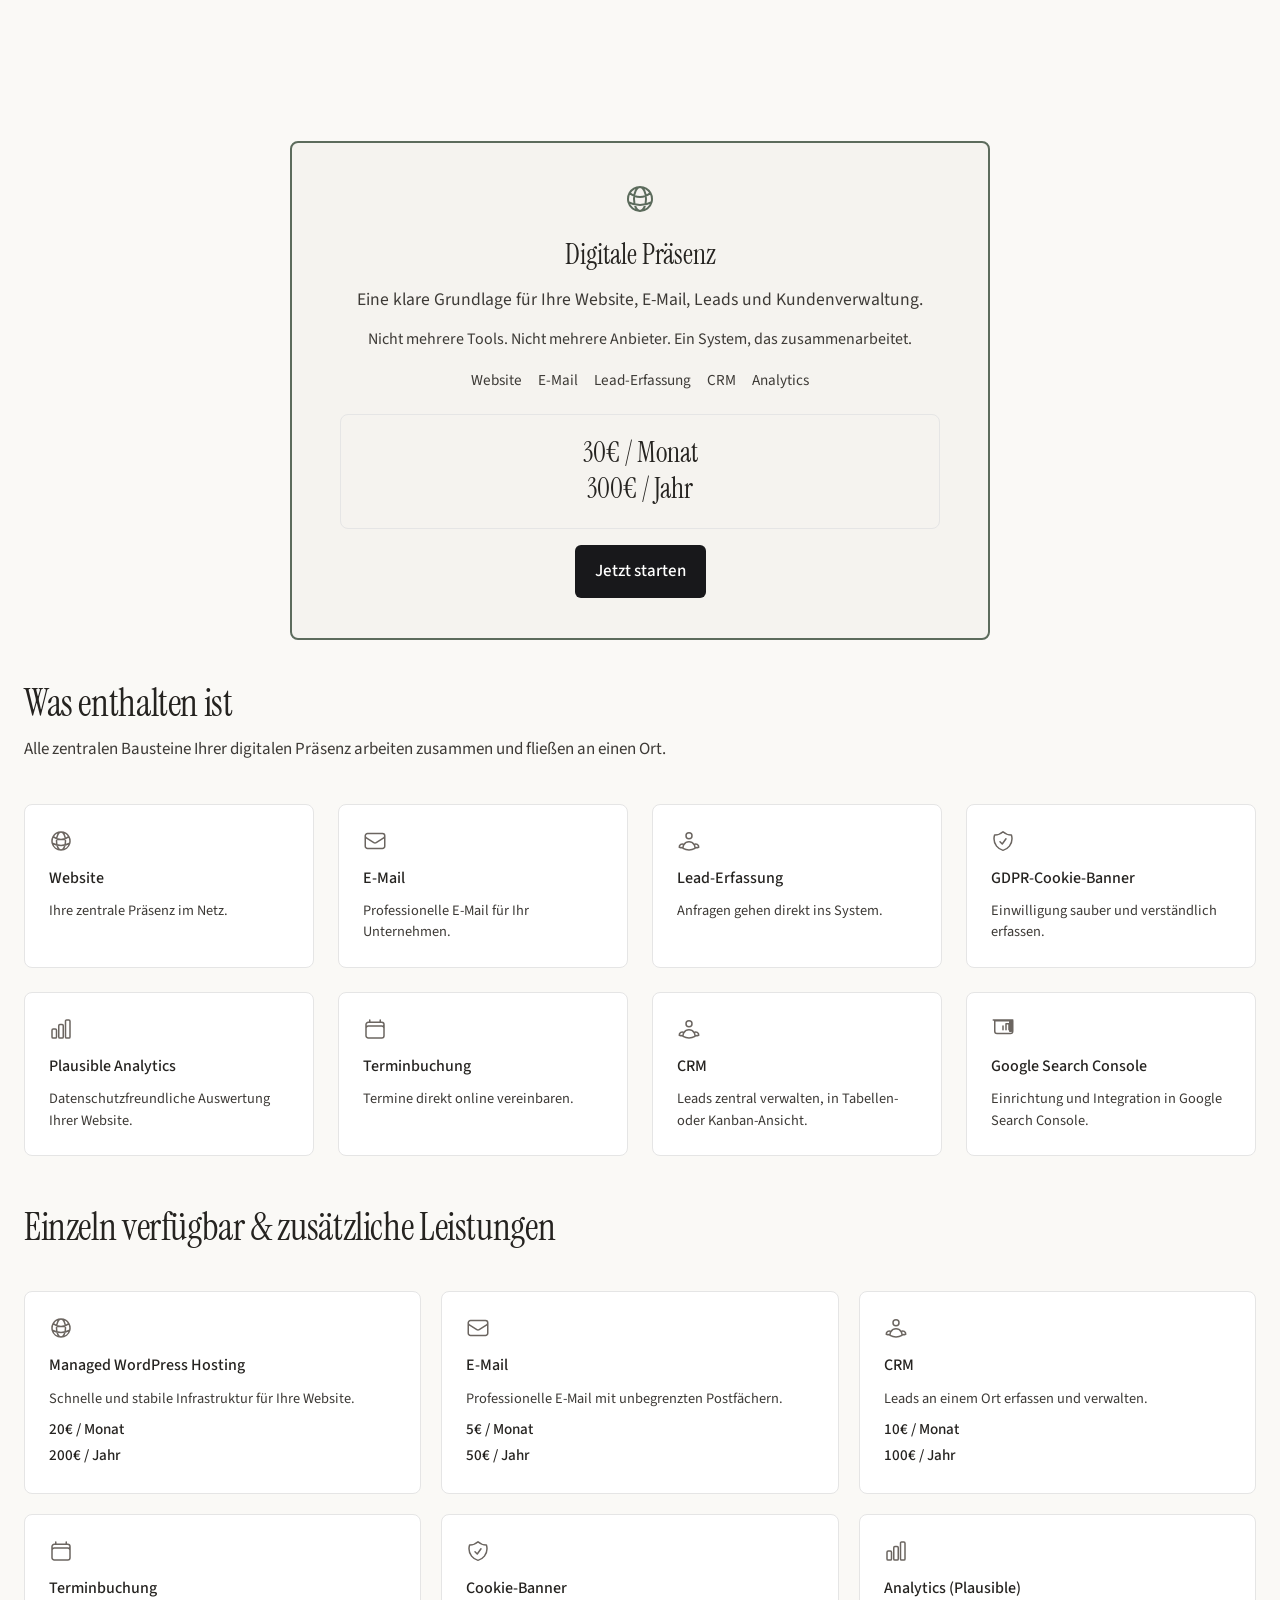
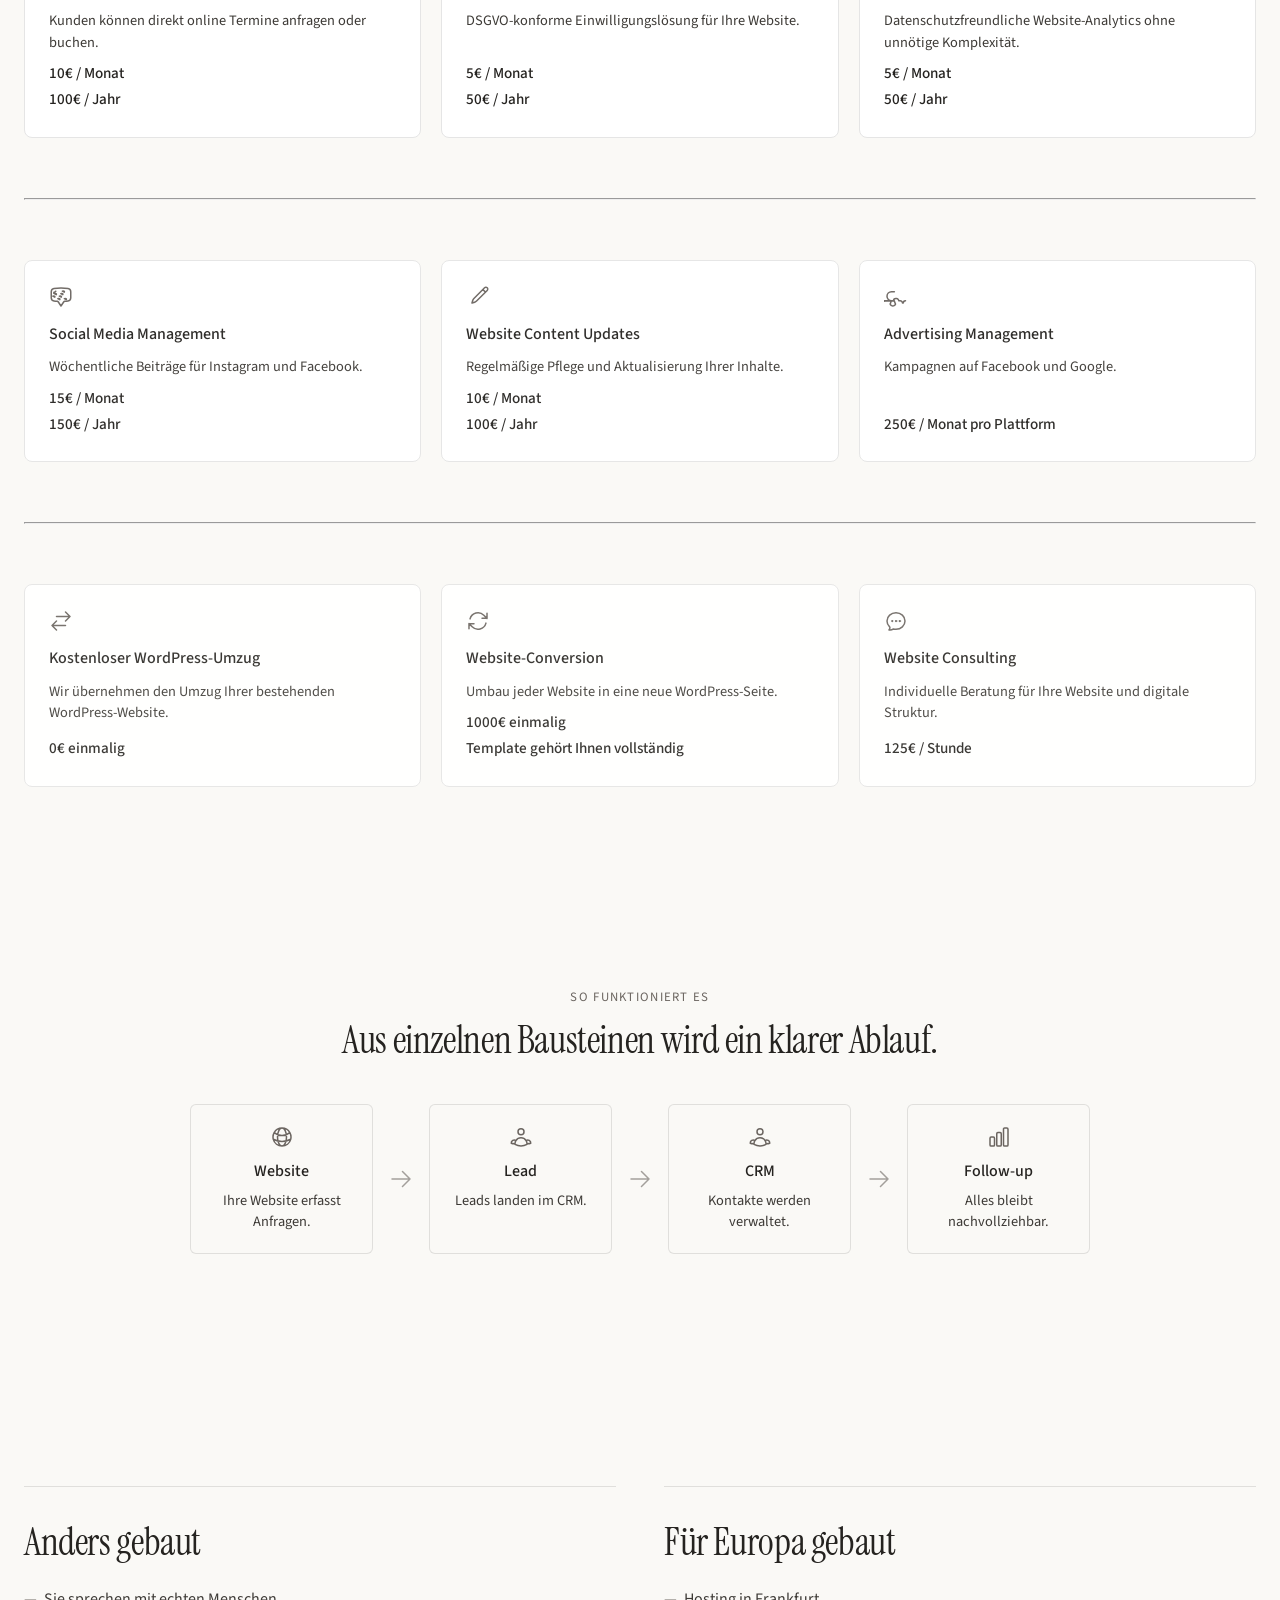
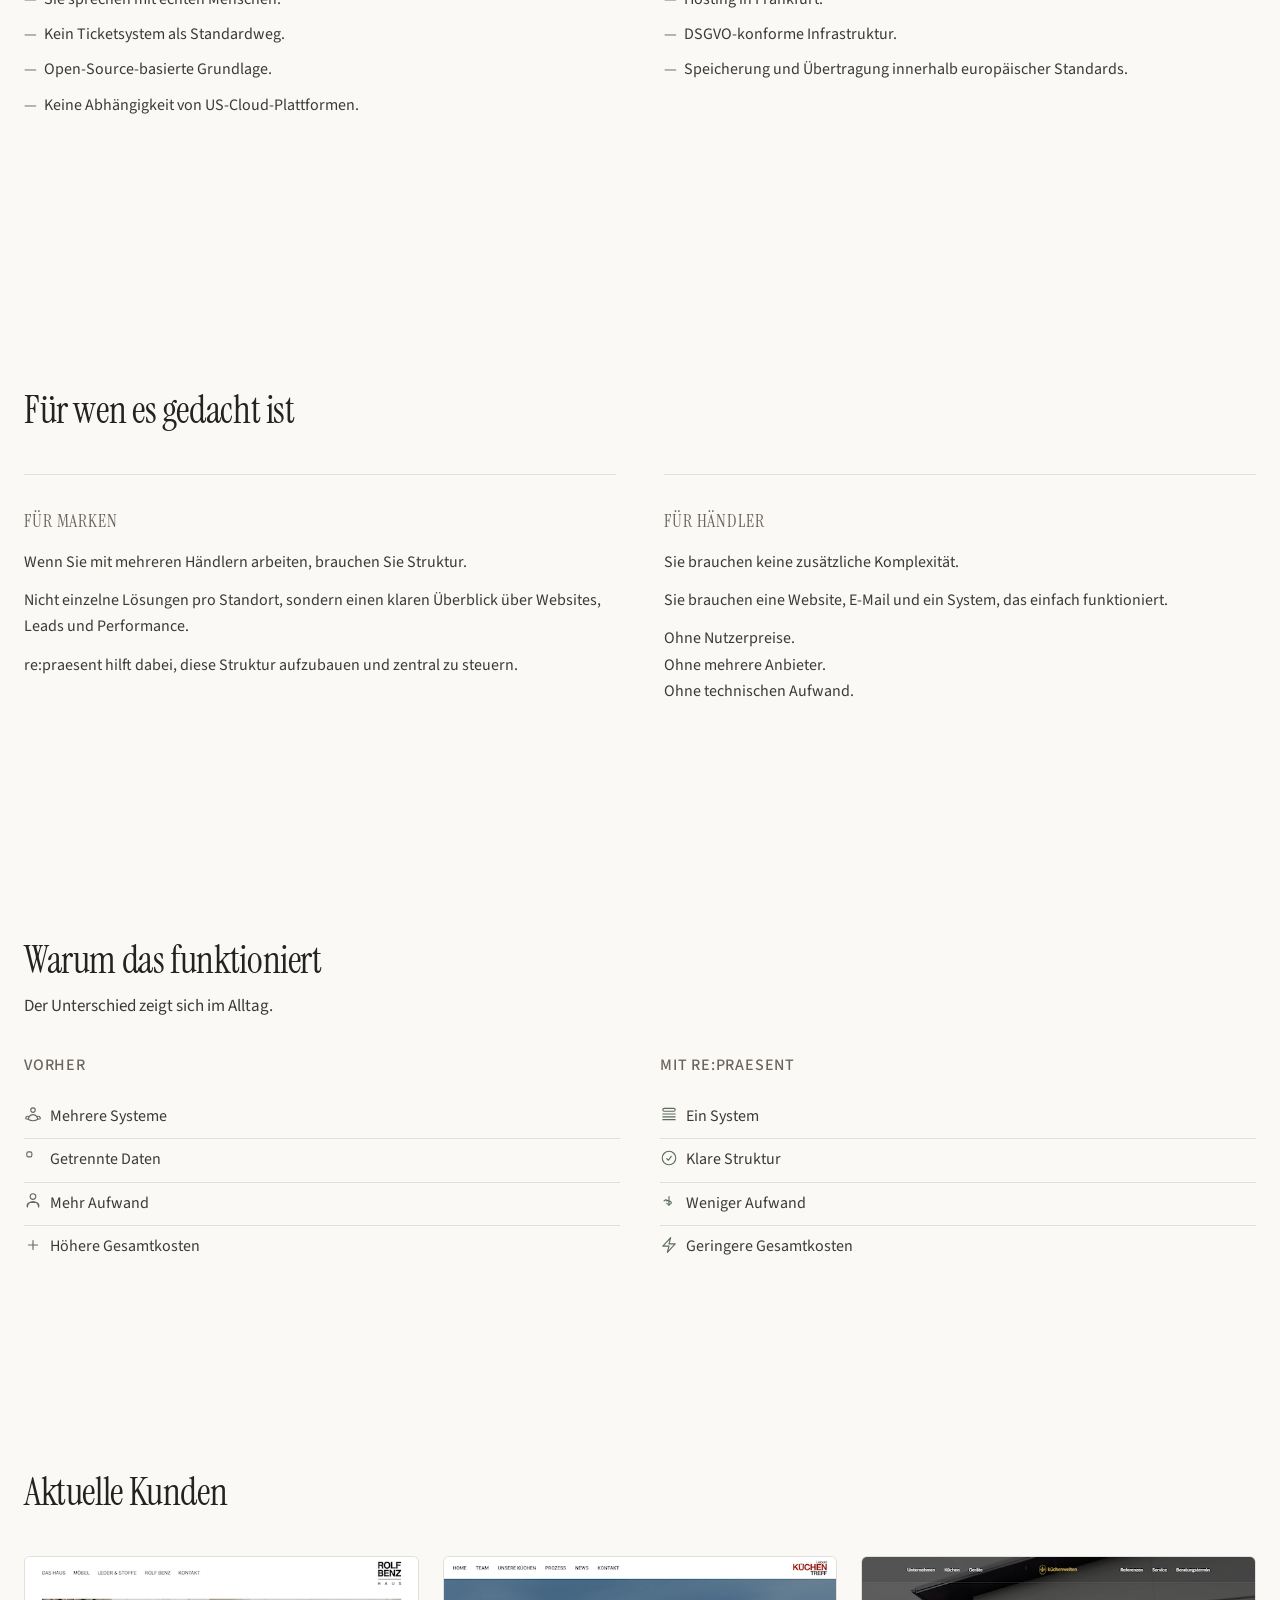
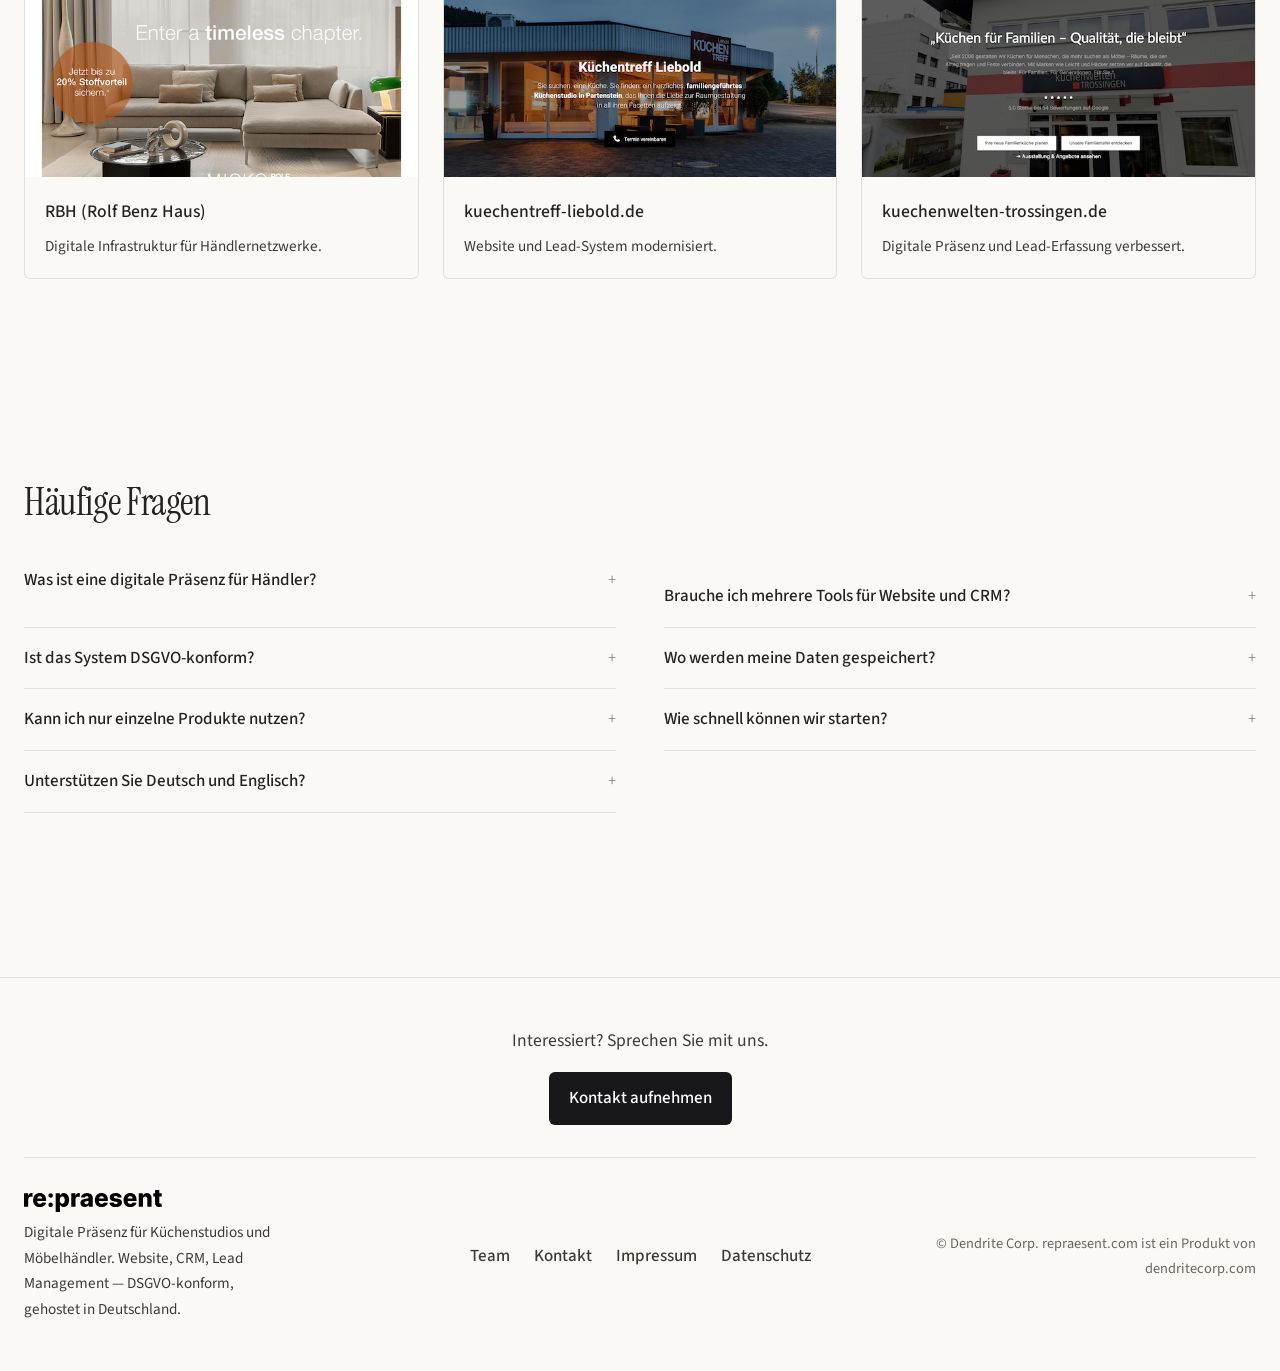
==== commit 92eb773e: "v0.2.11" ====
--- a/index.html
+++ b/index.html
@@ -20,7 +20,7 @@
   <link rel="stylesheet" href="css/styles.css" />
   <link rel="preconnect" href="https://fonts.googleapis.com" />
   <link rel="preconnect" href="https://fonts.gstatic.com" crossorigin />
-  <link href="https://fonts.googleapis.com/css2?family=Lora:ital,wght@0,400;0,500;0,600;1,400&family=Source+Sans+3:ital,wght@0,400;0,500;0,600;1,400&display=swap" rel="stylesheet" />
+  <link href="https://fonts.googleapis.com/css2?family=Instrument+Serif:ital@0;1&family=Source+Sans+3:ital,wght@0,400;0,500;0,600;1,400&display=swap" rel="stylesheet" />
 
   <script defer data-domain="repraesent.com" src="https://plausible0.gagadomains.com/js/script.file-downloads.hash.outbound-links.pageview-props.tagged-events.js"></script>
   <script>window.plausible = window.plausible || function() { (window.plausible.q = window.plausible.q || []).push(arguments) }</script>
@@ -51,7 +51,7 @@
   </header>
 
   <main>
-    <section class="hero" id="hero">
+    <section class="hero fade-up" id="hero">
       <div class="container hero-inner">
         <h1 class="hero-title">Ihre digitale Präsenz, an einem Ort.</h1>
         <p class="hero-text">Website, E-Mail, Leads, Analytics und CRM – verbunden in einem System. Für Küchenstudios, Möbelhändler, Hausgerätehändler und Marken im DACH-Raum.</p>
@@ -60,7 +60,7 @@
       </div>
     </section>
 
-    <section class="section story-section">
+    <section class="section story-section fade-up">
       <div class="story-container story-container-narrow">
         <div class="story-body-single story">
           <p>Seit über 5 Jahren arbeiten wir mit Küchenstudios, Möbelhändlern und Marken. Dabei zeigt sich immer wieder das gleiche Bild. Nicht das Geschäft ist zu kompliziert — sondern die Systeme darum herum.</p>
@@ -70,7 +70,7 @@
       </div>
     </section>
 
-    <section class="section industry-pricing-section">
+    <section class="section industry-pricing-section fade-up">
       <div class="container">
         <div class="section-header industry-copy">
           <p>Digitale Präsenz sollte nicht bedeuten, jeden Monat mehrere Anbieter zu bezahlen.</p>
@@ -83,9 +83,9 @@
       </div>
     </section>
 
-    <section class="section" id="product">
-      <div class="container">
-        <div class="card-main main-product-card pricing-hero-card">
+    <section class="section fade-up" id="product">
+      <div class="container">
+        <div class="card-main main-product-card pricing-hero-card fade-up">
           <span class="pricing-hero-icon" aria-hidden="true"><svg xmlns="http://www.w3.org/2000/svg" fill="none" viewBox="0 0 24 24" stroke-width="1.5" stroke="currentColor" width="32" height="32"><path stroke-linecap="round" stroke-linejoin="round" d="M12 21a9.004 9.004 0 0 0 8.716-6.747M12 21a9.004 9.004 0 0 1-8.716-6.747M12 21c2.485 0 4.5-4.03 4.5-9S14.485 3 12 3m0 18c-2.485 0-4.5-4.03-4.5-9S9.515 3 12 3m0 0a8.997 8.997 0 0 1 7.843 4.582M12 3a8.997 8.997 0 0 0-7.843 4.582m15.686 0A11.953 11.953 0 0 1 12 10.5c-2.998 0-5.74-1.1-7.843-2.918m15.686 0A8.959 8.959 0 0 1 21 12c0 .778-.099 1.533-.284 2.253m0 0A17.919 17.919 0 0 1 12 16.5c-3.162 0-6.133-.815-8.716-2.247m0 0A9.015 9.015 0 0 1 3 12c0-1.605.42-3.113 1.157-4.418" /></svg></span>
           <h3 class="pricing-hero-title">Digitale Präsenz</h3>
           <p class="pricing-hero-desc">Eine klare Grundlage für Ihre Website, E-Mail, Leads und Kundenverwaltung.</p>
@@ -108,42 +108,42 @@
           <p class="section-description">Alle zentralen Bausteine Ihrer digitalen Präsenz arbeiten zusammen und fließen an einen Ort.</p>
         </div>
         <div class="product-cards product-cards-included">
-          <div class="product-card card">
+          <div class="product-card card fade-up">
             <span class="product-card-icon" aria-hidden="true"><svg xmlns="http://www.w3.org/2000/svg" fill="none" viewBox="0 0 24 24" stroke-width="1.5" stroke="currentColor" width="24" height="24"><path stroke-linecap="round" stroke-linejoin="round" d="M12 21a9.004 9.004 0 0 0 8.716-6.747M12 21a9.004 9.004 0 0 1-8.716-6.747M12 21c2.485 0 4.5-4.03 4.5-9S14.485 3 12 3m0 18c-2.485 0-4.5-4.03-4.5-9S9.515 3 12 3m0 0a8.997 8.997 0 0 1 7.843 4.582M12 3a8.997 8.997 0 0 0-7.843 4.582m15.686 0A11.953 11.953 0 0 1 12 10.5c-2.998 0-5.74-1.1-7.843-2.918m15.686 0A8.959 8.959 0 0 1 21 12c0 .778-.099 1.533-.284 2.253m0 0A17.919 17.919 0 0 1 12 16.5c-3.162 0-6.133-.815-8.716-2.247m0 0A9.015 9.015 0 0 1 3 12c0-1.605.42-3.113 1.157-4.418" /></svg></span>
             <h3 class="product-card-name">Website</h3>
             <p class="product-card-desc">Ihre zentrale Präsenz im Netz.</p>
           </div>
-          <div class="product-card card">
+          <div class="product-card card fade-up">
             <span class="product-card-icon" aria-hidden="true"><svg xmlns="http://www.w3.org/2000/svg" fill="none" viewBox="0 0 24 24" stroke-width="1.5" stroke="currentColor" width="24" height="24"><path stroke-linecap="round" stroke-linejoin="round" d="M21.75 6.75v10.5a2.25 2.25 0 0 1-2.25 2.25h-15a2.25 2.25 0 0 1-2.25-2.25V6.75m19.5 0A2.25 2.25 0 0 0 19.5 4.5h-15a2.25 2.25 0 0 0-2.25 2.25m19.5 0v.243a2.25 2.25 0 0 1-1.07 1.916l-7.5 4.615a2.25 2.25 0 0 1-2.36 0L3.32 8.91a2.25 2.25 0 0 1-1.07-1.916V6.75" /></svg></span>
             <h3 class="product-card-name">E-Mail</h3>
             <p class="product-card-desc">Professionelle E-Mail für Ihr Unternehmen.</p>
           </div>
-          <div class="product-card card">
+          <div class="product-card card fade-up">
             <span class="product-card-icon" aria-hidden="true"><svg xmlns="http://www.w3.org/2000/svg" fill="none" viewBox="0 0 24 24" stroke-width="1.5" stroke="currentColor" width="24" height="24"><path stroke-linecap="round" stroke-linejoin="round" d="M18 18.72a9.094 9.094 0 0 0 3.741-.479 3 3 0 0 0-4.682-2.72m.94 3.198.001.031c0 .225-.012.447-.037.666A11.944 11.944 0 0 1 12 21c-2.17 0-4.207-.576-5.963-1.584A6.062 6.062 0 0 1 6 18.719m12 0a5.971 5.971 0 0 0-.941-3.197m0 0A5.995 5.995 0 0 0 12 12.75a5.995 5.995 0 0 0-5.058 2.772m0 0a3 3 0 0 0-4.681 2.72 8.986 8.986 0 0 0 3.74.477m.94-3.197a5.971 5.971 0 0 0-.94 3.197M15 6.75a3 3 0 1 1-6 0 3 3 0 0 1 6 0Z" /></svg></span>
             <h3 class="product-card-name">Lead-Erfassung</h3>
             <p class="product-card-desc">Anfragen gehen direkt ins System.</p>
           </div>
-          <div class="product-card card">
+          <div class="product-card card fade-up">
             <span class="product-card-icon" aria-hidden="true"><svg xmlns="http://www.w3.org/2000/svg" fill="none" viewBox="0 0 24 24" stroke-width="1.5" stroke="currentColor" width="24" height="24"><path stroke-linecap="round" stroke-linejoin="round" d="M9 12.75 11.25 15 15 9.75m-3-7.036A11.959 11.959 0 0 1 3.598 6 11.99 11.99 0 0 0 3 9.749c0 5.592 3.824 10.29 9 11.623 5.176-1.332 9-6.03 9-11.622 0-1.31-.21-2.571-.598-3.751h-.152c-3.196 0-6.1-1.248-8.25-3.285Z" /></svg></span>
             <h3 class="product-card-name">GDPR-Cookie-Banner</h3>
             <p class="product-card-desc">Einwilligung sauber und verständlich erfassen.</p>
           </div>
-          <div class="product-card card">
+          <div class="product-card card fade-up">
             <span class="product-card-icon" aria-hidden="true"><svg xmlns="http://www.w3.org/2000/svg" fill="none" viewBox="0 0 24 24" stroke-width="1.5" stroke="currentColor" width="24" height="24"><path stroke-linecap="round" stroke-linejoin="round" d="M3 13.125C3 12.504 3.504 12 4.125 12h2.25c.621 0 1.125.504 1.125 1.125v6.75C7.5 20.496 6.996 21 6.375 21h-2.25A1.125 1.125 0 0 1 3 19.875v-6.75ZM9.75 8.625c0-.621.504-1.125 1.125-1.125h2.25c.621 0 1.125.504 1.125 1.125v11.25c0 .621-.504 1.125-1.125 1.125h-2.25a1.125 1.125 0 0 1-1.125-1.125V8.625ZM16.5 4.125c0-.621.504-1.125 1.125-1.125h2.25C20.496 3 21 3.504 21 4.125v15.75c0 .621-.504 1.125-1.125 1.125h-2.25a1.125 1.125 0 0 1-1.125-1.125V4.125Z" /></svg></span>
             <h3 class="product-card-name">Plausible Analytics</h3>
             <p class="product-card-desc">Datenschutzfreundliche Auswertung Ihrer Website.</p>
           </div>
-          <div class="product-card card">
+          <div class="product-card card fade-up">
             <span class="product-card-icon" aria-hidden="true"><svg xmlns="http://www.w3.org/2000/svg" fill="none" viewBox="0 0 24 24" stroke-width="1.5" stroke="currentColor" width="24" height="24"><path stroke-linecap="round" stroke-linejoin="round" d="M6.75 3v2.25M17.25 3v2.25M3 18.75V7.5a2.25 2.25 0 0 1 2.25-2.25h13.5A2.25 2.25 0 0 1 21 7.5v11.25m-18 0A2.25 2.25 0 0 0 5.25 21h13.5A2.25 2.25 0 0 0 21 18.75m-18 0v-7.5A2.25 2.25 0 0 1 5.25 9h13.5A2.25 2.25 0 0 1 21 11.25v7.5" /></svg></span>
             <h3 class="product-card-name">Terminbuchung</h3>
             <p class="product-card-desc">Termine direkt online vereinbaren.</p>
           </div>
-          <div class="product-card card">
+          <div class="product-card card fade-up">
             <span class="product-card-icon" aria-hidden="true"><svg xmlns="http://www.w3.org/2000/svg" fill="none" viewBox="0 0 24 24" stroke-width="1.5" stroke="currentColor" width="24" height="24"><path stroke-linecap="round" stroke-linejoin="round" d="M18 18.72a9.094 9.094 0 0 0 3.741-.479 3 3 0 0 0-4.682-2.72m.94 3.198.001.031c0 .225-.012.447-.037.666A11.944 11.944 0 0 1 12 21c-2.17 0-4.207-.576-5.963-1.584A6.062 6.062 0 0 1 6 18.719m12 0a5.971 5.971 0 0 0-.941-3.197m0 0A5.995 5.995 0 0 0 12 12.75a5.995 5.995 0 0 0-5.058 2.772m0 0a3 3 0 0 0-4.681 2.72 8.986 8.986 0 0 0 3.74.477m.94-3.197a5.971 5.971 0 0 0-.94 3.197M15 6.75a3 3 0 1 1-6 0 3 3 0 0 1 6 0Z" /></svg></span>
             <h3 class="product-card-name">CRM</h3>
             <p class="product-card-desc">Leads zentral verwalten, in Tabellen- oder Kanban-Ansicht.</p>
           </div>          
-          <div class="product-card card">
+          <div class="product-card card fade-up">
             <span class="product-card-icon" aria-hidden="true"><svg xmlns="http://www.w3.org/2000/svg" fill="none" viewBox="0 0 24 24" stroke-width="1.5" stroke="currentColor" width="24" height="24"><path stroke-linecap="round" stroke-linejoin="round" d="M3.75 3v11.25a2.25 2.25 0 0 0 2.25 2.25h13.5a2.25 2.25 0 0 0 2.25-2.25V3.75M3.75 3h-1.5m1.5 0h16.5m0 0h1.5m-1.5 0v11.25m0 0h-1.5m0 0V3.75m0 0H3.75m0 0h1.5M12 9v3.75m3-6v6m3-3v3m0-3v-3m0 0h-3m3 0h3" /></svg></span>
             <h3 class="product-card-name">Google Search Console</h3>
             <p class="product-card-desc">Einrichtung und Integration in Google Search Console.</p>
@@ -154,37 +154,37 @@
           <h2 class="section-title">Einzeln verfügbar &amp; zusätzliche Leistungen</h2>
         </div>
         <div class="product-cards product-cards-merged grid-3col components-group-core">
-          <div class="product-card card">
+          <div class="product-card card fade-up">
             <span class="product-card-icon" aria-hidden="true"><svg xmlns="http://www.w3.org/2000/svg" fill="none" viewBox="0 0 24 24" stroke-width="1.5" stroke="currentColor" width="24" height="24"><path stroke-linecap="round" stroke-linejoin="round" d="M12 21a9.004 9.004 0 0 0 8.716-6.747M12 21a9.004 9.004 0 0 1-8.716-6.747M12 21c2.485 0 4.5-4.03 4.5-9S14.485 3 12 3m0 18c-2.485 0-4.5-4.03-4.5-9S9.515 3 12 3m0 0a8.997 8.997 0 0 1 7.843 4.582M12 3a8.997 8.997 0 0 0-7.843 4.582m15.686 0A11.953 11.953 0 0 1 12 10.5c-2.998 0-5.74-1.1-7.843-2.918m15.686 0A8.959 8.959 0 0 1 21 12c0 .778-.099 1.533-.284 2.253m0 0A17.919 17.919 0 0 1 12 16.5c-3.162 0-6.133-.815-8.716-2.247m0 0A9.015 9.015 0 0 1 3 12c0-1.605.42-3.113 1.157-4.418" /></svg></span>
             <h3 class="product-card-name">Managed WordPress Hosting</h3>
             <p class="product-card-desc">Schnelle und stabile Infrastruktur für Ihre Website.</p>
             <p class="product-card-price">20€ / Monat<br>200€ / Jahr</p>
           </div>
-          <div class="product-card card">
+          <div class="product-card card fade-up">
             <span class="product-card-icon" aria-hidden="true"><svg xmlns="http://www.w3.org/2000/svg" fill="none" viewBox="0 0 24 24" stroke-width="1.5" stroke="currentColor" width="24" height="24"><path stroke-linecap="round" stroke-linejoin="round" d="M21.75 6.75v10.5a2.25 2.25 0 0 1-2.25 2.25h-15a2.25 2.25 0 0 1-2.25-2.25V6.75m19.5 0A2.25 2.25 0 0 0 19.5 4.5h-15a2.25 2.25 0 0 0-2.25 2.25m19.5 0v.243a2.25 2.25 0 0 1-1.07 1.916l-7.5 4.615a2.25 2.25 0 0 1-2.36 0L3.32 8.91a2.25 2.25 0 0 1-1.07-1.916V6.75" /></svg></span>
             <h3 class="product-card-name">E-Mail</h3>
             <p class="product-card-desc">Professionelle E-Mail mit unbegrenzten Postfächern.</p>
             <p class="product-card-price">5€ / Monat<br>50€ / Jahr</p>
           </div>
-          <div class="product-card card">
+          <div class="product-card card fade-up">
             <span class="product-card-icon" aria-hidden="true"><svg xmlns="http://www.w3.org/2000/svg" fill="none" viewBox="0 0 24 24" stroke-width="1.5" stroke="currentColor" width="24" height="24"><path stroke-linecap="round" stroke-linejoin="round" d="M18 18.72a9.094 9.094 0 0 0 3.741-.479 3 3 0 0 0-4.682-2.72m.94 3.198.001.031c0 .225-.012.447-.037.666A11.944 11.944 0 0 1 12 21c-2.17 0-4.207-.576-5.963-1.584A6.062 6.062 0 0 1 6 18.719m12 0a5.971 5.971 0 0 0-.941-3.197m0 0A5.995 5.995 0 0 0 12 12.75a5.995 5.995 0 0 0-5.058 2.772m0 0a3 3 0 0 0-4.681 2.72 8.986 8.986 0 0 0 3.74.477m.94-3.197a5.971 5.971 0 0 0-.94 3.197M15 6.75a3 3 0 1 1-6 0 3 3 0 0 1 6 0Z" /></svg></span>
             <h3 class="product-card-name">CRM</h3>
             <p class="product-card-desc">Leads an einem Ort erfassen und verwalten.</p>
             <p class="product-card-price">10€ / Monat<br>100€ / Jahr</p>
           </div>
-          <div class="product-card card">
+          <div class="product-card card fade-up">
             <span class="product-card-icon" aria-hidden="true"><svg xmlns="http://www.w3.org/2000/svg" fill="none" viewBox="0 0 24 24" stroke-width="1.5" stroke="currentColor" width="24" height="24"><path stroke-linecap="round" stroke-linejoin="round" d="M6.75 3v2.25M17.25 3v2.25M3 18.75V7.5a2.25 2.25 0 0 1 2.25-2.25h13.5A2.25 2.25 0 0 1 21 7.5v11.25m-18 0A2.25 2.25 0 0 0 5.25 21h13.5A2.25 2.25 0 0 0 21 18.75m-18 0v-7.5A2.25 2.25 0 0 1 5.25 9h13.5A2.25 2.25 0 0 1 21 11.25v7.5" /></svg></span>
             <h3 class="product-card-name">Terminbuchung</h3>
             <p class="product-card-desc">Kunden können direkt online Termine anfragen oder buchen.</p>
             <p class="product-card-price">10€ / Monat<br>100€ / Jahr</p>
           </div>
-          <div class="product-card card">
+          <div class="product-card card fade-up">
             <span class="product-card-icon" aria-hidden="true"><svg xmlns="http://www.w3.org/2000/svg" fill="none" viewBox="0 0 24 24" stroke-width="1.5" stroke="currentColor" width="24" height="24"><path stroke-linecap="round" stroke-linejoin="round" d="M9 12.75 11.25 15 15 9.75m-3-7.036A11.959 11.959 0 0 1 3.598 6 11.99 11.99 0 0 0 3 9.749c0 5.592 3.824 10.29 9 11.623 5.176-1.332 9-6.03 9-11.622 0-1.31-.21-2.571-.598-3.751h-.152c-3.196 0-6.1-1.248-8.25-3.285Z" /></svg></span>
             <h3 class="product-card-name">Cookie-Banner</h3>
             <p class="product-card-desc">DSGVO-konforme Einwilligungslösung für Ihre Website.</p>
             <p class="product-card-price">5€ / Monat<br>50€ / Jahr</p>
           </div>
-          <div class="product-card card">
+          <div class="product-card card fade-up">
             <span class="product-card-icon" aria-hidden="true"><svg xmlns="http://www.w3.org/2000/svg" fill="none" viewBox="0 0 24 24" stroke-width="1.5" stroke="currentColor" width="24" height="24"><path stroke-linecap="round" stroke-linejoin="round" d="M3 13.125C3 12.504 3.504 12 4.125 12h2.25c.621 0 1.125.504 1.125 1.125v6.75C7.5 20.496 6.996 21 6.375 21h-2.25A1.125 1.125 0 0 1 3 19.875v-6.75ZM9.75 8.625c0-.621.504-1.125 1.125-1.125h2.25c.621 0 1.125.504 1.125 1.125v11.25c0 .621-.504 1.125-1.125 1.125h-2.25a1.125 1.125 0 0 1-1.125-1.125V8.625ZM16.5 4.125c0-.621.504-1.125 1.125-1.125h2.25C20.496 3 21 3.504 21 4.125v15.75c0 .621-.504 1.125-1.125 1.125h-2.25a1.125 1.125 0 0 1-1.125-1.125V4.125Z" /></svg></span>
             <h3 class="product-card-name">Analytics (Plausible)</h3>
             <p class="product-card-desc">Datenschutzfreundliche Website-Analytics ohne unnötige Komplexität.</p>
@@ -193,19 +193,19 @@
         </div>
         <hr class="hr">
         <div class="product-cards product-cards-merged grid-3col components-group-ongoing">
-          <div class="product-card card">
+          <div class="product-card card fade-up">
             <span class="product-card-icon" aria-hidden="true"><svg xmlns="http://www.w3.org/2000/svg" fill="none" viewBox="0 0 24 24" stroke-width="1.5" stroke="currentColor" width="24" height="24"><path stroke-linecap="round" stroke-linejoin="round" d="M6.827 6.175A2.31 2.31 0 0 1 5.186 7.23c-.38.154-.576.652-.318 1.027zm6.5 0a2.31 2.31 0 0 1 1.641-.055c.38.154.576.652.318 1.027zm-1.5 2.5a2.31 2.31 0 0 1 1.641-.055c.38.154.576.652.318 1.027zm-6.5 0a2.31 2.31 0 0 1 1.641-.055c.38.154.576.652.318 1.027zm-1.5 2.5a2.31 2.31 0 0 1 1.641-.055c.38.154.576.652.318 1.027zm6.5 0a2.31 2.31 0 0 1 1.641-.055c.38.154.576.652.318 1.027zm-1.5 2.5a2.31 2.31 0 0 1 1.641-.055c.38.154.576.652.318 1.027zm6.5 0a2.31 2.31 0 0 1 1.641-.055c.38.154.576.652.318 1.027z" /><path stroke-linecap="round" stroke-linejoin="round" d="M2.25 12.76c0 1.6 1.123 2.994 2.707 3.227 1.068.157 2.148.279 3.238.364.466.037.893.281 1.153.671L12 21l2.652-3.978c.26-.39.687-.634 1.153-.67 1.09-.086 2.17-.208 3.238-.365 1.584-.233 2.707-1.626 2.707-3.228V6.741c0-1.602-1.123-2.995-2.707-3.228A48.394 48.394 0 0 0 12 3c-2.392 0-4.744.175-7.043.513C3.373 3.746 2.25 5.14 2.25 6.741v6.018z" /></svg></span>
             <h3 class="product-card-name">Social Media Management</h3>
             <p class="product-card-desc">Wöchentliche Beiträge für Instagram und Facebook.</p>
             <p class="product-card-price">15€ / Monat<br>150€ / Jahr</p>
           </div>
-          <div class="product-card card">
+          <div class="product-card card fade-up">
             <span class="product-card-icon" aria-hidden="true"><svg xmlns="http://www.w3.org/2000/svg" fill="none" viewBox="0 0 24 24" stroke-width="1.5" stroke="currentColor" width="24" height="24"><path stroke-linecap="round" stroke-linejoin="round" d="M16.862 4.487l1.687-1.688a1.875 1.875 0 1 1 2.652 2.652L10.582 16.07a4.5 4.5 0 0 1-1.897 1.13L6 18l.8-2.685a4.5 4.5 0 0 1 1.13-1.897l8.932-8.931zm0 0L19.5 7.125" /></svg></span>
             <h3 class="product-card-name">Website Content Updates</h3>
             <p class="product-card-desc">Regelmäßige Pflege und Aktualisierung Ihrer Inhalte.</p>
             <p class="product-card-price">10€ / Monat<br>100€ / Jahr</p>
           </div>
-          <div class="product-card card">
+          <div class="product-card card fade-up">
             <span class="product-card-icon" aria-hidden="true"><svg xmlns="http://www.w3.org/2000/svg" fill="none" viewBox="0 0 24 24" stroke-width="1.5" stroke="currentColor" width="24" height="24"><path stroke-linecap="round" stroke-linejoin="round" d="M10.34 15.84c-.688-.06-1.386-.09-2.09-.09H7.5a4.5 4.5 0 1 1 0-9h.75c.704 0 1.402-.03 2.09-.09m0 9.18c.253.962.584 1.892.985 2.783.247.55.06 1.21-.463 1.511l-.657.38a2.25 2.25 0 0 1-2.712 0l-.657-.38c-.523-.301-.71-.96-.463-1.51a12.96 12.96 0 0 1 .985-2.783m0 0c-.688-.06-1.386-.09-2.09-.09H7.5a4.5 4.5 0 1 1 0-9h.75c.704 0 1.402-.03 2.09-.09m0 9.18a23.848 23.848 0 0 1-7.284 0m0 0a23.682 23.682 0 0 1-8.686 0H9.5a2.25 2.25 0 0 1 2.25-2.25h.75a2.25 2.25 0 0 1 2.25 2.25h1.5a2.25 2.25 0 0 1 2.25 2.25h.75a2.25 2.25 0 0 1 2.25-2.25H21" /></svg></span>
             <h3 class="product-card-name">Advertising Management</h3>
             <p class="product-card-desc">Kampagnen auf Facebook und Google.</p>
@@ -214,19 +214,19 @@
         </div>
         <hr class="hr">
         <div class="product-cards product-cards-merged grid-3col components-group-onetime">
-          <div class="product-card card">
+          <div class="product-card card fade-up">
             <span class="product-card-icon" aria-hidden="true"><svg xmlns="http://www.w3.org/2000/svg" fill="none" viewBox="0 0 24 24" stroke-width="1.5" stroke="currentColor" width="24" height="24"><path stroke-linecap="round" stroke-linejoin="round" d="M7.5 21 3 16.5m0 0L7.5 12M3 16.5h13.5m0-13.5L21 7.5m0 0L16.5 12M21 7.5H7.5" /></svg></span>
             <h3 class="product-card-name">Kostenloser WordPress-Umzug</h3>
             <p class="product-card-desc">Wir übernehmen den Umzug Ihrer bestehenden WordPress-Website.</p>
             <p class="product-card-price">0€ einmalig</p>
           </div>
-          <div class="product-card card">
+          <div class="product-card card fade-up">
             <span class="product-card-icon" aria-hidden="true"><svg xmlns="http://www.w3.org/2000/svg" fill="none" viewBox="0 0 24 24" stroke-width="1.5" stroke="currentColor" width="24" height="24"><path stroke-linecap="round" stroke-linejoin="round" d="M16.023 9.348h4.992v-.001M2.985 19.644v-4.992m0 0h4.992m-4.993 0 3.181 3.183a8.25 8.25 0 0 0 13.803-3.7M4.031 9.865a8.25 8.25 0 0 1 13.803-3.7l3.181 3.182m0-4.991v4.99" /></svg></span>
             <h3 class="product-card-name">Website-Conversion</h3>
             <p class="product-card-desc">Umbau jeder Website in eine neue WordPress-Seite.</p>
             <p class="product-card-price">1000€ einmalig<br>Template gehört Ihnen vollständig</p>
           </div>
-          <div class="product-card card">
+          <div class="product-card card fade-up">
             <span class="product-card-icon" aria-hidden="true"><svg xmlns="http://www.w3.org/2000/svg" fill="none" viewBox="0 0 24 24" stroke-width="1.5" stroke="currentColor" width="24" height="24"><path stroke-linecap="round" stroke-linejoin="round" d="M8.625 12a.375.375 0 1 1-.75 0 .375.375 0 0 1 .75 0Zm0 0H8.25m4.125 0h.375m-.375 0a.375.375 0 1 1-.75 0 .375.375 0 0 1 .75 0Zm0 0H12m4.125 0h.375m-.375 0a.375.375 0 1 1-.75 0 .375.375 0 0 1 .75 0Zm0 0h-.375M21 12c0 4.556-4.03 8.25-9 8.25a9.764 9.764 0 0 1-2.555-.337A5.972 5.972 0 0 1 5.41 20.97a5.969 5.969 0 0 1-.474-.065 4.48 4.48 0 0 0 .978-2.025c.09-.457-.133-.901-.467-1.226C3.93 16.178 3 14.189 3 12c0-4.556 4.03-8.25 9-8.25s9 3.694 9 8.25Z" /></svg></span>
             <h3 class="product-card-name">Website Consulting</h3>
             <p class="product-card-desc">Individuelle Beratung für Ihre Website und digitale Struktur.</p>
@@ -236,32 +236,32 @@
       </div>
     </section>
 
-    <section class="section how-it-works-section">
+    <section class="section how-it-works-section fade-up">
       <div class="container">
         <div class="section-header how-it-works-header">
           <p class="eyebrow">So funktioniert es</p>
           <h2 class="section-title">Aus einzelnen Bausteinen wird ein klarer Ablauf.</h2>
         </div>
         <div class="flow-cards">
-          <div class="flow-card">
+          <div class="flow-card fade-up">
             <span class="flow-card-icon" aria-hidden="true"><svg xmlns="http://www.w3.org/2000/svg" fill="none" viewBox="0 0 24 24" stroke-width="1.5" stroke="currentColor" width="24" height="24"><path stroke-linecap="round" stroke-linejoin="round" d="M12 21a9.004 9.004 0 0 0 8.716-6.747M12 21a9.004 9.004 0 0 1-8.716-6.747M12 21c2.485 0 4.5-4.03 4.5-9S14.485 3 12 3m0 18c-2.485 0-4.5-4.03-4.5-9S9.515 3 12 3m0 0a8.997 8.997 0 0 1 7.843 4.582M12 3a8.997 8.997 0 0 0-7.843 4.582m15.686 0A11.953 11.953 0 0 1 12 10.5c-2.998 0-5.74-1.1-7.843-2.918m15.686 0A8.959 8.959 0 0 1 21 12c0 .778-.099 1.533-.284 2.253m0 0A17.919 17.919 0 0 1 12 16.5c-3.162 0-6.133-.815-8.716-2.247m0 0A9.015 9.015 0 0 1 3 12c0-1.605.42-3.113 1.157-4.418" /></svg></span>
             <h3>Website</h3>
             <p>Ihre Website erfasst Anfragen.</p>
           </div>
           <span class="flow-arrow-svg" aria-hidden="true"><svg xmlns="http://www.w3.org/2000/svg" fill="none" viewBox="0 0 24 24" stroke-width="1.5" stroke="currentColor" width="32" height="32"><path stroke-linecap="round" stroke-linejoin="round" d="M13.5 4.5 21 12m0 0-7.5 7.5M21 12H3" /></svg></span>
-          <div class="flow-card">
+          <div class="flow-card fade-up">
             <span class="flow-card-icon" aria-hidden="true"><svg xmlns="http://www.w3.org/2000/svg" fill="none" viewBox="0 0 24 24" stroke-width="1.5" stroke="currentColor" width="24" height="24"><path stroke-linecap="round" stroke-linejoin="round" d="M18 18.72a9.094 9.094 0 0 0 3.741-.479 3 3 0 0 0-4.682-2.72m.94 3.198.001.031c0 .225-.012.447-.037.666A11.944 11.944 0 0 1 12 21c-2.17 0-4.207-.576-5.963-1.584A6.062 6.062 0 0 1 6 18.719m12 0a5.971 5.971 0 0 0-.941-3.197m0 0A5.995 5.995 0 0 0 12 12.75a5.995 5.995 0 0 0-5.058 2.772m0 0a3 3 0 0 0-4.681 2.72 8.986 8.986 0 0 0 3.74.477m.94-3.197a5.971 5.971 0 0 0-.94 3.197M15 6.75a3 3 0 1 1-6 0 3 3 0 0 1 6 0Z" /></svg></span>
             <h3>Lead</h3>
             <p>Leads landen im CRM.</p>
           </div>
           <span class="flow-arrow-svg" aria-hidden="true"><svg xmlns="http://www.w3.org/2000/svg" fill="none" viewBox="0 0 24 24" stroke-width="1.5" stroke="currentColor" width="32" height="32"><path stroke-linecap="round" stroke-linejoin="round" d="M13.5 4.5 21 12m0 0-7.5 7.5M21 12H3" /></svg></span>
-          <div class="flow-card">
+          <div class="flow-card fade-up">
             <span class="flow-card-icon" aria-hidden="true"><svg xmlns="http://www.w3.org/2000/svg" fill="none" viewBox="0 0 24 24" stroke-width="1.5" stroke="currentColor" width="24" height="24"><path stroke-linecap="round" stroke-linejoin="round" d="M18 18.72a9.094 9.094 0 0 0 3.741-.479 3 3 0 0 0-4.682-2.72m.94 3.198.001.031c0 .225-.012.447-.037.666A11.944 11.944 0 0 1 12 21c-2.17 0-4.207-.576-5.963-1.584A6.062 6.062 0 0 1 6 18.719m12 0a5.971 5.971 0 0 0-.941-3.197m0 0A5.995 5.995 0 0 0 12 12.75a5.995 5.995 0 0 0-5.058 2.772m0 0a3 3 0 0 0-4.681 2.72 8.986 8.986 0 0 0 3.74.477m.94-3.197a5.971 5.971 0 0 0-.94 3.197M15 6.75a3 3 0 1 1-6 0 3 3 0 0 1 6 0Z" /></svg></span>
             <h3>CRM</h3>
             <p>Kontakte werden verwaltet.</p>
           </div>
           <span class="flow-arrow-svg" aria-hidden="true"><svg xmlns="http://www.w3.org/2000/svg" fill="none" viewBox="0 0 24 24" stroke-width="1.5" stroke="currentColor" width="32" height="32"><path stroke-linecap="round" stroke-linejoin="round" d="M13.5 4.5 21 12m0 0-7.5 7.5M21 12H3" /></svg></span>
-          <div class="flow-card">
+          <div class="flow-card fade-up">
             <span class="flow-card-icon" aria-hidden="true"><svg xmlns="http://www.w3.org/2000/svg" fill="none" viewBox="0 0 24 24" stroke-width="1.5" stroke="currentColor" width="24" height="24"><path stroke-linecap="round" stroke-linejoin="round" d="M3 13.125C3 12.504 3.504 12 4.125 12h2.25c.621 0 1.125.504 1.125 1.125v6.75C7.5 20.496 6.996 21 6.375 21h-2.25A1.125 1.125 0 0 1 3 19.875v-6.75ZM9.75 8.625c0-.621.504-1.125 1.125-1.125h2.25c.621 0 1.125.504 1.125 1.125v11.25c0 .621-.504 1.125-1.125 1.125h-2.25a1.125 1.125 0 0 1-1.125-1.125V8.625ZM16.5 4.125c0-.621.504-1.125 1.125-1.125h2.25C20.496 3 21 3.504 21 4.125v15.75c0 .621-.504 1.125-1.125 1.125h-2.25a1.125 1.125 0 0 1-1.125-1.125V4.125Z" /></svg></span>
             <h3>Follow-up</h3>
             <p>Alles bleibt nachvollziehbar.</p>
@@ -270,7 +270,7 @@
       </div>
     </section>
 
-    <section class="section built-europe-section">
+    <section class="section built-europe-section fade-up">
       <div class="container">
         <div class="built-europe-grid">
           <div class="built-differently-block">
@@ -294,7 +294,7 @@
       </div>
     </section>
 
-    <section class="section">
+    <section class="section fade-up">
       <div class="container container-wide">
         <div class="section-header">
           <h2 class="section-title">Für wen es gedacht ist</h2>
@@ -316,7 +316,7 @@
       </div>
     </section>
 
-    <section class="section why-section">
+    <section class="section why-section fade-up">
       <div class="container">
         <div class="section-header">
           <h2 class="section-title">Warum das funktioniert</h2>
@@ -345,13 +345,13 @@
       </div>
     </section>
 
-    <section class="section clients-section">
+    <section class="section clients-section fade-up">
       <div class="container">
         <div class="section-header">
           <h2 class="section-title">Aktuelle Kunden</h2>
         </div>
         <div class="client-cards">
-          <a class="client-card" href="https://rolfbenz-haus-berlin.de" target="_blank" rel="noopener">
+          <a class="client-card fade-up" href="https://rolfbenz-haus-berlin.de" target="_blank" rel="noopener">
             <div class="client-card-image">
               <img src="assets/screenshots/rolfbenz-haus-berlin.de.png" alt="RBH (Rolf Benz Haus)" />
             </div>
@@ -360,7 +360,7 @@
               <p>Digitale Infrastruktur für Händlernetzwerke.</p>
             </div>
           </a>
-          <a class="client-card" href="https://kuechentreff-liebold.de" target="_blank" rel="noopener">
+          <a class="client-card fade-up" href="https://kuechentreff-liebold.de" target="_blank" rel="noopener">
             <div class="client-card-image">
               <img src="assets/screenshots/kuechentreff-liebold.de.png" alt="kuechentreff-liebold.de" />
             </div>
@@ -369,7 +369,7 @@
               <p>Website und Lead-System modernisiert.</p>
             </div>
           </a>
-          <a class="client-card" href="https://kuechenwelten-trossingen.de" target="_blank" rel="noopener">
+          <a class="client-card fade-up" href="https://kuechenwelten-trossingen.de" target="_blank" rel="noopener">
             <div class="client-card-image">
               <img src="assets/screenshots/kuechenwelten-trossingen.de.png" alt="kuechenwelten-trossingen.de" />
             </div>
@@ -382,7 +382,7 @@
       </div>
     </section>
 
-    <section class="section faq">
+    <section class="section faq fade-up">
       <div class="container">
         <div class="section-header faq-header">
           <h2 class="section-title">Häufige Fragen</h2>
--- a/css/styles.css
+++ b/css/styles.css
@@ -1,4 +1,4 @@
-/* repraesent.com v0.2.9 — Design tokens & base
+/* repraesent.com v0.3.0 — Design tokens & base
  *
  * TYPOGRAPHY SCALE
  * H1 (hero):    clamp(3rem, 6vw, 4.5rem), lh 1.1, serif
@@ -34,8 +34,8 @@
   --max-width: 1280px;
   --content-max: 1280px;
   --pad-x: 1.5rem;
-  --section-gap: 7.5rem;
-  --section-gap-mobile: 5rem;
+  --section-gap: 100px;
+  --section-gap-mobile: 60px;
   /* Spacing scale */
   --space-xs: 0.5rem;
   --space-sm: 1rem;
@@ -55,6 +55,69 @@
   scroll-behavior: smooth;
 }
 
+/* Scroll motion */
+.fade-up {
+  opacity: 0;
+  transform: translateY(20px);
+  transition: all 0.6s ease;
+}
+
+.fade-up.visible {
+  opacity: 1;
+  transform: translateY(0);
+}
+
+/* Staggered card animation */
+.card.fade-up,
+.product-card.fade-up,
+.flow-card.fade-up,
+.client-card.fade-up {
+  transition-delay: 0.1s;
+}
+
+.card.fade-up:nth-child(2),
+.product-card.fade-up:nth-child(2),
+.client-card.fade-up:nth-child(2) {
+  transition-delay: 0.2s;
+}
+
+.card.fade-up:nth-child(3),
+.product-card.fade-up:nth-child(3),
+.client-card.fade-up:nth-child(3) {
+  transition-delay: 0.3s;
+}
+
+.card.fade-up:nth-child(4),
+.product-card.fade-up:nth-child(4),
+.client-card.fade-up:nth-child(4) {
+  transition-delay: 0.4s;
+}
+
+.card.fade-up:nth-child(5),
+.product-card.fade-up:nth-child(5) {
+  transition-delay: 0.5s;
+}
+
+.card.fade-up:nth-child(6),
+.product-card.fade-up:nth-child(6) {
+  transition-delay: 0.6s;
+}
+
+.card.fade-up:nth-child(7),
+.product-card.fade-up:nth-child(7) {
+  transition-delay: 0.7s;
+}
+
+.card.fade-up:nth-child(8),
+.product-card.fade-up:nth-child(8) {
+  transition-delay: 0.8s;
+}
+
+.flow-card.fade-up:nth-child(1) { transition-delay: 0.1s; }
+.flow-card.fade-up:nth-child(3) { transition-delay: 0.2s; }
+.flow-card.fade-up:nth-child(5) { transition-delay: 0.3s; }
+.flow-card.fade-up:nth-child(7) { transition-delay: 0.4s; }
+
 body {
   margin: 0;
   font-family: "Source Sans 3", system-ui, -apple-system, sans-serif;
@@ -97,9 +160,17 @@
 
 .container {
   width: 100%;
-  max-width: var(--max-width);
+  max-width: 1280px;
   margin: 0 auto;
-  padding: 0 var(--pad-x);
+  padding-left: 24px;
+  padding-right: 24px;
+}
+
+@media (min-width: 1300px) {
+  .container {
+    padding-left: 0;
+    padding-right: 0;
+  }
 }
 
 .container.container-wide {
@@ -118,8 +189,8 @@
 }
 
 /* Typography */
-h1, h2, h3, .font-serif {
-  font-family: "Lora", Georgia, serif;
+h1, h2, h3, .serif, .font-serif {
+  font-family: 'Instrument Serif', serif;
 }
 
 h1 {
@@ -274,7 +345,8 @@
   font-size: clamp(32px, 4vw, 64px);
   white-space: nowrap;
   text-wrap: balance;
-  margin-bottom: 1.75rem;
+  line-height: 1.1;
+  margin-bottom: 24px;
 }
 
 @media (max-width: 768px) {
@@ -320,8 +392,15 @@
 .btn:hover,
 a.btn:hover,
 button.btn:hover {
+  transform: translateY(-1px);
   opacity: 0.9;
   color: white;
+}
+
+.btn:active,
+a.btn:active,
+button.btn:active {
+  transform: translateY(0);
 }
 
 .btn:focus-visible {
@@ -330,8 +409,16 @@
 }
 
 /* Sections */
-.section {
-  padding: var(--section-gap) 0;
+section {
+  padding-top: 100px;
+  padding-bottom: 100px;
+}
+
+@media (max-width: 768px) {
+  section {
+    padding-top: 60px;
+    padding-bottom: 60px;
+  }
 }
 
 .section-header {
@@ -391,7 +478,7 @@
 }
 
 .problem-resolution {
-  font-family: "Lora", Georgia, serif;
+  font-family: 'Instrument Serif', serif;
   font-size: 1.35rem;
   font-weight: 500;
   color: var(--text-primary);
@@ -401,7 +488,7 @@
 
 .positioning-statement {
   margin: 1.5rem 0 0;
-  font-family: "Lora", Georgia, serif;
+  font-family: 'Instrument Serif', serif;
   font-size: 1.2rem;
   font-weight: 500;
   color: var(--text-primary);
@@ -442,11 +529,14 @@
 }
 
 .card {
-  border: 1px solid var(--border);
-  border-radius: 6px;
-  padding: 1.5rem;
-  background: var(--bg-primary);
-  box-shadow: none;
+  border: 1px solid #e5e5e5;
+  border-radius: 8px;
+  padding: 24px;
+  background: white;
+}
+
+.card:hover {
+  border-color: #d0d0d0;
 }
 
 .included-cards .included-group.card {
@@ -783,7 +873,7 @@
 }
 
 .story-section .story-heading {
-  font-family: "Lora", Georgia, serif;
+  font-family: 'Instrument Serif', serif;
   font-size: clamp(2rem, 3.5vw, 2.6rem);
   font-weight: 400;
   line-height: 1.2;
@@ -824,7 +914,7 @@
 
 .story-section .story-support p {
   margin: 0;
-  font-family: "Lora", Georgia, serif;
+  font-family: 'Instrument Serif', serif;
   font-size: 1.2rem;
   font-weight: 500;
   color: var(--text-primary);
@@ -836,23 +926,24 @@
 }
 
 .story {
-  font-family: "Lora", Georgia, serif;
+  font-family: 'Instrument Serif', serif;
   font-style: italic;
-  max-width: 800px;
+  font-size: 20px;
+  line-height: 1.7;
+  max-width: 780px;
   margin: 0 auto;
-  line-height: 1.6;
-  color: var(--text-secondary);
+  color: #2a2a2a;
 }
 
 .story h2 {
-  font-family: "Lora", Georgia, serif;
+  font-family: 'Instrument Serif', serif;
   font-style: normal;
   font-size: 32px;
   margin-bottom: 24px;
 }
 
 .story p {
-  margin-bottom: 16px;
+  margin-bottom: 18px;
 }
 
 .story p:last-child {
@@ -860,21 +951,29 @@
 }
 
 .story-body-single {
-  max-width: 800px;
+  max-width: 780px;
 }
 
 .story-body-single.story {
   font-style: italic;
 }
 
+.story-body-single.story p {
+  margin-bottom: 18px;
+  color: #2a2a2a;
+  line-height: 1.7;
+  font-size: inherit;
+}
+
 .story-body-single p {
-  margin: 0 0 16px;
-  color: var(--text-secondary);
-  line-height: 1.6;
+  margin: 0 0 18px;
+  color: var(--text-secondary);
+  line-height: 1.7;
   font-size: 1.0625rem;
 }
 
-.story-body-single p:last-child {
+.story-body-single p:last-child,
+.story-body-single.story p:last-child {
   margin-bottom: 0;
 }
 
@@ -886,7 +985,7 @@
 }
 
 .industry-copy p:first-child {
-  font-family: "Lora", Georgia, serif;
+  font-family: 'Instrument Serif', serif;
   font-size: clamp(1.85rem, 3vw, 2.35rem);
   font-weight: 400;
   color: var(--text-primary);
@@ -895,14 +994,14 @@
 
 .industry-copy p:last-child {
   margin-bottom: 0;
-  font-family: "Lora", Georgia, serif;
+  font-family: 'Instrument Serif', serif;
   font-size: 1.2rem;
   font-weight: 500;
   color: var(--text-primary);
 }
 
 .story-resolution {
-  font-family: "Lora", Georgia, serif;
+  font-family: 'Instrument Serif', serif;
   font-size: 1.25rem;
   font-weight: 500;
   color: var(--text-primary);
@@ -934,7 +1033,7 @@
 
 .price-box-title,
 .price-box h3 {
-  font-family: "Lora", Georgia, serif;
+  font-family: 'Instrument Serif', serif;
   font-size: 28px;
   font-weight: 500;
   margin: 0;
@@ -958,7 +1057,7 @@
 }
 
 .pricing-hero-card .pricing-hero-title {
-  font-family: "Lora", Georgia, serif;
+  font-family: 'Instrument Serif', serif;
   font-size: 1.5rem;
   font-weight: 500;
   margin: 0 0 0.5rem;
@@ -1005,7 +1104,7 @@
 }
 
 .pricing-hero-card .pricing-hero-price {
-  font-family: "Lora", Georgia, serif;
+  font-family: 'Instrument Serif', serif;
   font-size: 2rem;
   font-weight: 500;
   margin: 0;
@@ -1081,7 +1180,7 @@
 .why-conclusion {
   margin: 2rem 0 0;
   text-align: center;
-  font-family: "Lora", Georgia, serif;
+  font-family: 'Instrument Serif', serif;
   font-size: 1.15rem;
   font-weight: 500;
   color: var(--text-primary);
@@ -1170,7 +1269,7 @@
 }
 
 .flow-step-vertical {
-  font-family: "Lora", Georgia, serif;
+  font-family: 'Instrument Serif', serif;
   font-size: clamp(1.5rem, 3vw, 2rem);
   font-weight: 500;
   color: var(--text-primary);
@@ -1214,7 +1313,7 @@
 }
 
 .pricing-amount {
-  font-family: "Lora", Georgia, serif;
+  font-family: 'Instrument Serif', serif;
   font-size: 2.75rem;
   font-weight: 500;
   margin: 0 0 0.25rem;
@@ -1337,7 +1436,7 @@
 
 .audience-block-brands h3,
 .audience-block-retailers h3 {
-  font-family: "Lora", Georgia, serif;
+  font-family: 'Instrument Serif', serif;
   font-size: 1.1rem;
   font-weight: 500;
   text-transform: uppercase;
@@ -1390,7 +1489,7 @@
 
 .audience-closing {
   margin: 0;
-  font-family: "Lora", Georgia, serif;
+  font-family: 'Instrument Serif', serif;
   font-size: 1.1rem;
   font-weight: 500;
   color: var(--text-primary);
@@ -1818,10 +1917,6 @@
     text-align: left;
   }
 
-  .section {
-    padding: var(--section-gap-mobile) 0;
-  }
-
   .hero {
     padding: 5rem 0 4rem;
   }
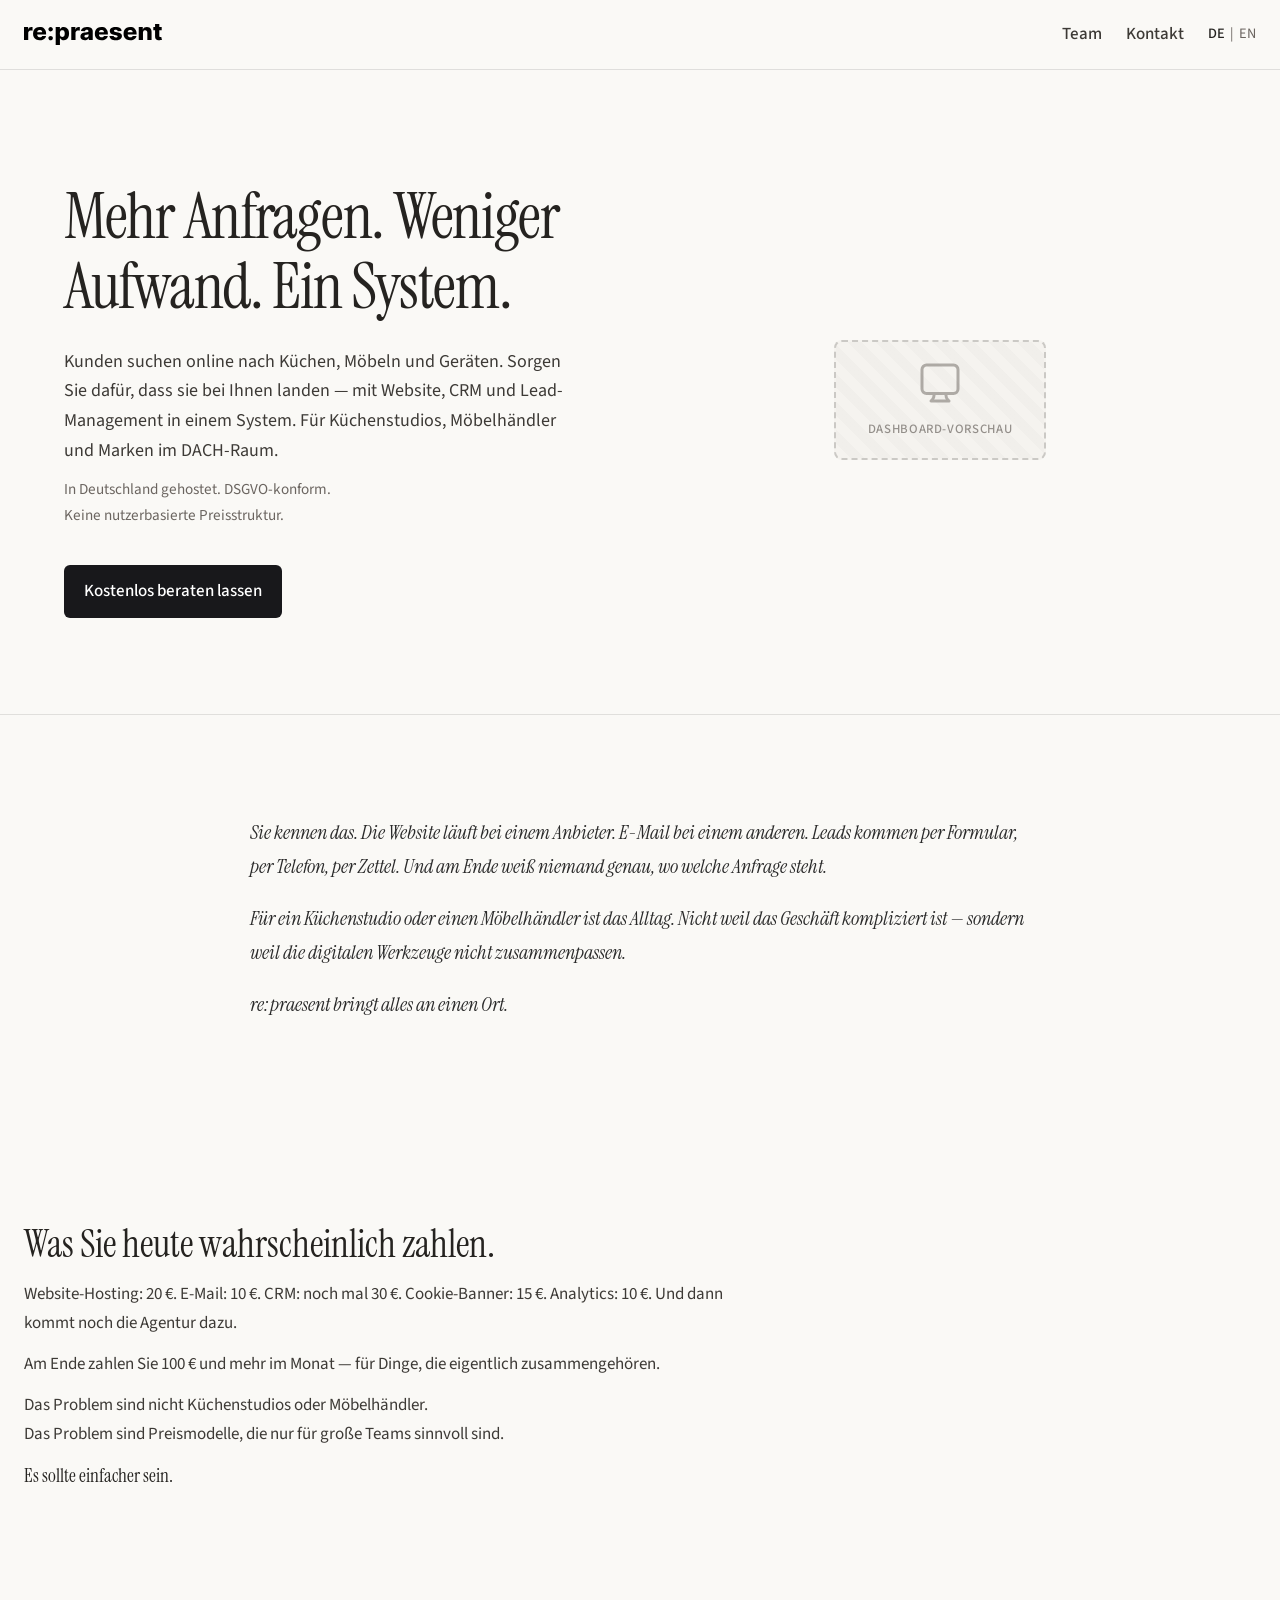
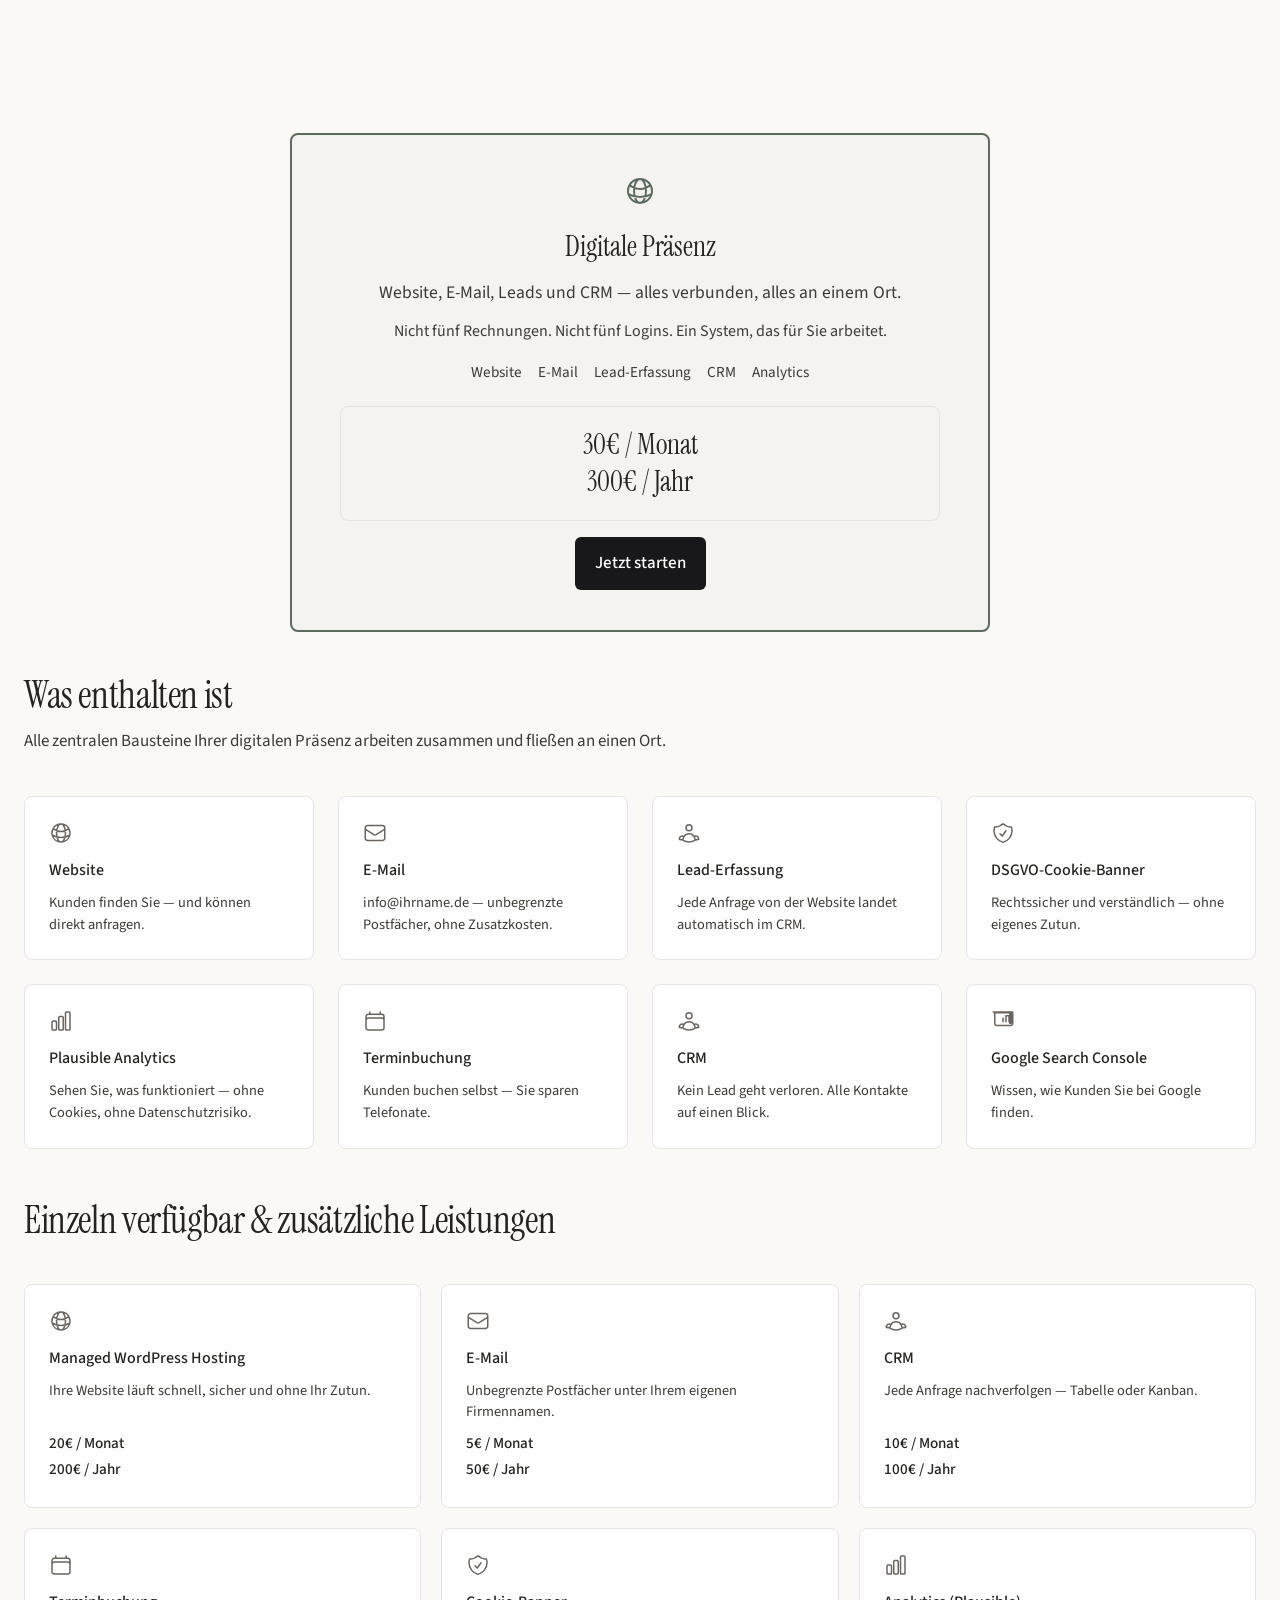
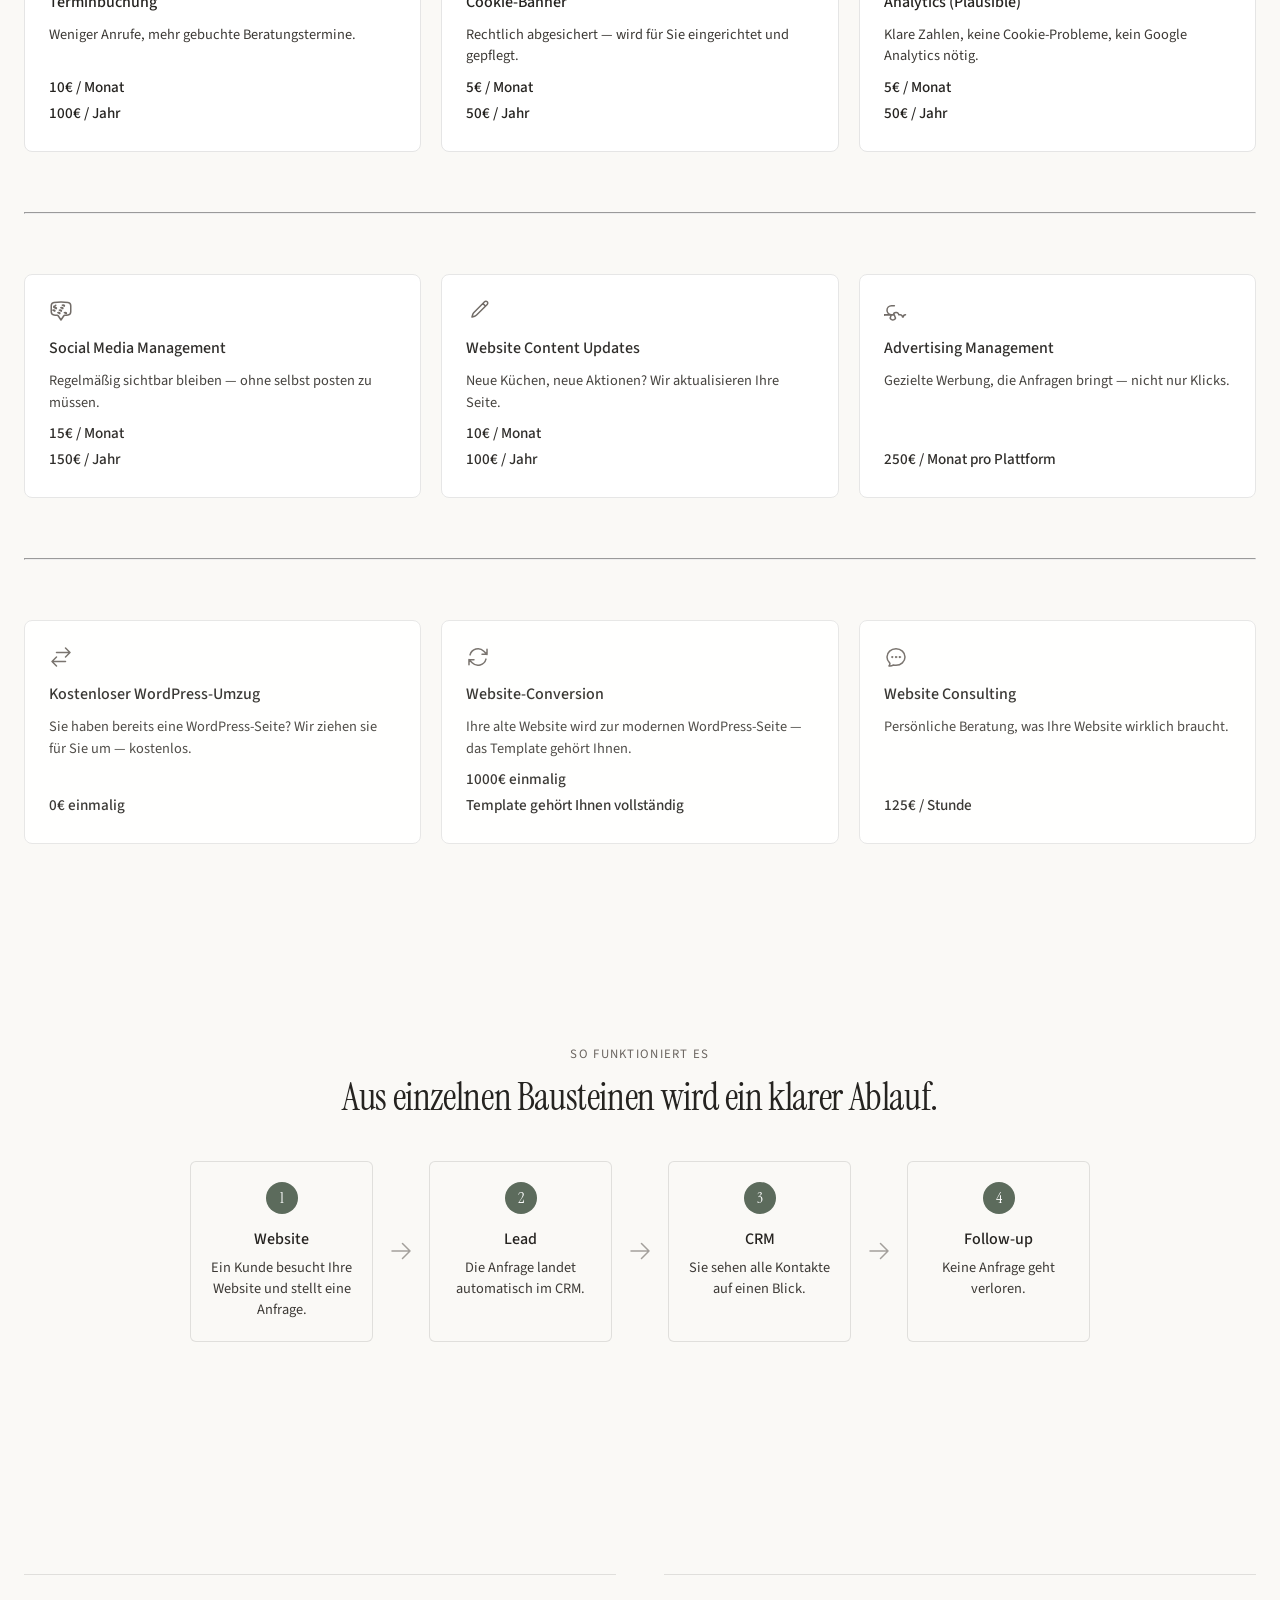
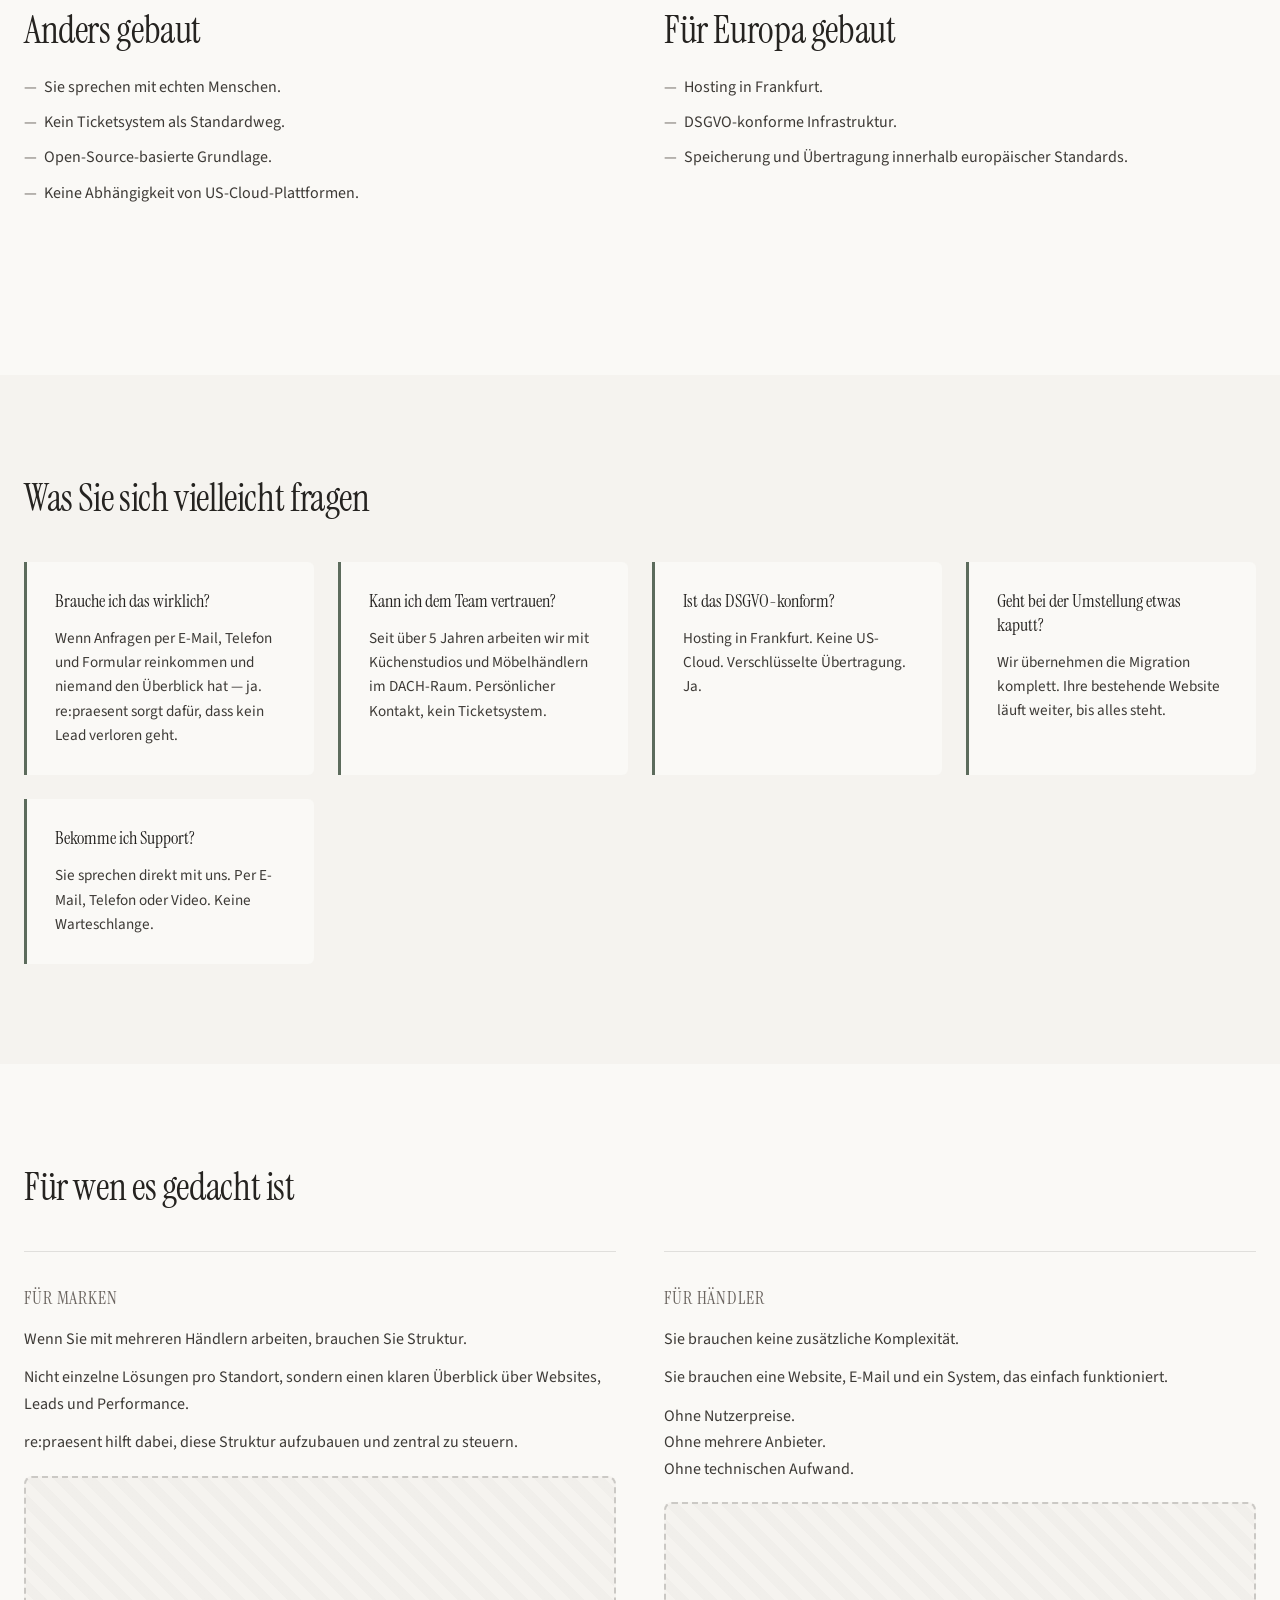
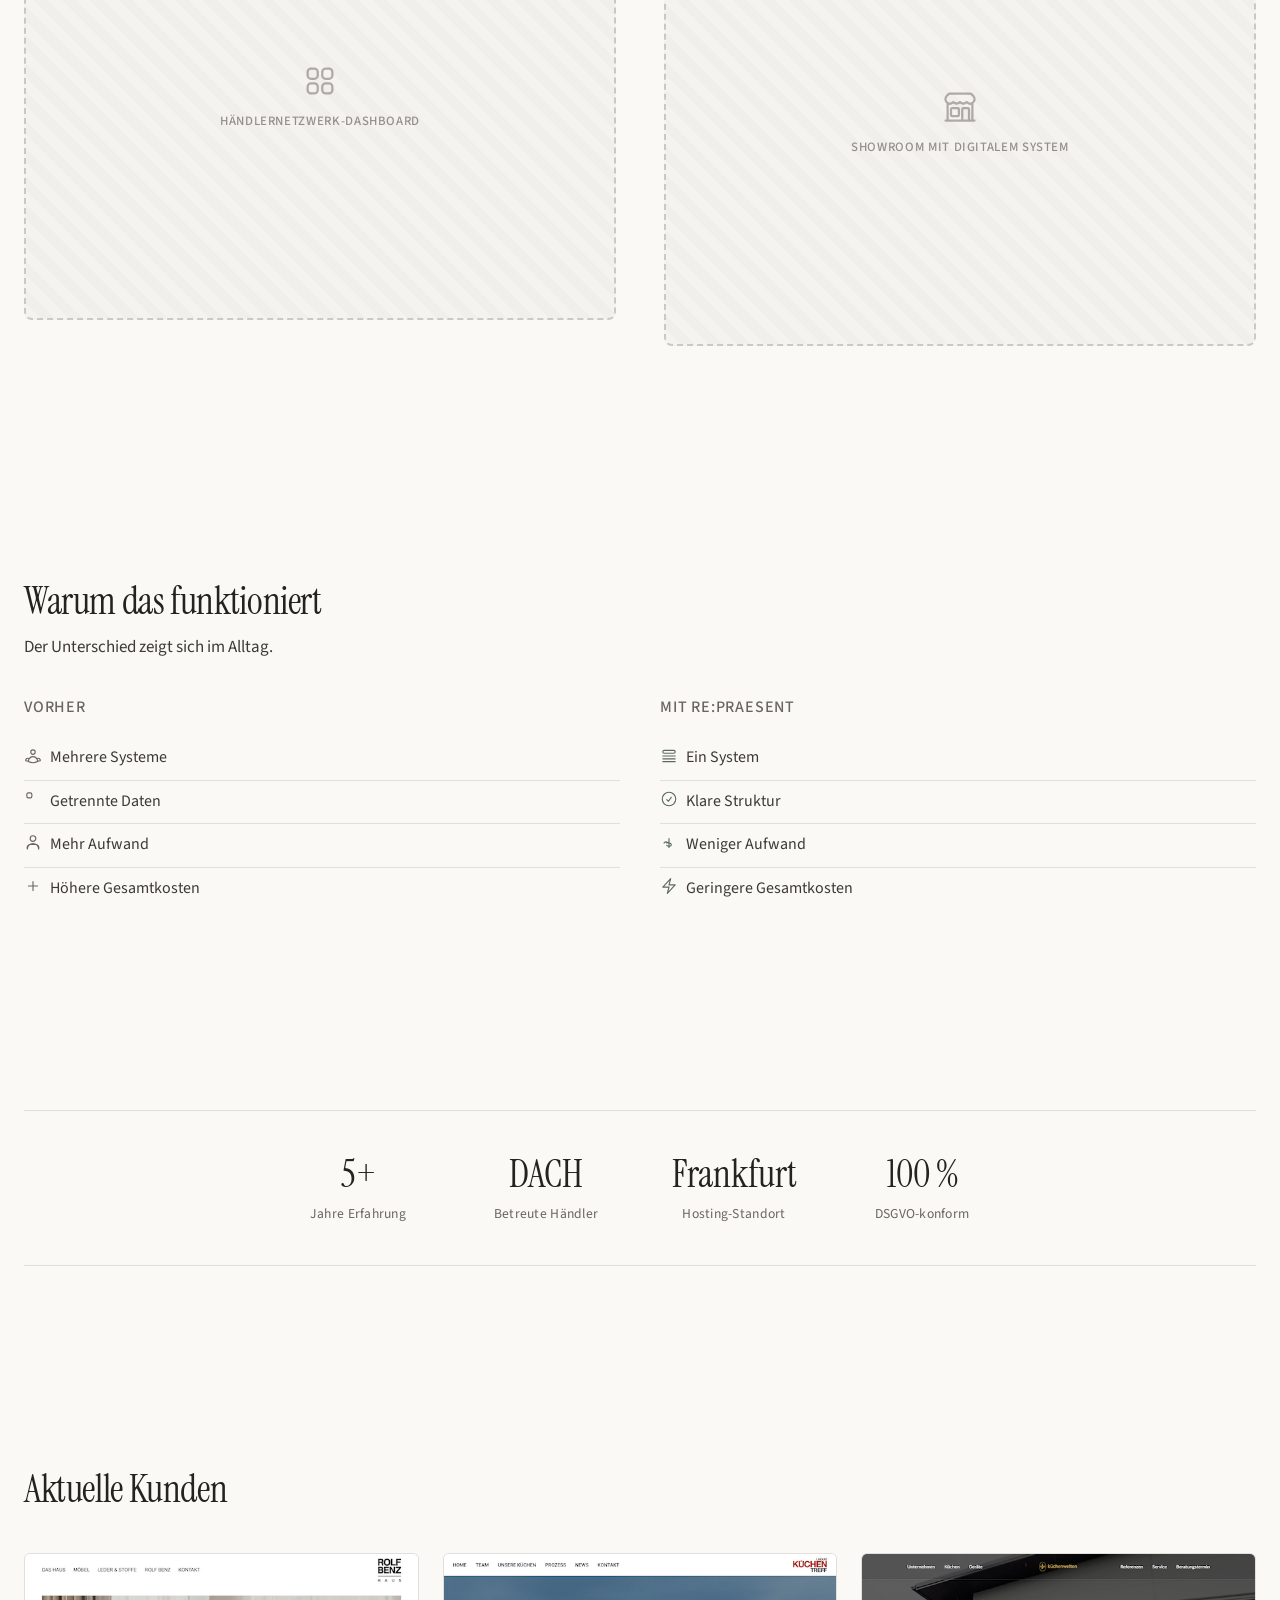
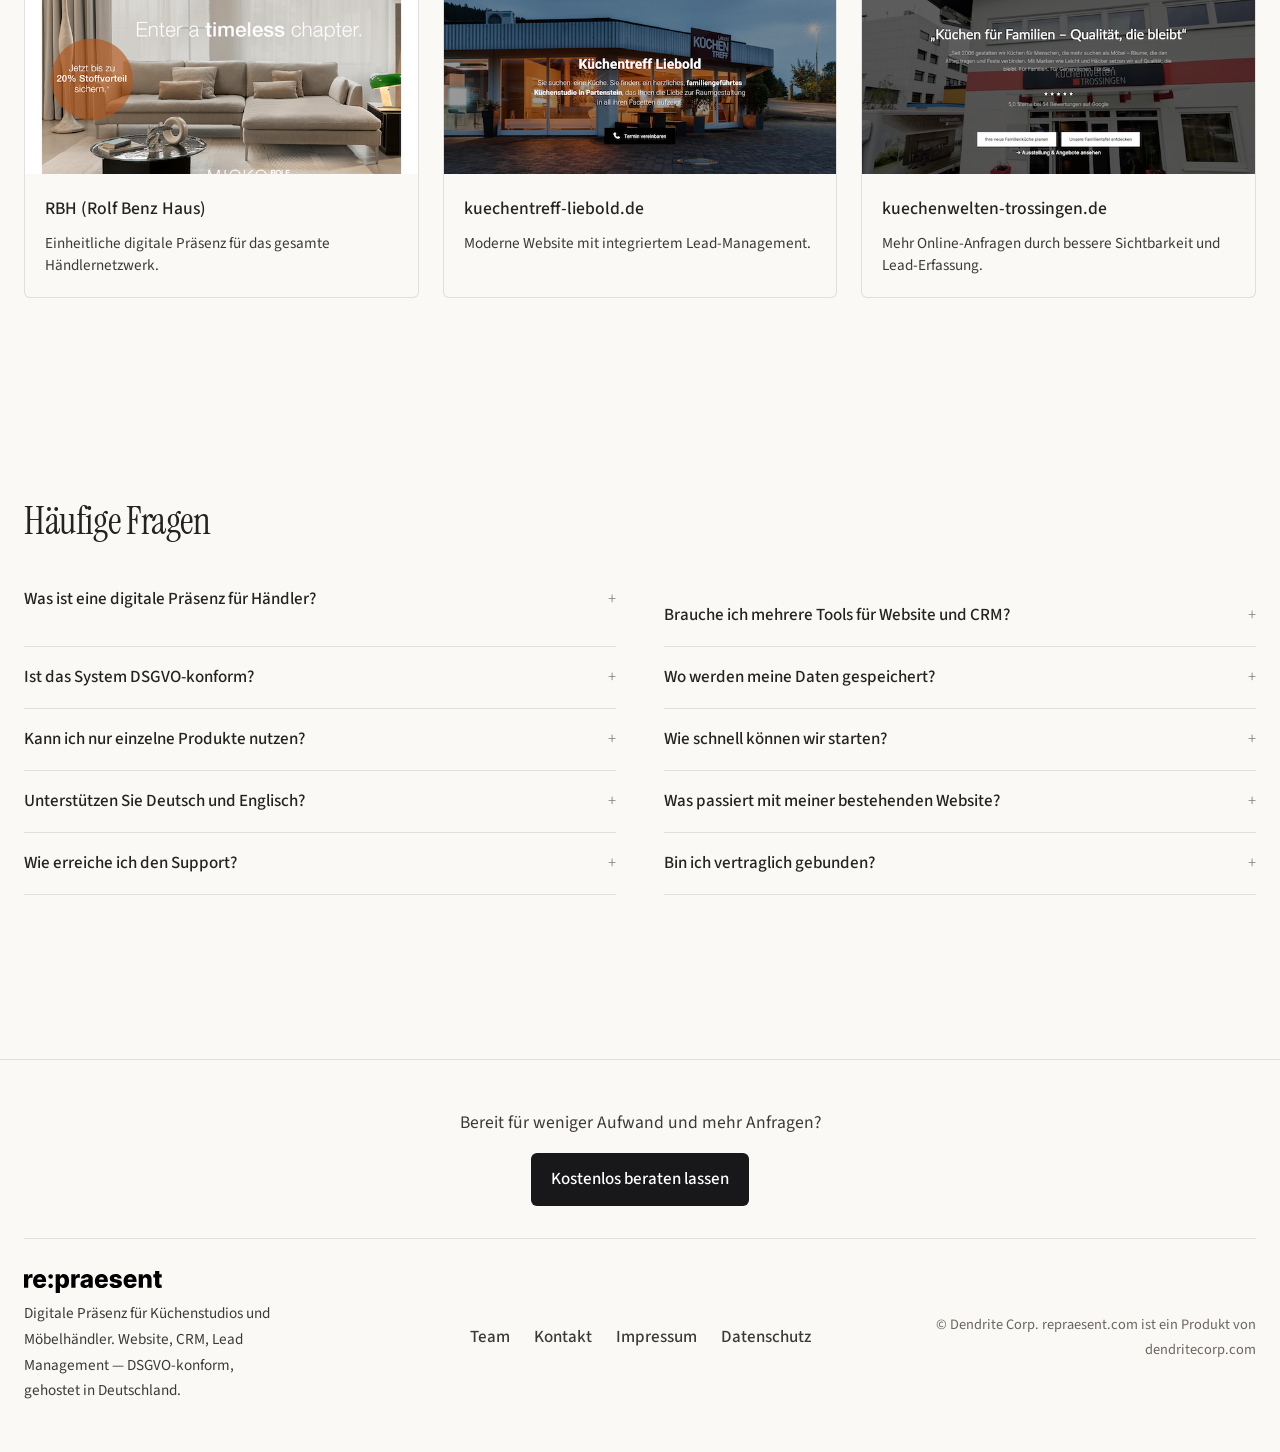
==== commit f3c80c76: "bump 0.4.0" ====
--- a/index.html
+++ b/index.html
@@ -35,6 +35,8 @@
         <ul class="site-nav-list">
           <li><a class="site-nav-link" href="team.html">Team</a></li>
           <li><a class="site-nav-link" href="contact.html">Kontakt</a></li>
+          <li class="mobile-only"><a class="site-nav-link" href="impressum.html">Impressum</a></li>
+          <li class="mobile-only"><a class="site-nav-link" href="privacy.html">Datenschutz</a></li>
         </ul>
         <div class="lang-switcher">
           <a href="/" aria-current="page">DE</a>
@@ -53,19 +55,27 @@
   <main>
     <section class="hero fade-up" id="hero">
       <div class="container hero-inner">
-        <h1 class="hero-title">Ihre digitale Präsenz, an einem Ort.</h1>
-        <p class="hero-text">Website, E-Mail, Leads, Analytics und CRM – verbunden in einem System. Für Küchenstudios, Möbelhändler, Hausgerätehändler und Marken im DACH-Raum.</p>
-        <p class="hero-trust">In Deutschland gehostet. DSGVO-konform. Keine nutzerbasierte Preisstruktur.</p>
-        <a class="btn" href="contact.html">Jetzt starten</a>
+        <div class="hero-content">
+          <h1 class="hero-title">Mehr Anfragen. Weniger Aufwand. Ein System.</h1>
+          <p class="hero-text">Kunden suchen online nach Küchen, Möbeln und Geräten. Sorgen Sie dafür, dass sie bei Ihnen landen — mit Website, CRM und Lead-Management in einem System. Für Küchenstudios, Möbelhändler und Marken im DACH-Raum.</p>
+          <p class="hero-trust">In Deutschland gehostet. DSGVO-konform. Keine nutzerbasierte Preisstruktur.</p>
+          <a class="btn" href="contact.html">Kostenlos beraten lassen</a>
+        </div>
+        <div class="hero-visual">
+          <div class="placeholder-img placeholder-img-16x9">
+            <span class="placeholder-img-icon" aria-hidden="true"><svg xmlns="http://www.w3.org/2000/svg" fill="none" viewBox="0 0 24 24" stroke-width="1.5" stroke="currentColor" width="48" height="48"><path stroke-linecap="round" stroke-linejoin="round" d="M9 17.25v1.007a3 3 0 0 1-.879 2.122L7.5 21h9l-.621-.621A3 3 0 0 1 15 18.257V17.25m6-12V15a2.25 2.25 0 0 1-2.25 2.25H5.25A2.25 2.25 0 0 1 3 15V5.25A2.25 2.25 0 0 1 5.25 3h13.5A2.25 2.25 0 0 1 21 5.25Z" /></svg></span>
+            <span class="placeholder-img-label">Dashboard-Vorschau</span>
+          </div>
+        </div>
       </div>
     </section>
 
     <section class="section story-section fade-up">
       <div class="story-container story-container-narrow">
         <div class="story-body-single story">
-          <p>Seit über 5 Jahren arbeiten wir mit Küchenstudios, Möbelhändlern und Marken. Dabei zeigt sich immer wieder das gleiche Bild. Nicht das Geschäft ist zu kompliziert — sondern die Systeme darum herum.</p>
-          <p>Website hier. E-Mail dort. Leads in einem anderen Tool. Analytics separat. Dazu mehrere Anbieter, zusätzliche Kosten und Modelle, die für kleine Teams nicht gemacht sind. Am Ende entsteht ein Setup, das Zeit kostet, Geld kostet und unnötig schwer zu überblicken ist.</p>
-          <p>re:praesent ist daraus entstanden.</p>
+          <p>Sie kennen das. Die Website läuft bei einem Anbieter. E-Mail bei einem anderen. Leads kommen per Formular, per Telefon, per Zettel. Und am Ende weiß niemand genau, wo welche Anfrage steht.</p>
+          <p>Für ein Küchenstudio oder einen Möbelhändler ist das Alltag. Nicht weil das Geschäft kompliziert ist — sondern weil die digitalen Werkzeuge nicht zusammenpassen.</p>
+          <p>re:praesent bringt alles an einen Ort.</p>
         </div>
       </div>
     </section>
@@ -73,12 +83,11 @@
     <section class="section industry-pricing-section fade-up">
       <div class="container">
         <div class="section-header industry-copy">
-          <p>Digitale Präsenz sollte nicht bedeuten, jeden Monat mehrere Anbieter zu bezahlen.</p>
-          <p>Das Problem ist nicht die Branche.</p>
-          <p>Das Problem sind Modelle, die nur für große Teams sinnvoll sind.</p>
-          <p>Mehrere Tools.<br>Zusatzkosten pro Nutzer.<br>Laufende Erweiterungen.</p>
-          <p>Für kleinere Händler ergibt das oft keinen Sinn.</p>
-          <p>Wir glauben: Es sollte einfacher sein.</p>
+          <p>Was Sie heute wahrscheinlich zahlen.</p>
+          <p>Website-Hosting: 20 €. E-Mail: 10 €. CRM: noch mal 30 €. Cookie-Banner: 15 €. Analytics: 10 €. Und dann kommt noch die Agentur dazu.</p>
+          <p>Am Ende zahlen Sie 100 € und mehr im Monat — für Dinge, die eigentlich zusammengehören.</p>
+          <p>Das Problem sind nicht Küchenstudios oder Möbelhändler.<br>Das Problem sind Preismodelle, die nur für große Teams sinnvoll sind.</p>
+          <p>Es sollte einfacher sein.</p>
         </div>
       </div>
     </section>
@@ -88,8 +97,8 @@
         <div class="card-main main-product-card pricing-hero-card fade-up">
           <span class="pricing-hero-icon" aria-hidden="true"><svg xmlns="http://www.w3.org/2000/svg" fill="none" viewBox="0 0 24 24" stroke-width="1.5" stroke="currentColor" width="32" height="32"><path stroke-linecap="round" stroke-linejoin="round" d="M12 21a9.004 9.004 0 0 0 8.716-6.747M12 21a9.004 9.004 0 0 1-8.716-6.747M12 21c2.485 0 4.5-4.03 4.5-9S14.485 3 12 3m0 18c-2.485 0-4.5-4.03-4.5-9S9.515 3 12 3m0 0a8.997 8.997 0 0 1 7.843 4.582M12 3a8.997 8.997 0 0 0-7.843 4.582m15.686 0A11.953 11.953 0 0 1 12 10.5c-2.998 0-5.74-1.1-7.843-2.918m15.686 0A8.959 8.959 0 0 1 21 12c0 .778-.099 1.533-.284 2.253m0 0A17.919 17.919 0 0 1 12 16.5c-3.162 0-6.133-.815-8.716-2.247m0 0A9.015 9.015 0 0 1 3 12c0-1.605.42-3.113 1.157-4.418" /></svg></span>
           <h3 class="pricing-hero-title">Digitale Präsenz</h3>
-          <p class="pricing-hero-desc">Eine klare Grundlage für Ihre Website, E-Mail, Leads und Kundenverwaltung.</p>
-          <p class="pricing-hero-tagline">Nicht mehrere Tools. Nicht mehrere Anbieter. Ein System, das zusammenarbeitet.</p>
+          <p class="pricing-hero-desc">Website, E-Mail, Leads und CRM — alles verbunden, alles an einem Ort.</p>
+          <p class="pricing-hero-tagline">Nicht fünf Rechnungen. Nicht fünf Logins. Ein System, das für Sie arbeitet.</p>
           <ul class="pricing-hero-features">
             <li>Website</li>
             <li>E-Mail</li>
@@ -111,42 +120,42 @@
           <div class="product-card card fade-up">
             <span class="product-card-icon" aria-hidden="true"><svg xmlns="http://www.w3.org/2000/svg" fill="none" viewBox="0 0 24 24" stroke-width="1.5" stroke="currentColor" width="24" height="24"><path stroke-linecap="round" stroke-linejoin="round" d="M12 21a9.004 9.004 0 0 0 8.716-6.747M12 21a9.004 9.004 0 0 1-8.716-6.747M12 21c2.485 0 4.5-4.03 4.5-9S14.485 3 12 3m0 18c-2.485 0-4.5-4.03-4.5-9S9.515 3 12 3m0 0a8.997 8.997 0 0 1 7.843 4.582M12 3a8.997 8.997 0 0 0-7.843 4.582m15.686 0A11.953 11.953 0 0 1 12 10.5c-2.998 0-5.74-1.1-7.843-2.918m15.686 0A8.959 8.959 0 0 1 21 12c0 .778-.099 1.533-.284 2.253m0 0A17.919 17.919 0 0 1 12 16.5c-3.162 0-6.133-.815-8.716-2.247m0 0A9.015 9.015 0 0 1 3 12c0-1.605.42-3.113 1.157-4.418" /></svg></span>
             <h3 class="product-card-name">Website</h3>
-            <p class="product-card-desc">Ihre zentrale Präsenz im Netz.</p>
+            <p class="product-card-desc">Kunden finden Sie — und können direkt anfragen.</p>
           </div>
           <div class="product-card card fade-up">
             <span class="product-card-icon" aria-hidden="true"><svg xmlns="http://www.w3.org/2000/svg" fill="none" viewBox="0 0 24 24" stroke-width="1.5" stroke="currentColor" width="24" height="24"><path stroke-linecap="round" stroke-linejoin="round" d="M21.75 6.75v10.5a2.25 2.25 0 0 1-2.25 2.25h-15a2.25 2.25 0 0 1-2.25-2.25V6.75m19.5 0A2.25 2.25 0 0 0 19.5 4.5h-15a2.25 2.25 0 0 0-2.25 2.25m19.5 0v.243a2.25 2.25 0 0 1-1.07 1.916l-7.5 4.615a2.25 2.25 0 0 1-2.36 0L3.32 8.91a2.25 2.25 0 0 1-1.07-1.916V6.75" /></svg></span>
             <h3 class="product-card-name">E-Mail</h3>
-            <p class="product-card-desc">Professionelle E-Mail für Ihr Unternehmen.</p>
+            <p class="product-card-desc">info@ihrname.de — unbegrenzte Postfächer, ohne Zusatzkosten.</p>
           </div>
           <div class="product-card card fade-up">
             <span class="product-card-icon" aria-hidden="true"><svg xmlns="http://www.w3.org/2000/svg" fill="none" viewBox="0 0 24 24" stroke-width="1.5" stroke="currentColor" width="24" height="24"><path stroke-linecap="round" stroke-linejoin="round" d="M18 18.72a9.094 9.094 0 0 0 3.741-.479 3 3 0 0 0-4.682-2.72m.94 3.198.001.031c0 .225-.012.447-.037.666A11.944 11.944 0 0 1 12 21c-2.17 0-4.207-.576-5.963-1.584A6.062 6.062 0 0 1 6 18.719m12 0a5.971 5.971 0 0 0-.941-3.197m0 0A5.995 5.995 0 0 0 12 12.75a5.995 5.995 0 0 0-5.058 2.772m0 0a3 3 0 0 0-4.681 2.72 8.986 8.986 0 0 0 3.74.477m.94-3.197a5.971 5.971 0 0 0-.94 3.197M15 6.75a3 3 0 1 1-6 0 3 3 0 0 1 6 0Z" /></svg></span>
             <h3 class="product-card-name">Lead-Erfassung</h3>
-            <p class="product-card-desc">Anfragen gehen direkt ins System.</p>
+            <p class="product-card-desc">Jede Anfrage von der Website landet automatisch im CRM.</p>
           </div>
           <div class="product-card card fade-up">
             <span class="product-card-icon" aria-hidden="true"><svg xmlns="http://www.w3.org/2000/svg" fill="none" viewBox="0 0 24 24" stroke-width="1.5" stroke="currentColor" width="24" height="24"><path stroke-linecap="round" stroke-linejoin="round" d="M9 12.75 11.25 15 15 9.75m-3-7.036A11.959 11.959 0 0 1 3.598 6 11.99 11.99 0 0 0 3 9.749c0 5.592 3.824 10.29 9 11.623 5.176-1.332 9-6.03 9-11.622 0-1.31-.21-2.571-.598-3.751h-.152c-3.196 0-6.1-1.248-8.25-3.285Z" /></svg></span>
-            <h3 class="product-card-name">GDPR-Cookie-Banner</h3>
-            <p class="product-card-desc">Einwilligung sauber und verständlich erfassen.</p>
+            <h3 class="product-card-name">DSGVO-Cookie-Banner</h3>
+            <p class="product-card-desc">Rechtssicher und verständlich — ohne eigenes Zutun.</p>
           </div>
           <div class="product-card card fade-up">
             <span class="product-card-icon" aria-hidden="true"><svg xmlns="http://www.w3.org/2000/svg" fill="none" viewBox="0 0 24 24" stroke-width="1.5" stroke="currentColor" width="24" height="24"><path stroke-linecap="round" stroke-linejoin="round" d="M3 13.125C3 12.504 3.504 12 4.125 12h2.25c.621 0 1.125.504 1.125 1.125v6.75C7.5 20.496 6.996 21 6.375 21h-2.25A1.125 1.125 0 0 1 3 19.875v-6.75ZM9.75 8.625c0-.621.504-1.125 1.125-1.125h2.25c.621 0 1.125.504 1.125 1.125v11.25c0 .621-.504 1.125-1.125 1.125h-2.25a1.125 1.125 0 0 1-1.125-1.125V8.625ZM16.5 4.125c0-.621.504-1.125 1.125-1.125h2.25C20.496 3 21 3.504 21 4.125v15.75c0 .621-.504 1.125-1.125 1.125h-2.25a1.125 1.125 0 0 1-1.125-1.125V4.125Z" /></svg></span>
             <h3 class="product-card-name">Plausible Analytics</h3>
-            <p class="product-card-desc">Datenschutzfreundliche Auswertung Ihrer Website.</p>
+            <p class="product-card-desc">Sehen Sie, was funktioniert — ohne Cookies, ohne Datenschutzrisiko.</p>
           </div>
           <div class="product-card card fade-up">
             <span class="product-card-icon" aria-hidden="true"><svg xmlns="http://www.w3.org/2000/svg" fill="none" viewBox="0 0 24 24" stroke-width="1.5" stroke="currentColor" width="24" height="24"><path stroke-linecap="round" stroke-linejoin="round" d="M6.75 3v2.25M17.25 3v2.25M3 18.75V7.5a2.25 2.25 0 0 1 2.25-2.25h13.5A2.25 2.25 0 0 1 21 7.5v11.25m-18 0A2.25 2.25 0 0 0 5.25 21h13.5A2.25 2.25 0 0 0 21 18.75m-18 0v-7.5A2.25 2.25 0 0 1 5.25 9h13.5A2.25 2.25 0 0 1 21 11.25v7.5" /></svg></span>
             <h3 class="product-card-name">Terminbuchung</h3>
-            <p class="product-card-desc">Termine direkt online vereinbaren.</p>
+            <p class="product-card-desc">Kunden buchen selbst — Sie sparen Telefonate.</p>
           </div>
           <div class="product-card card fade-up">
             <span class="product-card-icon" aria-hidden="true"><svg xmlns="http://www.w3.org/2000/svg" fill="none" viewBox="0 0 24 24" stroke-width="1.5" stroke="currentColor" width="24" height="24"><path stroke-linecap="round" stroke-linejoin="round" d="M18 18.72a9.094 9.094 0 0 0 3.741-.479 3 3 0 0 0-4.682-2.72m.94 3.198.001.031c0 .225-.012.447-.037.666A11.944 11.944 0 0 1 12 21c-2.17 0-4.207-.576-5.963-1.584A6.062 6.062 0 0 1 6 18.719m12 0a5.971 5.971 0 0 0-.941-3.197m0 0A5.995 5.995 0 0 0 12 12.75a5.995 5.995 0 0 0-5.058 2.772m0 0a3 3 0 0 0-4.681 2.72 8.986 8.986 0 0 0 3.74.477m.94-3.197a5.971 5.971 0 0 0-.94 3.197M15 6.75a3 3 0 1 1-6 0 3 3 0 0 1 6 0Z" /></svg></span>
             <h3 class="product-card-name">CRM</h3>
-            <p class="product-card-desc">Leads zentral verwalten, in Tabellen- oder Kanban-Ansicht.</p>
+            <p class="product-card-desc">Kein Lead geht verloren. Alle Kontakte auf einen Blick.</p>
           </div>          
           <div class="product-card card fade-up">
             <span class="product-card-icon" aria-hidden="true"><svg xmlns="http://www.w3.org/2000/svg" fill="none" viewBox="0 0 24 24" stroke-width="1.5" stroke="currentColor" width="24" height="24"><path stroke-linecap="round" stroke-linejoin="round" d="M3.75 3v11.25a2.25 2.25 0 0 0 2.25 2.25h13.5a2.25 2.25 0 0 0 2.25-2.25V3.75M3.75 3h-1.5m1.5 0h16.5m0 0h1.5m-1.5 0v11.25m0 0h-1.5m0 0V3.75m0 0H3.75m0 0h1.5M12 9v3.75m3-6v6m3-3v3m0-3v-3m0 0h-3m3 0h3" /></svg></span>
             <h3 class="product-card-name">Google Search Console</h3>
-            <p class="product-card-desc">Einrichtung und Integration in Google Search Console.</p>
+            <p class="product-card-desc">Wissen, wie Kunden Sie bei Google finden.</p>
           </div>
         </div>
 
@@ -157,37 +166,37 @@
           <div class="product-card card fade-up">
             <span class="product-card-icon" aria-hidden="true"><svg xmlns="http://www.w3.org/2000/svg" fill="none" viewBox="0 0 24 24" stroke-width="1.5" stroke="currentColor" width="24" height="24"><path stroke-linecap="round" stroke-linejoin="round" d="M12 21a9.004 9.004 0 0 0 8.716-6.747M12 21a9.004 9.004 0 0 1-8.716-6.747M12 21c2.485 0 4.5-4.03 4.5-9S14.485 3 12 3m0 18c-2.485 0-4.5-4.03-4.5-9S9.515 3 12 3m0 0a8.997 8.997 0 0 1 7.843 4.582M12 3a8.997 8.997 0 0 0-7.843 4.582m15.686 0A11.953 11.953 0 0 1 12 10.5c-2.998 0-5.74-1.1-7.843-2.918m15.686 0A8.959 8.959 0 0 1 21 12c0 .778-.099 1.533-.284 2.253m0 0A17.919 17.919 0 0 1 12 16.5c-3.162 0-6.133-.815-8.716-2.247m0 0A9.015 9.015 0 0 1 3 12c0-1.605.42-3.113 1.157-4.418" /></svg></span>
             <h3 class="product-card-name">Managed WordPress Hosting</h3>
-            <p class="product-card-desc">Schnelle und stabile Infrastruktur für Ihre Website.</p>
+            <p class="product-card-desc">Ihre Website läuft schnell, sicher und ohne Ihr Zutun.</p>
             <p class="product-card-price">20€ / Monat<br>200€ / Jahr</p>
           </div>
           <div class="product-card card fade-up">
             <span class="product-card-icon" aria-hidden="true"><svg xmlns="http://www.w3.org/2000/svg" fill="none" viewBox="0 0 24 24" stroke-width="1.5" stroke="currentColor" width="24" height="24"><path stroke-linecap="round" stroke-linejoin="round" d="M21.75 6.75v10.5a2.25 2.25 0 0 1-2.25 2.25h-15a2.25 2.25 0 0 1-2.25-2.25V6.75m19.5 0A2.25 2.25 0 0 0 19.5 4.5h-15a2.25 2.25 0 0 0-2.25 2.25m19.5 0v.243a2.25 2.25 0 0 1-1.07 1.916l-7.5 4.615a2.25 2.25 0 0 1-2.36 0L3.32 8.91a2.25 2.25 0 0 1-1.07-1.916V6.75" /></svg></span>
             <h3 class="product-card-name">E-Mail</h3>
-            <p class="product-card-desc">Professionelle E-Mail mit unbegrenzten Postfächern.</p>
+            <p class="product-card-desc">Unbegrenzte Postfächer unter Ihrem eigenen Firmennamen.</p>
             <p class="product-card-price">5€ / Monat<br>50€ / Jahr</p>
           </div>
           <div class="product-card card fade-up">
             <span class="product-card-icon" aria-hidden="true"><svg xmlns="http://www.w3.org/2000/svg" fill="none" viewBox="0 0 24 24" stroke-width="1.5" stroke="currentColor" width="24" height="24"><path stroke-linecap="round" stroke-linejoin="round" d="M18 18.72a9.094 9.094 0 0 0 3.741-.479 3 3 0 0 0-4.682-2.72m.94 3.198.001.031c0 .225-.012.447-.037.666A11.944 11.944 0 0 1 12 21c-2.17 0-4.207-.576-5.963-1.584A6.062 6.062 0 0 1 6 18.719m12 0a5.971 5.971 0 0 0-.941-3.197m0 0A5.995 5.995 0 0 0 12 12.75a5.995 5.995 0 0 0-5.058 2.772m0 0a3 3 0 0 0-4.681 2.72 8.986 8.986 0 0 0 3.74.477m.94-3.197a5.971 5.971 0 0 0-.94 3.197M15 6.75a3 3 0 1 1-6 0 3 3 0 0 1 6 0Z" /></svg></span>
             <h3 class="product-card-name">CRM</h3>
-            <p class="product-card-desc">Leads an einem Ort erfassen und verwalten.</p>
+            <p class="product-card-desc">Jede Anfrage nachverfolgen — Tabelle oder Kanban.</p>
             <p class="product-card-price">10€ / Monat<br>100€ / Jahr</p>
           </div>
           <div class="product-card card fade-up">
             <span class="product-card-icon" aria-hidden="true"><svg xmlns="http://www.w3.org/2000/svg" fill="none" viewBox="0 0 24 24" stroke-width="1.5" stroke="currentColor" width="24" height="24"><path stroke-linecap="round" stroke-linejoin="round" d="M6.75 3v2.25M17.25 3v2.25M3 18.75V7.5a2.25 2.25 0 0 1 2.25-2.25h13.5A2.25 2.25 0 0 1 21 7.5v11.25m-18 0A2.25 2.25 0 0 0 5.25 21h13.5A2.25 2.25 0 0 0 21 18.75m-18 0v-7.5A2.25 2.25 0 0 1 5.25 9h13.5A2.25 2.25 0 0 1 21 11.25v7.5" /></svg></span>
             <h3 class="product-card-name">Terminbuchung</h3>
-            <p class="product-card-desc">Kunden können direkt online Termine anfragen oder buchen.</p>
+            <p class="product-card-desc">Weniger Anrufe, mehr gebuchte Beratungstermine.</p>
             <p class="product-card-price">10€ / Monat<br>100€ / Jahr</p>
           </div>
           <div class="product-card card fade-up">
             <span class="product-card-icon" aria-hidden="true"><svg xmlns="http://www.w3.org/2000/svg" fill="none" viewBox="0 0 24 24" stroke-width="1.5" stroke="currentColor" width="24" height="24"><path stroke-linecap="round" stroke-linejoin="round" d="M9 12.75 11.25 15 15 9.75m-3-7.036A11.959 11.959 0 0 1 3.598 6 11.99 11.99 0 0 0 3 9.749c0 5.592 3.824 10.29 9 11.623 5.176-1.332 9-6.03 9-11.622 0-1.31-.21-2.571-.598-3.751h-.152c-3.196 0-6.1-1.248-8.25-3.285Z" /></svg></span>
             <h3 class="product-card-name">Cookie-Banner</h3>
-            <p class="product-card-desc">DSGVO-konforme Einwilligungslösung für Ihre Website.</p>
+            <p class="product-card-desc">Rechtlich abgesichert — wird für Sie eingerichtet und gepflegt.</p>
             <p class="product-card-price">5€ / Monat<br>50€ / Jahr</p>
           </div>
           <div class="product-card card fade-up">
             <span class="product-card-icon" aria-hidden="true"><svg xmlns="http://www.w3.org/2000/svg" fill="none" viewBox="0 0 24 24" stroke-width="1.5" stroke="currentColor" width="24" height="24"><path stroke-linecap="round" stroke-linejoin="round" d="M3 13.125C3 12.504 3.504 12 4.125 12h2.25c.621 0 1.125.504 1.125 1.125v6.75C7.5 20.496 6.996 21 6.375 21h-2.25A1.125 1.125 0 0 1 3 19.875v-6.75ZM9.75 8.625c0-.621.504-1.125 1.125-1.125h2.25c.621 0 1.125.504 1.125 1.125v11.25c0 .621-.504 1.125-1.125 1.125h-2.25a1.125 1.125 0 0 1-1.125-1.125V8.625ZM16.5 4.125c0-.621.504-1.125 1.125-1.125h2.25C20.496 3 21 3.504 21 4.125v15.75c0 .621-.504 1.125-1.125 1.125h-2.25a1.125 1.125 0 0 1-1.125-1.125V4.125Z" /></svg></span>
             <h3 class="product-card-name">Analytics (Plausible)</h3>
-            <p class="product-card-desc">Datenschutzfreundliche Website-Analytics ohne unnötige Komplexität.</p>
+            <p class="product-card-desc">Klare Zahlen, keine Cookie-Probleme, kein Google Analytics nötig.</p>
             <p class="product-card-price">5€ / Monat<br>50€ / Jahr</p>
           </div>
         </div>
@@ -196,19 +205,19 @@
           <div class="product-card card fade-up">
             <span class="product-card-icon" aria-hidden="true"><svg xmlns="http://www.w3.org/2000/svg" fill="none" viewBox="0 0 24 24" stroke-width="1.5" stroke="currentColor" width="24" height="24"><path stroke-linecap="round" stroke-linejoin="round" d="M6.827 6.175A2.31 2.31 0 0 1 5.186 7.23c-.38.154-.576.652-.318 1.027zm6.5 0a2.31 2.31 0 0 1 1.641-.055c.38.154.576.652.318 1.027zm-1.5 2.5a2.31 2.31 0 0 1 1.641-.055c.38.154.576.652.318 1.027zm-6.5 0a2.31 2.31 0 0 1 1.641-.055c.38.154.576.652.318 1.027zm-1.5 2.5a2.31 2.31 0 0 1 1.641-.055c.38.154.576.652.318 1.027zm6.5 0a2.31 2.31 0 0 1 1.641-.055c.38.154.576.652.318 1.027zm-1.5 2.5a2.31 2.31 0 0 1 1.641-.055c.38.154.576.652.318 1.027zm6.5 0a2.31 2.31 0 0 1 1.641-.055c.38.154.576.652.318 1.027z" /><path stroke-linecap="round" stroke-linejoin="round" d="M2.25 12.76c0 1.6 1.123 2.994 2.707 3.227 1.068.157 2.148.279 3.238.364.466.037.893.281 1.153.671L12 21l2.652-3.978c.26-.39.687-.634 1.153-.67 1.09-.086 2.17-.208 3.238-.365 1.584-.233 2.707-1.626 2.707-3.228V6.741c0-1.602-1.123-2.995-2.707-3.228A48.394 48.394 0 0 0 12 3c-2.392 0-4.744.175-7.043.513C3.373 3.746 2.25 5.14 2.25 6.741v6.018z" /></svg></span>
             <h3 class="product-card-name">Social Media Management</h3>
-            <p class="product-card-desc">Wöchentliche Beiträge für Instagram und Facebook.</p>
+            <p class="product-card-desc">Regelmäßig sichtbar bleiben — ohne selbst posten zu müssen.</p>
             <p class="product-card-price">15€ / Monat<br>150€ / Jahr</p>
           </div>
           <div class="product-card card fade-up">
             <span class="product-card-icon" aria-hidden="true"><svg xmlns="http://www.w3.org/2000/svg" fill="none" viewBox="0 0 24 24" stroke-width="1.5" stroke="currentColor" width="24" height="24"><path stroke-linecap="round" stroke-linejoin="round" d="M16.862 4.487l1.687-1.688a1.875 1.875 0 1 1 2.652 2.652L10.582 16.07a4.5 4.5 0 0 1-1.897 1.13L6 18l.8-2.685a4.5 4.5 0 0 1 1.13-1.897l8.932-8.931zm0 0L19.5 7.125" /></svg></span>
             <h3 class="product-card-name">Website Content Updates</h3>
-            <p class="product-card-desc">Regelmäßige Pflege und Aktualisierung Ihrer Inhalte.</p>
+            <p class="product-card-desc">Neue Küchen, neue Aktionen? Wir aktualisieren Ihre Seite.</p>
             <p class="product-card-price">10€ / Monat<br>100€ / Jahr</p>
           </div>
           <div class="product-card card fade-up">
             <span class="product-card-icon" aria-hidden="true"><svg xmlns="http://www.w3.org/2000/svg" fill="none" viewBox="0 0 24 24" stroke-width="1.5" stroke="currentColor" width="24" height="24"><path stroke-linecap="round" stroke-linejoin="round" d="M10.34 15.84c-.688-.06-1.386-.09-2.09-.09H7.5a4.5 4.5 0 1 1 0-9h.75c.704 0 1.402-.03 2.09-.09m0 9.18c.253.962.584 1.892.985 2.783.247.55.06 1.21-.463 1.511l-.657.38a2.25 2.25 0 0 1-2.712 0l-.657-.38c-.523-.301-.71-.96-.463-1.51a12.96 12.96 0 0 1 .985-2.783m0 0c-.688-.06-1.386-.09-2.09-.09H7.5a4.5 4.5 0 1 1 0-9h.75c.704 0 1.402-.03 2.09-.09m0 9.18a23.848 23.848 0 0 1-7.284 0m0 0a23.682 23.682 0 0 1-8.686 0H9.5a2.25 2.25 0 0 1 2.25-2.25h.75a2.25 2.25 0 0 1 2.25 2.25h1.5a2.25 2.25 0 0 1 2.25 2.25h.75a2.25 2.25 0 0 1 2.25-2.25H21" /></svg></span>
             <h3 class="product-card-name">Advertising Management</h3>
-            <p class="product-card-desc">Kampagnen auf Facebook und Google.</p>
+            <p class="product-card-desc">Gezielte Werbung, die Anfragen bringt — nicht nur Klicks.</p>
             <p class="product-card-price">250€ / Monat pro Plattform</p>
           </div>
         </div>
@@ -217,19 +226,19 @@
           <div class="product-card card fade-up">
             <span class="product-card-icon" aria-hidden="true"><svg xmlns="http://www.w3.org/2000/svg" fill="none" viewBox="0 0 24 24" stroke-width="1.5" stroke="currentColor" width="24" height="24"><path stroke-linecap="round" stroke-linejoin="round" d="M7.5 21 3 16.5m0 0L7.5 12M3 16.5h13.5m0-13.5L21 7.5m0 0L16.5 12M21 7.5H7.5" /></svg></span>
             <h3 class="product-card-name">Kostenloser WordPress-Umzug</h3>
-            <p class="product-card-desc">Wir übernehmen den Umzug Ihrer bestehenden WordPress-Website.</p>
+            <p class="product-card-desc">Sie haben bereits eine WordPress-Seite? Wir ziehen sie für Sie um — kostenlos.</p>
             <p class="product-card-price">0€ einmalig</p>
           </div>
           <div class="product-card card fade-up">
             <span class="product-card-icon" aria-hidden="true"><svg xmlns="http://www.w3.org/2000/svg" fill="none" viewBox="0 0 24 24" stroke-width="1.5" stroke="currentColor" width="24" height="24"><path stroke-linecap="round" stroke-linejoin="round" d="M16.023 9.348h4.992v-.001M2.985 19.644v-4.992m0 0h4.992m-4.993 0 3.181 3.183a8.25 8.25 0 0 0 13.803-3.7M4.031 9.865a8.25 8.25 0 0 1 13.803-3.7l3.181 3.182m0-4.991v4.99" /></svg></span>
             <h3 class="product-card-name">Website-Conversion</h3>
-            <p class="product-card-desc">Umbau jeder Website in eine neue WordPress-Seite.</p>
+            <p class="product-card-desc">Ihre alte Website wird zur modernen WordPress-Seite — das Template gehört Ihnen.</p>
             <p class="product-card-price">1000€ einmalig<br>Template gehört Ihnen vollständig</p>
           </div>
           <div class="product-card card fade-up">
             <span class="product-card-icon" aria-hidden="true"><svg xmlns="http://www.w3.org/2000/svg" fill="none" viewBox="0 0 24 24" stroke-width="1.5" stroke="currentColor" width="24" height="24"><path stroke-linecap="round" stroke-linejoin="round" d="M8.625 12a.375.375 0 1 1-.75 0 .375.375 0 0 1 .75 0Zm0 0H8.25m4.125 0h.375m-.375 0a.375.375 0 1 1-.75 0 .375.375 0 0 1 .75 0Zm0 0H12m4.125 0h.375m-.375 0a.375.375 0 1 1-.75 0 .375.375 0 0 1 .75 0Zm0 0h-.375M21 12c0 4.556-4.03 8.25-9 8.25a9.764 9.764 0 0 1-2.555-.337A5.972 5.972 0 0 1 5.41 20.97a5.969 5.969 0 0 1-.474-.065 4.48 4.48 0 0 0 .978-2.025c.09-.457-.133-.901-.467-1.226C3.93 16.178 3 14.189 3 12c0-4.556 4.03-8.25 9-8.25s9 3.694 9 8.25Z" /></svg></span>
             <h3 class="product-card-name">Website Consulting</h3>
-            <p class="product-card-desc">Individuelle Beratung für Ihre Website und digitale Struktur.</p>
+            <p class="product-card-desc">Persönliche Beratung, was Ihre Website wirklich braucht.</p>
             <p class="product-card-price">125€ / Stunde</p>
           </div>
         </div>
@@ -244,27 +253,27 @@
         </div>
         <div class="flow-cards">
           <div class="flow-card fade-up">
-            <span class="flow-card-icon" aria-hidden="true"><svg xmlns="http://www.w3.org/2000/svg" fill="none" viewBox="0 0 24 24" stroke-width="1.5" stroke="currentColor" width="24" height="24"><path stroke-linecap="round" stroke-linejoin="round" d="M12 21a9.004 9.004 0 0 0 8.716-6.747M12 21a9.004 9.004 0 0 1-8.716-6.747M12 21c2.485 0 4.5-4.03 4.5-9S14.485 3 12 3m0 18c-2.485 0-4.5-4.03-4.5-9S9.515 3 12 3m0 0a8.997 8.997 0 0 1 7.843 4.582M12 3a8.997 8.997 0 0 0-7.843 4.582m15.686 0A11.953 11.953 0 0 1 12 10.5c-2.998 0-5.74-1.1-7.843-2.918m15.686 0A8.959 8.959 0 0 1 21 12c0 .778-.099 1.533-.284 2.253m0 0A17.919 17.919 0 0 1 12 16.5c-3.162 0-6.133-.815-8.716-2.247m0 0A9.015 9.015 0 0 1 3 12c0-1.605.42-3.113 1.157-4.418" /></svg></span>
+            <span class="flow-card-step" aria-hidden="true">1</span>
             <h3>Website</h3>
-            <p>Ihre Website erfasst Anfragen.</p>
+            <p>Ein Kunde besucht Ihre Website und stellt eine Anfrage.</p>
           </div>
           <span class="flow-arrow-svg" aria-hidden="true"><svg xmlns="http://www.w3.org/2000/svg" fill="none" viewBox="0 0 24 24" stroke-width="1.5" stroke="currentColor" width="32" height="32"><path stroke-linecap="round" stroke-linejoin="round" d="M13.5 4.5 21 12m0 0-7.5 7.5M21 12H3" /></svg></span>
           <div class="flow-card fade-up">
-            <span class="flow-card-icon" aria-hidden="true"><svg xmlns="http://www.w3.org/2000/svg" fill="none" viewBox="0 0 24 24" stroke-width="1.5" stroke="currentColor" width="24" height="24"><path stroke-linecap="round" stroke-linejoin="round" d="M18 18.72a9.094 9.094 0 0 0 3.741-.479 3 3 0 0 0-4.682-2.72m.94 3.198.001.031c0 .225-.012.447-.037.666A11.944 11.944 0 0 1 12 21c-2.17 0-4.207-.576-5.963-1.584A6.062 6.062 0 0 1 6 18.719m12 0a5.971 5.971 0 0 0-.941-3.197m0 0A5.995 5.995 0 0 0 12 12.75a5.995 5.995 0 0 0-5.058 2.772m0 0a3 3 0 0 0-4.681 2.72 8.986 8.986 0 0 0 3.74.477m.94-3.197a5.971 5.971 0 0 0-.94 3.197M15 6.75a3 3 0 1 1-6 0 3 3 0 0 1 6 0Z" /></svg></span>
+            <span class="flow-card-step" aria-hidden="true">2</span>
             <h3>Lead</h3>
-            <p>Leads landen im CRM.</p>
+            <p>Die Anfrage landet automatisch im CRM.</p>
           </div>
           <span class="flow-arrow-svg" aria-hidden="true"><svg xmlns="http://www.w3.org/2000/svg" fill="none" viewBox="0 0 24 24" stroke-width="1.5" stroke="currentColor" width="32" height="32"><path stroke-linecap="round" stroke-linejoin="round" d="M13.5 4.5 21 12m0 0-7.5 7.5M21 12H3" /></svg></span>
           <div class="flow-card fade-up">
-            <span class="flow-card-icon" aria-hidden="true"><svg xmlns="http://www.w3.org/2000/svg" fill="none" viewBox="0 0 24 24" stroke-width="1.5" stroke="currentColor" width="24" height="24"><path stroke-linecap="round" stroke-linejoin="round" d="M18 18.72a9.094 9.094 0 0 0 3.741-.479 3 3 0 0 0-4.682-2.72m.94 3.198.001.031c0 .225-.012.447-.037.666A11.944 11.944 0 0 1 12 21c-2.17 0-4.207-.576-5.963-1.584A6.062 6.062 0 0 1 6 18.719m12 0a5.971 5.971 0 0 0-.941-3.197m0 0A5.995 5.995 0 0 0 12 12.75a5.995 5.995 0 0 0-5.058 2.772m0 0a3 3 0 0 0-4.681 2.72 8.986 8.986 0 0 0 3.74.477m.94-3.197a5.971 5.971 0 0 0-.94 3.197M15 6.75a3 3 0 1 1-6 0 3 3 0 0 1 6 0Z" /></svg></span>
+            <span class="flow-card-step" aria-hidden="true">3</span>
             <h3>CRM</h3>
-            <p>Kontakte werden verwaltet.</p>
+            <p>Sie sehen alle Kontakte auf einen Blick.</p>
           </div>
           <span class="flow-arrow-svg" aria-hidden="true"><svg xmlns="http://www.w3.org/2000/svg" fill="none" viewBox="0 0 24 24" stroke-width="1.5" stroke="currentColor" width="32" height="32"><path stroke-linecap="round" stroke-linejoin="round" d="M13.5 4.5 21 12m0 0-7.5 7.5M21 12H3" /></svg></span>
           <div class="flow-card fade-up">
-            <span class="flow-card-icon" aria-hidden="true"><svg xmlns="http://www.w3.org/2000/svg" fill="none" viewBox="0 0 24 24" stroke-width="1.5" stroke="currentColor" width="24" height="24"><path stroke-linecap="round" stroke-linejoin="round" d="M3 13.125C3 12.504 3.504 12 4.125 12h2.25c.621 0 1.125.504 1.125 1.125v6.75C7.5 20.496 6.996 21 6.375 21h-2.25A1.125 1.125 0 0 1 3 19.875v-6.75ZM9.75 8.625c0-.621.504-1.125 1.125-1.125h2.25c.621 0 1.125.504 1.125 1.125v11.25c0 .621-.504 1.125-1.125 1.125h-2.25a1.125 1.125 0 0 1-1.125-1.125V8.625ZM16.5 4.125c0-.621.504-1.125 1.125-1.125h2.25C20.496 3 21 3.504 21 4.125v15.75c0 .621-.504 1.125-1.125 1.125h-2.25a1.125 1.125 0 0 1-1.125-1.125V4.125Z" /></svg></span>
+            <span class="flow-card-step" aria-hidden="true">4</span>
             <h3>Follow-up</h3>
-            <p>Alles bleibt nachvollziehbar.</p>
+            <p>Keine Anfrage geht verloren.</p>
           </div>
         </div>
       </div>
@@ -294,6 +303,36 @@
       </div>
     </section>
 
+    <section class="section objections-section fade-up">
+      <div class="container">
+        <div class="section-header">
+          <h2 class="section-title">Was Sie sich vielleicht fragen</h2>
+        </div>
+        <div class="objection-cards">
+          <div class="objection-card fade-up">
+            <p class="objection-card-question">Brauche ich das wirklich?</p>
+            <p class="objection-card-answer">Wenn Anfragen per E-Mail, Telefon und Formular reinkommen und niemand den Überblick hat — ja. re:praesent sorgt dafür, dass kein Lead verloren geht.</p>
+          </div>
+          <div class="objection-card fade-up">
+            <p class="objection-card-question">Kann ich dem Team vertrauen?</p>
+            <p class="objection-card-answer">Seit über 5 Jahren arbeiten wir mit Küchenstudios und Möbelhändlern im DACH-Raum. Persönlicher Kontakt, kein Ticketsystem.</p>
+          </div>
+          <div class="objection-card fade-up">
+            <p class="objection-card-question">Ist das DSGVO-konform?</p>
+            <p class="objection-card-answer">Hosting in Frankfurt. Keine US-Cloud. Verschlüsselte Übertragung. Ja.</p>
+          </div>
+          <div class="objection-card fade-up">
+            <p class="objection-card-question">Geht bei der Umstellung etwas kaputt?</p>
+            <p class="objection-card-answer">Wir übernehmen die Migration komplett. Ihre bestehende Website läuft weiter, bis alles steht.</p>
+          </div>
+          <div class="objection-card fade-up">
+            <p class="objection-card-question">Bekomme ich Support?</p>
+            <p class="objection-card-answer">Sie sprechen direkt mit uns. Per E-Mail, Telefon oder Video. Keine Warteschlange.</p>
+          </div>
+        </div>
+      </div>
+    </section>
+
     <section class="section fade-up">
       <div class="container container-wide">
         <div class="section-header">
@@ -305,12 +344,20 @@
             <p class="audience-intro">Wenn Sie mit mehreren Händlern arbeiten, brauchen Sie Struktur.</p>
             <p>Nicht einzelne Lösungen pro Standort, sondern einen klaren Überblick über Websites, Leads und Performance.</p>
             <p>re:praesent hilft dabei, diese Struktur aufzubauen und zentral zu steuern.</p>
+            <div class="placeholder-img placeholder-img-4x3">
+              <span class="placeholder-img-icon" aria-hidden="true"><svg xmlns="http://www.w3.org/2000/svg" fill="none" viewBox="0 0 24 24" stroke-width="1.5" stroke="currentColor" width="36" height="36"><path stroke-linecap="round" stroke-linejoin="round" d="M3.75 6A2.25 2.25 0 0 1 6 3.75h2.25A2.25 2.25 0 0 1 10.5 6v2.25a2.25 2.25 0 0 1-2.25 2.25H6a2.25 2.25 0 0 1-2.25-2.25V6ZM3.75 15.75A2.25 2.25 0 0 1 6 13.5h2.25a2.25 2.25 0 0 1 2.25 2.25V18a2.25 2.25 0 0 1-2.25 2.25H6A2.25 2.25 0 0 1 3.75 18v-2.25ZM13.5 6a2.25 2.25 0 0 1 2.25-2.25H18A2.25 2.25 0 0 1 20.25 6v2.25A2.25 2.25 0 0 1 18 10.5h-2.25a2.25 2.25 0 0 1-2.25-2.25V6ZM13.5 15.75a2.25 2.25 0 0 1 2.25-2.25H18a2.25 2.25 0 0 1 2.25 2.25V18A2.25 2.25 0 0 1 18 20.25h-2.25a2.25 2.25 0 0 1-2.25-2.25v-2.25Z" /></svg></span>
+              <span class="placeholder-img-label">Händlernetzwerk-Dashboard</span>
+            </div>
           </div>
           <div class="audience-block-retailers">
             <h3>Für Händler</h3>
             <p class="audience-intro">Sie brauchen keine zusätzliche Komplexität.</p>
             <p>Sie brauchen eine Website, E-Mail und ein System, das einfach funktioniert.</p>
             <p>Ohne Nutzerpreise.<br>Ohne mehrere Anbieter.<br>Ohne technischen Aufwand.</p>
+            <div class="placeholder-img placeholder-img-4x3">
+              <span class="placeholder-img-icon" aria-hidden="true"><svg xmlns="http://www.w3.org/2000/svg" fill="none" viewBox="0 0 24 24" stroke-width="1.5" stroke="currentColor" width="36" height="36"><path stroke-linecap="round" stroke-linejoin="round" d="M13.5 21v-7.5a.75.75 0 0 1 .75-.75h3a.75.75 0 0 1 .75.75V21m-4.5 0H2.36m11.14 0H18m0 0h3.64m-1.39 0V9.349M3.75 21V9.349m0 0a3.001 3.001 0 0 0 3.75-.615A2.993 2.993 0 0 0 9.75 9.75c.896 0 1.7-.393 2.25-1.016a2.993 2.993 0 0 0 2.25 1.016c.896 0 1.7-.393 2.25-1.015a3.001 3.001 0 0 0 3.75.614m-16.5 0a3.004 3.004 0 0 1-.621-4.72l1.189-1.19A1.5 1.5 0 0 1 5.378 3h13.243a1.5 1.5 0 0 1 1.06.44l1.19 1.189a3 3 0 0 1-.621 4.72M6.75 18h3.75a.75.75 0 0 0 .75-.75V13.5a.75.75 0 0 0-.75-.75H6.75a.75.75 0 0 0-.75.75v3.75c0 .414.336.75.75.75Z" /></svg></span>
+              <span class="placeholder-img-label">Showroom mit digitalem System</span>
+            </div>
           </div>
         </div>
       </div>
@@ -345,6 +392,29 @@
       </div>
     </section>
 
+    <section class="section fade-up">
+      <div class="container">
+        <div class="stats-bar">
+          <div class="stat-item">
+            <p class="stat-number">5+</p>
+            <p class="stat-label">Jahre Erfahrung</p>
+          </div>
+          <div class="stat-item">
+            <p class="stat-number">DACH</p>
+            <p class="stat-label">Betreute Händler</p>
+          </div>
+          <div class="stat-item">
+            <p class="stat-number">Frankfurt</p>
+            <p class="stat-label">Hosting-Standort</p>
+          </div>
+          <div class="stat-item">
+            <p class="stat-number">100 %</p>
+            <p class="stat-label">DSGVO-konform</p>
+          </div>
+        </div>
+      </div>
+    </section>
+
     <section class="section clients-section fade-up">
       <div class="container">
         <div class="section-header">
@@ -357,7 +427,7 @@
             </div>
             <div class="client-card-body">
               <h3>RBH (Rolf Benz Haus)</h3>
-              <p>Digitale Infrastruktur für Händlernetzwerke.</p>
+              <p>Einheitliche digitale Präsenz für das gesamte Händlernetzwerk.</p>
             </div>
           </a>
           <a class="client-card fade-up" href="https://kuechentreff-liebold.de" target="_blank" rel="noopener">
@@ -366,7 +436,7 @@
             </div>
             <div class="client-card-body">
               <h3>kuechentreff-liebold.de</h3>
-              <p>Website und Lead-System modernisiert.</p>
+              <p>Moderne Website mit integriertem Lead-Management.</p>
             </div>
           </a>
           <a class="client-card fade-up" href="https://kuechenwelten-trossingen.de" target="_blank" rel="noopener">
@@ -375,7 +445,7 @@
             </div>
             <div class="client-card-body">
               <h3>kuechenwelten-trossingen.de</h3>
-              <p>Digitale Präsenz und Lead-Erfassung verbessert.</p>
+              <p>Mehr Online-Anfragen durch bessere Sichtbarkeit und Lead-Erfassung.</p>
             </div>
           </a>
         </div>
@@ -415,6 +485,18 @@
           <details>
             <summary>Unterstützen Sie Deutsch und Englisch?</summary>
             <p>Ja. Wir arbeiten mit DACH-Unternehmen in beiden Sprachen.</p>
+          </details>
+          <details>
+            <summary>Was passiert mit meiner bestehenden Website?</summary>
+            <p>Wenn Sie bereits eine WordPress-Seite haben, ziehen wir sie kostenlos um. Andere Websites können wir in ein modernes WordPress-Template überführen. Ihre bestehende Seite bleibt online, bis alles bereit ist.</p>
+          </details>
+          <details>
+            <summary>Wie erreiche ich den Support?</summary>
+            <p>Direkt. Per E-Mail, Telefon oder Video-Call. Kein Ticketsystem, keine Warteschlange. Sie sprechen mit echten Menschen, die Ihr Setup kennen.</p>
+          </details>
+          <details>
+            <summary>Bin ich vertraglich gebunden?</summary>
+            <p>Nein. Sie können monatlich oder jährlich zahlen. Es gibt keine langfristigen Vertragsbindungen.</p>
           </details>
         </div>
       </div>
@@ -424,8 +506,8 @@
   <footer class="site-footer">
     <div class="container footer-inner">
       <div class="footer-cta">
-        <p class="footer-cta-text">Interessiert? Sprechen Sie mit uns.</p>
-        <a class="btn" href="contact.html">Kontakt aufnehmen</a>
+        <p class="footer-cta-text">Bereit für weniger Aufwand und mehr Anfragen?</p>
+        <a class="btn" href="contact.html">Kostenlos beraten lassen</a>
       </div>
       <div class="footer-brand">
         <img class="brand-logo" src="assets/logo/re_praesent-mark-brand-hor.svg" alt="re:praesent" decoding="async" />
--- a/css/styles.css
+++ b/css/styles.css
@@ -1,4 +1,4 @@
-/* repraesent.com v0.3.0 — Design tokens & base
+/* repraesent.com v0.4.0 — Design tokens & base
  *
  * TYPOGRAPHY SCALE
  * H1 (hero):    clamp(3rem, 6vw, 4.5rem), lh 1.1, serif
@@ -131,7 +131,7 @@
 }
 
 body.nav-open {
-  overflow: hidden;
+  /* no scroll lock needed for dropdown nav */
 }
 
 img {
@@ -237,7 +237,8 @@
   display: flex;
   align-items: center;
   justify-content: space-between;
-  padding: 1.25rem 0;
+  padding-top: 1.25rem;
+  padding-bottom: 1.25rem;
 }
 
 .brand {
@@ -295,6 +296,10 @@
 
 .lang-switcher [aria-current="page"] {
   font-weight: 500;
+}
+
+.mobile-only {
+  display: none;
 }
 
 .nav-toggle {
@@ -342,19 +347,10 @@
 
 .hero h1,
 .hero-title {
-  font-size: clamp(32px, 4vw, 64px);
-  white-space: nowrap;
+  font-size: clamp(2rem, 5vw, 4rem);
   text-wrap: balance;
   line-height: 1.1;
   margin-bottom: 24px;
-}
-
-@media (max-width: 768px) {
-  .hero h1,
-  .hero-title {
-    white-space: normal;
-    line-height: 1.1;
-  }
 }
 
 .hero-text {
@@ -1872,40 +1868,230 @@
   margin-top: 1rem;
 }
 
+/* Hero — 2-column layout with visual */
+@media (min-width: 761px) {
+  .hero-inner {
+    display: grid;
+    grid-template-columns: 1fr 1fr;
+    gap: 3rem;
+    align-items: center;
+  }
+
+  .hero-content {
+    min-width: 0;
+  }
+}
+
+.hero-visual {
+  display: flex;
+  align-items: center;
+  justify-content: center;
+}
+
+/* Placeholder image containers */
+.placeholder-img {
+  background: var(--bg-secondary);
+  border: 2px dashed var(--border-strong);
+  border-radius: 8px;
+  display: flex;
+  flex-direction: column;
+  align-items: center;
+  justify-content: center;
+  gap: 0.75rem;
+  padding: 2rem;
+  position: relative;
+  overflow: hidden;
+}
+
+.placeholder-img::before {
+  content: "";
+  position: absolute;
+  inset: 0;
+  background-image: repeating-linear-gradient(
+    45deg,
+    transparent,
+    transparent 10px,
+    rgba(37, 35, 32, 0.02) 10px,
+    rgba(37, 35, 32, 0.02) 20px
+  );
+}
+
+.placeholder-img-16x9 {
+  aspect-ratio: 16 / 9;
+}
+
+.placeholder-img-4x3 {
+  aspect-ratio: 4 / 3;
+}
+
+.placeholder-img-icon {
+  display: inline-flex;
+  color: var(--text-muted);
+  opacity: 0.5;
+  position: relative;
+  z-index: 1;
+}
+
+.placeholder-img-label {
+  font-size: 0.8rem;
+  font-weight: 500;
+  letter-spacing: 0.05em;
+  text-transform: uppercase;
+  color: var(--text-muted);
+  opacity: 0.7;
+  position: relative;
+  z-index: 1;
+}
+
+/* Objection handling section */
+.objections-section {
+  background: var(--bg-secondary);
+}
+
+.objection-cards {
+  display: grid;
+  grid-template-columns: repeat(auto-fit, minmax(280px, 1fr));
+  gap: 1.5rem;
+}
+
+.objection-card {
+  padding: 1.75rem;
+  border-left: 3px solid var(--accent);
+  background: var(--bg-primary);
+  border-radius: 0 6px 6px 0;
+}
+
+.objection-card-question {
+  font-family: 'Instrument Serif', serif;
+  font-size: 1.15rem;
+  font-weight: 500;
+  color: var(--text-primary);
+  margin: 0 0 0.75rem;
+  line-height: 1.3;
+}
+
+.objection-card-answer {
+  margin: 0;
+  color: var(--text-secondary);
+  font-size: 0.95rem;
+  line-height: 1.6;
+}
+
+/* Social proof / stats bar */
+.stats-bar {
+  display: flex;
+  justify-content: center;
+  gap: 3rem;
+  flex-wrap: wrap;
+  padding: 2.5rem 0;
+  border-top: 1px solid var(--border);
+  border-bottom: 1px solid var(--border);
+}
+
+.stat-item {
+  text-align: center;
+  min-width: 140px;
+}
+
+.stat-number {
+  font-family: 'Instrument Serif', serif;
+  font-size: clamp(2rem, 3vw, 2.75rem);
+  font-weight: 500;
+  color: var(--text-primary);
+  line-height: 1.2;
+  margin: 0;
+}
+
+.stat-label {
+  font-size: 0.85rem;
+  color: var(--text-muted);
+  margin: 0.25rem 0 0;
+  letter-spacing: 0.02em;
+}
+
+/* Flow card step numbers */
+.flow-card-step {
+  display: inline-flex;
+  align-items: center;
+  justify-content: center;
+  width: 2rem;
+  height: 2rem;
+  font-family: 'Instrument Serif', serif;
+  font-size: 1rem;
+  font-weight: 500;
+  color: white;
+  background: var(--accent);
+  border-radius: 50%;
+  margin-bottom: 0.75rem;
+}
+
+/* Audience placeholder images */
+.audience-block-brands .placeholder-img,
+.audience-block-retailers .placeholder-img {
+  margin-top: 1.25rem;
+}
+
 /* Responsive */
 @media (max-width: 760px) {
   .nav-toggle {
     display: flex;
   }
 
+  .site-header-inner {
+    position: relative;
+  }
+
   .site-nav {
-    position: fixed;
-    top: 0;
-    right: 0;
-    bottom: 0;
-    left: 0;
+    display: none;
+    position: absolute;
+    top: 100%;
+    left: -24px;
+    right: -24px;
     flex-direction: column;
-    justify-content: center;
-    gap: 1.5rem;
+    gap: 0;
     background: var(--bg-primary);
-    padding: 2rem;
-    opacity: 0;
-    pointer-events: none;
-    transition: opacity var(--transition);
+    border-bottom: 1px solid var(--border);
+    box-shadow: 0 4px 12px rgba(0, 0, 0, 0.08);
+    padding: 0.5rem 0;
   }
 
   body.nav-open .site-nav {
-    opacity: 1;
-    pointer-events: auto;
+    display: flex;
   }
 
   .site-nav-list {
     flex-direction: column;
-    gap: 1rem;
+    gap: 0;
+    width: 100%;
+  }
+
+  .site-nav-list li {
+    width: 100%;
+  }
+
+  .site-nav-link {
+    display: block;
+    padding: 0.875rem 24px;
+    font-size: 1rem;
+    font-weight: 500;
+    color: var(--text-primary);
+  }
+
+  .site-nav-link:hover,
+  .site-nav-link:active {
+    background: var(--bg-secondary);
+  }
+
+  .mobile-only {
+    display: list-item;
   }
 
   .lang-switcher {
-    margin-top: 0.5rem;
+    padding: 0.75rem 24px;
+    border-top: 1px solid var(--border);
+    margin-top: 0.25rem;
+    font-size: 0.95rem;
+    gap: 0.5rem;
   }
 
   .footer-inner {
@@ -2003,6 +2189,10 @@
     grid-template-columns: 1fr;
   }
 
+  .product-cards-included {
+    grid-template-columns: 1fr;
+  }
+
   .product-cards.grid-3col,
   .product-cards-merged {
     grid-template-columns: 1fr;
@@ -2020,4 +2210,20 @@
   .faq-items {
     grid-template-columns: 1fr;
   }
-}
+
+  .hero-visual {
+    margin-top: 2rem;
+  }
+
+  .objection-cards {
+    grid-template-columns: 1fr;
+  }
+
+  .stats-bar {
+    gap: 2rem 1.5rem;
+  }
+
+  .stat-item {
+    min-width: 100px;
+  }
+}
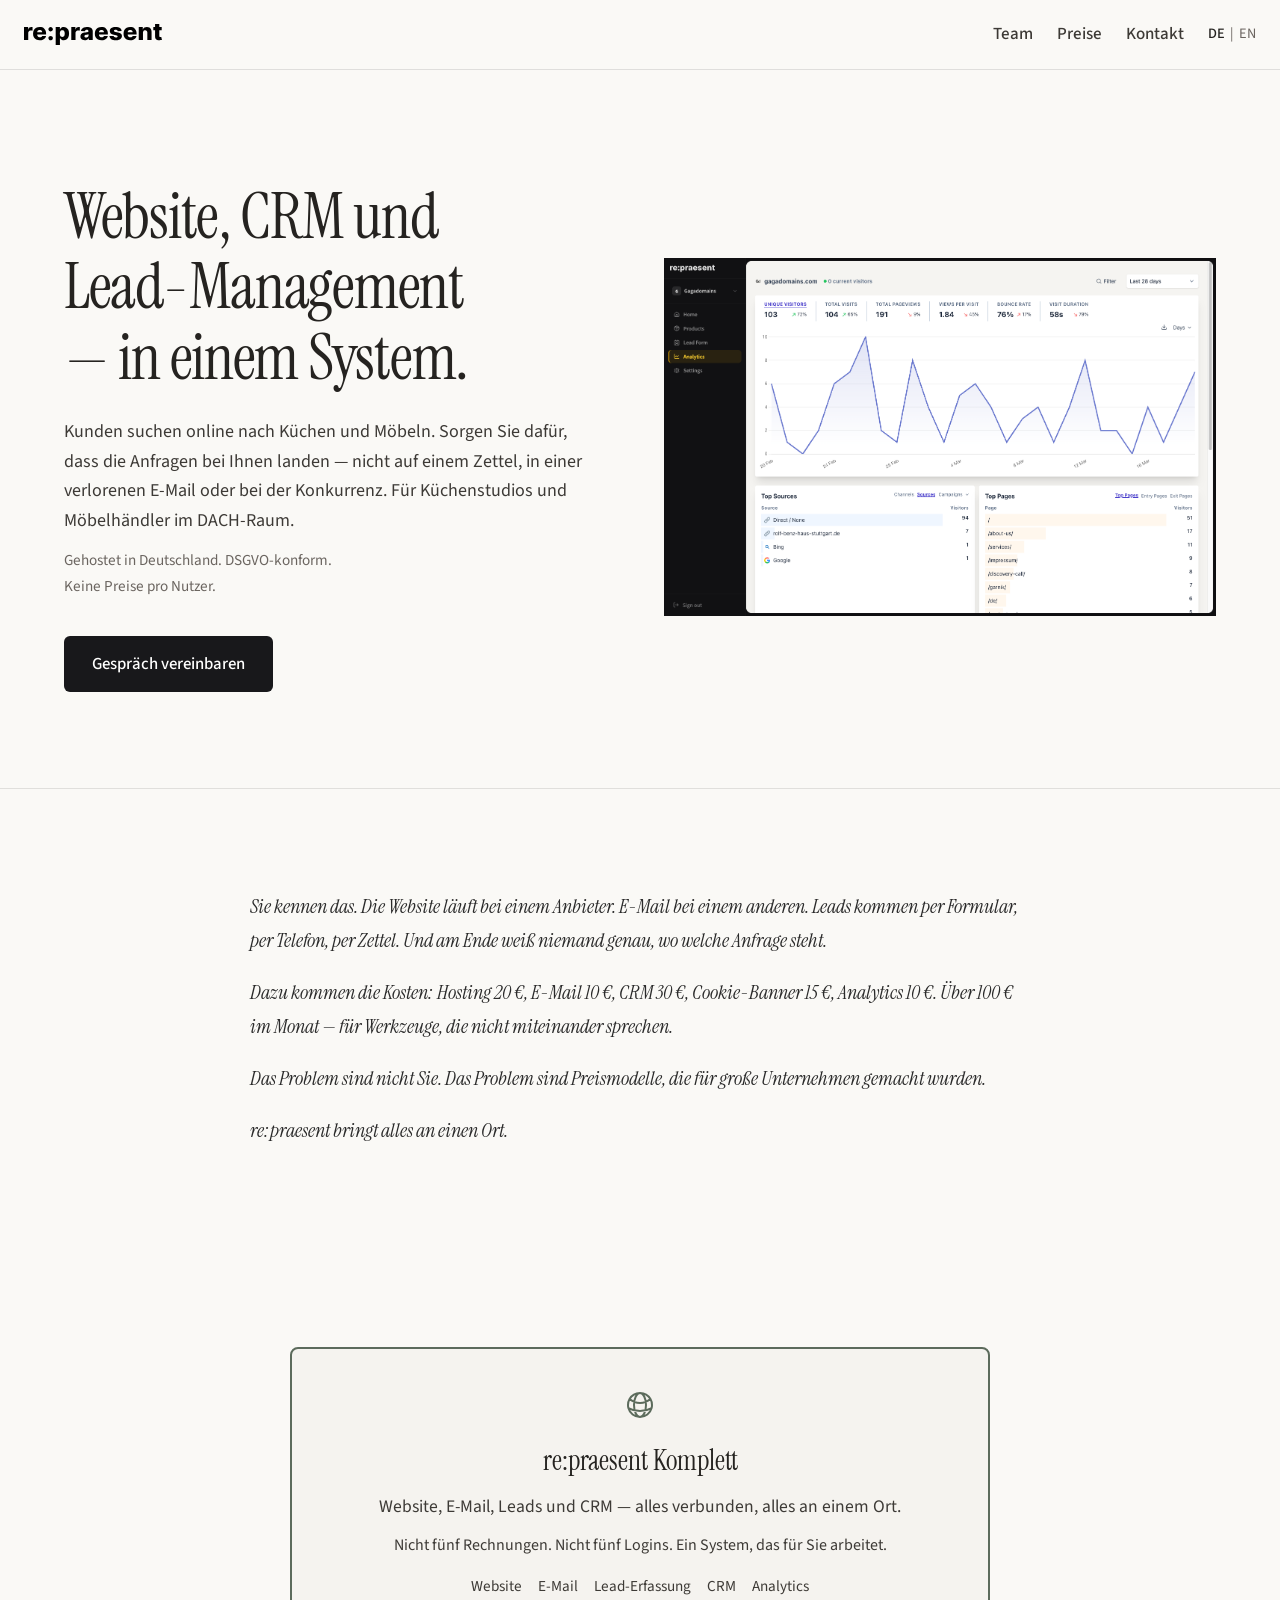
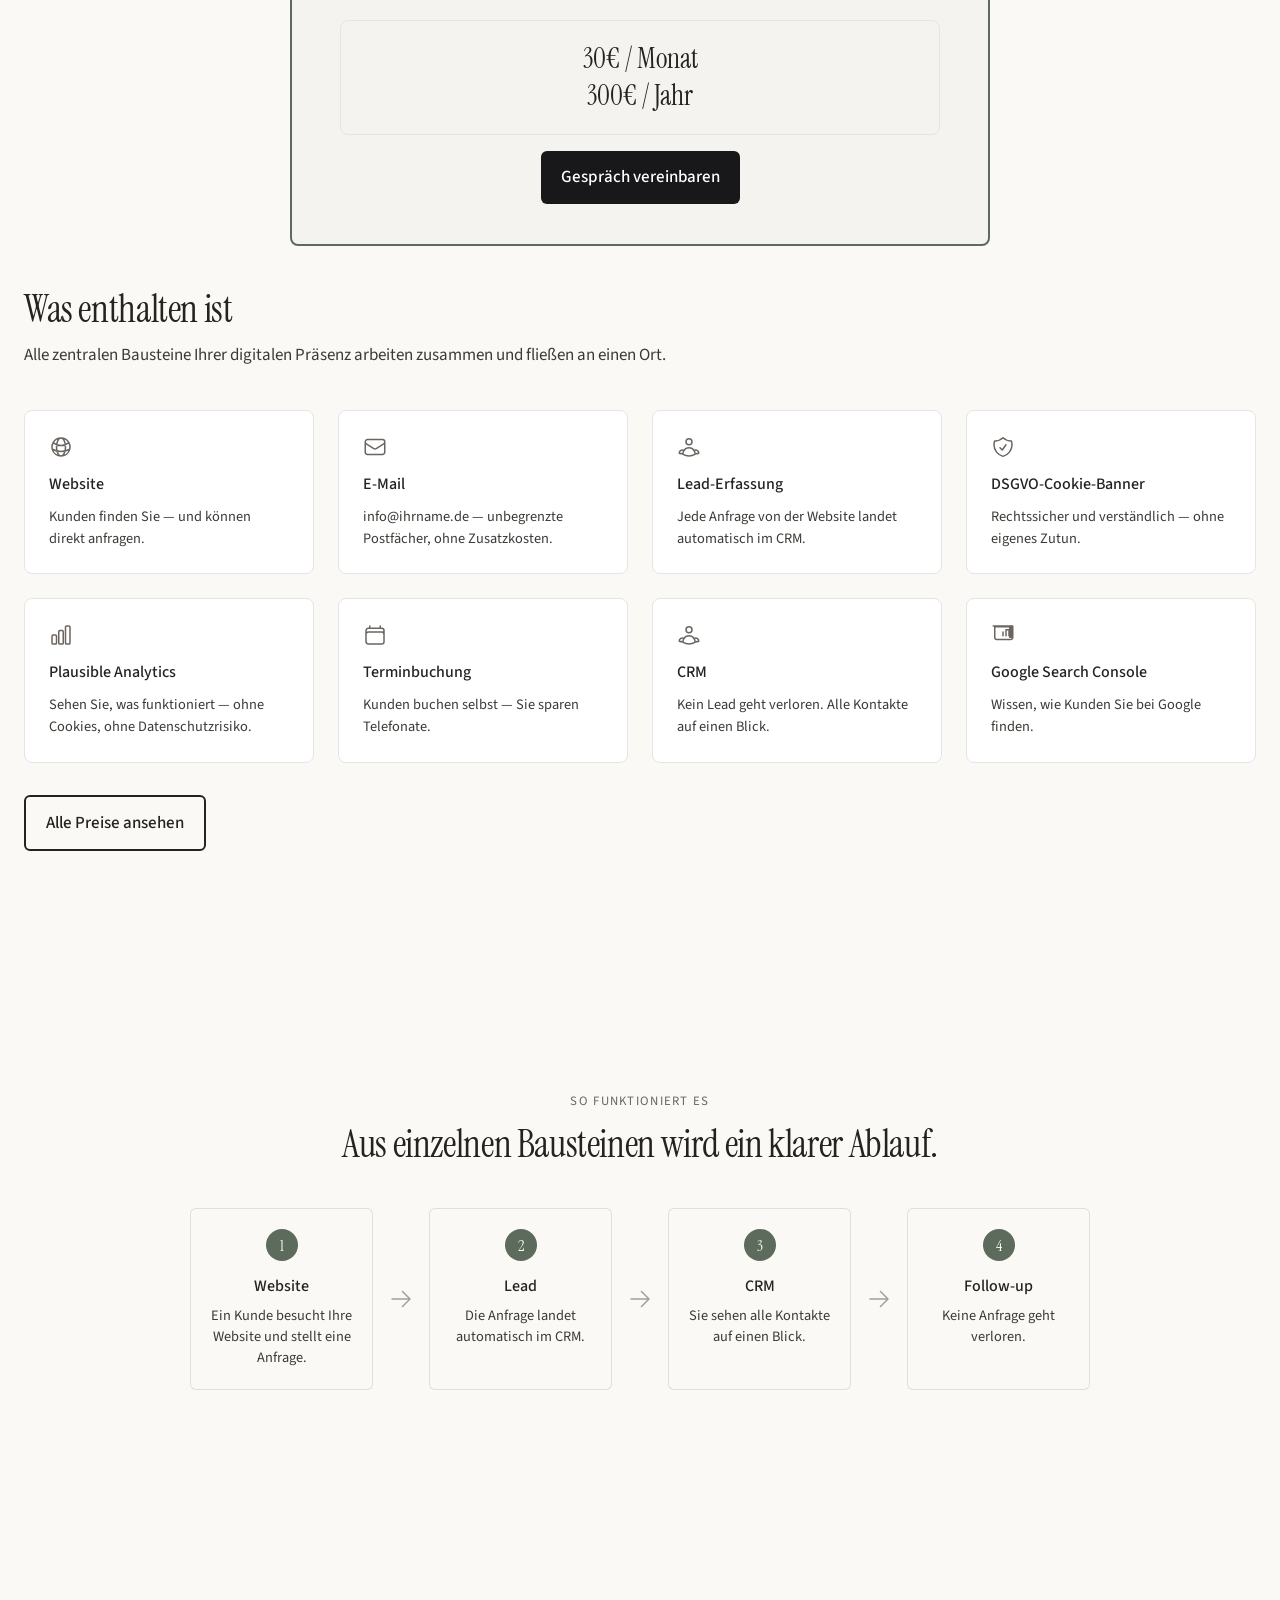
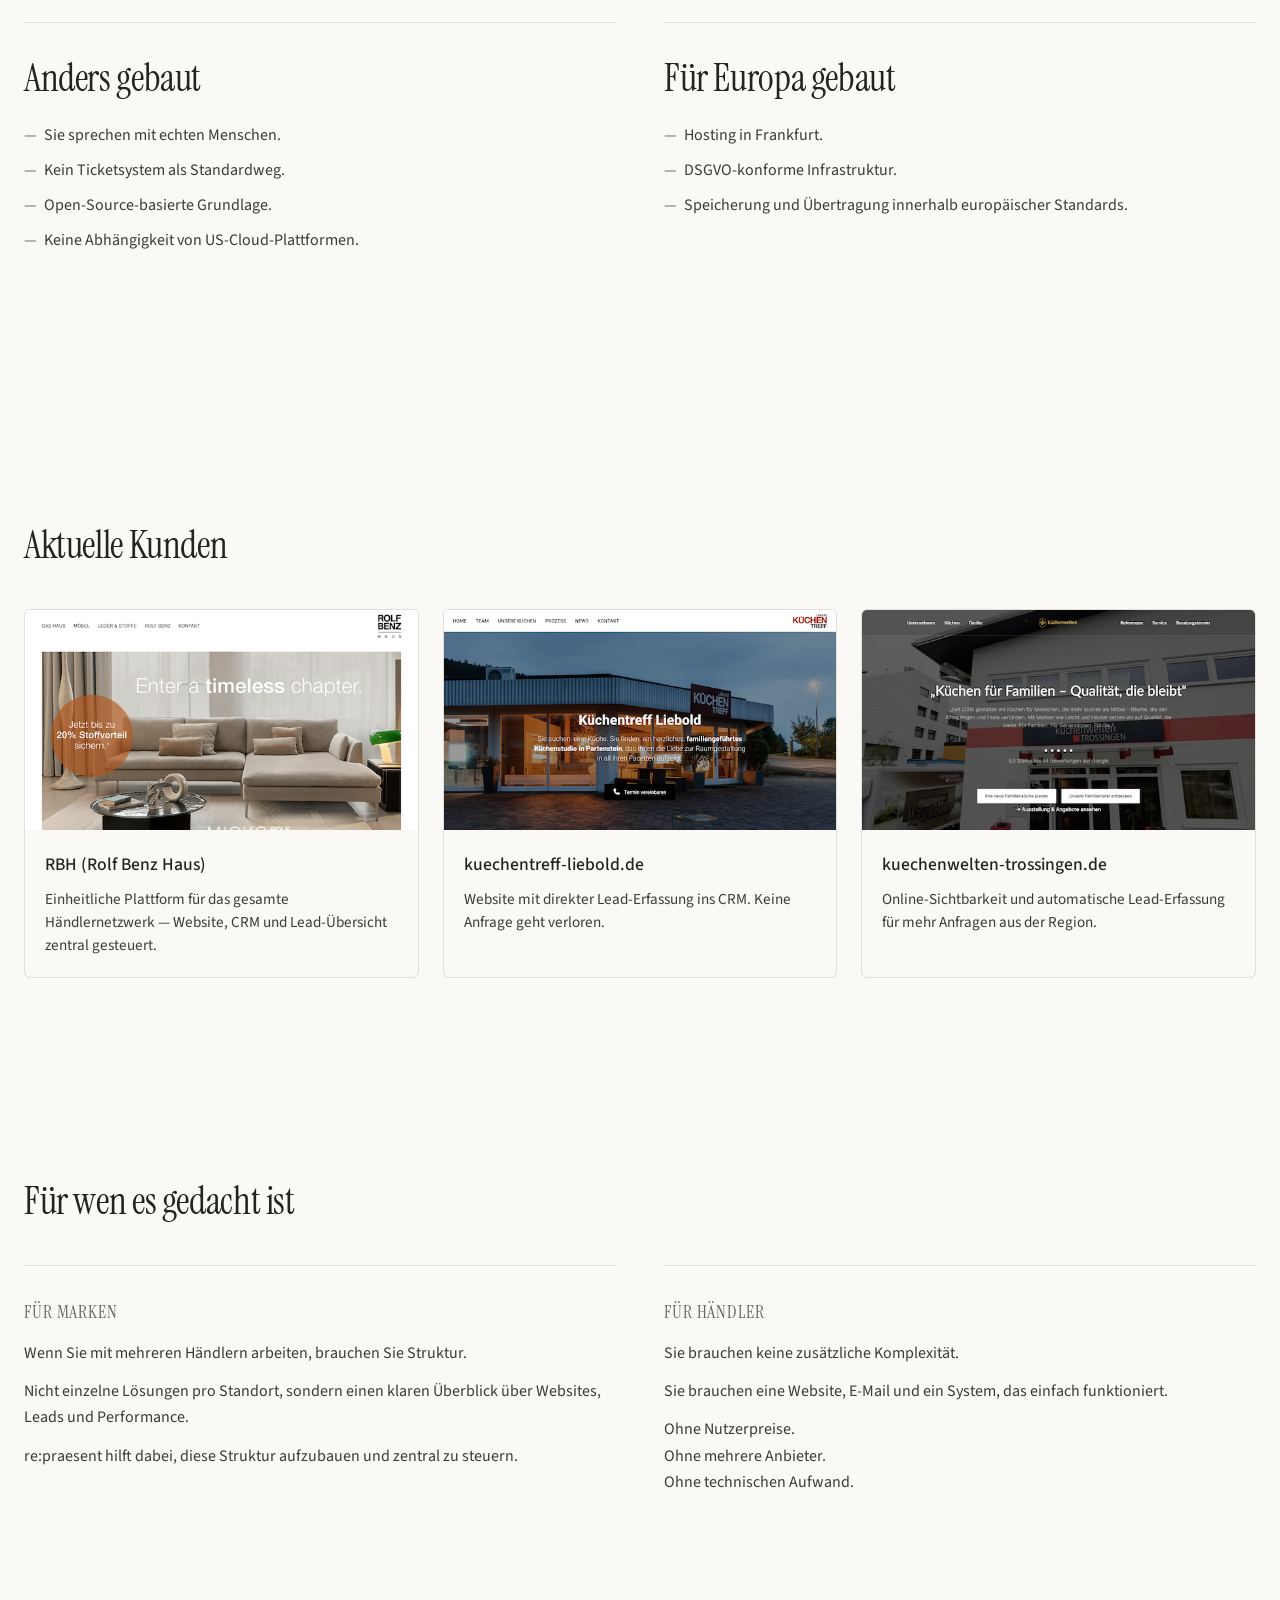
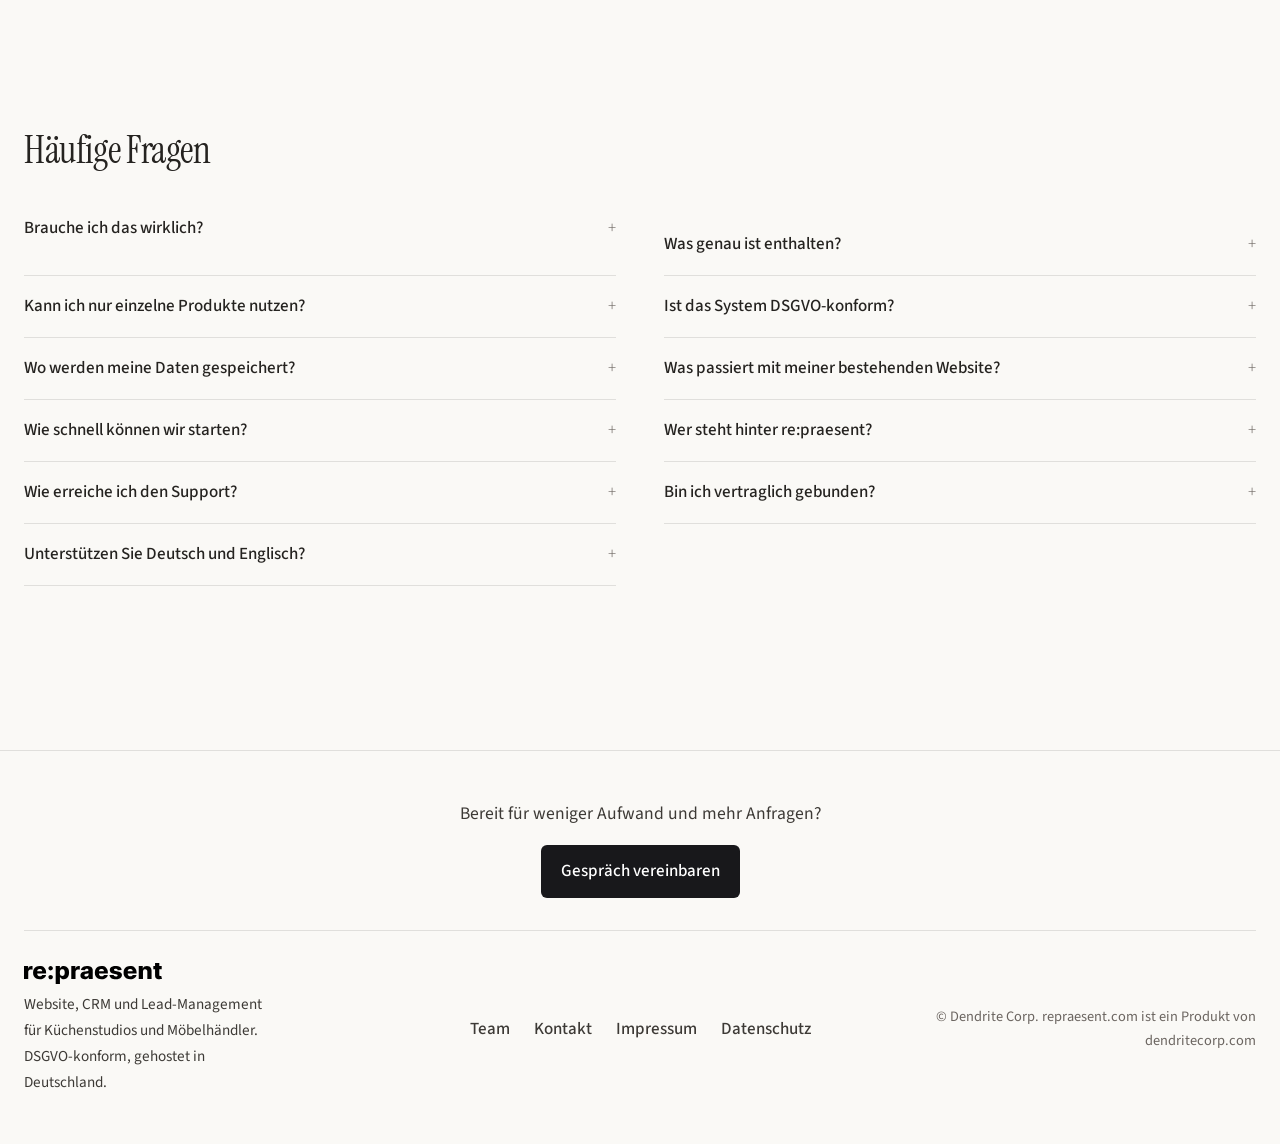
==== commit 6c6f26ed: "bump 0.4.1" ====
--- a/index.html
+++ b/index.html
@@ -34,6 +34,7 @@
       <nav class="site-nav" id="site-nav" aria-label="Hauptnavigation">
         <ul class="site-nav-list">
           <li><a class="site-nav-link" href="team.html">Team</a></li>
+          <li><a class="site-nav-link" href="pricing.html">Preise</a></li>
           <li><a class="site-nav-link" href="contact.html">Kontakt</a></li>
           <li class="mobile-only"><a class="site-nav-link" href="impressum.html">Impressum</a></li>
           <li class="mobile-only"><a class="site-nav-link" href="privacy.html">Datenschutz</a></li>
@@ -56,16 +57,15 @@
     <section class="hero fade-up" id="hero">
       <div class="container hero-inner">
         <div class="hero-content">
-          <h1 class="hero-title">Mehr Anfragen. Weniger Aufwand. Ein System.</h1>
-          <p class="hero-text">Kunden suchen online nach Küchen, Möbeln und Geräten. Sorgen Sie dafür, dass sie bei Ihnen landen — mit Website, CRM und Lead-Management in einem System. Für Küchenstudios, Möbelhändler und Marken im DACH-Raum.</p>
-          <p class="hero-trust">In Deutschland gehostet. DSGVO-konform. Keine nutzerbasierte Preisstruktur.</p>
-          <a class="btn" href="contact.html">Kostenlos beraten lassen</a>
+          <h1 class="hero-title">Website, CRM und Lead-Management — in einem System.</h1>
+          <p class="hero-text">Kunden suchen online nach Küchen und Möbeln. Sorgen Sie dafür, dass die Anfragen bei Ihnen landen — nicht auf einem Zettel, in einer verlorenen E-Mail oder bei der Konkurrenz. Für Küchenstudios und Möbelhändler im DACH-Raum.</p>
+          <p class="hero-trust">Gehostet in Deutschland. DSGVO-konform. Keine Preise pro Nutzer.</p>
+          <a class="btn" href="contact.html">Gespräch vereinbaren</a>
         </div>
         <div class="hero-visual">
-          <div class="placeholder-img placeholder-img-16x9">
-            <span class="placeholder-img-icon" aria-hidden="true"><svg xmlns="http://www.w3.org/2000/svg" fill="none" viewBox="0 0 24 24" stroke-width="1.5" stroke="currentColor" width="48" height="48"><path stroke-linecap="round" stroke-linejoin="round" d="M9 17.25v1.007a3 3 0 0 1-.879 2.122L7.5 21h9l-.621-.621A3 3 0 0 1 15 18.257V17.25m6-12V15a2.25 2.25 0 0 1-2.25 2.25H5.25A2.25 2.25 0 0 1 3 15V5.25A2.25 2.25 0 0 1 5.25 3h13.5A2.25 2.25 0 0 1 21 5.25Z" /></svg></span>
-            <span class="placeholder-img-label">Dashboard-Vorschau</span>
-          </div>
+          
+            <img src="assets/screenshots/hero.png" alt="re:praesent" decoding="async" />
+          
         </div>
       </div>
     </section>
@@ -74,20 +74,9 @@
       <div class="story-container story-container-narrow">
         <div class="story-body-single story">
           <p>Sie kennen das. Die Website läuft bei einem Anbieter. E-Mail bei einem anderen. Leads kommen per Formular, per Telefon, per Zettel. Und am Ende weiß niemand genau, wo welche Anfrage steht.</p>
-          <p>Für ein Küchenstudio oder einen Möbelhändler ist das Alltag. Nicht weil das Geschäft kompliziert ist — sondern weil die digitalen Werkzeuge nicht zusammenpassen.</p>
+          <p>Dazu kommen die Kosten: Hosting 20 €, E-Mail 10 €, CRM 30 €, Cookie-Banner 15 €, Analytics 10 €. Über 100 € im Monat — für Werkzeuge, die nicht miteinander sprechen.</p>
+          <p>Das Problem sind nicht Sie. Das Problem sind Preismodelle, die für große Unternehmen gemacht wurden.</p>
           <p>re:praesent bringt alles an einen Ort.</p>
-        </div>
-      </div>
-    </section>
-
-    <section class="section industry-pricing-section fade-up">
-      <div class="container">
-        <div class="section-header industry-copy">
-          <p>Was Sie heute wahrscheinlich zahlen.</p>
-          <p>Website-Hosting: 20 €. E-Mail: 10 €. CRM: noch mal 30 €. Cookie-Banner: 15 €. Analytics: 10 €. Und dann kommt noch die Agentur dazu.</p>
-          <p>Am Ende zahlen Sie 100 € und mehr im Monat — für Dinge, die eigentlich zusammengehören.</p>
-          <p>Das Problem sind nicht Küchenstudios oder Möbelhändler.<br>Das Problem sind Preismodelle, die nur für große Teams sinnvoll sind.</p>
-          <p>Es sollte einfacher sein.</p>
         </div>
       </div>
     </section>
@@ -96,7 +85,7 @@
       <div class="container">
         <div class="card-main main-product-card pricing-hero-card fade-up">
           <span class="pricing-hero-icon" aria-hidden="true"><svg xmlns="http://www.w3.org/2000/svg" fill="none" viewBox="0 0 24 24" stroke-width="1.5" stroke="currentColor" width="32" height="32"><path stroke-linecap="round" stroke-linejoin="round" d="M12 21a9.004 9.004 0 0 0 8.716-6.747M12 21a9.004 9.004 0 0 1-8.716-6.747M12 21c2.485 0 4.5-4.03 4.5-9S14.485 3 12 3m0 18c-2.485 0-4.5-4.03-4.5-9S9.515 3 12 3m0 0a8.997 8.997 0 0 1 7.843 4.582M12 3a8.997 8.997 0 0 0-7.843 4.582m15.686 0A11.953 11.953 0 0 1 12 10.5c-2.998 0-5.74-1.1-7.843-2.918m15.686 0A8.959 8.959 0 0 1 21 12c0 .778-.099 1.533-.284 2.253m0 0A17.919 17.919 0 0 1 12 16.5c-3.162 0-6.133-.815-8.716-2.247m0 0A9.015 9.015 0 0 1 3 12c0-1.605.42-3.113 1.157-4.418" /></svg></span>
-          <h3 class="pricing-hero-title">Digitale Präsenz</h3>
+          <h3 class="pricing-hero-title">re:praesent Komplett</h3>
           <p class="pricing-hero-desc">Website, E-Mail, Leads und CRM — alles verbunden, alles an einem Ort.</p>
           <p class="pricing-hero-tagline">Nicht fünf Rechnungen. Nicht fünf Logins. Ein System, das für Sie arbeitet.</p>
           <ul class="pricing-hero-features">
@@ -109,7 +98,7 @@
           <div class="price-box">
             <h3 class="price-box-title">30€ / Monat<br>300€ / Jahr</h3>
           </div>
-          <a class="btn" href="contact.html">Jetzt starten</a>
+          <a class="btn" href="contact.html">Gespräch vereinbaren</a>
         </div>
 
         <div class="section-header">
@@ -158,89 +147,8 @@
             <p class="product-card-desc">Wissen, wie Kunden Sie bei Google finden.</p>
           </div>
         </div>
-
-        <div class="section-header" style="margin-top: 3rem;">
-          <h2 class="section-title">Einzeln verfügbar &amp; zusätzliche Leistungen</h2>
-        </div>
-        <div class="product-cards product-cards-merged grid-3col components-group-core">
-          <div class="product-card card fade-up">
-            <span class="product-card-icon" aria-hidden="true"><svg xmlns="http://www.w3.org/2000/svg" fill="none" viewBox="0 0 24 24" stroke-width="1.5" stroke="currentColor" width="24" height="24"><path stroke-linecap="round" stroke-linejoin="round" d="M12 21a9.004 9.004 0 0 0 8.716-6.747M12 21a9.004 9.004 0 0 1-8.716-6.747M12 21c2.485 0 4.5-4.03 4.5-9S14.485 3 12 3m0 18c-2.485 0-4.5-4.03-4.5-9S9.515 3 12 3m0 0a8.997 8.997 0 0 1 7.843 4.582M12 3a8.997 8.997 0 0 0-7.843 4.582m15.686 0A11.953 11.953 0 0 1 12 10.5c-2.998 0-5.74-1.1-7.843-2.918m15.686 0A8.959 8.959 0 0 1 21 12c0 .778-.099 1.533-.284 2.253m0 0A17.919 17.919 0 0 1 12 16.5c-3.162 0-6.133-.815-8.716-2.247m0 0A9.015 9.015 0 0 1 3 12c0-1.605.42-3.113 1.157-4.418" /></svg></span>
-            <h3 class="product-card-name">Managed WordPress Hosting</h3>
-            <p class="product-card-desc">Ihre Website läuft schnell, sicher und ohne Ihr Zutun.</p>
-            <p class="product-card-price">20€ / Monat<br>200€ / Jahr</p>
-          </div>
-          <div class="product-card card fade-up">
-            <span class="product-card-icon" aria-hidden="true"><svg xmlns="http://www.w3.org/2000/svg" fill="none" viewBox="0 0 24 24" stroke-width="1.5" stroke="currentColor" width="24" height="24"><path stroke-linecap="round" stroke-linejoin="round" d="M21.75 6.75v10.5a2.25 2.25 0 0 1-2.25 2.25h-15a2.25 2.25 0 0 1-2.25-2.25V6.75m19.5 0A2.25 2.25 0 0 0 19.5 4.5h-15a2.25 2.25 0 0 0-2.25 2.25m19.5 0v.243a2.25 2.25 0 0 1-1.07 1.916l-7.5 4.615a2.25 2.25 0 0 1-2.36 0L3.32 8.91a2.25 2.25 0 0 1-1.07-1.916V6.75" /></svg></span>
-            <h3 class="product-card-name">E-Mail</h3>
-            <p class="product-card-desc">Unbegrenzte Postfächer unter Ihrem eigenen Firmennamen.</p>
-            <p class="product-card-price">5€ / Monat<br>50€ / Jahr</p>
-          </div>
-          <div class="product-card card fade-up">
-            <span class="product-card-icon" aria-hidden="true"><svg xmlns="http://www.w3.org/2000/svg" fill="none" viewBox="0 0 24 24" stroke-width="1.5" stroke="currentColor" width="24" height="24"><path stroke-linecap="round" stroke-linejoin="round" d="M18 18.72a9.094 9.094 0 0 0 3.741-.479 3 3 0 0 0-4.682-2.72m.94 3.198.001.031c0 .225-.012.447-.037.666A11.944 11.944 0 0 1 12 21c-2.17 0-4.207-.576-5.963-1.584A6.062 6.062 0 0 1 6 18.719m12 0a5.971 5.971 0 0 0-.941-3.197m0 0A5.995 5.995 0 0 0 12 12.75a5.995 5.995 0 0 0-5.058 2.772m0 0a3 3 0 0 0-4.681 2.72 8.986 8.986 0 0 0 3.74.477m.94-3.197a5.971 5.971 0 0 0-.94 3.197M15 6.75a3 3 0 1 1-6 0 3 3 0 0 1 6 0Z" /></svg></span>
-            <h3 class="product-card-name">CRM</h3>
-            <p class="product-card-desc">Jede Anfrage nachverfolgen — Tabelle oder Kanban.</p>
-            <p class="product-card-price">10€ / Monat<br>100€ / Jahr</p>
-          </div>
-          <div class="product-card card fade-up">
-            <span class="product-card-icon" aria-hidden="true"><svg xmlns="http://www.w3.org/2000/svg" fill="none" viewBox="0 0 24 24" stroke-width="1.5" stroke="currentColor" width="24" height="24"><path stroke-linecap="round" stroke-linejoin="round" d="M6.75 3v2.25M17.25 3v2.25M3 18.75V7.5a2.25 2.25 0 0 1 2.25-2.25h13.5A2.25 2.25 0 0 1 21 7.5v11.25m-18 0A2.25 2.25 0 0 0 5.25 21h13.5A2.25 2.25 0 0 0 21 18.75m-18 0v-7.5A2.25 2.25 0 0 1 5.25 9h13.5A2.25 2.25 0 0 1 21 11.25v7.5" /></svg></span>
-            <h3 class="product-card-name">Terminbuchung</h3>
-            <p class="product-card-desc">Weniger Anrufe, mehr gebuchte Beratungstermine.</p>
-            <p class="product-card-price">10€ / Monat<br>100€ / Jahr</p>
-          </div>
-          <div class="product-card card fade-up">
-            <span class="product-card-icon" aria-hidden="true"><svg xmlns="http://www.w3.org/2000/svg" fill="none" viewBox="0 0 24 24" stroke-width="1.5" stroke="currentColor" width="24" height="24"><path stroke-linecap="round" stroke-linejoin="round" d="M9 12.75 11.25 15 15 9.75m-3-7.036A11.959 11.959 0 0 1 3.598 6 11.99 11.99 0 0 0 3 9.749c0 5.592 3.824 10.29 9 11.623 5.176-1.332 9-6.03 9-11.622 0-1.31-.21-2.571-.598-3.751h-.152c-3.196 0-6.1-1.248-8.25-3.285Z" /></svg></span>
-            <h3 class="product-card-name">Cookie-Banner</h3>
-            <p class="product-card-desc">Rechtlich abgesichert — wird für Sie eingerichtet und gepflegt.</p>
-            <p class="product-card-price">5€ / Monat<br>50€ / Jahr</p>
-          </div>
-          <div class="product-card card fade-up">
-            <span class="product-card-icon" aria-hidden="true"><svg xmlns="http://www.w3.org/2000/svg" fill="none" viewBox="0 0 24 24" stroke-width="1.5" stroke="currentColor" width="24" height="24"><path stroke-linecap="round" stroke-linejoin="round" d="M3 13.125C3 12.504 3.504 12 4.125 12h2.25c.621 0 1.125.504 1.125 1.125v6.75C7.5 20.496 6.996 21 6.375 21h-2.25A1.125 1.125 0 0 1 3 19.875v-6.75ZM9.75 8.625c0-.621.504-1.125 1.125-1.125h2.25c.621 0 1.125.504 1.125 1.125v11.25c0 .621-.504 1.125-1.125 1.125h-2.25a1.125 1.125 0 0 1-1.125-1.125V8.625ZM16.5 4.125c0-.621.504-1.125 1.125-1.125h2.25C20.496 3 21 3.504 21 4.125v15.75c0 .621-.504 1.125-1.125 1.125h-2.25a1.125 1.125 0 0 1-1.125-1.125V4.125Z" /></svg></span>
-            <h3 class="product-card-name">Analytics (Plausible)</h3>
-            <p class="product-card-desc">Klare Zahlen, keine Cookie-Probleme, kein Google Analytics nötig.</p>
-            <p class="product-card-price">5€ / Monat<br>50€ / Jahr</p>
-          </div>
-        </div>
-        <hr class="hr">
-        <div class="product-cards product-cards-merged grid-3col components-group-ongoing">
-          <div class="product-card card fade-up">
-            <span class="product-card-icon" aria-hidden="true"><svg xmlns="http://www.w3.org/2000/svg" fill="none" viewBox="0 0 24 24" stroke-width="1.5" stroke="currentColor" width="24" height="24"><path stroke-linecap="round" stroke-linejoin="round" d="M6.827 6.175A2.31 2.31 0 0 1 5.186 7.23c-.38.154-.576.652-.318 1.027zm6.5 0a2.31 2.31 0 0 1 1.641-.055c.38.154.576.652.318 1.027zm-1.5 2.5a2.31 2.31 0 0 1 1.641-.055c.38.154.576.652.318 1.027zm-6.5 0a2.31 2.31 0 0 1 1.641-.055c.38.154.576.652.318 1.027zm-1.5 2.5a2.31 2.31 0 0 1 1.641-.055c.38.154.576.652.318 1.027zm6.5 0a2.31 2.31 0 0 1 1.641-.055c.38.154.576.652.318 1.027zm-1.5 2.5a2.31 2.31 0 0 1 1.641-.055c.38.154.576.652.318 1.027zm6.5 0a2.31 2.31 0 0 1 1.641-.055c.38.154.576.652.318 1.027z" /><path stroke-linecap="round" stroke-linejoin="round" d="M2.25 12.76c0 1.6 1.123 2.994 2.707 3.227 1.068.157 2.148.279 3.238.364.466.037.893.281 1.153.671L12 21l2.652-3.978c.26-.39.687-.634 1.153-.67 1.09-.086 2.17-.208 3.238-.365 1.584-.233 2.707-1.626 2.707-3.228V6.741c0-1.602-1.123-2.995-2.707-3.228A48.394 48.394 0 0 0 12 3c-2.392 0-4.744.175-7.043.513C3.373 3.746 2.25 5.14 2.25 6.741v6.018z" /></svg></span>
-            <h3 class="product-card-name">Social Media Management</h3>
-            <p class="product-card-desc">Regelmäßig sichtbar bleiben — ohne selbst posten zu müssen.</p>
-            <p class="product-card-price">15€ / Monat<br>150€ / Jahr</p>
-          </div>
-          <div class="product-card card fade-up">
-            <span class="product-card-icon" aria-hidden="true"><svg xmlns="http://www.w3.org/2000/svg" fill="none" viewBox="0 0 24 24" stroke-width="1.5" stroke="currentColor" width="24" height="24"><path stroke-linecap="round" stroke-linejoin="round" d="M16.862 4.487l1.687-1.688a1.875 1.875 0 1 1 2.652 2.652L10.582 16.07a4.5 4.5 0 0 1-1.897 1.13L6 18l.8-2.685a4.5 4.5 0 0 1 1.13-1.897l8.932-8.931zm0 0L19.5 7.125" /></svg></span>
-            <h3 class="product-card-name">Website Content Updates</h3>
-            <p class="product-card-desc">Neue Küchen, neue Aktionen? Wir aktualisieren Ihre Seite.</p>
-            <p class="product-card-price">10€ / Monat<br>100€ / Jahr</p>
-          </div>
-          <div class="product-card card fade-up">
-            <span class="product-card-icon" aria-hidden="true"><svg xmlns="http://www.w3.org/2000/svg" fill="none" viewBox="0 0 24 24" stroke-width="1.5" stroke="currentColor" width="24" height="24"><path stroke-linecap="round" stroke-linejoin="round" d="M10.34 15.84c-.688-.06-1.386-.09-2.09-.09H7.5a4.5 4.5 0 1 1 0-9h.75c.704 0 1.402-.03 2.09-.09m0 9.18c.253.962.584 1.892.985 2.783.247.55.06 1.21-.463 1.511l-.657.38a2.25 2.25 0 0 1-2.712 0l-.657-.38c-.523-.301-.71-.96-.463-1.51a12.96 12.96 0 0 1 .985-2.783m0 0c-.688-.06-1.386-.09-2.09-.09H7.5a4.5 4.5 0 1 1 0-9h.75c.704 0 1.402-.03 2.09-.09m0 9.18a23.848 23.848 0 0 1-7.284 0m0 0a23.682 23.682 0 0 1-8.686 0H9.5a2.25 2.25 0 0 1 2.25-2.25h.75a2.25 2.25 0 0 1 2.25 2.25h1.5a2.25 2.25 0 0 1 2.25 2.25h.75a2.25 2.25 0 0 1 2.25-2.25H21" /></svg></span>
-            <h3 class="product-card-name">Advertising Management</h3>
-            <p class="product-card-desc">Gezielte Werbung, die Anfragen bringt — nicht nur Klicks.</p>
-            <p class="product-card-price">250€ / Monat pro Plattform</p>
-          </div>
-        </div>
-        <hr class="hr">
-        <div class="product-cards product-cards-merged grid-3col components-group-onetime">
-          <div class="product-card card fade-up">
-            <span class="product-card-icon" aria-hidden="true"><svg xmlns="http://www.w3.org/2000/svg" fill="none" viewBox="0 0 24 24" stroke-width="1.5" stroke="currentColor" width="24" height="24"><path stroke-linecap="round" stroke-linejoin="round" d="M7.5 21 3 16.5m0 0L7.5 12M3 16.5h13.5m0-13.5L21 7.5m0 0L16.5 12M21 7.5H7.5" /></svg></span>
-            <h3 class="product-card-name">Kostenloser WordPress-Umzug</h3>
-            <p class="product-card-desc">Sie haben bereits eine WordPress-Seite? Wir ziehen sie für Sie um — kostenlos.</p>
-            <p class="product-card-price">0€ einmalig</p>
-          </div>
-          <div class="product-card card fade-up">
-            <span class="product-card-icon" aria-hidden="true"><svg xmlns="http://www.w3.org/2000/svg" fill="none" viewBox="0 0 24 24" stroke-width="1.5" stroke="currentColor" width="24" height="24"><path stroke-linecap="round" stroke-linejoin="round" d="M16.023 9.348h4.992v-.001M2.985 19.644v-4.992m0 0h4.992m-4.993 0 3.181 3.183a8.25 8.25 0 0 0 13.803-3.7M4.031 9.865a8.25 8.25 0 0 1 13.803-3.7l3.181 3.182m0-4.991v4.99" /></svg></span>
-            <h3 class="product-card-name">Website-Conversion</h3>
-            <p class="product-card-desc">Ihre alte Website wird zur modernen WordPress-Seite — das Template gehört Ihnen.</p>
-            <p class="product-card-price">1000€ einmalig<br>Template gehört Ihnen vollständig</p>
-          </div>
-          <div class="product-card card fade-up">
-            <span class="product-card-icon" aria-hidden="true"><svg xmlns="http://www.w3.org/2000/svg" fill="none" viewBox="0 0 24 24" stroke-width="1.5" stroke="currentColor" width="24" height="24"><path stroke-linecap="round" stroke-linejoin="round" d="M8.625 12a.375.375 0 1 1-.75 0 .375.375 0 0 1 .75 0Zm0 0H8.25m4.125 0h.375m-.375 0a.375.375 0 1 1-.75 0 .375.375 0 0 1 .75 0Zm0 0H12m4.125 0h.375m-.375 0a.375.375 0 1 1-.75 0 .375.375 0 0 1 .75 0Zm0 0h-.375M21 12c0 4.556-4.03 8.25-9 8.25a9.764 9.764 0 0 1-2.555-.337A5.972 5.972 0 0 1 5.41 20.97a5.969 5.969 0 0 1-.474-.065 4.48 4.48 0 0 0 .978-2.025c.09-.457-.133-.901-.467-1.226C3.93 16.178 3 14.189 3 12c0-4.556 4.03-8.25 9-8.25s9 3.694 9 8.25Z" /></svg></span>
-            <h3 class="product-card-name">Website Consulting</h3>
-            <p class="product-card-desc">Persönliche Beratung, was Ihre Website wirklich braucht.</p>
-            <p class="product-card-price">125€ / Stunde</p>
-          </div>
+        <div class="section-header" style="margin-top: 2rem;">
+          <a class="btn btn-secondary" href="pricing.html">Alle Preise ansehen</a>
         </div>
       </div>
     </section>
@@ -303,32 +211,39 @@
       </div>
     </section>
 
-    <section class="section objections-section fade-up">
+    <section class="section clients-section fade-up">
       <div class="container">
         <div class="section-header">
-          <h2 class="section-title">Was Sie sich vielleicht fragen</h2>
-        </div>
-        <div class="objection-cards">
-          <div class="objection-card fade-up">
-            <p class="objection-card-question">Brauche ich das wirklich?</p>
-            <p class="objection-card-answer">Wenn Anfragen per E-Mail, Telefon und Formular reinkommen und niemand den Überblick hat — ja. re:praesent sorgt dafür, dass kein Lead verloren geht.</p>
-          </div>
-          <div class="objection-card fade-up">
-            <p class="objection-card-question">Kann ich dem Team vertrauen?</p>
-            <p class="objection-card-answer">Seit über 5 Jahren arbeiten wir mit Küchenstudios und Möbelhändlern im DACH-Raum. Persönlicher Kontakt, kein Ticketsystem.</p>
-          </div>
-          <div class="objection-card fade-up">
-            <p class="objection-card-question">Ist das DSGVO-konform?</p>
-            <p class="objection-card-answer">Hosting in Frankfurt. Keine US-Cloud. Verschlüsselte Übertragung. Ja.</p>
-          </div>
-          <div class="objection-card fade-up">
-            <p class="objection-card-question">Geht bei der Umstellung etwas kaputt?</p>
-            <p class="objection-card-answer">Wir übernehmen die Migration komplett. Ihre bestehende Website läuft weiter, bis alles steht.</p>
-          </div>
-          <div class="objection-card fade-up">
-            <p class="objection-card-question">Bekomme ich Support?</p>
-            <p class="objection-card-answer">Sie sprechen direkt mit uns. Per E-Mail, Telefon oder Video. Keine Warteschlange.</p>
-          </div>
+          <h2 class="section-title">Aktuelle Kunden</h2>
+        </div>
+        <div class="client-cards">
+          <a class="client-card fade-up" href="https://rolfbenz-haus-berlin.de" target="_blank" rel="noopener">
+            <div class="client-card-image">
+              <img src="assets/screenshots/rolfbenz-haus-berlin.de.png" alt="RBH (Rolf Benz Haus)" />
+            </div>
+            <div class="client-card-body">
+              <h3>RBH (Rolf Benz Haus)</h3>
+              <p>Einheitliche Plattform für das gesamte Händlernetzwerk — Website, CRM und Lead-Übersicht zentral gesteuert.</p>
+            </div>
+          </a>
+          <a class="client-card fade-up" href="https://kuechentreff-liebold.de" target="_blank" rel="noopener">
+            <div class="client-card-image">
+              <img src="assets/screenshots/kuechentreff-liebold.de.png" alt="kuechentreff-liebold.de" />
+            </div>
+            <div class="client-card-body">
+              <h3>kuechentreff-liebold.de</h3>
+              <p>Website mit direkter Lead-Erfassung ins CRM. Keine Anfrage geht verloren.</p>
+            </div>
+          </a>
+          <a class="client-card fade-up" href="https://kuechenwelten-trossingen.de" target="_blank" rel="noopener">
+            <div class="client-card-image">
+              <img src="assets/screenshots/kuechenwelten-trossingen.de.png" alt="kuechenwelten-trossingen.de" />
+            </div>
+            <div class="client-card-body">
+              <h3>kuechenwelten-trossingen.de</h3>
+              <p>Online-Sichtbarkeit und automatische Lead-Erfassung für mehr Anfragen aus der Region.</p>
+            </div>
+          </a>
         </div>
       </div>
     </section>
@@ -344,110 +259,13 @@
             <p class="audience-intro">Wenn Sie mit mehreren Händlern arbeiten, brauchen Sie Struktur.</p>
             <p>Nicht einzelne Lösungen pro Standort, sondern einen klaren Überblick über Websites, Leads und Performance.</p>
             <p>re:praesent hilft dabei, diese Struktur aufzubauen und zentral zu steuern.</p>
-            <div class="placeholder-img placeholder-img-4x3">
-              <span class="placeholder-img-icon" aria-hidden="true"><svg xmlns="http://www.w3.org/2000/svg" fill="none" viewBox="0 0 24 24" stroke-width="1.5" stroke="currentColor" width="36" height="36"><path stroke-linecap="round" stroke-linejoin="round" d="M3.75 6A2.25 2.25 0 0 1 6 3.75h2.25A2.25 2.25 0 0 1 10.5 6v2.25a2.25 2.25 0 0 1-2.25 2.25H6a2.25 2.25 0 0 1-2.25-2.25V6ZM3.75 15.75A2.25 2.25 0 0 1 6 13.5h2.25a2.25 2.25 0 0 1 2.25 2.25V18a2.25 2.25 0 0 1-2.25 2.25H6A2.25 2.25 0 0 1 3.75 18v-2.25ZM13.5 6a2.25 2.25 0 0 1 2.25-2.25H18A2.25 2.25 0 0 1 20.25 6v2.25A2.25 2.25 0 0 1 18 10.5h-2.25a2.25 2.25 0 0 1-2.25-2.25V6ZM13.5 15.75a2.25 2.25 0 0 1 2.25-2.25H18a2.25 2.25 0 0 1 2.25 2.25V18A2.25 2.25 0 0 1 18 20.25h-2.25a2.25 2.25 0 0 1-2.25-2.25v-2.25Z" /></svg></span>
-              <span class="placeholder-img-label">Händlernetzwerk-Dashboard</span>
-            </div>
           </div>
           <div class="audience-block-retailers">
             <h3>Für Händler</h3>
             <p class="audience-intro">Sie brauchen keine zusätzliche Komplexität.</p>
             <p>Sie brauchen eine Website, E-Mail und ein System, das einfach funktioniert.</p>
             <p>Ohne Nutzerpreise.<br>Ohne mehrere Anbieter.<br>Ohne technischen Aufwand.</p>
-            <div class="placeholder-img placeholder-img-4x3">
-              <span class="placeholder-img-icon" aria-hidden="true"><svg xmlns="http://www.w3.org/2000/svg" fill="none" viewBox="0 0 24 24" stroke-width="1.5" stroke="currentColor" width="36" height="36"><path stroke-linecap="round" stroke-linejoin="round" d="M13.5 21v-7.5a.75.75 0 0 1 .75-.75h3a.75.75 0 0 1 .75.75V21m-4.5 0H2.36m11.14 0H18m0 0h3.64m-1.39 0V9.349M3.75 21V9.349m0 0a3.001 3.001 0 0 0 3.75-.615A2.993 2.993 0 0 0 9.75 9.75c.896 0 1.7-.393 2.25-1.016a2.993 2.993 0 0 0 2.25 1.016c.896 0 1.7-.393 2.25-1.015a3.001 3.001 0 0 0 3.75.614m-16.5 0a3.004 3.004 0 0 1-.621-4.72l1.189-1.19A1.5 1.5 0 0 1 5.378 3h13.243a1.5 1.5 0 0 1 1.06.44l1.19 1.189a3 3 0 0 1-.621 4.72M6.75 18h3.75a.75.75 0 0 0 .75-.75V13.5a.75.75 0 0 0-.75-.75H6.75a.75.75 0 0 0-.75.75v3.75c0 .414.336.75.75.75Z" /></svg></span>
-              <span class="placeholder-img-label">Showroom mit digitalem System</span>
-            </div>
-          </div>
-        </div>
-      </div>
-    </section>
-
-    <section class="section why-section fade-up">
-      <div class="container">
-        <div class="section-header">
-          <h2 class="section-title">Warum das funktioniert</h2>
-          <p class="section-description">Der Unterschied zeigt sich im Alltag.</p>
-        </div>
-        <div class="why-comparison">
-          <div class="why-comparison-column">
-            <h4>Vorher</h4>
-            <ul class="why-comparison-list">
-              <li><span class="why-bullet-icon" aria-hidden="true"><svg xmlns="http://www.w3.org/2000/svg" fill="none" viewBox="0 0 24 24" stroke-width="1.5" stroke="currentColor" width="18" height="18"><path stroke-linecap="round" stroke-linejoin="round" d="M18 18.72a9.094 9.094 0 0 0 3.741-.479 3 3 0 0 0-4.682-2.72m.94 3.198.001.031c0 .225-.012.447-.037.666A11.944 11.944 0 0 1 12 21c-2.17 0-4.207-.576-5.963-1.584A6.062 6.062 0 0 1 6 18.719m12 0a5.971 5.971 0 0 0-.941-3.197m0 0A5.995 5.995 0 0 0 12 12.75a5.995 5.995 0 0 0-5.058 2.772m0 0a3 3 0 0 0-4.681 2.72 8.986 8.986 0 0 0 3.74.477m.94-3.197a5.971 5.971 0 0 0-.94 3.197M15 6.75a3 3 0 1 1-6 0 3 3 0 0 1 6 0Z" /></svg></span>Mehrere Systeme</li>
-              <li><span class="why-bullet-icon" aria-hidden="true"><svg xmlns="http://www.w3.org/2000/svg" fill="none" viewBox="0 0 24 24" stroke-width="1.5" stroke="currentColor" width="18" height="18"><path stroke-linecap="round" stroke-linejoin="round" d="M3.75 6A2.25 2.25 0 0 1 6 3.75h2.25A2.25 2.25 0 0 1 10.5 6v2.25a2.25 2.25 0 0 1-2.25 2.25H6a2.25 2.25 0 0 1-2.25-2.25V6Z" /></svg></span>Getrennte Daten</li>
-              <li><span class="why-bullet-icon" aria-hidden="true"><svg xmlns="http://www.w3.org/2000/svg" fill="none" viewBox="0 0 24 24" stroke-width="1.5" stroke="currentColor" width="18" height="18"><path stroke-linecap="round" stroke-linejoin="round" d="M15.75 6a3.75 3.75 0 1 1-7.5 0 3.75 3.75 0 0 1 7.5 0ZM4.501 20.118a7.5 7.5 0 0 1 14.998-0A4.5 4.5 0 0 0 16.5 14h-9a4.5 4.5 0 0 0-2.999 6.118Z" /></svg></span>Mehr Aufwand</li>
-              <li><span class="why-bullet-icon" aria-hidden="true"><svg xmlns="http://www.w3.org/2000/svg" fill="none" viewBox="0 0 24 24" stroke-width="1.5" stroke="currentColor" width="18" height="18"><path stroke-linecap="round" stroke-linejoin="round" d="M12 6v6m0 0v6m0-6h6m-6 0H6" /></svg></span>Höhere Gesamtkosten</li>
-            </ul>
-          </div>
-          <div class="why-comparison-column with-repraesent">
-            <h4>Mit re:praesent</h4>
-            <ul class="why-comparison-list">
-              <li><span class="why-bullet-icon" aria-hidden="true"><svg xmlns="http://www.w3.org/2000/svg" fill="none" viewBox="0 0 24 24" stroke-width="1.5" stroke="currentColor" width="18" height="18"><path stroke-linecap="round" stroke-linejoin="round" d="M3.75 12h16.5m-16.5 3.75h16.5M3.75 19.5h16.5M5.625 4.5h12.75a1.875 1.875 0 0 1 0 3.75H5.625a1.875 1.875 0 0 1 0-3.75Z" /></svg></span>Ein System</li>
-              <li><span class="why-bullet-icon" aria-hidden="true"><svg xmlns="http://www.w3.org/2000/svg" fill="none" viewBox="0 0 24 24" stroke-width="1.5" stroke="currentColor" width="18" height="18"><path stroke-linecap="round" stroke-linejoin="round" d="M9 12.75 11.25 15 15 9.75M21 12a9 9 0 1 1-18 0 9 9 0 0 1 18 0Z" /></svg></span>Klare Struktur</li>
-              <li><span class="why-bullet-icon" aria-hidden="true"><svg xmlns="http://www.w3.org/2000/svg" fill="none" viewBox="0 0 24 24" stroke-width="1.5" stroke="currentColor" width="18" height="18"><path stroke-linecap="round" stroke-linejoin="round" d="M12 6v12m-3-2.818.879.659c1.171.879 3.07.879 4.242 0 1.172-.879 1.172-2.303 0-3.182C13.536 12.219 12.768 12 12 12c-.725 0-1.45-.22-2.003-.659-1.106-.879-2.954-.879-4.016 0-.24.173-.44.381-.586.55M9 12h.008v.008H9V12Z" /></svg></span>Weniger Aufwand</li>
-              <li><span class="why-bullet-icon" aria-hidden="true"><svg xmlns="http://www.w3.org/2000/svg" fill="none" viewBox="0 0 24 24" stroke-width="1.5" stroke="currentColor" width="18" height="18"><path stroke-linecap="round" stroke-linejoin="round" d="M3.75 13.5l10.5-11.25L12 10.5h8.25L9.75 21.75 12 13.5H3.75z" /></svg></span>Geringere Gesamtkosten</li>
-            </ul>
-          </div>
-        </div>
-      </div>
-    </section>
-
-    <section class="section fade-up">
-      <div class="container">
-        <div class="stats-bar">
-          <div class="stat-item">
-            <p class="stat-number">5+</p>
-            <p class="stat-label">Jahre Erfahrung</p>
-          </div>
-          <div class="stat-item">
-            <p class="stat-number">DACH</p>
-            <p class="stat-label">Betreute Händler</p>
-          </div>
-          <div class="stat-item">
-            <p class="stat-number">Frankfurt</p>
-            <p class="stat-label">Hosting-Standort</p>
-          </div>
-          <div class="stat-item">
-            <p class="stat-number">100 %</p>
-            <p class="stat-label">DSGVO-konform</p>
-          </div>
-        </div>
-      </div>
-    </section>
-
-    <section class="section clients-section fade-up">
-      <div class="container">
-        <div class="section-header">
-          <h2 class="section-title">Aktuelle Kunden</h2>
-        </div>
-        <div class="client-cards">
-          <a class="client-card fade-up" href="https://rolfbenz-haus-berlin.de" target="_blank" rel="noopener">
-            <div class="client-card-image">
-              <img src="assets/screenshots/rolfbenz-haus-berlin.de.png" alt="RBH (Rolf Benz Haus)" />
-            </div>
-            <div class="client-card-body">
-              <h3>RBH (Rolf Benz Haus)</h3>
-              <p>Einheitliche digitale Präsenz für das gesamte Händlernetzwerk.</p>
-            </div>
-          </a>
-          <a class="client-card fade-up" href="https://kuechentreff-liebold.de" target="_blank" rel="noopener">
-            <div class="client-card-image">
-              <img src="assets/screenshots/kuechentreff-liebold.de.png" alt="kuechentreff-liebold.de" />
-            </div>
-            <div class="client-card-body">
-              <h3>kuechentreff-liebold.de</h3>
-              <p>Moderne Website mit integriertem Lead-Management.</p>
-            </div>
-          </a>
-          <a class="client-card fade-up" href="https://kuechenwelten-trossingen.de" target="_blank" rel="noopener">
-            <div class="client-card-image">
-              <img src="assets/screenshots/kuechenwelten-trossingen.de.png" alt="kuechenwelten-trossingen.de" />
-            </div>
-            <div class="client-card-body">
-              <h3>kuechenwelten-trossingen.de</h3>
-              <p>Mehr Online-Anfragen durch bessere Sichtbarkeit und Lead-Erfassung.</p>
-            </div>
-          </a>
+          </div>
         </div>
       </div>
     </section>
@@ -459,44 +277,48 @@
         </div>
         <div class="faq-items">
           <details>
-            <summary>Was ist eine digitale Präsenz für Händler?</summary>
-            <p>Eine digitale Präsenz umfasst Website, E-Mail, Lead-Erfassung, CRM und Analytics — alles verbunden. Für Möbelhändler und Küchenstudios bedeutet das: ein System statt vieler Tools.</p>
-          </details>
-          <details>
-            <summary>Brauche ich mehrere Tools für Website und CRM?</summary>
-            <p>Nein. re:praesent verbindet Website, Leads und CRM in einem System. Keine Integrationen, keine Datensilos.</p>
+            <summary>Brauche ich das wirklich?</summary>
+            <p>Wenn Anfragen per E-Mail, Telefon und Formular reinkommen und niemand den Überblick hat — ja. re:praesent sorgt dafür, dass kein Lead verloren geht und Sie alles an einem Ort sehen.</p>
+          </details>
+          <details>
+            <summary>Was genau ist enthalten?</summary>
+            <p>Website, E-Mail, Lead-Erfassung, CRM, Terminbuchung, Analytics und Cookie-Banner — alles verbunden. Für Möbelhändler und Küchenstudios bedeutet das: ein System statt vieler Tools.</p>
+          </details>
+          <details>
+            <summary>Kann ich nur einzelne Produkte nutzen?</summary>
+            <p>Ja. Das Paket bietet den besten Wert, aber jede Komponente — Website, E-Mail, CRM, Analytics — ist einzeln verfügbar.</p>
           </details>
           <details>
             <summary>Ist das System DSGVO-konform?</summary>
-            <p>Ja. Hosting in Frankfurt, Deutschland. Verschlüsselte Übertragung und Speicherung. Keine US-Cloud-Abhängigkeit.</p>
+            <p>Ja. Hosting in Frankfurt, Deutschland. Verschlüsselte Übertragung und Speicherung. Keine Abhängigkeit von US-Cloud-Plattformen.</p>
           </details>
           <details>
             <summary>Wo werden meine Daten gespeichert?</summary>
             <p>In Frankfurt, Deutschland oder anderen EU-Regionen. Verschlüsselte Übertragung und Speicherung.</p>
           </details>
           <details>
-            <summary>Kann ich nur einzelne Produkte nutzen?</summary>
-            <p>Ja. Das Paket bietet den besten Wert, aber jede Komponente — Website, E-Mail, CRM, Analytics — ist einzeln verfügbar.</p>
+            <summary>Was passiert mit meiner bestehenden Website?</summary>
+            <p>Wir übernehmen die Migration komplett. Wenn Sie bereits eine WordPress-Seite haben, ziehen wir sie kostenlos um. Andere Websites können wir in ein modernes WordPress-Template überführen. Ihre bestehende Seite bleibt online, bis alles bereit ist.</p>
           </details>
           <details>
             <summary>Wie schnell können wir starten?</summary>
             <p>Die meisten Einrichtungen sind innerhalb von zwei Wochen abgeschlossen.</p>
           </details>
           <details>
+            <summary>Wer steht hinter re:praesent?</summary>
+            <p>Seit über 5 Jahren arbeiten wir mit Küchenstudios und Möbelhändlern im DACH-Raum. Persönlicher Kontakt, kein Ticketsystem. Sie sprechen direkt mit uns.</p>
+          </details>
+          <details>
+            <summary>Wie erreiche ich den Support?</summary>
+            <p>Direkt. Per E-Mail, Telefon oder Video-Call. Kein Ticketsystem, keine Warteschlange. Sie sprechen mit echten Menschen, die Ihr Setup kennen.</p>
+          </details>
+          <details>
+            <summary>Bin ich vertraglich gebunden?</summary>
+            <p>Nein. Sie können monatlich oder jährlich zahlen. Es gibt keine langfristigen Vertragsbindungen.</p>
+          </details>
+          <details>
             <summary>Unterstützen Sie Deutsch und Englisch?</summary>
             <p>Ja. Wir arbeiten mit DACH-Unternehmen in beiden Sprachen.</p>
-          </details>
-          <details>
-            <summary>Was passiert mit meiner bestehenden Website?</summary>
-            <p>Wenn Sie bereits eine WordPress-Seite haben, ziehen wir sie kostenlos um. Andere Websites können wir in ein modernes WordPress-Template überführen. Ihre bestehende Seite bleibt online, bis alles bereit ist.</p>
-          </details>
-          <details>
-            <summary>Wie erreiche ich den Support?</summary>
-            <p>Direkt. Per E-Mail, Telefon oder Video-Call. Kein Ticketsystem, keine Warteschlange. Sie sprechen mit echten Menschen, die Ihr Setup kennen.</p>
-          </details>
-          <details>
-            <summary>Bin ich vertraglich gebunden?</summary>
-            <p>Nein. Sie können monatlich oder jährlich zahlen. Es gibt keine langfristigen Vertragsbindungen.</p>
           </details>
         </div>
       </div>
@@ -507,11 +329,11 @@
     <div class="container footer-inner">
       <div class="footer-cta">
         <p class="footer-cta-text">Bereit für weniger Aufwand und mehr Anfragen?</p>
-        <a class="btn" href="contact.html">Kostenlos beraten lassen</a>
+        <a class="btn" href="contact.html">Gespräch vereinbaren</a>
       </div>
       <div class="footer-brand">
         <img class="brand-logo" src="assets/logo/re_praesent-mark-brand-hor.svg" alt="re:praesent" decoding="async" />
-        <p class="footer-text">Digitale Präsenz für Küchenstudios und Möbelhändler. Website, CRM, Lead Management — DSGVO-konform, gehostet in Deutschland.</p>
+        <p class="footer-text">Website, CRM und Lead-Management für Küchenstudios und Möbelhändler. DSGVO-konform, gehostet in Deutschland.</p>
       </div>
       <div class="footer-links">
         <a href="team.html">Team</a>
--- a/css/styles.css
+++ b/css/styles.css
@@ -1,4 +1,4 @@
-/* repraesent.com v0.4.0 — Design tokens & base
+/* repraesent.com v0.4.1 — Design tokens & base
  *
  * TYPOGRAPHY SCALE
  * H1 (hero):    clamp(3rem, 6vw, 4.5rem), lh 1.1, serif
@@ -368,6 +368,11 @@
   max-width: 38ch;
 }
 
+.hero .btn {
+  padding: 14px 28px;
+  font-size: 1.05rem;
+}
+
 .btn,
 a.btn,
 button.btn {
@@ -404,6 +409,19 @@
   outline-offset: 2px;
 }
 
+.btn-secondary,
+a.btn-secondary {
+  background: transparent;
+  color: var(--text-primary);
+  border: 2px solid var(--text-primary);
+}
+
+.btn-secondary:hover,
+a.btn-secondary:hover {
+  background: var(--text-primary);
+  color: white;
+}
+
 /* Sections */
 section {
   padding-top: 100px;
@@ -1888,60 +1906,6 @@
   justify-content: center;
 }
 
-/* Placeholder image containers */
-.placeholder-img {
-  background: var(--bg-secondary);
-  border: 2px dashed var(--border-strong);
-  border-radius: 8px;
-  display: flex;
-  flex-direction: column;
-  align-items: center;
-  justify-content: center;
-  gap: 0.75rem;
-  padding: 2rem;
-  position: relative;
-  overflow: hidden;
-}
-
-.placeholder-img::before {
-  content: "";
-  position: absolute;
-  inset: 0;
-  background-image: repeating-linear-gradient(
-    45deg,
-    transparent,
-    transparent 10px,
-    rgba(37, 35, 32, 0.02) 10px,
-    rgba(37, 35, 32, 0.02) 20px
-  );
-}
-
-.placeholder-img-16x9 {
-  aspect-ratio: 16 / 9;
-}
-
-.placeholder-img-4x3 {
-  aspect-ratio: 4 / 3;
-}
-
-.placeholder-img-icon {
-  display: inline-flex;
-  color: var(--text-muted);
-  opacity: 0.5;
-  position: relative;
-  z-index: 1;
-}
-
-.placeholder-img-label {
-  font-size: 0.8rem;
-  font-weight: 500;
-  letter-spacing: 0.05em;
-  text-transform: uppercase;
-  color: var(--text-muted);
-  opacity: 0.7;
-  position: relative;
-  z-index: 1;
-}
 
 /* Objection handling section */
 .objections-section {
@@ -2025,11 +1989,6 @@
   margin-bottom: 0.75rem;
 }
 
-/* Audience placeholder images */
-.audience-block-brands .placeholder-img,
-.audience-block-retailers .placeholder-img {
-  margin-top: 1.25rem;
-}
 
 /* Responsive */
 @media (max-width: 760px) {
